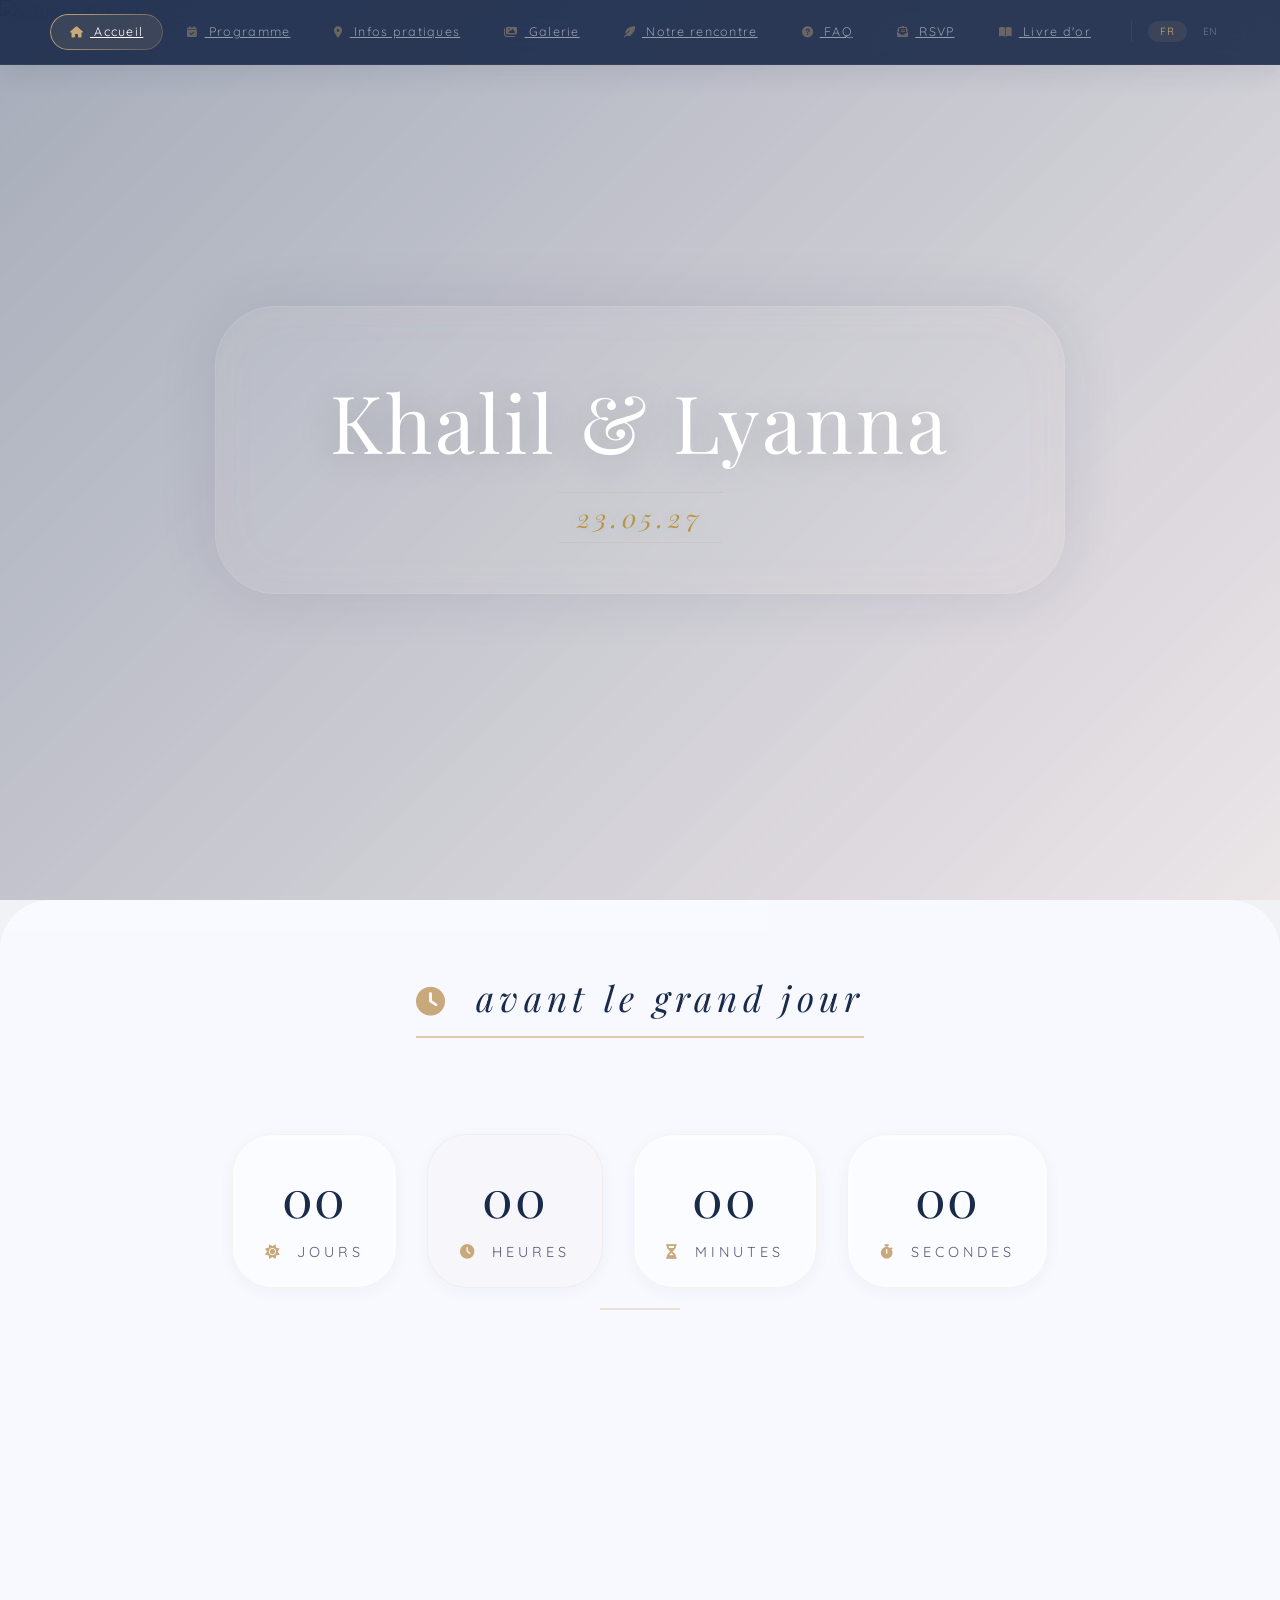
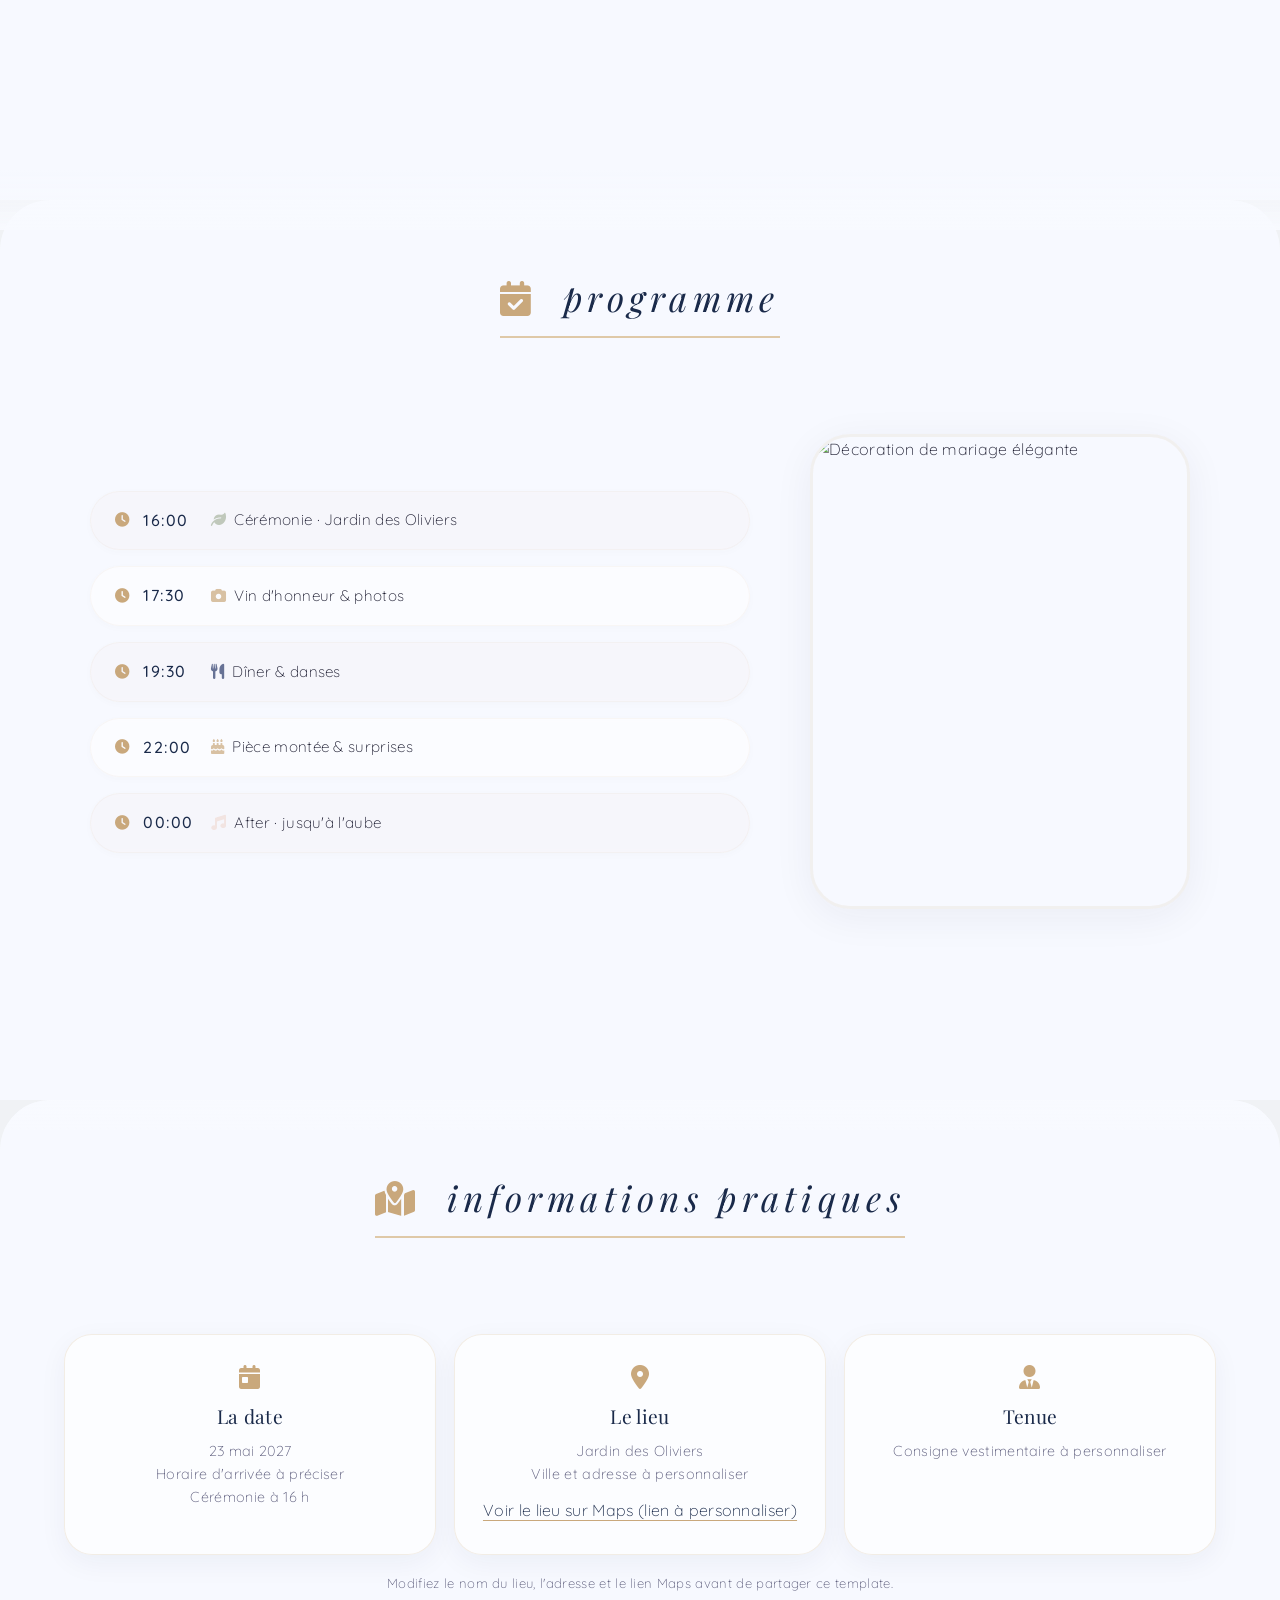
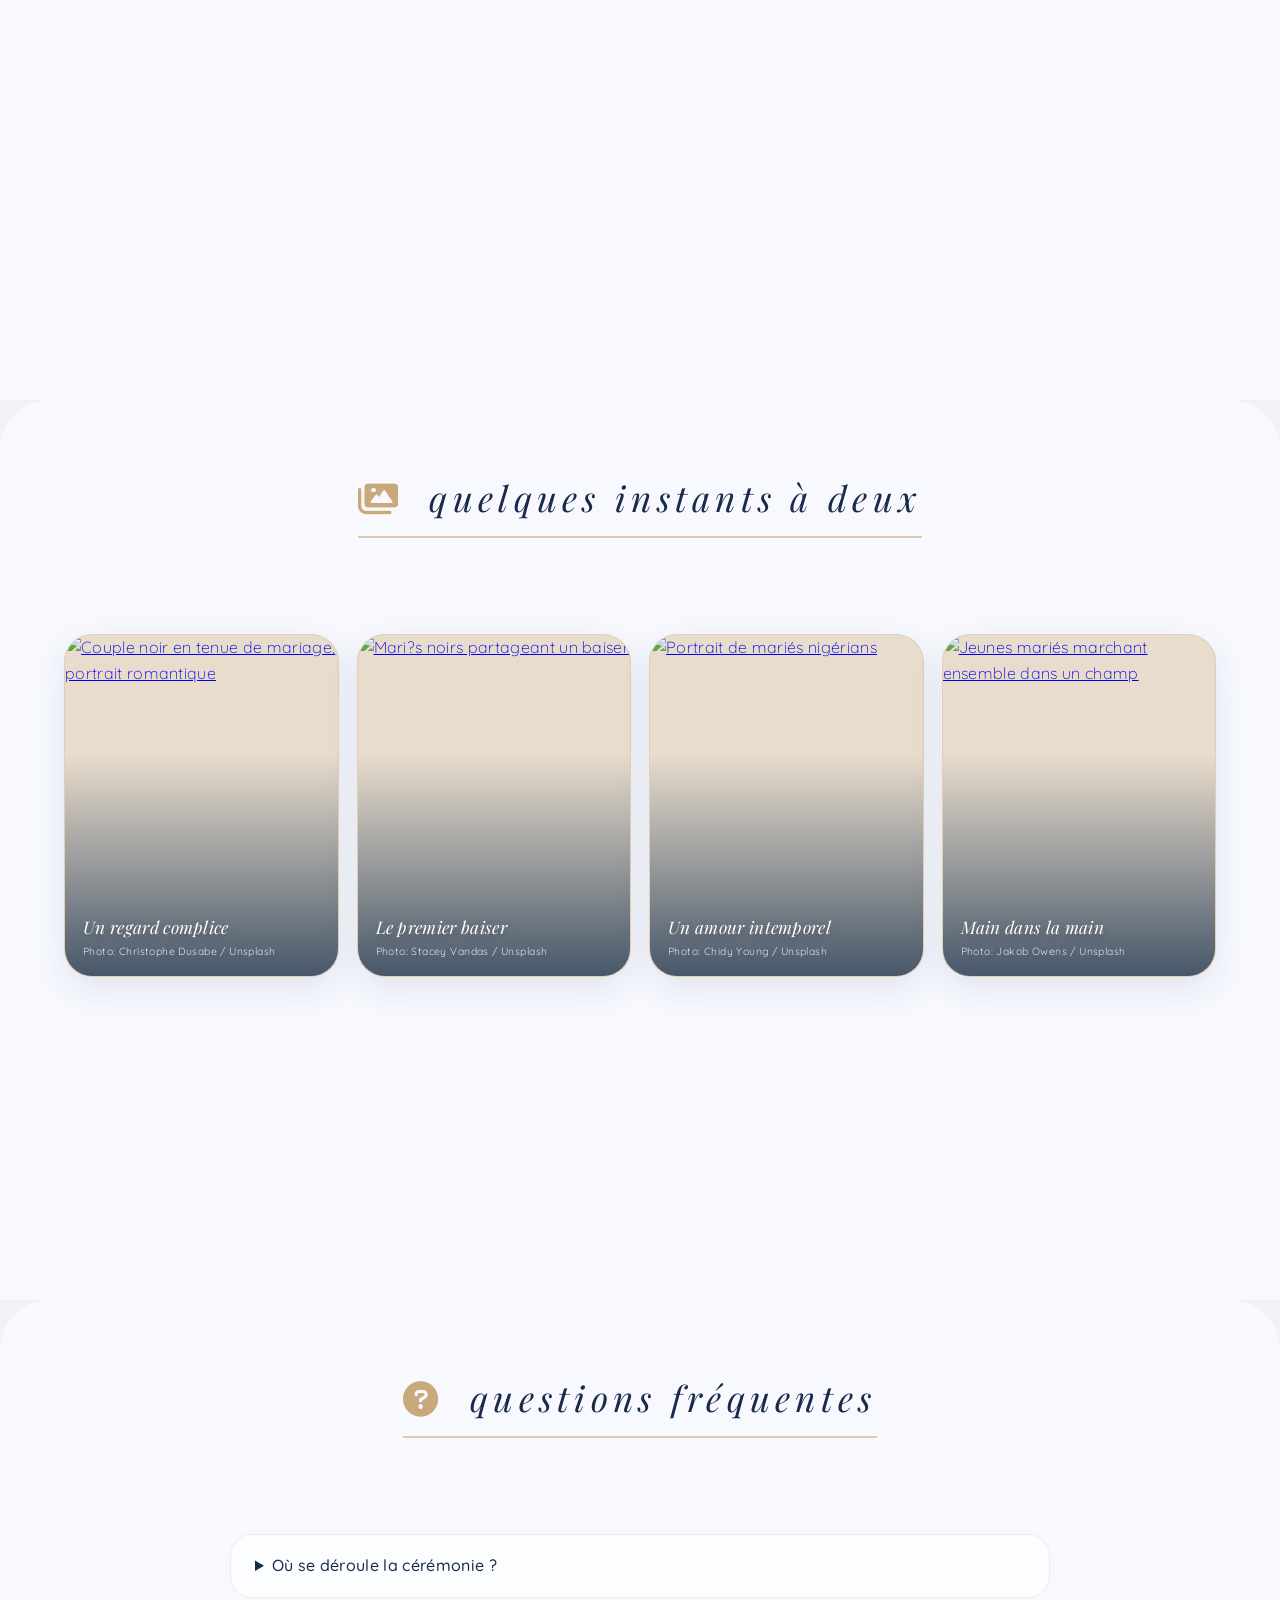
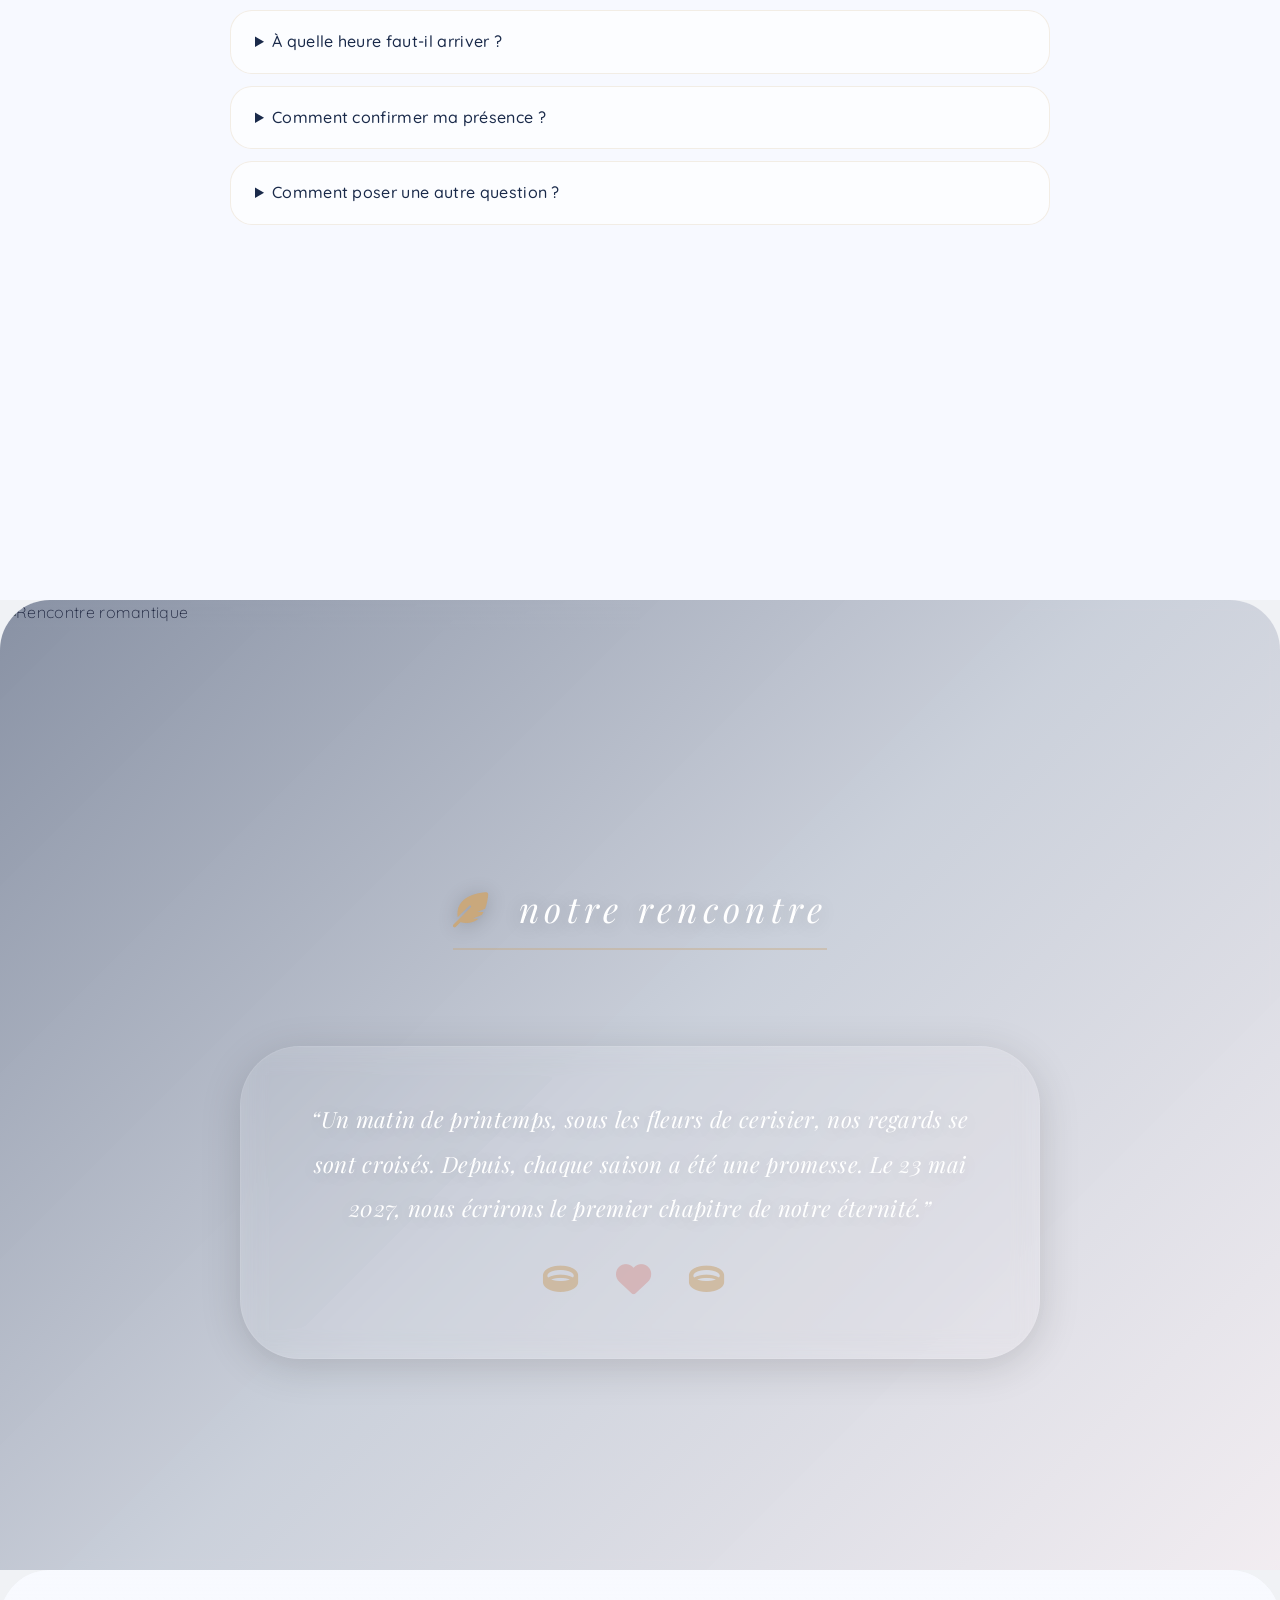
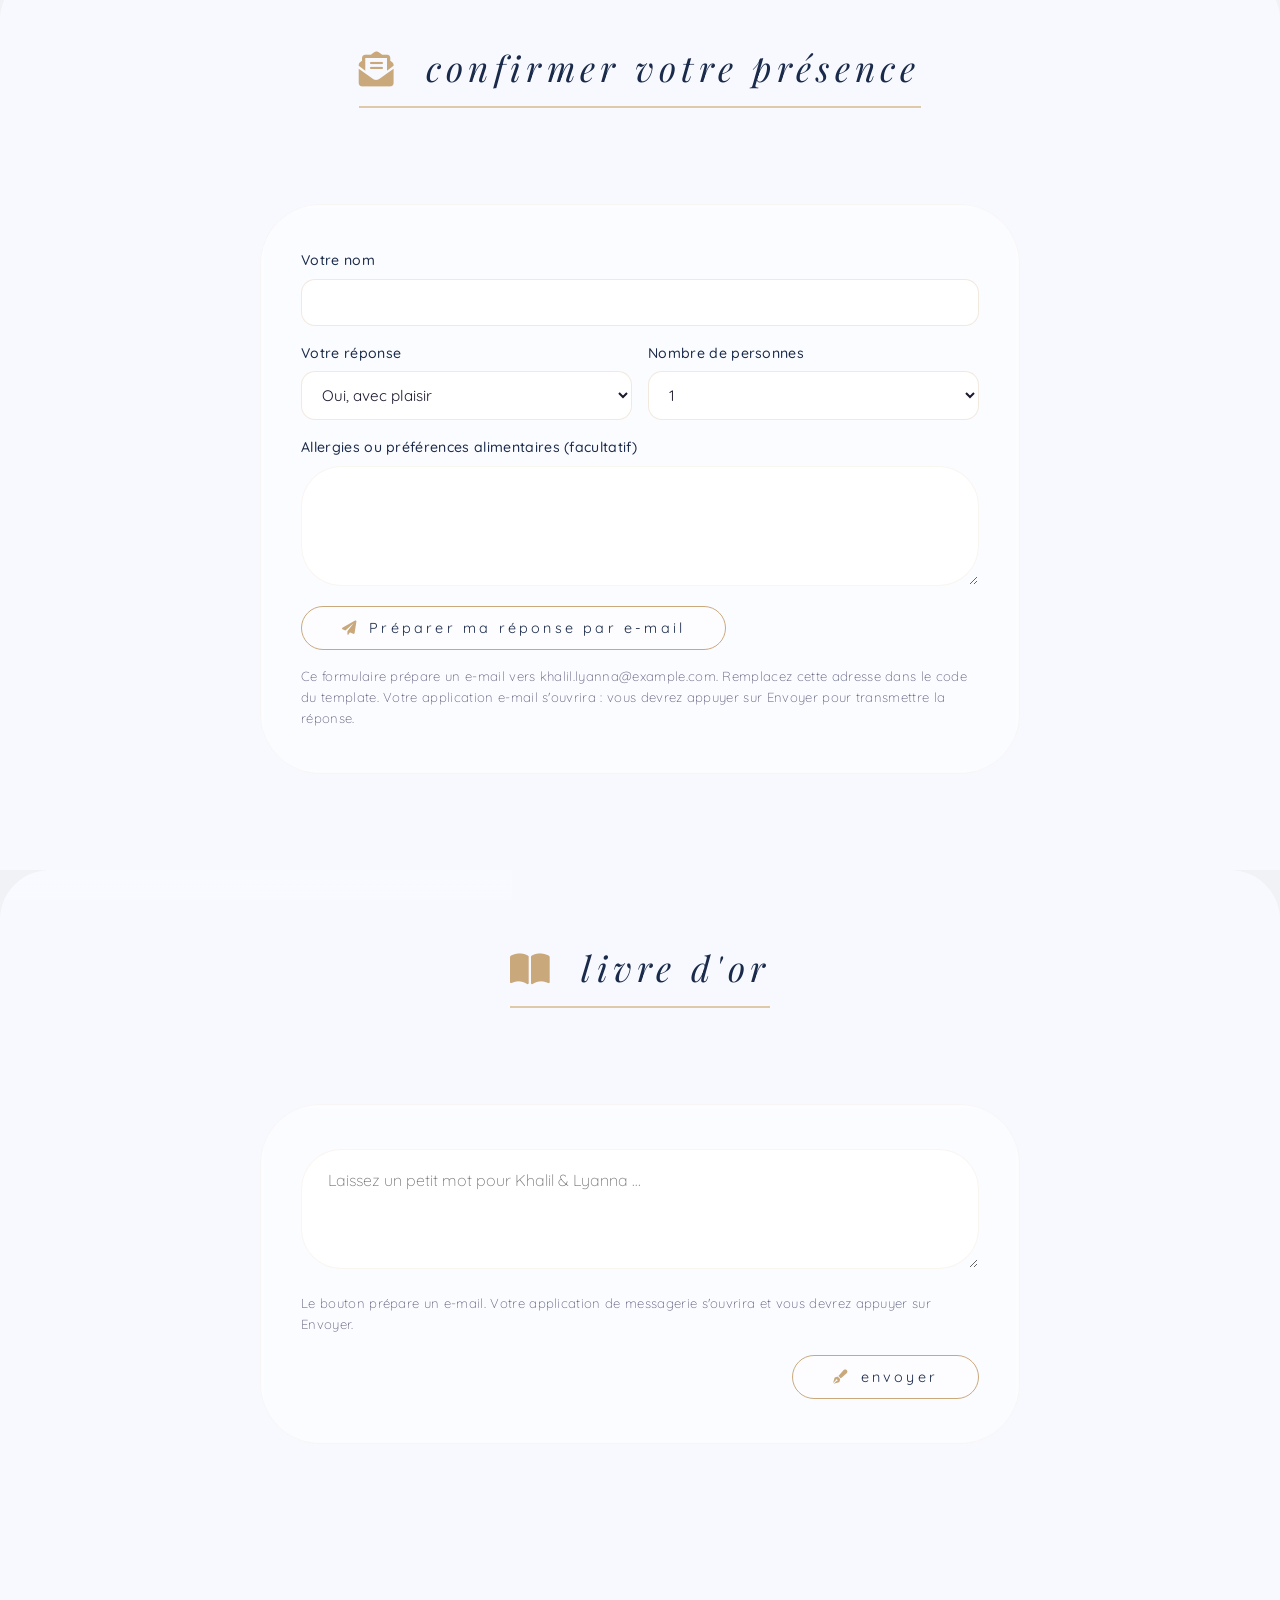
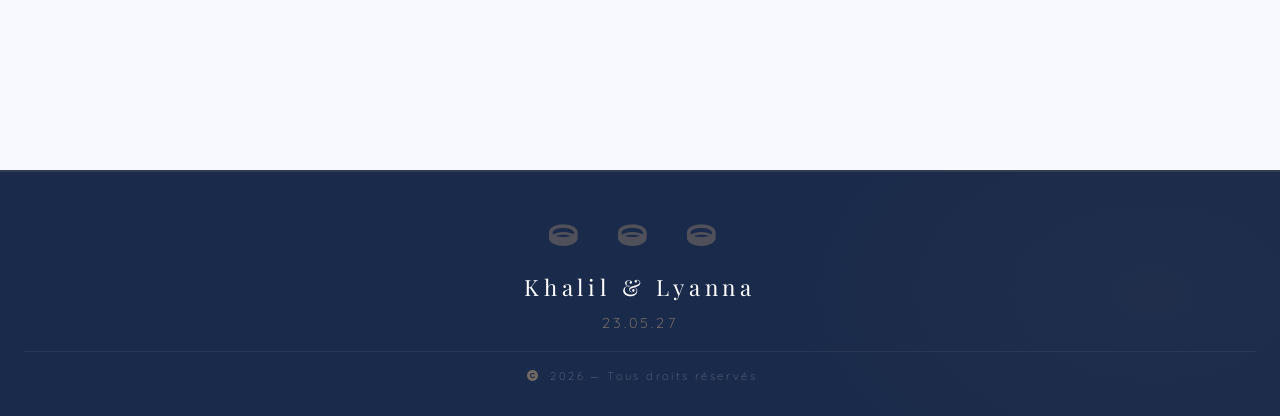
==== index.html @ 7802a23f "Add RSVP, practical info and FAQ sections" ====
<!DOCTYPE html>
<html lang="fr">
<head>
    <meta charset="UTF-8">
    <meta name="viewport" content="width=device-width, initial-scale=1.0, maximum-scale=1.5">
    <title>Khalil & Lyanna · 23.05.27</title>
    <!-- Google Font : Playfair Display + Quicksand -->
    <link rel="preconnect" href="https://fonts.googleapis.com">
    <link rel="preconnect" href="https://fonts.gstatic.com" crossorigin>
    <link href="https://fonts.googleapis.com/css2?family=Playfair+Display:ital,wght@0,400;0,600;1,400&family=Quicksand:wght@300;400;500&display=swap" rel="stylesheet">
    <!-- Font Awesome 6 -->
    <link rel="stylesheet" href="https://cdnjs.cloudflare.com/ajax/libs/font-awesome/6.0.0-beta3/css/all.min.css">
    <style>
        * {
            margin: 0;
            padding: 0;
            box-sizing: border-box;
        }

        html {
            scroll-behavior: smooth;
        }

        body {
            background-color: #f0f2f5;
            font-family: 'Quicksand', sans-serif;
            font-weight: 300;
            color: #1a1a2e;
            letter-spacing: 0.02em;
            line-height: 1.6;
            overflow-x: hidden;
        }

        :root {
            --ivory: #f5f0eb;
            --sage: #a8b5a0;
            --champagne: #e8dccc;
            --soft-blush: #f0dcd6;
            --gold: #c9a87c;
            --gold-light: #dfc9a8;
            --gold-shadow: rgba(184, 150, 110, 0.25);
            --dark-text: #1a1a2e;
            --light-text: #5a5a7a;
            --deep-gold: #b8943e;
            --luxury-blue: #1a2a4a;
            --luxury-blue-light: #2a3a6a;
            --luxury-blue-pale: #e8ecf5;
            --rose: #d4a0a0;
            --rose-light: #e8c8c8;
            --rose-glow: rgba(212, 160, 160, 0.2);
            --blue-reflect: rgba(26, 42, 74, 0.06);
            --gold-text: #c9a87c;
            --date-color: #b8943e;
            --marine-blue: #0f2847;
            --marine-blue-light: #1a3a5a;
            --marine-glow: rgba(15, 40, 71, 0.08);
        }

        .container {
            max-width: 1200px;
            margin: 0 auto;
            padding: 0 24px;
        }

        /* ----- NAVBAR ----- */
        .navbar {
            position: fixed;
            top: 0;
            left: 0;
            right: 0;
            z-index: 1000;
            padding: 14px 40px;
            background: rgba(26, 42, 74, 0.9);
            backdrop-filter: blur(16px);
            border-bottom: 1px solid rgba(201, 168, 124, 0.08);
            display: flex;
            justify-content: center;
            align-items: center;
            gap: 4px;
            flex-wrap: wrap;
            box-shadow: 0 4px 30px rgba(26, 42, 74, 0.12);
        }

        .nav-btn {
            background: transparent;
            border: none;
            padding: 8px 20px;
            border-radius: 30px;
            font-family: 'Quicksand', sans-serif;
            font-weight: 400;
            font-size: 0.78rem;
            color: rgba(255, 255, 255, 0.5);
            cursor: pointer;
            transition: all 0.35s ease;
            letter-spacing: 0.08rem;
            position: relative;
        }

        .nav-btn i {
            margin-right: 6px;
            font-size: 0.7rem;
            color: var(--gold);
            opacity: 0.4;
            transition: all 0.35s ease;
        }

        .nav-btn::before {
            content: '';
            position: absolute;
            inset: 0;
            border-radius: 30px;
            padding: 1px;
            background: linear-gradient(135deg, transparent, transparent);
            -webkit-mask: linear-gradient(#fff 0 0) content-box, linear-gradient(#fff 0 0);
            -webkit-mask-composite: xor;
            mask-composite: exclude;
            transition: all 0.5s ease;
            opacity: 0;
        }

        .nav-btn:hover {
            color: #fff;
            background: rgba(201, 168, 124, 0.08);
            transform: translateY(-1px);
        }

        .nav-btn:hover i {
            opacity: 1;
            color: var(--gold);
        }

        .nav-btn:hover::before {
            opacity: 1;
            background: linear-gradient(135deg, var(--gold), rgba(201, 168, 124, 0.3));
        }

        .nav-btn.active {
            color: #fff;
            background: rgba(201, 168, 124, 0.12);
        }

        .nav-btn.active i {
            opacity: 1;
            color: var(--gold);
        }

        .nav-btn.active::before {
            opacity: 1;
            background: linear-gradient(135deg, var(--gold), rgba(201, 168, 124, 0.2));
        }

        .lang-switch {
            display: flex;
            gap: 4px;
            align-items: center;
            margin-left: 16px;
            border-left: 1px solid rgba(255, 255, 255, 0.06);
            padding-left: 16px;
        }

        .lang-switch button {
            background: transparent;
            border: none;
            padding: 4px 12px;
            border-radius: 20px;
            font-family: 'Quicksand', sans-serif;
            font-weight: 400;
            font-size: 0.65rem;
            color: rgba(255, 255, 255, 0.3);
            cursor: pointer;
            transition: all 0.3s ease;
            letter-spacing: 0.05rem;
        }

        .lang-switch button:hover {
            color: #fff;
            background: rgba(201, 168, 124, 0.08);
        }

        .lang-switch button.active {
            color: var(--gold);
            background: rgba(201, 168, 124, 0.1);
        }

        section {
            padding: 100px 0 80px;
            position: relative;
            transition: all 0.2s ease;
        }

        h2 {
            font-family: 'Playfair Display', serif;
            font-weight: 400;
            font-size: 2.2rem;
            letter-spacing: 0.15em;
            color: var(--luxury-blue);
            margin-bottom: 2.5rem;
            text-align: center;
            border-bottom: 2px solid var(--gold-light);
            display: inline-block;
            padding-bottom: 10px;
            font-style: italic;
        }

        .section-title {
            text-align: center;
            margin-bottom: 3.5rem;
        }

        /* ----- HERO ----- */
        .hero {
            padding: 0;
            height: 100vh;
            min-height: 700px;
            display: flex;
            align-items: center;
            justify-content: center;
            position: relative;
            overflow: hidden;
            margin-top: 0;
        }

        .hero-image {
            position: absolute;
            inset: 0;
            z-index: 0;
            width: 100%;
            height: 100%;
            object-fit: cover;
            display: block;
        }

        .hero-overlay {
            position: absolute;
            inset: 0;
            background: linear-gradient(135deg, rgba(26, 42, 74, 0.35) 0%, rgba(212, 160, 160, 0.15) 100%);
            z-index: 1;
        }

        .hero-content {
            position: relative;
            z-index: 3;
            text-align: center;
            padding: 50px 60px;
            background: rgba(255, 255, 255, 0.06);
            backdrop-filter: blur(8px);
            border-radius: 60px;
            box-shadow: 0 0 60px rgba(26, 42, 74, 0.1), inset 0 0 60px rgba(212, 160, 160, 0.03);
            max-width: 850px;
            width: 90%;
            transition: box-shadow 0.4s ease;
            border: 1px solid rgba(255, 255, 255, 0.06);
        }

        .hero-content:hover {
            box-shadow: 0 0 80px rgba(201, 168, 124, 0.12), inset 0 0 80px rgba(201, 168, 124, 0.03);
        }

        .hero-content h1 {
            font-family: 'Playfair Display', serif;
            font-weight: 400;
            font-size: 5rem;
            letter-spacing: 0.2rem;
            color: #fff;
            text-shadow: 0 4px 40px rgba(0, 0, 0, 0.2);
            margin-bottom: 0.2rem;
        }

        .hero-content .sub {
            font-family: 'Playfair Display', serif;
            font-weight: 400;
            font-size: 1.6rem;
            letter-spacing: 0.3rem;
            color: var(--date-color);
            border-top: 1px solid rgba(201, 168, 124, 0.2);
            border-bottom: 1px solid rgba(201, 168, 124, 0.2);
            display: inline-block;
            padding: 4px 20px;
            margin-top: 4px;
            font-style: italic;
            text-shadow: 0 2px 20px rgba(0, 0, 0, 0.15);
        }

        /* ----- STICKY WRAPPER avec superposition des sections ----- */
        .sticky-wrapper {
            position: relative;
        }

        .sticky-wrapper .hero-sticky {
            position: sticky;
            top: 0;
            z-index: 1;
            height: 100vh;
        }

        /* Animation de superposition : chaque section se superpose à la précédente */
        .sticky-wrapper section:not(.hero) {
            position: sticky;
            top: 0;
            z-index: 2;
            background: rgba(248, 250, 255, 0.92);
            backdrop-filter: blur(6px);
            border-radius: 50px 50px 0 0;
            padding-top: 70px;
            margin-top: 0;
            min-height: 100vh;
            transform: translateY(0);
            transition: transform 0.1s ease;
            opacity: 1;
        }

        /* Effet de superposition : la section du bas glisse sur celle du haut */
        .sticky-wrapper section:not(.hero)::before {
            content: '';
            position: absolute;
            top: -30px;
            left: 0;
            right: 0;
            height: 60px;
            background: linear-gradient(to bottom, transparent, rgba(248, 250, 255, 0.92));
            pointer-events: none;
            z-index: 0;
        }

        .countdown-section,
        .agenda-section,
        .info-section,
        .faq-section,
        .rsvp-section,
        .gallery-section,
        .story-section,
        .guestbook-section {
            background: rgba(248, 250, 255, 0.92);
            backdrop-filter: blur(6px);
        }

        /* Ordre des z-index pour la superposition */
        .countdown-section { z-index: 2; }
        .agenda-section { z-index: 3; }
        .info-section { z-index: 4; }
        .gallery-section { z-index: 5; }
        .story-section { z-index: 6; }
        .faq-section { z-index: 7; }
        .rsvp-section { z-index: 8; }
        .guestbook-section { z-index: 9; }

        /* ----- SECTIONS AVEC BLEU MARIN ET REFLETS ----- */
        .countdown-section {
            background: linear-gradient(145deg, rgba(15, 40, 71, 0.04) 0%, rgba(248, 250, 255, 0.94) 100%);
            position: relative;
            overflow: hidden;
        }
        .countdown-section::before {
            content: '';
            position: absolute;
            top: -30%;
            right: -10%;
            width: 60%;
            height: 80%;
            background: radial-gradient(ellipse, rgba(15, 40, 71, 0.04) 0%, transparent 70%);
            pointer-events: none;
            z-index: 0;
        }
        .countdown-section .container {
            position: relative;
            z-index: 1;
        }

        .story-section {
            background: linear-gradient(145deg, rgba(15, 40, 71, 0.05) 0%, rgba(245, 240, 245, 0.92) 100%);
            position: relative;
            overflow: hidden;
            padding: 0;
            min-height: 100vh;
            display: flex;
            align-items: center;
            justify-content: center;
        }
        .story-section::before {
            content: '';
            position: absolute;
            bottom: -20%;
            left: -10%;
            width: 50%;
            height: 70%;
            background: radial-gradient(ellipse, rgba(15, 40, 71, 0.04) 0%, transparent 70%);
            pointer-events: none;
            z-index: 0;
        }
        .story-section .container {
            position: relative;
            z-index: 1;
            padding: 60px 24px;
            width: 100%;
        }

        .guestbook-section {
            background: linear-gradient(145deg, rgba(15, 40, 71, 0.03) 0%, rgba(240, 242, 245, 0.94) 100%);
            position: relative;
            overflow: hidden;
        }
        .guestbook-section::before {
            content: '';
            position: absolute;
            top: -20%;
            left: 20%;
            width: 40%;
            height: 60%;
            background: radial-gradient(ellipse, rgba(201, 168, 124, 0.05) 0%, transparent 70%);
            pointer-events: none;
            z-index: 0;
        }
        .guestbook-section .container {
            position: relative;
            z-index: 1;
        }

        /* ----- COUNTDOWN ----- */
        .countdown-grid {
            display: flex;
            justify-content: center;
            gap: 30px;
            flex-wrap: wrap;
        }

        .countdown-item {
            background: rgba(255, 255, 255, 0.6);
            backdrop-filter: blur(2px);
            padding: 22px 32px;
            min-width: 120px;
            border-radius: 40px;
            text-align: center;
            border: 1px solid rgba(201, 168, 124, 0.12);
            transition: all 0.25s ease;
            box-shadow: 0 4px 16px rgba(26, 42, 74, 0.04);
        }

        .countdown-item:hover {
            box-shadow: 0 0 40px rgba(201, 168, 124, 0.12);
            border-color: var(--gold);
            transform: translateY(-6px);
            background: rgba(255, 255, 255, 0.85);
        }

        .countdown-item span {
            display: block;
            font-family: 'Playfair Display', serif;
            font-size: 3.2rem;
            font-weight: 400;
            letter-spacing: 0.1rem;
            color: var(--luxury-blue);
        }

        .countdown-item small {
            font-size: 0.9rem;
            text-transform: uppercase;
            letter-spacing: 0.25rem;
            color: var(--light-text);
            font-weight: 400;
        }

        .countdown-item i {
            color: var(--gold);
            margin-right: 6px;
            font-size: 0.9rem;
        }

        /* ----- AGENDA ----- */
        .agenda-wrapper {
            display: flex;
            align-items: center;
            gap: 60px;
            max-width: 1100px;
            margin: 0 auto;
        }

        .agenda-content {
            flex: 1;
            display: flex;
            flex-direction: column;
            gap: 16px;
        }

        .agenda-item {
            display: flex;
            align-items: center;
            gap: 16px;
            padding: 16px 24px;
            background: rgba(255, 255, 255, 0.5);
            backdrop-filter: blur(2px);
            border-radius: 40px;
            border: 1px solid rgba(201, 168, 124, 0.08);
            transition: all 0.25s ease;
            box-shadow: 0 2px 8px rgba(26, 42, 74, 0.02);
        }

        .agenda-item:hover {
            box-shadow: 0 0 30px rgba(201, 168, 124, 0.08);
            border-color: var(--gold);
            background: rgba(255, 255, 255, 0.8);
            transform: translateX(4px);
        }

        .agenda-time {
            font-weight: 500;
            color: var(--luxury-blue);
            letter-spacing: 0.1rem;
            font-size: 1rem;
            display: flex;
            align-items: center;
            gap: 10px;
            min-width: 80px;
        }

        .agenda-time i {
            color: var(--gold);
            font-size: 0.9rem;
            width: 18px;
        }

        .agenda-desc {
            font-weight: 300;
            color: var(--dark-text);
            font-size: 0.95rem;
        }

        .agenda-desc i {
            margin-right: 8px;
            opacity: 0.7;
        }

        .agenda-image {
            flex: 0 0 380px;
            border-radius: 40px;
            overflow: hidden;
            border: 3px solid rgba(201, 168, 124, 0.12);
            box-shadow: 0 8px 40px rgba(26, 42, 74, 0.06);
            transition: all 0.4s ease;
            aspect-ratio: 4/5;
        }

        .agenda-image:hover {
            box-shadow: 0 0 60px rgba(201, 168, 124, 0.08);
            border-color: var(--gold);
            transform: scale(1.005);
        }

        .agenda-image img {
            width: 100%;
            height: 100%;
            object-fit: cover;
            display: block;
            transition: transform 0.6s ease;
        }

        .agenda-image:hover img {
            transform: scale(1.03);
        }

        /* ----- INFOS, FAQ ET RSVP ----- */
        .info-section, .faq-section, .rsvp-section { position: relative; overflow: hidden; }
        .info-section { background: linear-gradient(145deg, rgba(15, 40, 71, 0.04), rgba(248, 250, 255, 0.96)); }
        .faq-section { background: linear-gradient(145deg, rgba(212, 160, 160, 0.08), rgba(248, 250, 255, 0.96)); }
        .rsvp-section { background: linear-gradient(145deg, rgba(201, 168, 124, 0.1), rgba(248, 250, 255, 0.96)); }
        .info-section .container, .faq-section .container, .rsvp-section .container { position: relative; z-index: 1; }
        .info-grid { display: grid; grid-template-columns: repeat(3, minmax(0, 1fr)); gap: 18px; }
        .info-card { padding: 30px 24px; text-align: center; border-radius: 28px; background: rgba(255,255,255,.68); border: 1px solid rgba(201,168,124,.2); box-shadow: 0 8px 28px rgba(26,42,74,.05); }
        .info-card > i { color: var(--gold); font-size: 1.5rem; margin-bottom: 12px; }
        .info-card h3 { color: var(--luxury-blue); font-family: 'Playfair Display', serif; font-size: 1.2rem; font-weight: 400; margin-bottom: 8px; }
        .info-card p { color: var(--light-text); font-size: .9rem; }
        .info-card a { display: inline-block; margin-top: 12px; color: var(--luxury-blue); text-decoration-color: var(--gold); text-underline-offset: 4px; }
        .template-note { max-width: 760px; margin: 18px auto 0; color: var(--light-text); font-size: .82rem; text-align: center; }
        .faq-list { max-width: 820px; margin: 0 auto; display: grid; gap: 12px; }
        .faq-list details { padding: 18px 24px; border: 1px solid rgba(201,168,124,.2); border-radius: 22px; background: rgba(255,255,255,.68); color: var(--light-text); }
        .faq-list summary { color: var(--luxury-blue); cursor: pointer; font-weight: 500; }
        .faq-list details p { margin-top: 10px; font-size: .92rem; }
        .rsvp-form { max-width: 760px; margin: 0 auto; }
        .rsvp-fields { display: grid; grid-template-columns: repeat(2, minmax(0,1fr)); gap: 16px; }
        .form-field { display: flex; flex-direction: column; gap: 7px; color: var(--luxury-blue); font-size: .88rem; font-weight: 500; }
        .form-field-full { grid-column: 1 / -1; }
        .form-field input, .form-field select, .form-field textarea { width: 100%; padding: 13px 16px; border: 1px solid rgba(201,168,124,.25); border-radius: 14px; background: rgba(255,255,255,.88); color: var(--dark-text); font: 400 .95rem 'Quicksand', sans-serif; }
        .form-field textarea { min-height: 90px; resize: vertical; }
        .form-field input:focus, .form-field select:focus, .form-field textarea:focus { outline: 2px solid var(--gold-light); outline-offset: 2px; }
        .rsvp-submit { margin-top: 20px; }
        .form-note { margin-top: 16px; color: var(--light-text); font-size: .82rem; line-height: 1.6; }
        .form-status { margin-top: 14px; color: var(--luxury-blue); font-size: .9rem; }
        @media (max-width: 700px) { .info-grid { grid-template-columns: 1fr; } }
        @media (max-width: 540px) { .rsvp-fields { grid-template-columns: 1fr; } .form-field-full { grid-column: auto; } }

        /* ----- GALERIE ----- */
        .gallery-section {
            position: relative;
            overflow: hidden;
            background: linear-gradient(145deg, rgba(201, 168, 124, 0.08), rgba(248, 250, 255, 0.96) 55%, rgba(212, 160, 160, 0.08));
        }
        .gallery-section .container { position: relative; z-index: 1; }
        .gallery-grid { display: grid; grid-template-columns: repeat(4, minmax(0, 1fr)); gap: 18px; }
        .gallery-card {
            position: relative; min-width: 0; aspect-ratio: 4 / 5; overflow: hidden;
            border: 1px solid rgba(201, 168, 124, 0.28); border-radius: 28px;
            background: var(--champagne); box-shadow: 0 12px 34px rgba(26, 42, 74, 0.1);
        }
        .gallery-photo-link, .gallery-card img { display: block; width: 100%; height: 100%; }
        .gallery-card img { object-fit: cover; transition: transform 0.65s ease; }
        .gallery-card::after {
            content: ''; position: absolute; inset: 35% 0 0;
            background: linear-gradient(transparent, rgba(15, 40, 71, 0.74)); pointer-events: none;
        }
        .gallery-card figcaption {
            position: absolute; z-index: 1; right: 18px; bottom: 18px; left: 18px; color: #fff;
            font-family: 'Playfair Display', serif; font-size: 1.08rem; font-style: italic;
            text-shadow: 0 2px 10px rgba(0, 0, 0, 0.25);
        }
        .gallery-credit { display: block; margin-top: 4px; font: 400 0.65rem/1.3 'Quicksand', sans-serif; letter-spacing: 0.04em; opacity: 0.82; }
        .gallery-card:hover img, .gallery-photo-link:focus-visible img { transform: scale(1.06); }
        .gallery-photo-link:focus-visible { outline: 3px solid var(--gold); outline-offset: -5px; }
        @media (max-width: 900px) { .gallery-grid { grid-template-columns: repeat(2, minmax(0, 1fr)); } }
        @media (max-width: 480px) {
            .gallery-grid { gap: 12px; }
            .gallery-card { border-radius: 20px; }
            .gallery-card figcaption { right: 12px; bottom: 12px; left: 12px; font-size: 0.9rem; }
        }

        /* ----- STORY - photo en fond, texte par-dessus ----- */
        .story-section {
            background: none;
            position: relative;
        }

        .story-bg {
            position: absolute;
            inset: 0;
            z-index: 0;
            width: 100%;
            height: 100%;
            object-fit: cover;
            display: block;
        }

        .story-overlay {
            position: absolute;
            inset: 0;
            z-index: 1;
            background: linear-gradient(135deg, rgba(26, 42, 74, 0.5) 0%, rgba(26, 42, 74, 0.2) 50%, rgba(212, 160, 160, 0.15) 100%);
        }

        .story-section .container {
            position: relative;
            z-index: 2;
            display: flex;
            flex-direction: column;
            align-items: center;
            justify-content: center;
            min-height: 100vh;
            padding: 80px 24px;
        }

        .story-section .section-title h2 {
            color: #fff;
            border-bottom-color: rgba(201, 168, 124, 0.4);
            text-shadow: 0 2px 20px rgba(0, 0, 0, 0.2);
        }

        .story-section .section-title h2 i {
            color: var(--gold) !important;
        }

        .story-card-overlay {
            max-width: 800px;
            margin: 0 auto;
            background: rgba(255, 255, 255, 0.12);
            backdrop-filter: blur(12px);
            padding: 50px 60px;
            border-radius: 60px;
            border: 1px solid rgba(255, 255, 255, 0.08);
            box-shadow: 0 8px 40px rgba(0, 0, 0, 0.15);
            text-align: center;
            transition: all 0.4s ease;
        }

        .story-card-overlay:hover {
            background: rgba(255, 255, 255, 0.18);
            box-shadow: 0 0 60px rgba(201, 168, 124, 0.08);
            border-color: rgba(201, 168, 124, 0.2);
        }

        .story-card-overlay p {
            font-family: 'Playfair Display', serif;
            font-size: 1.4rem;
            font-weight: 400;
            line-height: 2;
            color: #fff;
            font-style: italic;
            text-shadow: 0 2px 20px rgba(0, 0, 0, 0.15);
        }

        .story-card-overlay .ring-icon-big {
            text-align: center;
            font-size: 2.2rem;
            color: var(--gold);
            margin-top: 20px;
            opacity: 0.6;
            letter-spacing: 14px;
        }

        /* ----- GUESTBOOK ----- */
        .guestbook-container {
            max-width: 760px;
            margin: 0 auto;
            background: rgba(255, 255, 255, 0.6);
            backdrop-filter: blur(2px);
            padding: 44px 40px;
            border-radius: 60px;
            border: 1px solid rgba(201, 168, 124, 0.08);
            transition: all 0.3s ease;
        }

        .guestbook-container:hover {
            box-shadow: 0 0 60px rgba(201, 168, 124, 0.08);
            border-color: var(--gold);
        }

        .guestbook-container textarea {
            width: 100%;
            border: 1px solid rgba(201, 168, 124, 0.12);
            border-radius: 40px;
            padding: 20px 26px;
            font-family: 'Quicksand', sans-serif;
            font-weight: 300;
            font-size: 1rem;
            resize: vertical;
            background: rgba(255, 255, 255, 0.8);
            color: var(--dark-text);
            transition: border 0.2s, box-shadow 0.2s;
            min-height: 120px;
        }

        .guestbook-container textarea:focus {
            outline: none;
            border-color: var(--gold);
            box-shadow: 0 0 30px rgba(201, 168, 124, 0.06);
        }

        .guestbook-container .btn {
            background: transparent;
            border: 1px solid var(--gold);
            padding: 12px 40px;
            border-radius: 60px;
            font-family: 'Quicksand', sans-serif;
            font-weight: 400;
            letter-spacing: 0.2rem;
            color: var(--luxury-blue);
            margin-top: 20px;
            cursor: pointer;
            transition: all 0.25s ease;
            font-size: 0.9rem;
            background: rgba(255, 255, 255, 0.3);
            display: inline-flex;
            align-items: center;
            gap: 10px;
        }

        .guestbook-container .btn i {
            color: var(--gold);
        }

        .guestbook-container .btn:hover {
            background: var(--gold);
            color: #fff;
            box-shadow: 0 0 50px rgba(201, 168, 124, 0.12);
            border-color: var(--gold);
        }
        .guestbook-container .btn:hover i {
            color: #fff;
        }

        .message-confirm {
            display: none;
            text-align: center;
            margin-top: 20px;
            padding: 12px;
            background: rgba(201, 168, 124, 0.06);
            border-radius: 60px;
            color: var(--luxury-blue);
            font-weight: 400;
        }
        .message-confirm.show {
            display: block;
        }

        .gold-divider {
            width: 80px;
            height: 2px;
            background: var(--gold);
            margin: 20px auto;
            opacity: 0.3;
        }

        /* ----- FOOTER avec copyright ----- */
        .footer {
            background: var(--luxury-blue);
            padding: 40px 24px 30px;
            text-align: center;
            border-top: 2px solid rgba(201, 168, 124, 0.15);
            position: relative;
            overflow: hidden;
            z-index: 10;
        }

        .footer::before {
            content: '';
            position: absolute;
            top: -50%;
            right: -20%;
            width: 60%;
            height: 200%;
            background: radial-gradient(ellipse, rgba(201, 168, 124, 0.03) 0%, transparent 70%);
            pointer-events: none;
        }

        .footer-content {
            position: relative;
            z-index: 1;
        }

        .footer .footer-ring {
            font-size: 1.8rem;
            color: var(--gold);
            opacity: 0.3;
            letter-spacing: 16px;
            margin-bottom: 12px;
        }

        .footer .footer-names {
            font-family: 'Playfair Display', serif;
            font-size: 1.4rem;
            font-weight: 400;
            color: #fff;
            letter-spacing: 0.3rem;
            margin-bottom: 6px;
        }

        .footer .footer-date {
            color: var(--gold);
            font-size: 0.9rem;
            letter-spacing: 0.2rem;
            margin-bottom: 16px;
            opacity: 0.7;
        }

        .footer .footer-copy {
            color: rgba(255, 255, 255, 0.3);
            font-size: 0.7rem;
            letter-spacing: 0.15rem;
            border-top: 1px solid rgba(255, 255, 255, 0.05);
            padding-top: 16px;
            margin-top: 8px;
        }

        .footer .footer-copy i {
            color: var(--gold);
            margin: 0 4px;
            opacity: 0.5;
        }

        /* Responsive */
        @media (max-width: 968px) {
            .agenda-wrapper {
                flex-direction: column;
                gap: 30px;
            }
            .agenda-image {
                flex: 0 0 auto;
                width: 100%;
                max-width: 500px;
                aspect-ratio: 4/3;
            }
            .agenda-content {
                width: 100%;
            }
        }

        @media (max-width: 768px) {
            .navbar {
                padding: 10px 16px;
                gap: 2px;
            }
            .nav-btn {
                padding: 6px 14px;
                font-size: 0.65rem;
            }
            .nav-btn i {
                margin-right: 4px;
                font-size: 0.6rem;
            }
            .lang-switch {
                margin-left: 8px;
                padding-left: 8px;
            }
            .lang-switch button {
                padding: 3px 8px;
                font-size: 0.55rem;
            }
            .hero-content h1 {
                font-size: 3.2rem;
            }
            .hero-content .sub {
                font-size: 1.2rem;
            }
            .hero-content {
                padding: 30px 20px;
            }
            .countdown-item {
                min-width: 80px;
                padding: 16px 16px;
            }
            .countdown-item span {
                font-size: 2.4rem;
            }
            .story-card-overlay {
                padding: 30px 24px;
            }
            .story-card-overlay p {
                font-size: 1.1rem;
            }
            .guestbook-container {
                padding: 28px 18px;
            }
            section {
                padding: 80px 0 60px;
            }
            .sticky-wrapper section:not(.hero) {
                padding-top: 50px;
                border-radius: 30px 30px 0 0;
            }
            .agenda-item {
                padding: 14px 18px;
                flex-wrap: wrap;
            }
            .agenda-time {
                min-width: 70px;
                font-size: 0.9rem;
            }
            .agenda-desc {
                font-size: 0.85rem;
            }
            .agenda-image {
                max-width: 100%;
                aspect-ratio: 4/3;
            }
            .footer .footer-names {
                font-size: 1.1rem;
            }
            .story-section .container {
                min-height: 70vh;
                padding: 60px 16px;
            }
        }

        @media (max-width: 480px) {
            .hero-content h1 {
                font-size: 2.4rem;
            }
            .hero-content .sub {
                font-size: 1rem;
                letter-spacing: 0.2rem;
            }
            .countdown-item {
                min-width: 65px;
                padding: 12px 10px;
            }
            .countdown-item span {
                font-size: 1.8rem;
            }
            .countdown-item small {
                font-size: 0.65rem;
                letter-spacing: 0.1rem;
            }
            .countdown-grid {
                gap: 12px;
            }
            .nav-btn {
                padding: 4px 8px;
                font-size: 0.55rem;
            }
            .navbar {
                gap: 2px;
                padding: 8px 6px;
            }
            .agenda-item {
                padding: 12px 14px;
                border-radius: 30px;
            }
            .agenda-time {
                font-size: 0.8rem;
                min-width: 60px;
            }
            .agenda-desc {
                font-size: 0.8rem;
            }
            .agenda-image {
                aspect-ratio: 4/3;
            }
            .story-card-overlay {
                padding: 24px 16px;
            }
            .story-card-overlay p {
                font-size: 1rem;
            }
            .footer .footer-names {
                font-size: 0.95rem;
            }
            .footer .footer-copy {
                font-size: 0.6rem;
            }
            .story-section .container {
                min-height: 60vh;
                padding: 40px 12px;
            }
        }

        .agenda-item:nth-child(odd) {
            background: rgba(201, 168, 124, 0.03);
        }
        .countdown-item:nth-child(2) {
            background: rgba(201, 168, 124, 0.03);
        }
        .guestbook-container {
            background: rgba(255, 255, 255, 0.6);
        }
        .hero-content {
            background: rgba(255, 255, 255, 0.04);
        }
    </style>
</head>
<body>

    <!-- NAVBAR -->
    <nav class="navbar" id="navbar">
        <a href="#hero" class="nav-btn active"><i class="fas fa-home"></i> Accueil</a>
        <a href="#agenda" class="nav-btn"><i class="fas fa-calendar-check"></i> Programme</a>
        <a href="#infos" class="nav-btn"><i class="fas fa-map-marker-alt"></i> Infos pratiques</a>
        <a href="#gallery" class="nav-btn"><i class="fas fa-images"></i> Galerie</a>
        <a href="#story" class="nav-btn"><i class="fas fa-feather-alt"></i> Notre rencontre</a>
        <a href="#faq" class="nav-btn"><i class="fas fa-question-circle"></i> FAQ</a>
        <a href="#rsvp" class="nav-btn"><i class="fas fa-envelope-open-text"></i> RSVP</a>
        <a href="#guestbook" class="nav-btn"><i class="fas fa-book-open"></i> Livre d'or</a>
        <div class="lang-switch">
            <button class="active" data-lang="fr" id="langFr">FR</button>
            <button data-lang="en" id="langEn">EN</button>
        </div>
    </nav>

    <div class="sticky-wrapper">
        <!-- HERO STICKY -->
        <div class="hero-sticky" id="hero">
            <div class="hero">
                <img class="hero-image" src="https://images.pexels.com/photos/12670285/pexels-photo-12670285.jpeg?auto=compress&cs=tinysrgb&w=1260&h=750&dpr=2" alt="Mariage élégant">
                <div class="hero-overlay"></div>
                <div class="hero-content">
                    <h1>Khalil & Lyanna</h1>
                    <div class="sub">23.05.27</div>
                </div>
            </div>
        </div>

        <!-- COUNTDOWN -->
        <section class="countdown-section" id="countdown">
            <div class="container">
                <div class="section-title">
                    <h2 data-i18n="countdown-title"><i class="fas fa-clock" style="color: var(--gold); margin-right: 12px; font-size: 1.8rem;"></i> avant le grand jour</h2>
                </div>
                <div class="countdown-grid" id="countdownGrid">
                    <div class="countdown-item"><span id="days">00</span><small data-i18n="days"><i class="fas fa-sun"></i> jours</small></div>
                    <div class="countdown-item"><span id="hours">00</span><small data-i18n="hours"><i class="fas fa-clock"></i> heures</small></div>
                    <div class="countdown-item"><span id="minutes">00</span><small data-i18n="minutes"><i class="fas fa-hourglass-half"></i> minutes</small></div>
                    <div class="countdown-item"><span id="seconds">00</span><small data-i18n="seconds"><i class="fas fa-stopwatch"></i> secondes</small></div>
                </div>
                <div class="gold-divider"></div>
            </div>
        </section>

        <!-- AGENDA -->
        <section class="agenda-section" id="agenda">
            <div class="container">
                <div class="section-title">
                    <h2 data-i18n="agenda-title"><i class="fas fa-calendar-check" style="color: var(--gold); margin-right: 12px;"></i> programme</h2>
                </div>
                <div class="agenda-wrapper">
                    <div class="agenda-content">
                        <div class="agenda-item"><span class="agenda-time"><i class="fas fa-clock"></i> 16:00</span><span class="agenda-desc" data-i18n="agenda1"><i class="fas fa-leaf" style="color: var(--sage);"></i>Cérémonie · Jardin des Oliviers</span></div>
                        <div class="agenda-item"><span class="agenda-time"><i class="fas fa-clock"></i> 17:30</span><span class="agenda-desc" data-i18n="agenda2"><i class="fas fa-camera" style="color: var(--gold);"></i>Vin d'honneur & photos</span></div>
                        <div class="agenda-item"><span class="agenda-time"><i class="fas fa-clock"></i> 19:30</span><span class="agenda-desc" data-i18n="agenda3"><i class="fas fa-utensils" style="color: var(--luxury-blue-light);"></i>Dîner & danses</span></div>
                        <div class="agenda-item"><span class="agenda-time"><i class="fas fa-clock"></i> 22:00</span><span class="agenda-desc" data-i18n="agenda4"><i class="fas fa-cake" style="color: var(--gold);"></i>Pièce montée & surprises</span></div>
                        <div class="agenda-item"><span class="agenda-time"><i class="fas fa-clock"></i> 00:00</span><span class="agenda-desc" data-i18n="agenda5"><i class="fas fa-music" style="color: var(--soft-blush);"></i>After · jusqu'à l'aube</span></div>
                    </div>
                    <div class="agenda-image">
                        <img src="https://images.pexels.com/photos/7436115/pexels-photo-7436115.jpeg?auto=compress&cs=tinysrgb&w=1260&h=750&dpr=2" alt="Décoration de mariage élégante">
                    </div>
                </div>
            </div>
        </section>

        <!-- INFOS PRATIQUES: remplacer le lieu, la ville et le lien Maps avant publication. -->
        <section class="info-section" id="infos">
            <div class="container">
                <div class="section-title"><h2 data-i18n="info-title"><i class="fas fa-map-marked-alt" style="color: var(--gold); margin-right: 12px;"></i> informations pratiques</h2></div>
                <div class="info-grid">
                    <article class="info-card"><i class="fas fa-calendar-day" aria-hidden="true"></i><h3 data-i18n="info-date-title">La date</h3><p>23 mai 2027<br><span data-i18n="info-arrival-placeholder">Horaire d'arriv&eacute;e &agrave; pr&eacute;ciser</span><br>C&eacute;r&eacute;monie &agrave; 16 h</p></article>
                    <article class="info-card"><i class="fas fa-map-marker-alt" aria-hidden="true"></i><h3 data-i18n="info-place-title">Le lieu</h3><p>Jardin des Oliviers<br><span data-i18n="info-address-placeholder">Ville et adresse &agrave; personnaliser</span></p><a href="https://www.google.com/maps/search/?api=1&amp;query=Jardin+des+Oliviers" target="_blank" rel="noopener noreferrer" data-i18n="info-map-link">Voir le lieu sur Maps (lien &agrave; personnaliser)</a></article>
                    <article class="info-card"><i class="fas fa-user-tie" aria-hidden="true"></i><h3 data-i18n="info-dress-title">Tenue</h3><p data-i18n="info-dress-text">Consigne vestimentaire &agrave; personnaliser</p></article>
                </div>
                <p class="template-note" data-i18n="info-template-note">Modifiez le nom du lieu, l'adresse et le lien Maps avant de partager ce template.</p>
            </div>
        </section>

        <!-- GALERIE -->
        <section class="gallery-section" id="gallery">
            <div class="container">
                <div class="section-title">
                    <h2 data-i18n="gallery-title"><i class="fas fa-images" style="color: var(--gold); margin-right: 12px;"></i> quelques instants à deux</h2>
                </div>
                <div class="gallery-grid">
                    <figure class="gallery-card">
                        <a class="gallery-photo-link" href="https://unsplash.com/photos/a-man-and-woman-posing-for-a-picture-jcPvftDvmGs" target="_blank" rel="noopener noreferrer" aria-label="Ouvrir la photo du couple">
                            <img src="https://images.unsplash.com/photo-1664645573886-7eb81dbcf7e5?auto=format&fit=crop&w=900&q=80" alt="Couple noir en tenue de mariage, portrait romantique" loading="lazy" decoding="async">
                        </a>
                        <figcaption><span data-i18n="gallery-caption-1">Un regard complice</span><small class="gallery-credit">Photo: Christophe Dusabe / Unsplash</small></figcaption>
                    </figure>
                    <figure class="gallery-card">
                        <a class="gallery-photo-link" href="https://unsplash.com/photos/a-bride-and-groom-kissing-in-front-of-a-white-wall-jbvd1Vi6jwU" target="_blank" rel="noopener noreferrer" aria-label="Ouvrir la photo du baiser des mariés">
                            <img src="https://images.unsplash.com/photo-1719499683843-721331f2495f?auto=format&fit=crop&w=900&q=80" alt="Mari?s noirs partageant un baiser" loading="lazy" decoding="async">
                        </a>
                        <figcaption><span data-i18n="gallery-caption-2">Le premier baiser</span><small class="gallery-credit">Photo: Stacey Vandas / Unsplash</small></figcaption>
                    </figure>
                    <figure class="gallery-card">
                        <a class="gallery-photo-link" href="https://unsplash.com/photos/a-black-and-white-photo-of-a-bride-and-groom-7Oq5mU8s7Rk" target="_blank" rel="noopener noreferrer" aria-label="Ouvrir le portrait des mariés">
                            <img src="https://images.unsplash.com/photo-1739526169460-198129c6105b?auto=format&fit=crop&w=900&q=80" alt="Portrait de mariés nigérians" loading="lazy" decoding="async">
                        </a>
                        <figcaption><span data-i18n="gallery-caption-3">Un amour intemporel</span><small class="gallery-credit">Photo: Chidy Young / Unsplash</small></figcaption>
                    </figure>
                    <figure class="gallery-card">
                        <a class="gallery-photo-link" href="https://unsplash.com/photos/a-newly-married-couple-walking-through-a-field-SiniLJkXhMc" target="_blank" rel="noopener noreferrer" aria-label="Ouvrir la photo des mariés dans un champ">
                            <img src="https://images.unsplash.com/photo-1606216794074-735e91aa2c92?auto=format&fit=crop&w=900&q=80" alt="Jeunes mariés marchant ensemble dans un champ" loading="lazy" decoding="async">
                        </a>
                        <figcaption><span data-i18n="gallery-caption-4">Main dans la main</span><small class="gallery-credit">Photo: Jakob Owens / Unsplash</small></figcaption>
                    </figure>
                </div>
            </div>
        </section>

        <!-- FAQ -->
        <section class="faq-section" id="faq">
            <div class="container">
                <div class="section-title"><h2 data-i18n="faq-title"><i class="fas fa-question-circle" style="color: var(--gold); margin-right: 12px;"></i> questions fr&eacute;quentes</h2></div>
                <div class="faq-list">
                    <details><summary data-i18n="faq-place-question">O&ugrave; se d&eacute;roule la c&eacute;r&eacute;monie ?</summary><p data-i18n="faq-place-answer">Au Jardin des Oliviers. Remplacez ce lieu d'exemple et ajoutez l'adresse compl&egrave;te avant publication.</p></details>
                    <details><summary data-i18n="faq-time-question">&Agrave; quelle heure faut-il arriver ?</summary><p data-i18n="faq-time-answer">La c&eacute;r&eacute;monie commence &agrave; 16 h. Indiquez ici l'heure d'accueil si les invit&eacute;s doivent arriver plus t&ocirc;t.</p></details>
                    <details><summary data-i18n="faq-rsvp-question">Comment confirmer ma pr&eacute;sence ?</summary><p data-i18n="faq-rsvp-answer">Utilisez le formulaire RSVP et r&eacute;pondez avant la date limite indiqu&eacute;e sur votre invitation.</p></details>
                    <details><summary data-i18n="faq-contact-question">Comment poser une autre question ?</summary><p data-i18n="faq-contact-answer">L'adresse de contact du template est un exemple. Remplacez-la par l'adresse des organisateurs avant publication.</p></details>
                </div>
            </div>
        </section>

        <!-- STORY -->
        <section class="story-section" id="story">
            <img class="story-bg" src="https://images.pexels.com/photos/33005349/pexels-photo-33005349.jpeg?auto=compress&cs=tinysrgb&w=1260&h=750&dpr=2" alt="Rencontre romantique">
            <div class="story-overlay"></div>
            <div class="container">
                <div class="section-title">
                    <h2 data-i18n="story-title"><i class="fas fa-feather-alt" style="color: var(--gold); margin-right: 12px;"></i> notre rencontre</h2>
                </div>
                <div class="story-card-overlay">
                    <p data-i18n="story-text">“Un matin de printemps, sous les fleurs de cerisier, nos regards se sont croisés. Depuis, chaque saison a été une promesse. Le 23 mai 2027, nous écrirons le premier chapitre de notre éternité.”</p>
                    <div class="ring-icon-big">
                        <i class="fas fa-ring"></i> <i class="fas fa-heart" style="color: var(--rose);"></i> <i class="fas fa-ring"></i>
                    </div>
                </div>
            </div>
        </section>

        <!-- RSVP: l'adresse example.com est une valeur d'exemple &agrave; remplacer. -->
        <section class="rsvp-section" id="rsvp">
            <div class="container">
                <div class="section-title"><h2 data-i18n="rsvp-title"><i class="fas fa-envelope-open-text" style="color: var(--gold); margin-right: 12px;"></i> confirmer votre pr&eacute;sence</h2></div>
                <div class="guestbook-container">
                    <form class="rsvp-form" id="rsvpForm">
                        <div class="rsvp-fields">
                            <label class="form-field form-field-full" for="rsvpName"><span data-i18n="rsvp-name-label">Votre nom</span><input id="rsvpName" name="name" type="text" autocomplete="name" required></label>
                            <label class="form-field" for="rsvpAttendance"><span data-i18n="rsvp-attendance-label">Votre r&eacute;ponse</span><select id="rsvpAttendance" name="attendance" required><option value="yes" data-i18n="rsvp-yes">Oui, avec plaisir</option><option value="no" data-i18n="rsvp-no">Non, malheureusement</option></select></label>
                            <label class="form-field" for="rsvpGuests"><span data-i18n="rsvp-guests-label">Nombre de personnes</span><select id="rsvpGuests" name="guests"><option value="1">1</option><option value="2">2</option><option value="3">3</option><option value="4">4</option><option value="5">5</option><option value="6">6</option></select></label>
                            <label class="form-field form-field-full" for="rsvpDiet"><span data-i18n="rsvp-diet-label">Allergies ou pr&eacute;f&eacute;rences alimentaires (facultatif)</span><textarea id="rsvpDiet" name="diet"></textarea></label>
                        </div>
                        <button class="btn rsvp-submit" type="submit" data-i18n="rsvp-submit"><i class="fas fa-paper-plane"></i> Pr&eacute;parer ma r&eacute;ponse par e-mail</button>
                        <p class="form-note" data-i18n="rsvp-note">Ce formulaire pr&eacute;pare un e-mail vers khalil.lyanna@example.com. Remplacez cette adresse dans le code du template. Votre application e-mail s'ouvrira : vous devrez appuyer sur Envoyer pour transmettre la r&eacute;ponse.</p>
                        <p class="form-status" id="rsvpStatus" role="status" aria-live="polite" hidden></p>
                    </form>
                </div>
            </div>
        </section>

        <!-- GUESTBOOK -->
        <section class="guestbook-section" id="guestbook">
            <div class="container">
                <div class="section-title">
                    <h2 data-i18n="guestbook-title"><i class="fas fa-book-open" style="color: var(--gold); margin-right: 12px;"></i> livre d'or</h2>
                </div>
                <div class="guestbook-container">
                    <textarea id="guestMessage" placeholder="Laissez un petit mot pour Khalil & Lyanna …" rows="3" data-i18n-placeholder="guest-placeholder"></textarea>
                    <p class="form-note" data-i18n="guestbook-note">Le bouton pr&eacute;pare un e-mail. Votre application de messagerie s'ouvrira et vous devrez appuyer sur Envoyer.</p>
                    <div style="display: flex; justify-content: flex-end; align-items: center; gap: 16px; flex-wrap: wrap;">
                        <button class="btn" id="sendMessage" data-i18n="send-btn"><i class="fas fa-pen-fancy"></i> envoyer</button>
                    </div>
                    <div class="message-confirm" id="messageConfirm" data-i18n="confirm-msg"><i class="fas fa-info-circle" style="color: var(--gold);"></i> Si votre application e-mail s'ouvre, appuyez sur Envoyer pour transmettre le message.</div>
                </div>
            </div>
        </section>
    </div>

    <!-- FOOTER -->
    <footer class="footer">
        <div class="footer-content">
            <div class="footer-ring">
                <i class="fas fa-ring"></i> <i class="fas fa-ring"></i> <i class="fas fa-ring"></i>
            </div>
            <div class="footer-names">Khalil & Lyanna</div>
            <div class="footer-date">23.05.27</div>
            <div class="footer-copy">
                <i class="fas fa-copyright"></i> 2026 — Tous droits réservés
            </div>
        </div>
    </footer>

    <script>
        (function() {
            // COUNTDOWN
            const weddingDate = new Date('2027-05-23T00:00:00').getTime();

            function updateCountdown() {
                const now = new Date().getTime();
                let distance = weddingDate - now;
                if (distance < 0) distance = 0;

                const days = Math.floor(distance / (1000 * 60 * 60 * 24));
                const hours = Math.floor((distance % (1000 * 60 * 60 * 24)) / (1000 * 60 * 60));
                const minutes = Math.floor((distance % (1000 * 60 * 60)) / (1000 * 60));
                const seconds = Math.floor((distance % (1000 * 60)) / 1000);

                document.getElementById('days').textContent = String(days).padStart(2, '0');
                document.getElementById('hours').textContent = String(hours).padStart(2, '0');
                document.getElementById('minutes').textContent = String(minutes).padStart(2, '0');
                document.getElementById('seconds').textContent = String(seconds).padStart(2, '0');
            }

            updateCountdown();
            setInterval(updateCountdown, 1000);

            // GUESTBOOK AND RSVP: replace this example address before publishing.
            const contactEmail = 'khalil.lyanna@example.com';
            const messageInput = document.getElementById('guestMessage');
            const sendBtn = document.getElementById('sendMessage');
            const confirmMsg = document.getElementById('messageConfirm');

            sendBtn.addEventListener('click', function() {
                const text = messageInput.value.trim();
                if (text === '') {
                    alert('Écrivez un petit mot pour les mariés 💌');
                    return;
                }

                const subject = encodeURIComponent('Message Livre d\'or - Khalil & Lyanna');
                const body = encodeURIComponent(
                    `Message de : Invité·e\n\n${text}\n\n---\nMessage envoyé depuis le site de mariage Khalil & Lyanna - 23.05.27`
                );
                window.location.href =
                    'mailto:' + contactEmail + '?subject=' + subject + '&body=' + body;

                confirmMsg.classList.add('show');
                messageInput.value = '';

                setTimeout(() => {
                    confirmMsg.classList.remove('show');
                }, 6000);
            });

            const rsvpForm = document.getElementById('rsvpForm');
            const rsvpStatus = document.getElementById('rsvpStatus');
            rsvpForm.addEventListener('submit', function(e) {
                e.preventDefault();
                const form = new FormData(rsvpForm);
                const attendance = form.get('attendance') === 'yes' ? translations[currentLang]['rsvp-yes'] : translations[currentLang]['rsvp-no'];
                const subject = encodeURIComponent('RSVP - Khalil & Lyanna');
                const body = encodeURIComponent(
                    'Nom : ' + form.get('name') + '\n' +
                    'R\u00E9ponse : ' + attendance + '\n' +
                    'Nombre de personnes : ' + form.get('guests') + '\n' +
                    'Allergies / pr\u00E9f\u00E9rences : ' + (form.get('diet') || 'Non pr\u00E9cis\u00E9es')
                );
                rsvpStatus.textContent = translations[currentLang]['rsvp-sent'];
                rsvpStatus.hidden = false;
                window.location.href = 'mailto:' + contactEmail + '?subject=' + subject + '&body=' + body;
            });

            messageInput.addEventListener('keypress', function(e) {
                if (e.key === 'Enter' && !e.shiftKey) {
                    e.preventDefault();
                    sendBtn.click();
                }
            });

            // NAVBAR ACTIVE LINK
            const navBtns = document.querySelectorAll('.nav-btn');
            const sections = document.querySelectorAll('section, .hero-sticky');

            function updateActiveNav() {
                let current = '';
                const scrollPos = window.scrollY + 150;

                sections.forEach((section) => {
                    const sectionTop = section.offsetTop;
                    const sectionHeight = section.offsetHeight;
                    if (scrollPos >= sectionTop && scrollPos < sectionTop + sectionHeight) {
                        current = section.id || 'hero';
                    }
                });

                navBtns.forEach(btn => {
                    btn.classList.remove('active');
                    const href = btn.getAttribute('href');
                    if (href === '#' + current || (current === 'hero' && href === '#hero')) {
                        btn.classList.add('active');
                    }
                });
            }

            window.addEventListener('scroll', updateActiveNav);
            updateActiveNav();

            // TRADUCTION
            const translations = {
                fr: {
                    'countdown-title': 'avant le grand jour',
                    'days': 'jours',
                    'hours': 'heures',
                    'minutes': 'minutes',
                    'seconds': 'secondes',
                    'agenda-title': 'programme',
                    'info-title': 'informations pratiques',
                    'info-date-title': 'La date',
                    'info-arrival-placeholder': 'Heure d'arrivée à préciser',
                    'info-place-title': 'Le lieu',
                    'info-address-placeholder': 'Ville et adresse \u00E0 personnaliser',
                    'info-map-link': 'Voir le lieu sur Maps (lien \u00E0 personnaliser)',
                    'info-dress-title': 'Tenue',
                    'info-dress-text': 'Consigne vestimentaire à personnaliser',
                    'info-template-note': "Modifiez le nom du lieu, l'adresse et le lien Maps avant de partager ce template.",
                    'faq-title': 'questions fr\u00E9quentes',
                    'faq-place-question': 'O\u00F9 se d\u00E9roule la c\u00E9r\u00E9monie ?',
                    'faq-place-answer': "Au Jardin des Oliviers. Remplacez ce lieu exemple et ajoutez l'adresse compl\u00E8te avant publication.",
                    'faq-time-question': '\u00C0 quelle heure faut-il arriver ?',
                    'faq-time-answer': 'La cérémonie commence à 16 h. Indiquez l'heure d'accueil si les invités doivent arriver plus tôt.',
                    'faq-rsvp-question': 'Comment confirmer ma pr\u00E9sence ?',
                    'faq-rsvp-answer': 'Utilisez le formulaire RSVP et r\u00E9pondez avant la date limite indiqu\u00E9e sur votre invitation.',
                    'faq-contact-question': 'Comment poser une autre question ?',
                    'faq-contact-answer': "L'adresse de contact est un exemple. Remplacez-la par celle des organisateurs avant publication.",
                    'rsvp-title': 'confirmer votre pr\u00E9sence',
                    'rsvp-name-label': 'Votre nom',
                    'rsvp-attendance-label': 'Votre r\u00E9ponse',
                    'rsvp-yes': 'Oui, avec plaisir',
                    'rsvp-no': 'Non, malheureusement',
                    'rsvp-guests-label': 'Nombre de personnes',
                    'rsvp-diet-label': 'Allergies ou pr\u00E9f\u00E9rences alimentaires (facultatif)',
                    'rsvp-submit': 'Pr\u00E9parer ma r\u00E9ponse par e-mail',
                    'rsvp-note': "Ce formulaire pr\u00E9pare un e-mail vers khalil.lyanna@example.com. Remplacez cette adresse dans le code du template. Votre application e-mail s'ouvrira : vous devrez appuyer sur Envoyer.",
                    'rsvp-sent': "Votre application e-mail devrait s'ouvrir avec la r\u00E9ponse pr\u00E9par\u00E9e. Appuyez sur Envoyer pour la transmettre.",
                    'guestbook-note': "Le bouton pr\u00E9pare un e-mail. Votre application de messagerie s'ouvrira ; appuyez sur Envoyer pour transmettre le message.",
                    'confirm-msg': "Si votre application e-mail s'ouvre, appuyez sur Envoyer pour transmettre le message.",
                    'gallery-title': 'quelques instants à deux',
                    'gallery-caption-1': 'Un regard complice',
                    'gallery-caption-2': 'Le premier baiser',
                    'gallery-caption-3': 'Un amour intemporel',
                    'gallery-caption-4': 'Main dans la main',
                    'agenda1': 'Cérémonie · Jardin des Oliviers',
                    'agenda2': 'Vin d\'honneur & photos',
                    'agenda3': 'Dîner & danses',
                    'agenda4': 'Pièce montée & surprises',
                    'agenda5': 'After · jusqu\'à l\'aube',
                    'story-title': 'notre rencontre',
                    'story-text': '“Un matin de printemps, sous les fleurs de cerisier, nos regards se sont croisés. Depuis, chaque saison a été une promesse. Le 23 mai 2027, nous écrirons le premier chapitre de notre éternité.”',
                    'guestbook-title': 'livre d\'or',
                    'guest-placeholder': 'Laissez un petit mot pour Khalil & Lyanna …',
                    'send-btn': 'envoyer',
                },
                en: {
                    'countdown-title': 'before the big day',
                    'days': 'days',
                    'hours': 'hours',
                    'minutes': 'minutes',
                    'seconds': 'seconds',
                    'agenda-title': 'schedule',
                    'info-title': 'practical information',
                    'info-date-title': 'La date',
                    'info-arrival-placeholder': 'Arrival time to be confirmed',
                    'info-place-title': 'The venue',
                    'info-address-placeholder': 'City and address to customize',
                    'info-map-link': 'Open Maps (customize this link)',
                    'info-dress-title': 'Dress code',
                    'info-dress-text': 'Dress code to customize',
                    'info-template-note': 'Update the venue name, address and Maps link before sharing this template.',
                    'faq-title': 'frequently asked questions',
                    'faq-place-question': 'Where is the ceremony?',
                    'faq-place-answer': 'At Jardin des Oliviers. Replace this example venue and add the full address before publishing.',
                    'faq-time-question': 'What time should I arrive?',
                    'faq-time-answer': 'The ceremony starts at 4 p.m. Add an arrival time if guests should come earlier.',
                    'faq-rsvp-question': 'How do I RSVP?',
                    'faq-rsvp-answer': 'Use the RSVP form and reply by the deadline shown on your invitation.',
                    'faq-contact-question': 'How can I ask another question?',
                    'faq-contact-answer': 'The contact address is an example. Replace it with the organizers address before publishing.',
                    'rsvp-title': 'confirm your attendance',
                    'rsvp-name-label': 'Your name',
                    'rsvp-attendance-label': 'Your response',
                    'rsvp-yes': 'Yes, gladly',
                    'rsvp-no': 'Sorry, I cannot attend',
                    'rsvp-guests-label': 'Number of guests',
                    'rsvp-diet-label': 'Allergies or dietary preferences (optional)',
                    'rsvp-submit': 'Prepare my reply by email',
                    'rsvp-note': 'This form prepares an email to khalil.lyanna@example.com. Replace this address in the template code. Your email app opens; press Send to submit.',
                    'rsvp-sent': 'Your email app should open with the reply prepared. Press Send to submit it.',
                    'guestbook-note': 'This button prepares an email. Your mail app opens; press Send to transmit the message.',
                    'confirm-msg': 'If your email app opens, press Send to transmit the message.',
                    'gallery-title': 'moments together',
                    'gallery-caption-1': 'A knowing glance',
                    'gallery-caption-2': 'The first kiss',
                    'gallery-caption-3': 'A timeless love',
                    'gallery-caption-4': 'Hand in hand',
                    'agenda1': 'Ceremony · Olive Garden',
                    'agenda2': 'Welcome drink & photos',
                    'agenda3': 'Dinner & dancing',
                    'agenda4': 'Wedding cake & surprises',
                    'agenda5': 'After party · until dawn',
                    'story-title': 'our story',
                    'story-text': '“One spring morning, under the cherry blossoms, our eyes met. Since then, every season has been a promise. On May 23, 2027, we will write the first chapter of our eternity.”',
                    'guestbook-title': 'guestbook',
                    'guest-placeholder': 'Leave a message for Khalil & Lyanna …',
                    'send-btn': 'send',
                }
            };

            let currentLang = 'fr';

            function setLanguage(lang) {
                currentLang = lang;
                const t = translations[lang];

                document.querySelectorAll('[data-i18n]').forEach(el => {
                    const key = el.getAttribute('data-i18n');
                    if (t[key] !== undefined) {
                        const icon = el.querySelector('i');
                        if (icon) {
                            const iconHTML = icon.outerHTML;
                            el.innerHTML = iconHTML + ' ' + t[key];
                        } else {
                            el.textContent = t[key];
                        }
                    }
                });

                document.querySelectorAll('[data-i18n-placeholder]').forEach(el => {
                    const key = el.getAttribute('data-i18n-placeholder');
                    if (t[key] !== undefined) {
                        el.placeholder = t[key];
                    }
                });

                document.querySelectorAll('.lang-switch button').forEach(btn => {
                    btn.classList.toggle('active', btn.dataset.lang === lang);
                });
            }

            document.getElementById('langFr').addEventListener('click', () => setLanguage('fr'));
            document.getElementById('langEn').addEventListener('click', () => setLanguage('en'));

            setLanguage('fr');

            // Animation de superposition sans fondu d'opacité
            const allSections = document.querySelectorAll('.sticky-wrapper section:not(.hero)');

            // On s'assure que toutes les sections sont pleinement visibles
            allSections.forEach((section) => {
                section.style.opacity = '1';
                section.style.transform = 'translateY(0)';
            });

            // Effet de parallaxe léger sur les sections (déplacement vertical)
            window.addEventListener('scroll', function() {
                const scrollY = window.scrollY;
                allSections.forEach((section) => {
                    const rect = section.getBoundingClientRect();
                    const sectionTop = rect.top + scrollY;
                    const progress = (scrollY - sectionTop) / window.innerHeight;

                    // Effet de superposition subtil : la section se déplace légèrement vers le haut
                    if (progress > 0 && progress < 1.5) {
                        const translateY = Math.min(progress * -25, -20);
                        section.style.transform = `translateY(${translateY}px)`;
                    } else if (progress >= 1.5) {
                        section.style.transform = 'translateY(-25px)';
                    } else {
                        section.style.transform = 'translateY(0)';
                    }
                });
            }, { passive: true });

        })();
    </script>
</body>
</html>
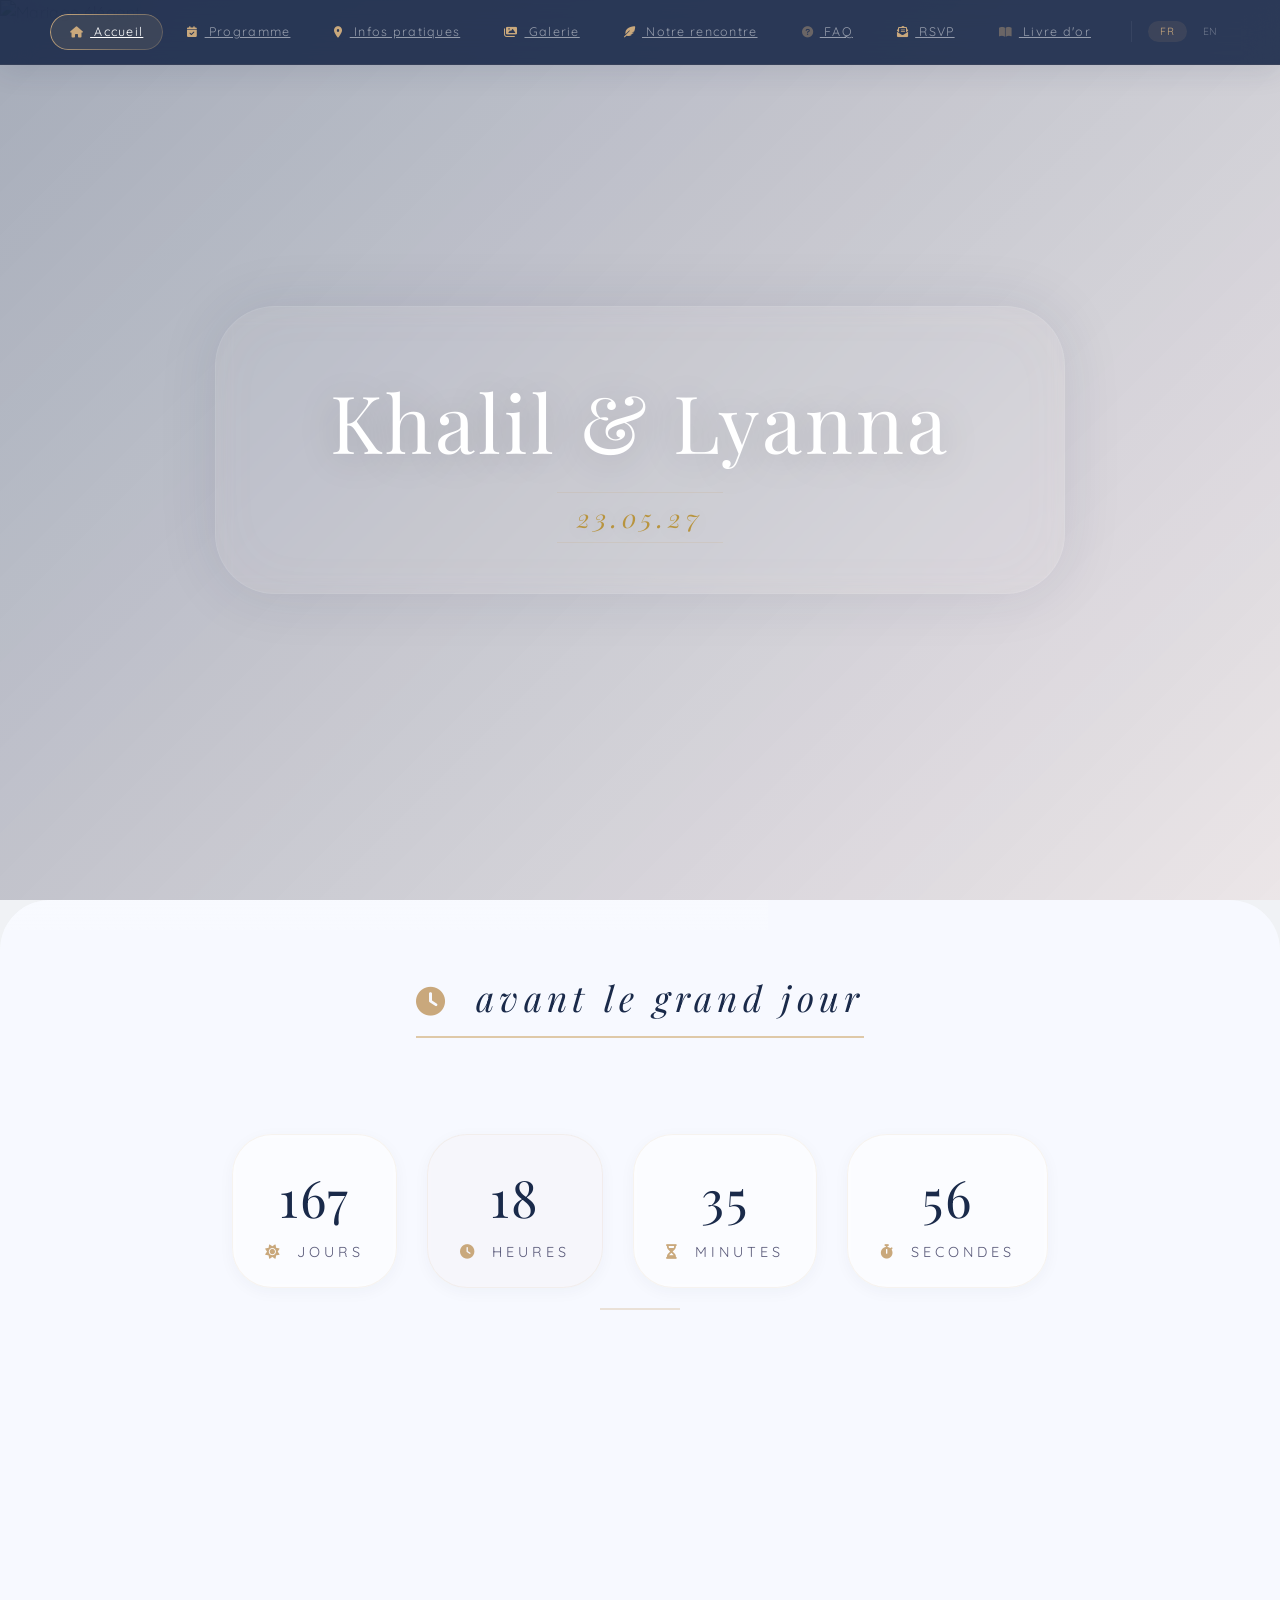
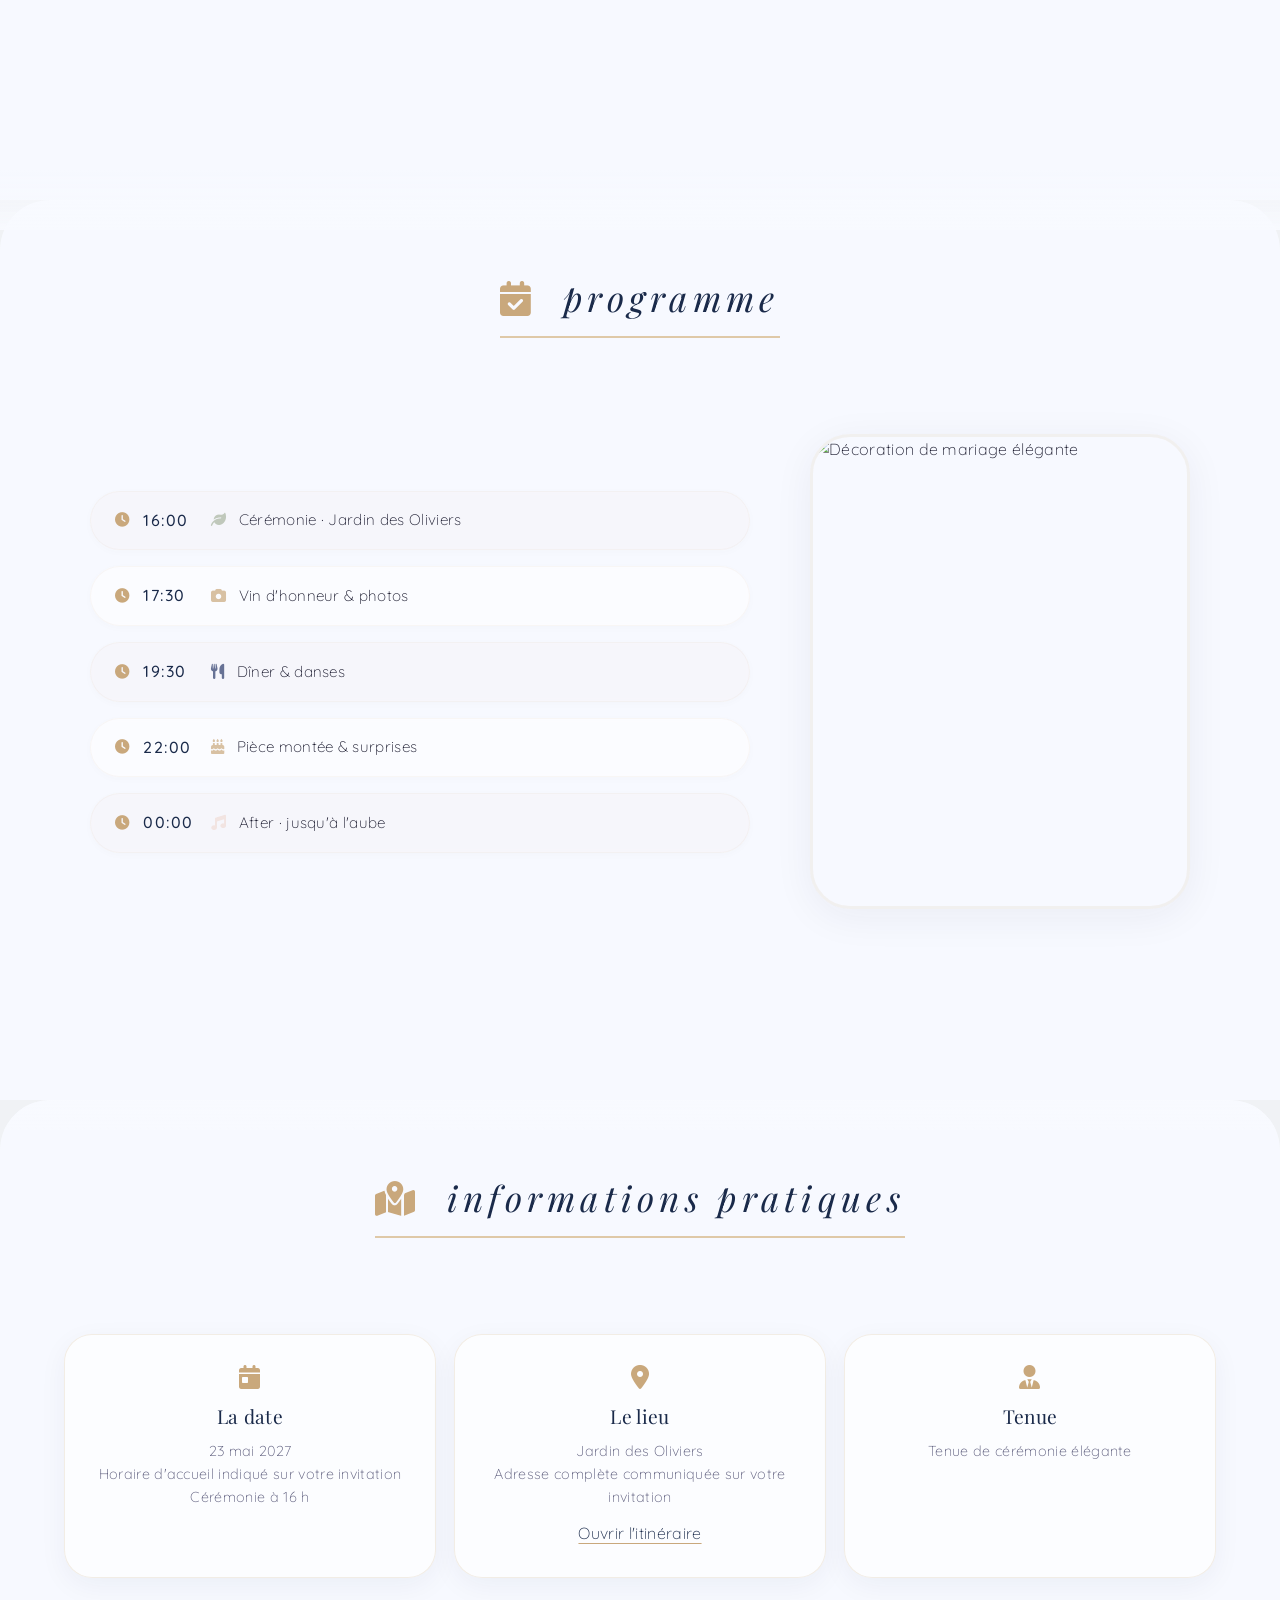
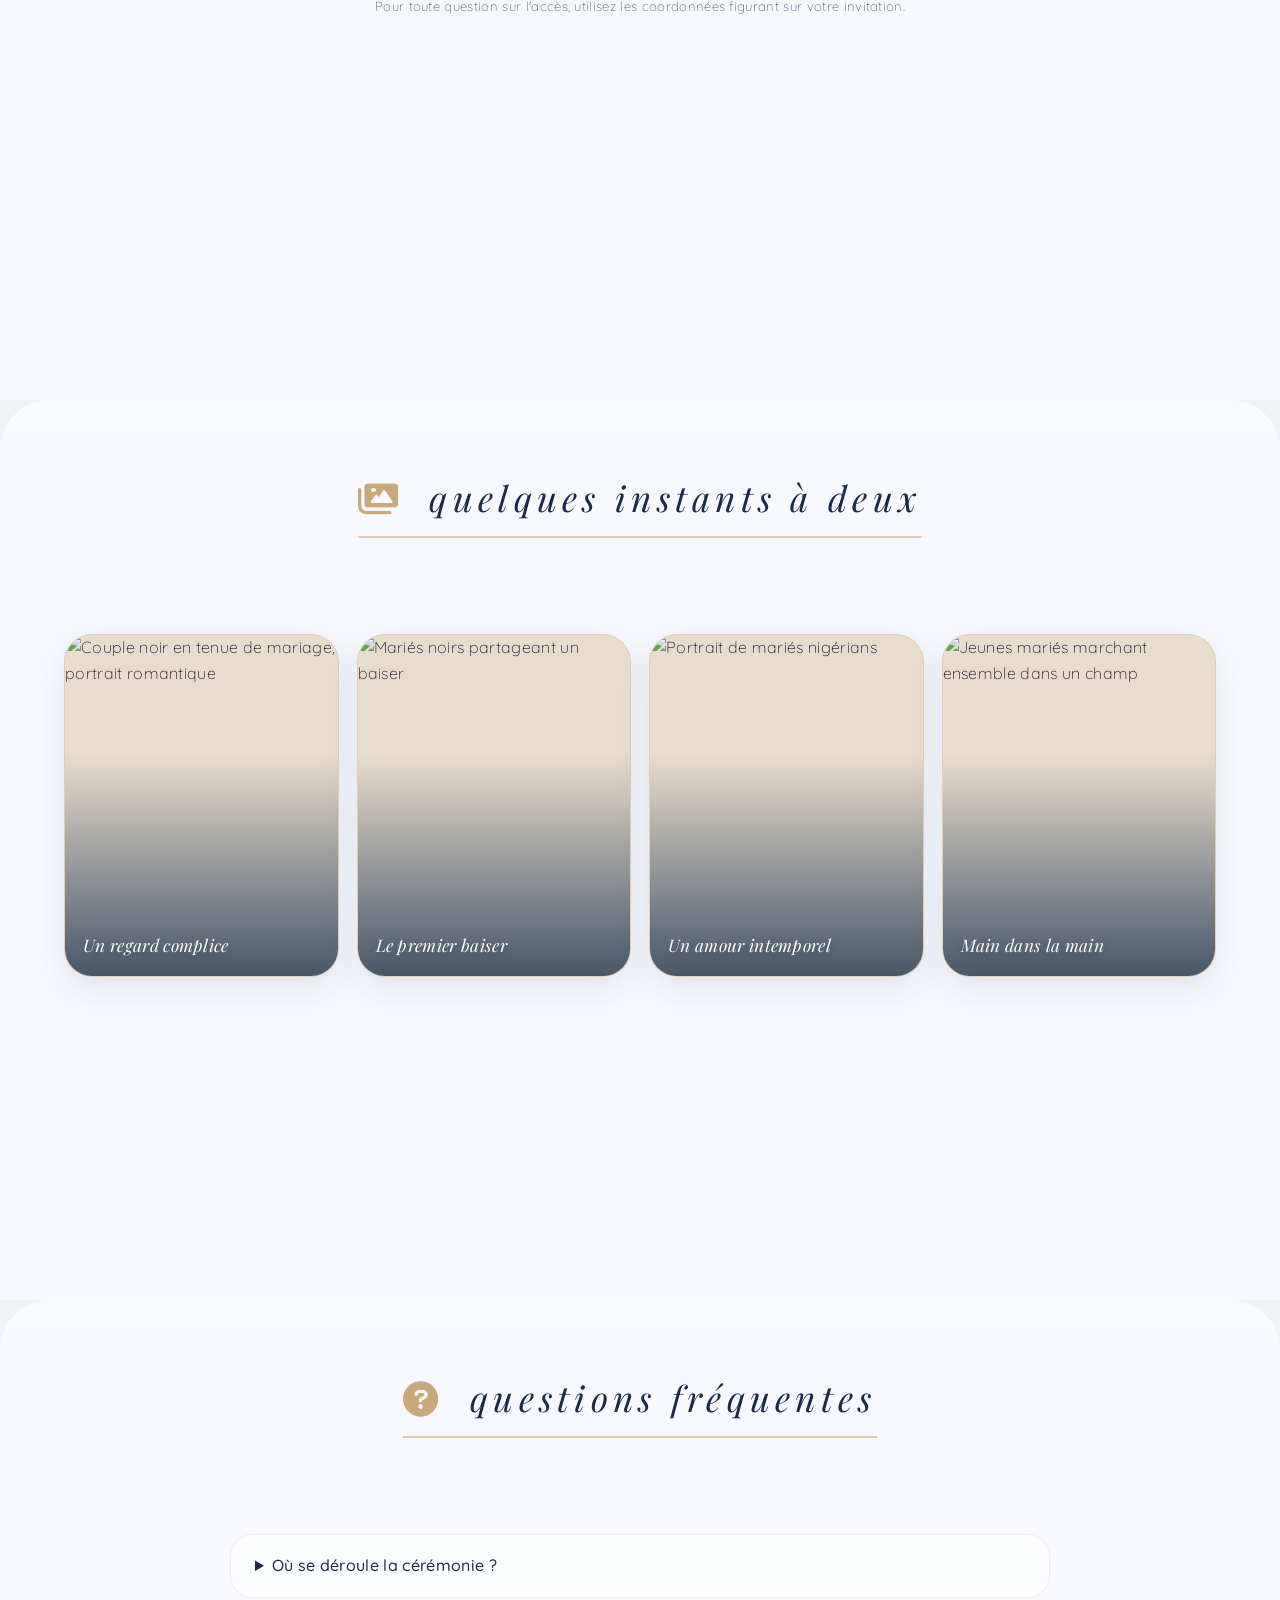
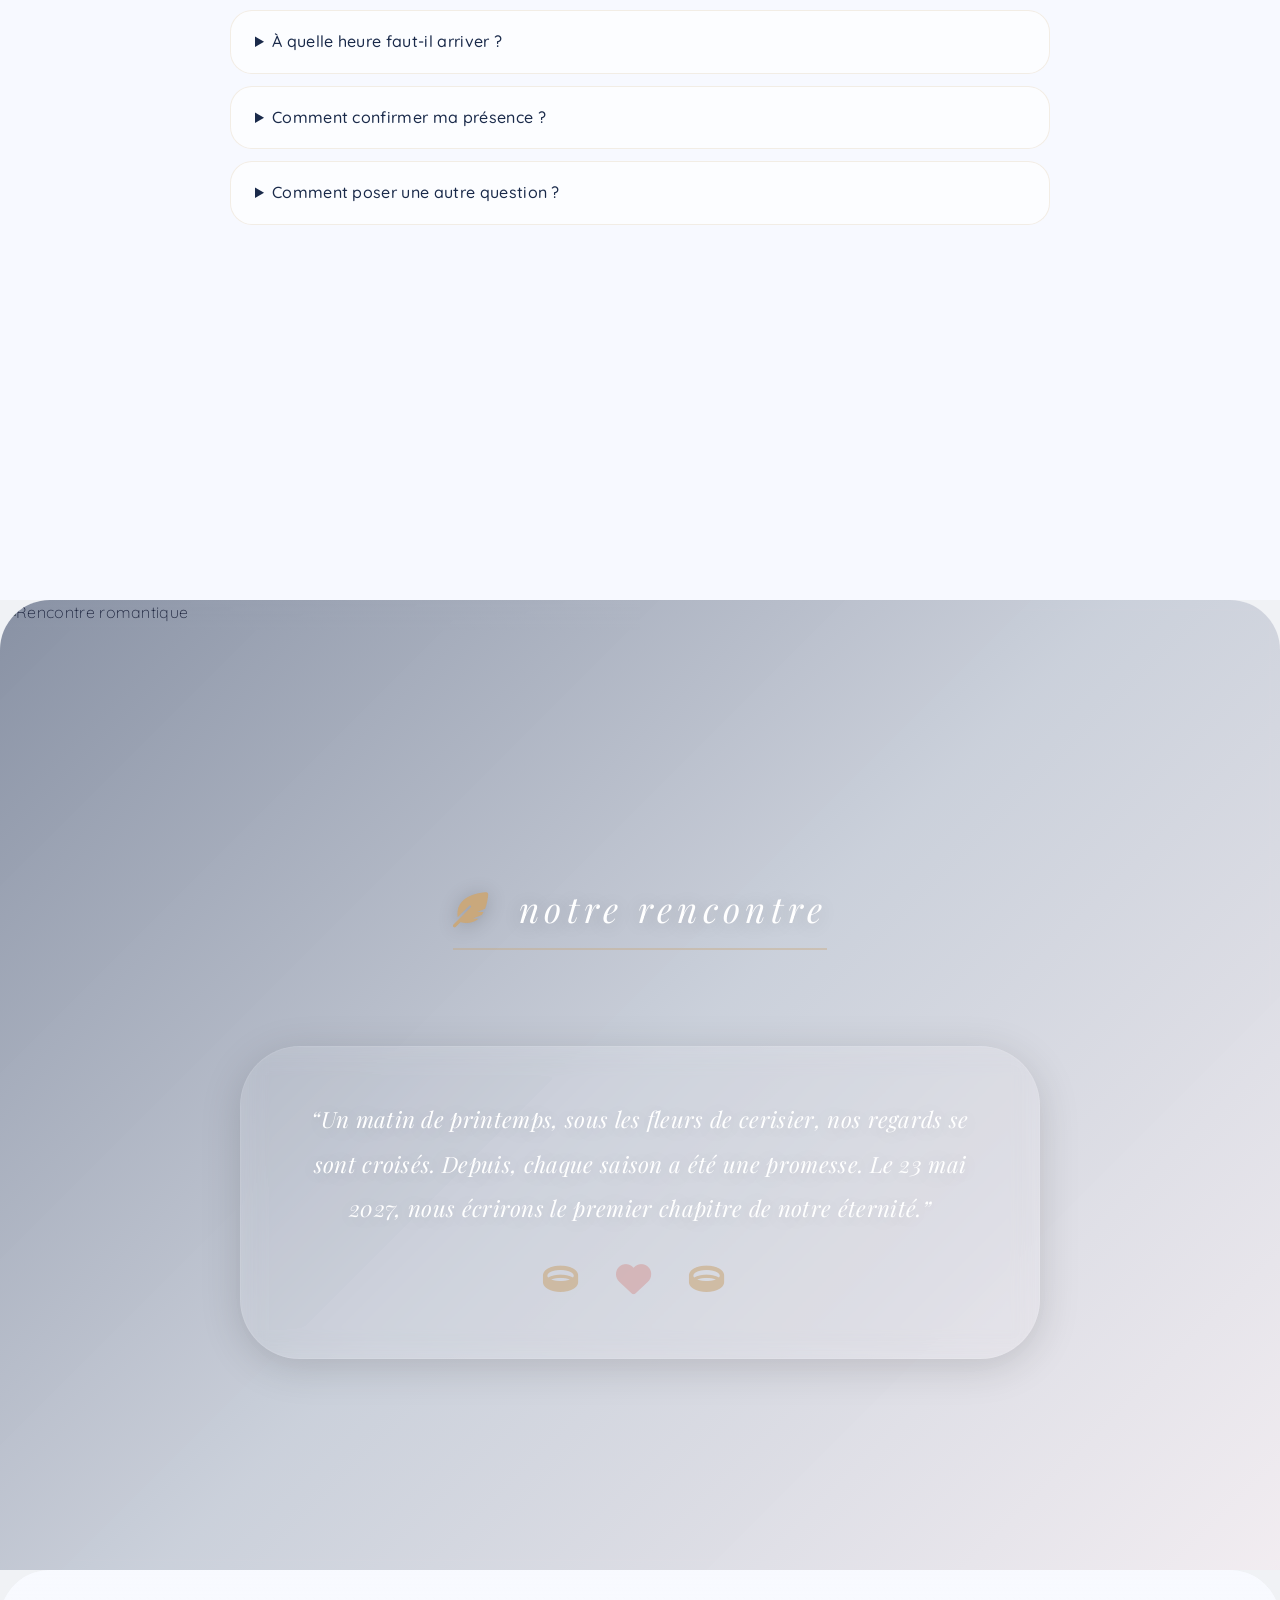
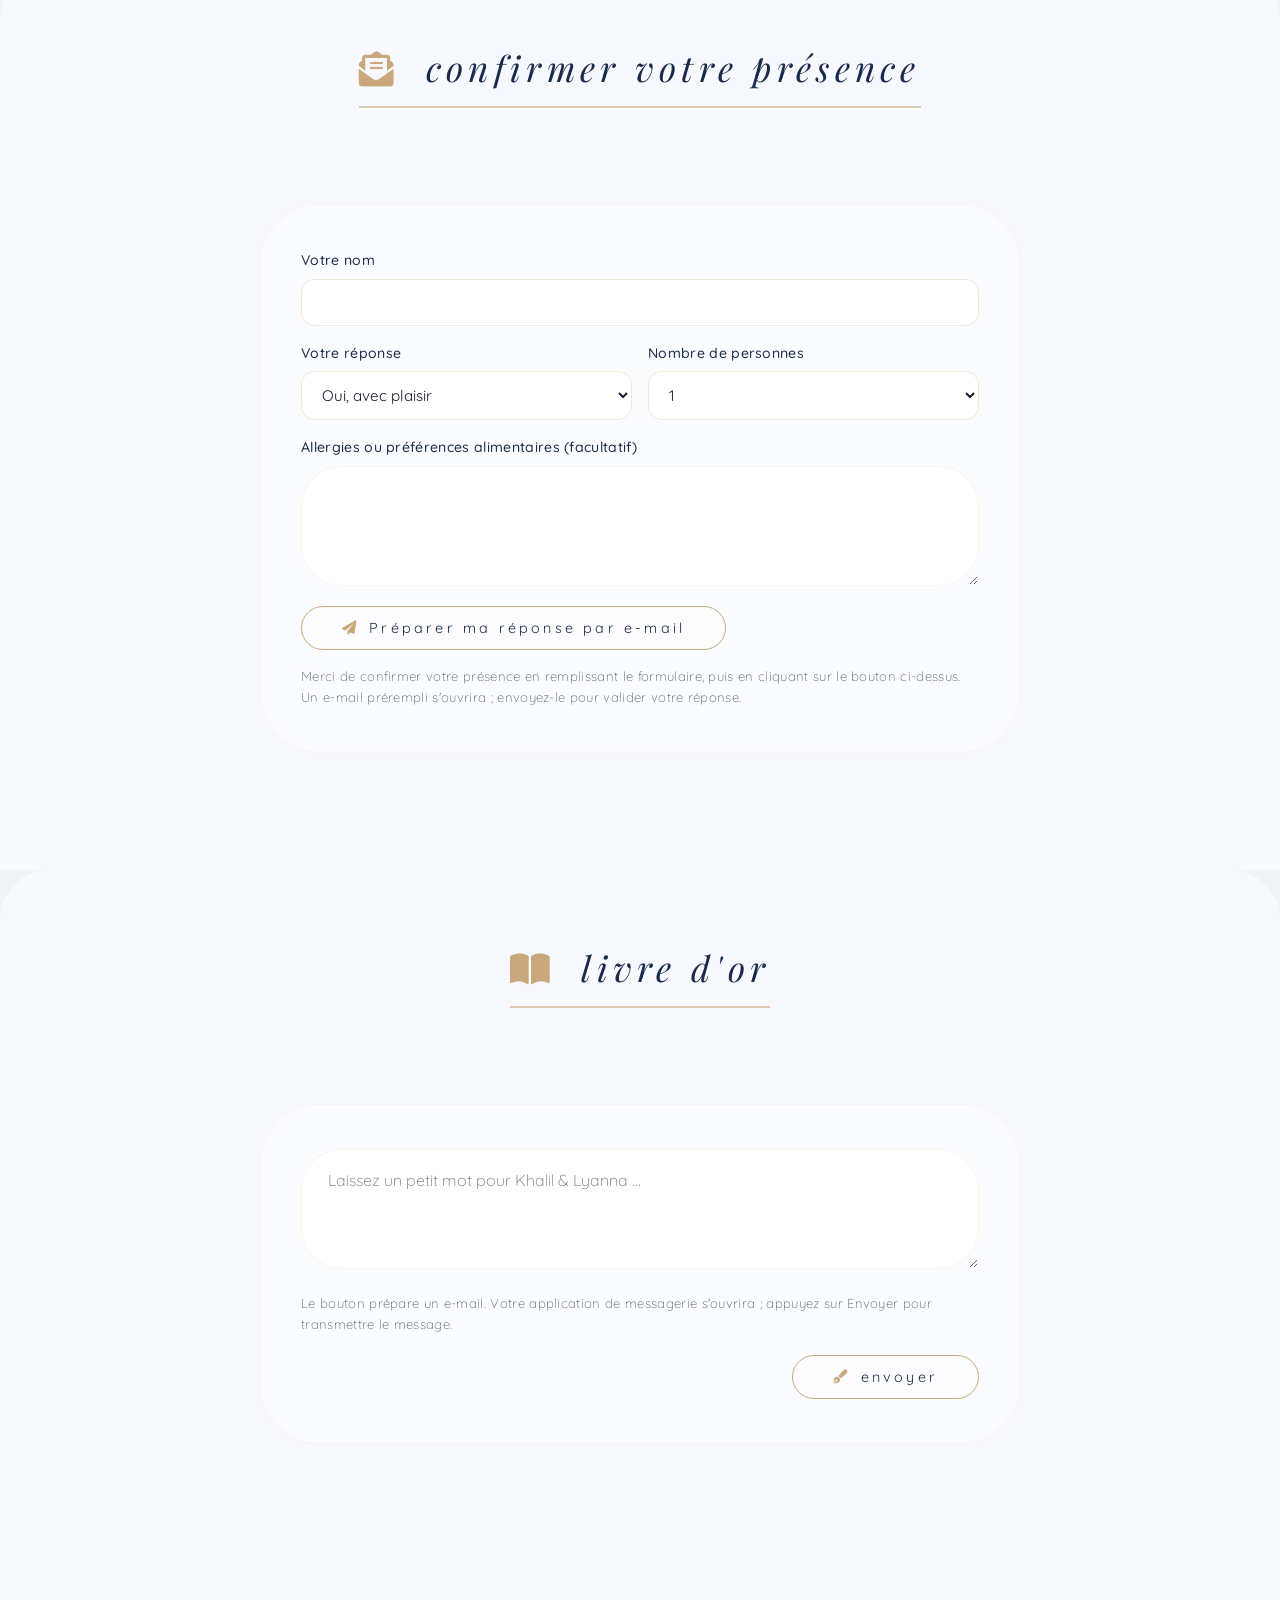
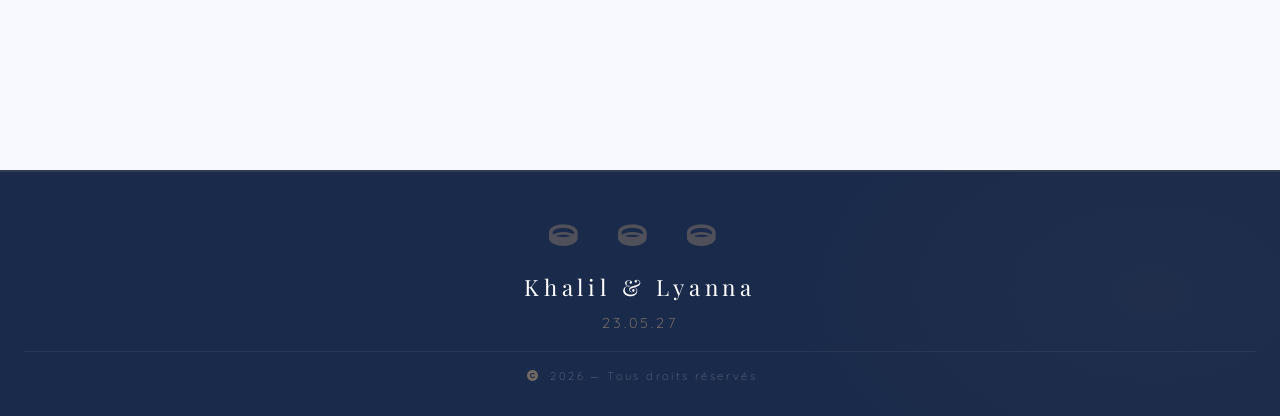
==== commit b940a87b: "Polish RSVP copy and remove photo credits" ====
--- a/index.html
+++ b/index.html
@@ -600,8 +600,7 @@
             border: 1px solid rgba(201, 168, 124, 0.28); border-radius: 28px;
             background: var(--champagne); box-shadow: 0 12px 34px rgba(26, 42, 74, 0.1);
         }
-        .gallery-photo-link, .gallery-card img { display: block; width: 100%; height: 100%; }
-        .gallery-card img { object-fit: cover; transition: transform 0.65s ease; }
+        .gallery-card img { display: block; width: 100%; height: 100%; object-fit: cover; transition: transform 0.65s ease; }
         .gallery-card::after {
             content: ''; position: absolute; inset: 35% 0 0;
             background: linear-gradient(transparent, rgba(15, 40, 71, 0.74)); pointer-events: none;
@@ -611,9 +610,7 @@
             font-family: 'Playfair Display', serif; font-size: 1.08rem; font-style: italic;
             text-shadow: 0 2px 10px rgba(0, 0, 0, 0.25);
         }
-        .gallery-credit { display: block; margin-top: 4px; font: 400 0.65rem/1.3 'Quicksand', sans-serif; letter-spacing: 0.04em; opacity: 0.82; }
-        .gallery-card:hover img, .gallery-photo-link:focus-visible img { transform: scale(1.06); }
-        .gallery-photo-link:focus-visible { outline: 3px solid var(--gold); outline-offset: -5px; }
+        .gallery-card:hover img { transform: scale(1.06); }
         @media (max-width: 900px) { .gallery-grid { grid-template-columns: repeat(2, minmax(0, 1fr)); } }
         @media (max-width: 480px) {
             .gallery-grid { gap: 12px; }
@@ -1106,11 +1103,11 @@
             <div class="container">
                 <div class="section-title"><h2 data-i18n="info-title"><i class="fas fa-map-marked-alt" style="color: var(--gold); margin-right: 12px;"></i> informations pratiques</h2></div>
                 <div class="info-grid">
-                    <article class="info-card"><i class="fas fa-calendar-day" aria-hidden="true"></i><h3 data-i18n="info-date-title">La date</h3><p>23 mai 2027<br><span data-i18n="info-arrival-placeholder">Horaire d'arriv&eacute;e &agrave; pr&eacute;ciser</span><br>C&eacute;r&eacute;monie &agrave; 16 h</p></article>
-                    <article class="info-card"><i class="fas fa-map-marker-alt" aria-hidden="true"></i><h3 data-i18n="info-place-title">Le lieu</h3><p>Jardin des Oliviers<br><span data-i18n="info-address-placeholder">Ville et adresse &agrave; personnaliser</span></p><a href="https://www.google.com/maps/search/?api=1&amp;query=Jardin+des+Oliviers" target="_blank" rel="noopener noreferrer" data-i18n="info-map-link">Voir le lieu sur Maps (lien &agrave; personnaliser)</a></article>
-                    <article class="info-card"><i class="fas fa-user-tie" aria-hidden="true"></i><h3 data-i18n="info-dress-title">Tenue</h3><p data-i18n="info-dress-text">Consigne vestimentaire &agrave; personnaliser</p></article>
+                    <article class="info-card"><i class="fas fa-calendar-day" aria-hidden="true"></i><h3 data-i18n="info-date-title">La date</h3><p>23 mai 2027<br><span data-i18n="info-arrival-placeholder">Horaire d'accueil indiqu&eacute; sur votre invitation</span><br>C&eacute;r&eacute;monie &agrave; 16 h</p></article>
+                    <article class="info-card"><i class="fas fa-map-marker-alt" aria-hidden="true"></i><h3 data-i18n="info-place-title">Le lieu</h3><p>Jardin des Oliviers<br><span data-i18n="info-address-placeholder">Adresse compl&egrave;te communiqu&eacute;e sur votre invitation</span></p><a href="https://www.google.com/maps/search/?api=1&amp;query=Jardin+des+Oliviers" target="_blank" rel="noopener noreferrer" data-i18n="info-map-link">Ouvrir l'itin&eacute;raire</a></article>
+                    <article class="info-card"><i class="fas fa-user-tie" aria-hidden="true"></i><h3 data-i18n="info-dress-title">Tenue</h3><p data-i18n="info-dress-text">Tenue de c&eacute;r&eacute;monie &eacute;l&eacute;gante</p></article>
                 </div>
-                <p class="template-note" data-i18n="info-template-note">Modifiez le nom du lieu, l'adresse et le lien Maps avant de partager ce template.</p>
+                <p class="template-note" data-i18n="info-template-note">Pour toute question sur l'acc&egrave;s, utilisez les coordonn&eacute;es figurant sur votre invitation.</p>
             </div>
         </section>
 
@@ -1122,28 +1119,20 @@
                 </div>
                 <div class="gallery-grid">
                     <figure class="gallery-card">
-                        <a class="gallery-photo-link" href="https://unsplash.com/photos/a-man-and-woman-posing-for-a-picture-jcPvftDvmGs" target="_blank" rel="noopener noreferrer" aria-label="Ouvrir la photo du couple">
-                            <img src="https://images.unsplash.com/photo-1664645573886-7eb81dbcf7e5?auto=format&fit=crop&w=900&q=80" alt="Couple noir en tenue de mariage, portrait romantique" loading="lazy" decoding="async">
-                        </a>
-                        <figcaption><span data-i18n="gallery-caption-1">Un regard complice</span><small class="gallery-credit">Photo: Christophe Dusabe / Unsplash</small></figcaption>
+                        <img src="https://images.unsplash.com/photo-1664645573886-7eb81dbcf7e5?auto=format&fit=crop&w=900&q=80" alt="Couple noir en tenue de mariage, portrait romantique" loading="lazy" decoding="async">
+                        <figcaption><span data-i18n="gallery-caption-1">Un regard complice</span></figcaption>
                     </figure>
                     <figure class="gallery-card">
-                        <a class="gallery-photo-link" href="https://unsplash.com/photos/a-bride-and-groom-kissing-in-front-of-a-white-wall-jbvd1Vi6jwU" target="_blank" rel="noopener noreferrer" aria-label="Ouvrir la photo du baiser des mariés">
-                            <img src="https://images.unsplash.com/photo-1719499683843-721331f2495f?auto=format&fit=crop&w=900&q=80" alt="Mari?s noirs partageant un baiser" loading="lazy" decoding="async">
-                        </a>
-                        <figcaption><span data-i18n="gallery-caption-2">Le premier baiser</span><small class="gallery-credit">Photo: Stacey Vandas / Unsplash</small></figcaption>
+                        <img src="https://images.unsplash.com/photo-1719499683843-721331f2495f?auto=format&fit=crop&w=900&q=80" alt="Mari&eacute;s noirs partageant un baiser" loading="lazy" decoding="async">
+                        <figcaption><span data-i18n="gallery-caption-2">Le premier baiser</span></figcaption>
                     </figure>
                     <figure class="gallery-card">
-                        <a class="gallery-photo-link" href="https://unsplash.com/photos/a-black-and-white-photo-of-a-bride-and-groom-7Oq5mU8s7Rk" target="_blank" rel="noopener noreferrer" aria-label="Ouvrir le portrait des mariés">
-                            <img src="https://images.unsplash.com/photo-1739526169460-198129c6105b?auto=format&fit=crop&w=900&q=80" alt="Portrait de mariés nigérians" loading="lazy" decoding="async">
-                        </a>
-                        <figcaption><span data-i18n="gallery-caption-3">Un amour intemporel</span><small class="gallery-credit">Photo: Chidy Young / Unsplash</small></figcaption>
+                        <img src="https://images.unsplash.com/photo-1739526169460-198129c6105b?auto=format&fit=crop&w=900&q=80" alt="Portrait de mariés nigérians" loading="lazy" decoding="async">
+                        <figcaption><span data-i18n="gallery-caption-3">Un amour intemporel</span></figcaption>
                     </figure>
                     <figure class="gallery-card">
-                        <a class="gallery-photo-link" href="https://unsplash.com/photos/a-newly-married-couple-walking-through-a-field-SiniLJkXhMc" target="_blank" rel="noopener noreferrer" aria-label="Ouvrir la photo des mariés dans un champ">
-                            <img src="https://images.unsplash.com/photo-1606216794074-735e91aa2c92?auto=format&fit=crop&w=900&q=80" alt="Jeunes mariés marchant ensemble dans un champ" loading="lazy" decoding="async">
-                        </a>
-                        <figcaption><span data-i18n="gallery-caption-4">Main dans la main</span><small class="gallery-credit">Photo: Jakob Owens / Unsplash</small></figcaption>
+                        <img src="https://images.unsplash.com/photo-1606216794074-735e91aa2c92?auto=format&fit=crop&w=900&q=80" alt="Jeunes mariés marchant ensemble dans un champ" loading="lazy" decoding="async">
+                        <figcaption><span data-i18n="gallery-caption-4">Main dans la main</span></figcaption>
                     </figure>
                 </div>
             </div>
@@ -1154,10 +1143,10 @@
             <div class="container">
                 <div class="section-title"><h2 data-i18n="faq-title"><i class="fas fa-question-circle" style="color: var(--gold); margin-right: 12px;"></i> questions fr&eacute;quentes</h2></div>
                 <div class="faq-list">
-                    <details><summary data-i18n="faq-place-question">O&ugrave; se d&eacute;roule la c&eacute;r&eacute;monie ?</summary><p data-i18n="faq-place-answer">Au Jardin des Oliviers. Remplacez ce lieu d'exemple et ajoutez l'adresse compl&egrave;te avant publication.</p></details>
-                    <details><summary data-i18n="faq-time-question">&Agrave; quelle heure faut-il arriver ?</summary><p data-i18n="faq-time-answer">La c&eacute;r&eacute;monie commence &agrave; 16 h. Indiquez ici l'heure d'accueil si les invit&eacute;s doivent arriver plus t&ocirc;t.</p></details>
+                    <details><summary data-i18n="faq-place-question">O&ugrave; se d&eacute;roule la c&eacute;r&eacute;monie ?</summary><p data-i18n="faq-place-answer">L'adresse compl&egrave;te et l'itin&eacute;raire sont indiqu&eacute;s sur votre invitation.</p></details>
+                    <details><summary data-i18n="faq-time-question">&Agrave; quelle heure faut-il arriver ?</summary><p data-i18n="faq-time-answer">La c&eacute;r&eacute;monie commence &agrave; 16 h. L'heure d'accueil est indiqu&eacute;e sur votre invitation.</p></details>
                     <details><summary data-i18n="faq-rsvp-question">Comment confirmer ma pr&eacute;sence ?</summary><p data-i18n="faq-rsvp-answer">Utilisez le formulaire RSVP et r&eacute;pondez avant la date limite indiqu&eacute;e sur votre invitation.</p></details>
-                    <details><summary data-i18n="faq-contact-question">Comment poser une autre question ?</summary><p data-i18n="faq-contact-answer">L'adresse de contact du template est un exemple. Remplacez-la par l'adresse des organisateurs avant publication.</p></details>
+                    <details><summary data-i18n="faq-contact-question">Comment poser une autre question ?</summary><p data-i18n="faq-contact-answer">Pour toute autre question, contactez les mari&eacute;s aux coordonn&eacute;es indiqu&eacute;es sur votre invitation.</p></details>
                 </div>
             </div>
         </section>
@@ -1179,7 +1168,7 @@
             </div>
         </section>
 
-        <!-- RSVP: l'adresse example.com est une valeur d'exemple &agrave; remplacer. -->
+        <!-- RSVP -->
         <section class="rsvp-section" id="rsvp">
             <div class="container">
                 <div class="section-title"><h2 data-i18n="rsvp-title"><i class="fas fa-envelope-open-text" style="color: var(--gold); margin-right: 12px;"></i> confirmer votre pr&eacute;sence</h2></div>
@@ -1192,7 +1181,7 @@
                             <label class="form-field form-field-full" for="rsvpDiet"><span data-i18n="rsvp-diet-label">Allergies ou pr&eacute;f&eacute;rences alimentaires (facultatif)</span><textarea id="rsvpDiet" name="diet"></textarea></label>
                         </div>
                         <button class="btn rsvp-submit" type="submit" data-i18n="rsvp-submit"><i class="fas fa-paper-plane"></i> Pr&eacute;parer ma r&eacute;ponse par e-mail</button>
-                        <p class="form-note" data-i18n="rsvp-note">Ce formulaire pr&eacute;pare un e-mail vers khalil.lyanna@example.com. Remplacez cette adresse dans le code du template. Votre application e-mail s'ouvrira : vous devrez appuyer sur Envoyer pour transmettre la r&eacute;ponse.</p>
+                        <p class="form-note" data-i18n="rsvp-note">Merci de confirmer votre pr&eacute;sence en remplissant le formulaire, puis en cliquant sur le bouton ci-dessus. Un e-mail pr&eacute;rempli s'ouvrira ; envoyez-le pour valider votre r&eacute;ponse.</p>
                         <p class="form-status" id="rsvpStatus" role="status" aria-live="polite" hidden></p>
                     </form>
                 </div>
@@ -1347,22 +1336,22 @@
                     'agenda-title': 'programme',
                     'info-title': 'informations pratiques',
                     'info-date-title': 'La date',
-                    'info-arrival-placeholder': 'Heure d'arrivée à préciser',
+                    'info-arrival-placeholder': "Horaire d'accueil indiqué sur votre invitation",
                     'info-place-title': 'Le lieu',
-                    'info-address-placeholder': 'Ville et adresse \u00E0 personnaliser',
-                    'info-map-link': 'Voir le lieu sur Maps (lien \u00E0 personnaliser)',
+                    'info-address-placeholder': "Adresse complète communiquée sur votre invitation",
+                    'info-map-link': "Ouvrir l'itinéraire",
                     'info-dress-title': 'Tenue',
-                    'info-dress-text': 'Consigne vestimentaire à personnaliser',
-                    'info-template-note': "Modifiez le nom du lieu, l'adresse et le lien Maps avant de partager ce template.",
+                    'info-dress-text': "Tenue de cérémonie élégante",
+                    'info-template-note': "Pour toute question sur l'accès, utilisez les coordonnées figurant sur votre invitation.",
                     'faq-title': 'questions fr\u00E9quentes',
                     'faq-place-question': 'O\u00F9 se d\u00E9roule la c\u00E9r\u00E9monie ?',
-                    'faq-place-answer': "Au Jardin des Oliviers. Remplacez ce lieu exemple et ajoutez l'adresse compl\u00E8te avant publication.",
+                    'faq-place-answer': "L'adresse complète et l'itinéraire sont indiqués sur votre invitation.",
                     'faq-time-question': '\u00C0 quelle heure faut-il arriver ?',
-                    'faq-time-answer': 'La cérémonie commence à 16 h. Indiquez l'heure d'accueil si les invités doivent arriver plus tôt.',
+                    'faq-time-answer': "La cérémonie commence à 16 h. L'heure d'accueil est indiquée sur votre invitation.",
                     'faq-rsvp-question': 'Comment confirmer ma pr\u00E9sence ?',
                     'faq-rsvp-answer': 'Utilisez le formulaire RSVP et r\u00E9pondez avant la date limite indiqu\u00E9e sur votre invitation.',
                     'faq-contact-question': 'Comment poser une autre question ?',
-                    'faq-contact-answer': "L'adresse de contact est un exemple. Remplacez-la par celle des organisateurs avant publication.",
+                    'faq-contact-answer': "Pour toute autre question, contactez les mariés aux coordonnées indiquées sur votre invitation.",
                     'rsvp-title': 'confirmer votre pr\u00E9sence',
                     'rsvp-name-label': 'Votre nom',
                     'rsvp-attendance-label': 'Votre r\u00E9ponse',
@@ -1371,7 +1360,7 @@
                     'rsvp-guests-label': 'Nombre de personnes',
                     'rsvp-diet-label': 'Allergies ou pr\u00E9f\u00E9rences alimentaires (facultatif)',
                     'rsvp-submit': 'Pr\u00E9parer ma r\u00E9ponse par e-mail',
-                    'rsvp-note': "Ce formulaire pr\u00E9pare un e-mail vers khalil.lyanna@example.com. Remplacez cette adresse dans le code du template. Votre application e-mail s'ouvrira : vous devrez appuyer sur Envoyer.",
+                    'rsvp-note': "Merci de confirmer votre présence en remplissant le formulaire, puis en cliquant sur le bouton ci-dessus. Un e-mail prérempli s'ouvrira ; envoyez-le pour valider votre réponse.",
                     'rsvp-sent': "Votre application e-mail devrait s'ouvrir avec la r\u00E9ponse pr\u00E9par\u00E9e. Appuyez sur Envoyer pour la transmettre.",
                     'guestbook-note': "Le bouton pr\u00E9pare un e-mail. Votre application de messagerie s'ouvrira ; appuyez sur Envoyer pour transmettre le message.",
                     'confirm-msg': "Si votre application e-mail s'ouvre, appuyez sur Envoyer pour transmettre le message.",
@@ -1400,22 +1389,22 @@
                     'agenda-title': 'schedule',
                     'info-title': 'practical information',
                     'info-date-title': 'La date',
-                    'info-arrival-placeholder': 'Arrival time to be confirmed',
+                    'info-arrival-placeholder': "Arrival time listed on your invitation",
                     'info-place-title': 'The venue',
-                    'info-address-placeholder': 'City and address to customize',
-                    'info-map-link': 'Open Maps (customize this link)',
+                    'info-address-placeholder': "Full address listed on your invitation",
+                    'info-map-link': "Open directions",
                     'info-dress-title': 'Dress code',
-                    'info-dress-text': 'Dress code to customize',
-                    'info-template-note': 'Update the venue name, address and Maps link before sharing this template.',
+                    'info-dress-text': "Elegant wedding attire",
+                    'info-template-note': "For directions or other details, contact the couple using the information on your invitation.",
                     'faq-title': 'frequently asked questions',
                     'faq-place-question': 'Where is the ceremony?',
-                    'faq-place-answer': 'At Jardin des Oliviers. Replace this example venue and add the full address before publishing.',
+                    'faq-place-answer': "The full address and directions are listed on your invitation.",
                     'faq-time-question': 'What time should I arrive?',
-                    'faq-time-answer': 'The ceremony starts at 4 p.m. Add an arrival time if guests should come earlier.',
+                    'faq-time-answer': "The ceremony begins at 4 p.m. Arrival time is listed on your invitation.",
                     'faq-rsvp-question': 'How do I RSVP?',
                     'faq-rsvp-answer': 'Use the RSVP form and reply by the deadline shown on your invitation.',
                     'faq-contact-question': 'How can I ask another question?',
-                    'faq-contact-answer': 'The contact address is an example. Replace it with the organizers address before publishing.',
+                    'faq-contact-answer': "For any other questions, contact the couple using the information on your invitation.",
                     'rsvp-title': 'confirm your attendance',
                     'rsvp-name-label': 'Your name',
                     'rsvp-attendance-label': 'Your response',
@@ -1424,7 +1413,7 @@
                     'rsvp-guests-label': 'Number of guests',
                     'rsvp-diet-label': 'Allergies or dietary preferences (optional)',
                     'rsvp-submit': 'Prepare my reply by email',
-                    'rsvp-note': 'This form prepares an email to khalil.lyanna@example.com. Replace this address in the template code. Your email app opens; press Send to submit.',
+                    'rsvp-note': "To confirm your attendance, complete this form and click the button above. A prefilled email will open; send it to confirm your reply.",
                     'rsvp-sent': 'Your email app should open with the reply prepared. Press Send to submit it.',
                     'guestbook-note': 'This button prepares an email. Your mail app opens; press Send to transmit the message.',
                     'confirm-msg': 'If your email app opens, press Send to transmit the message.',
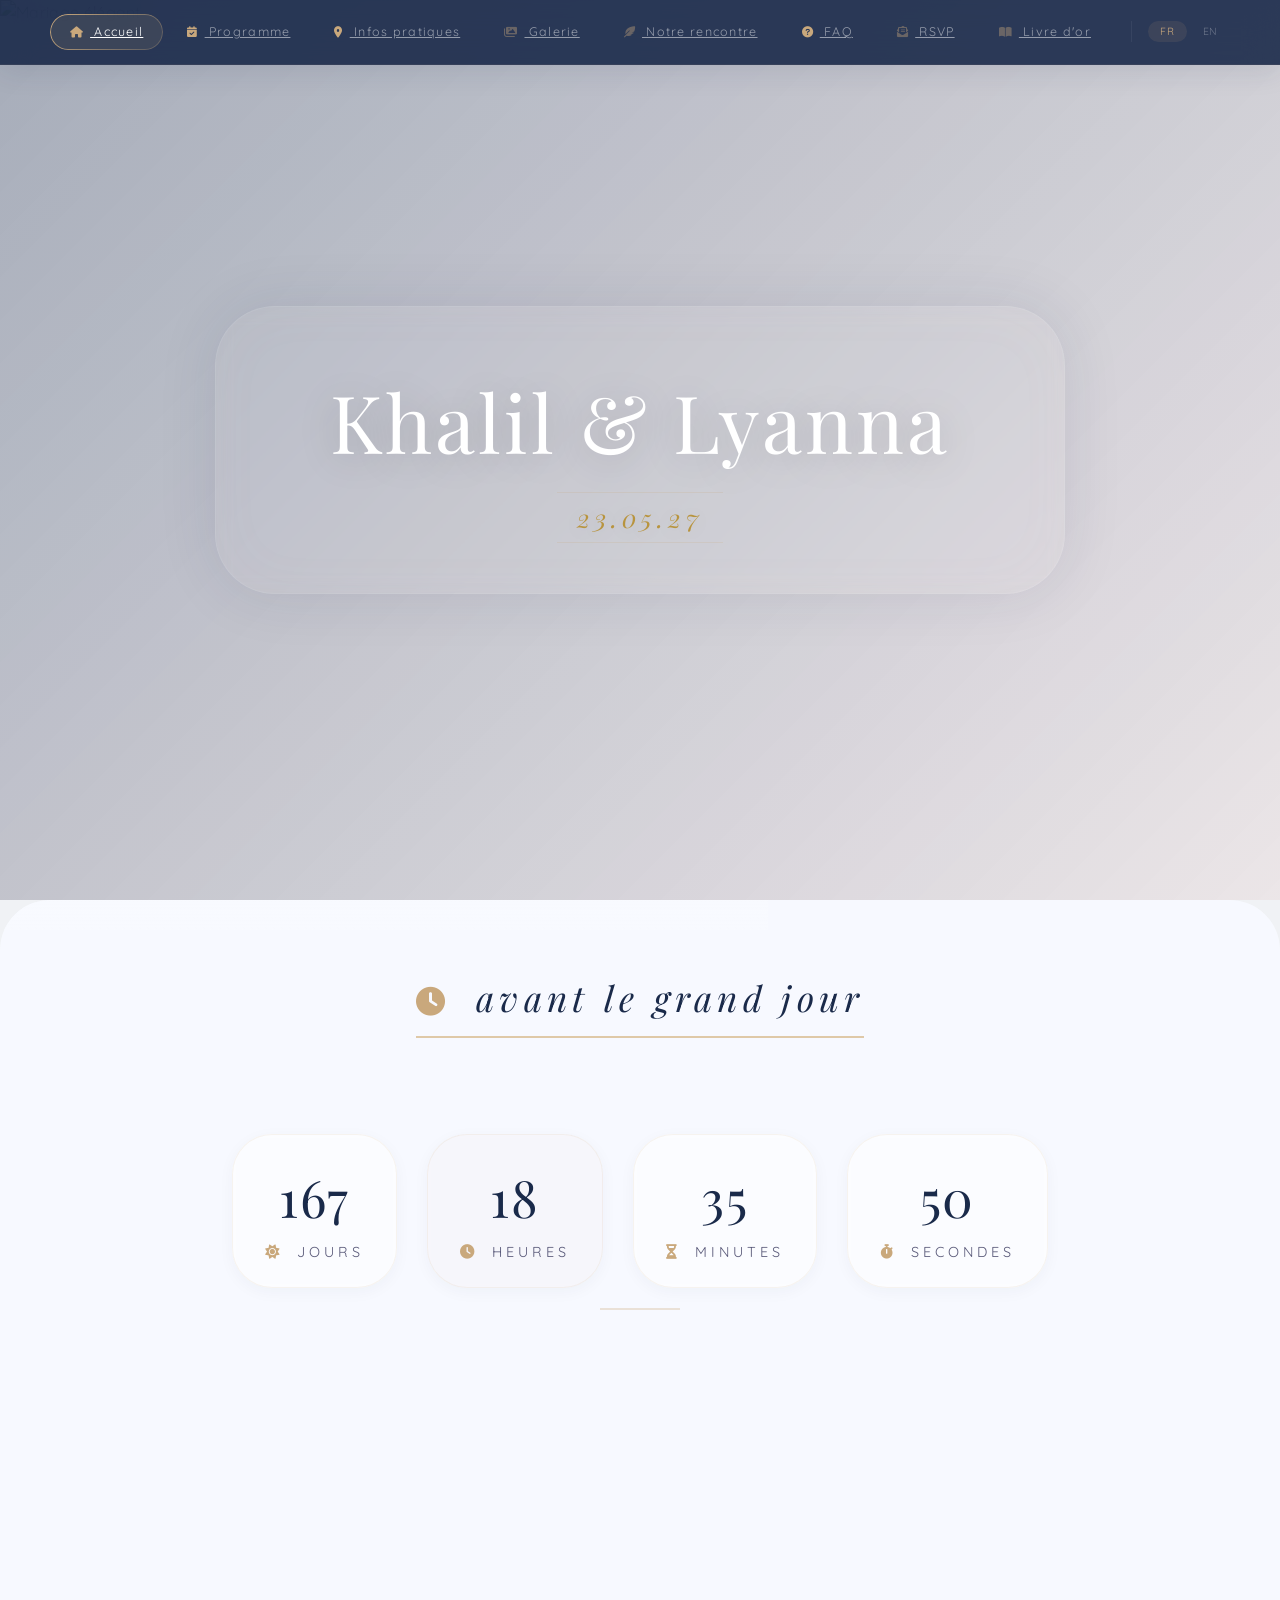
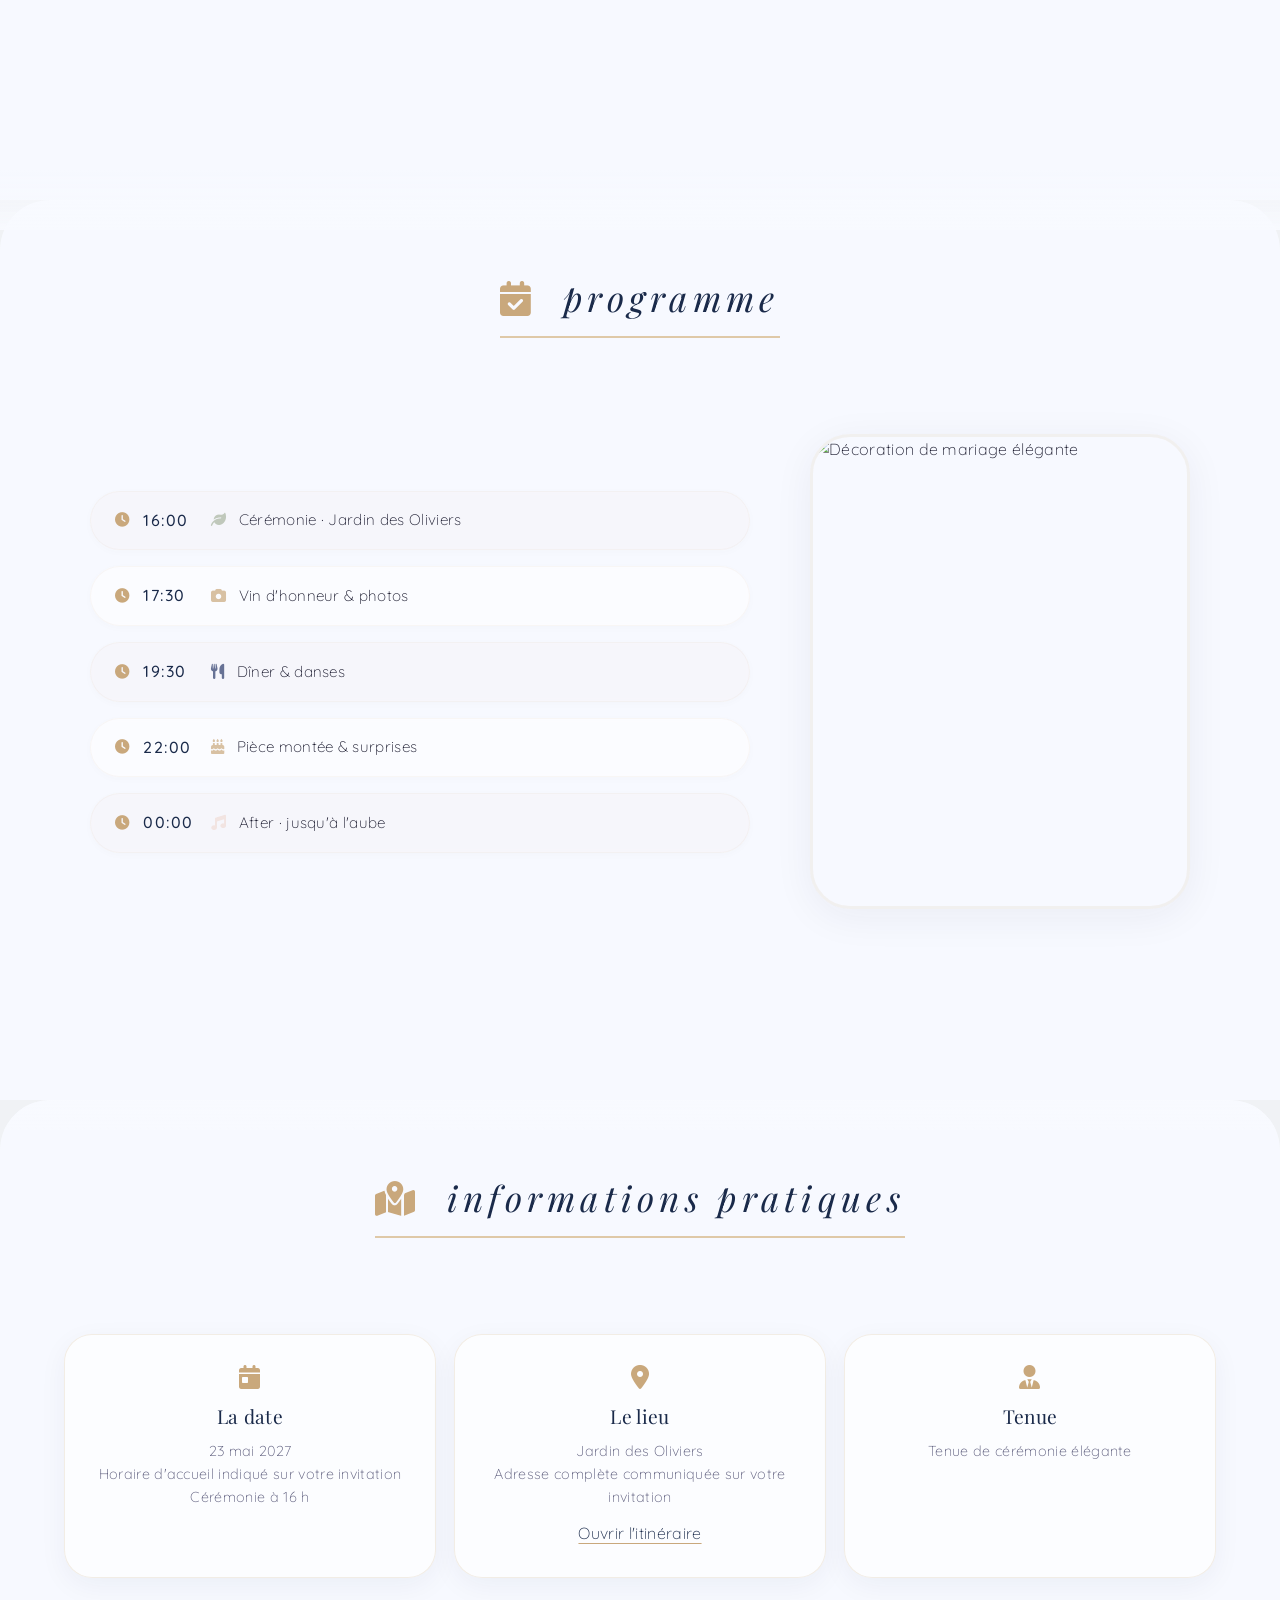
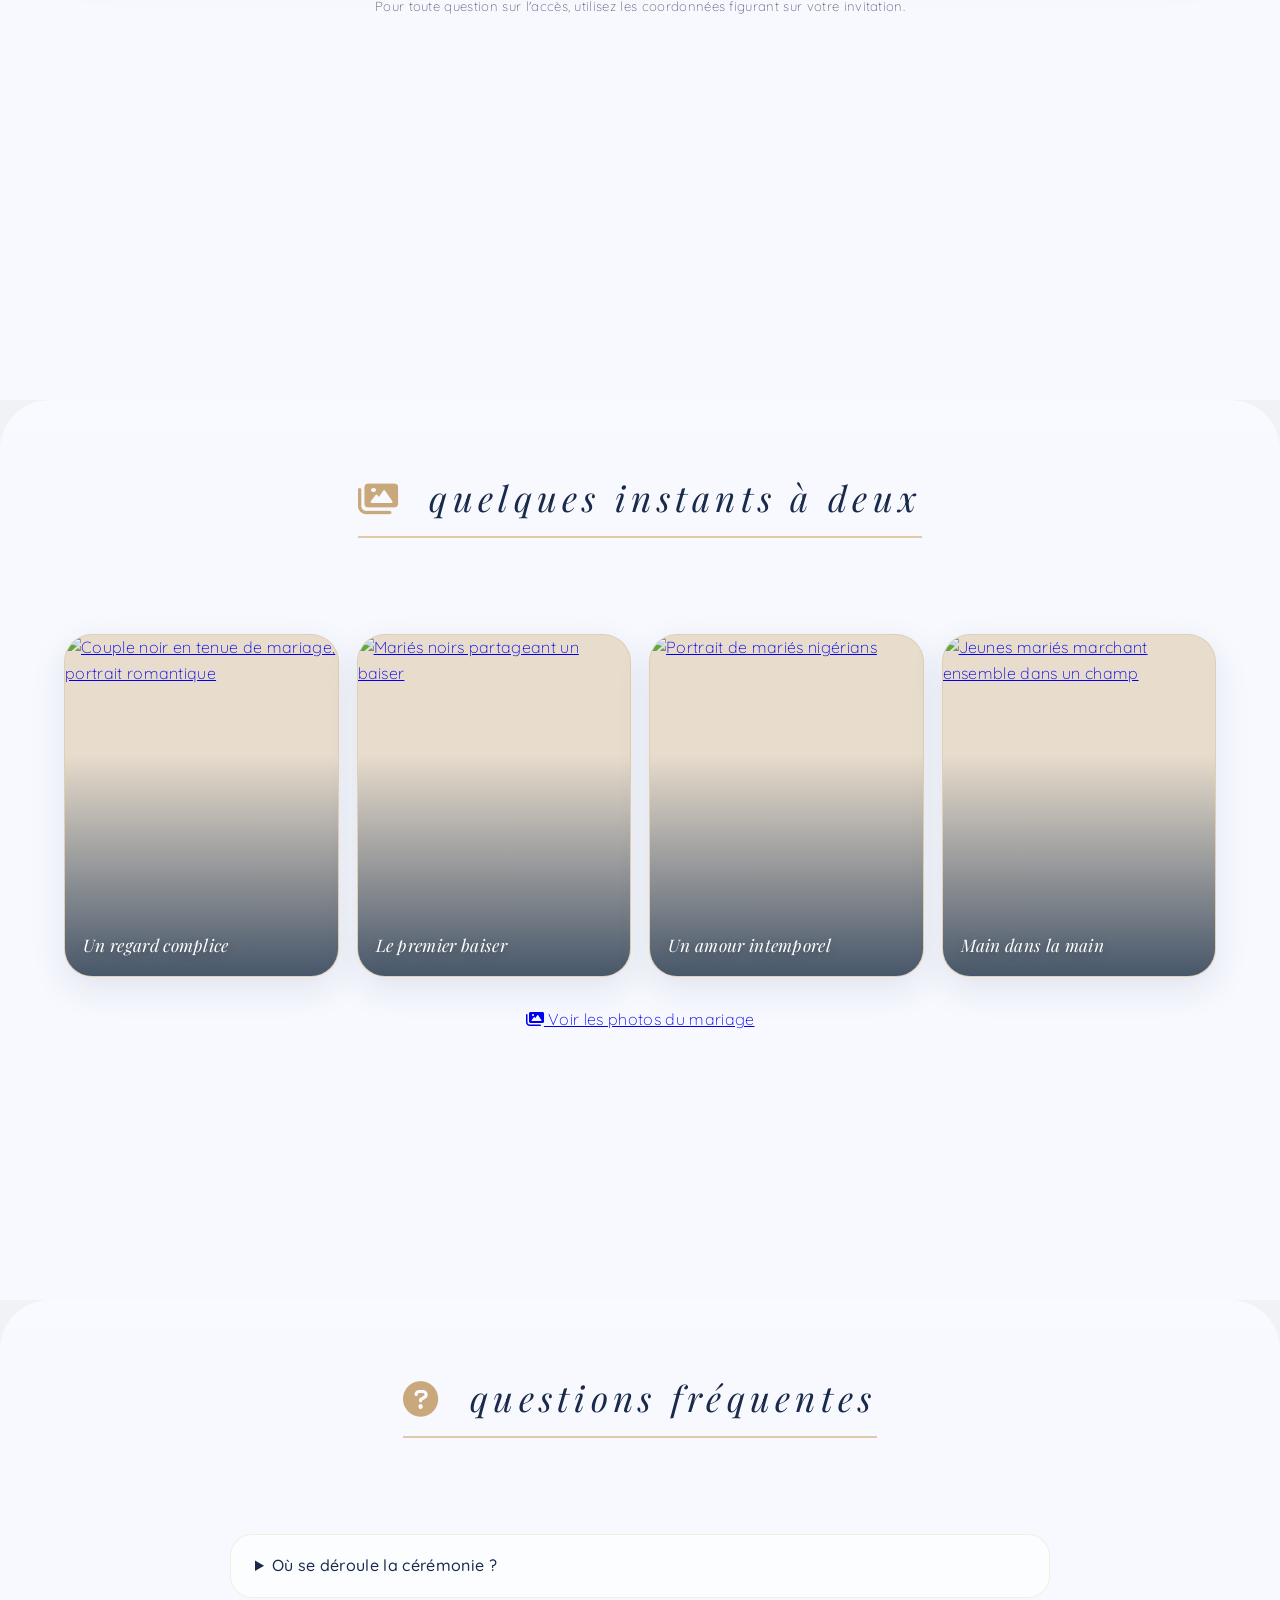
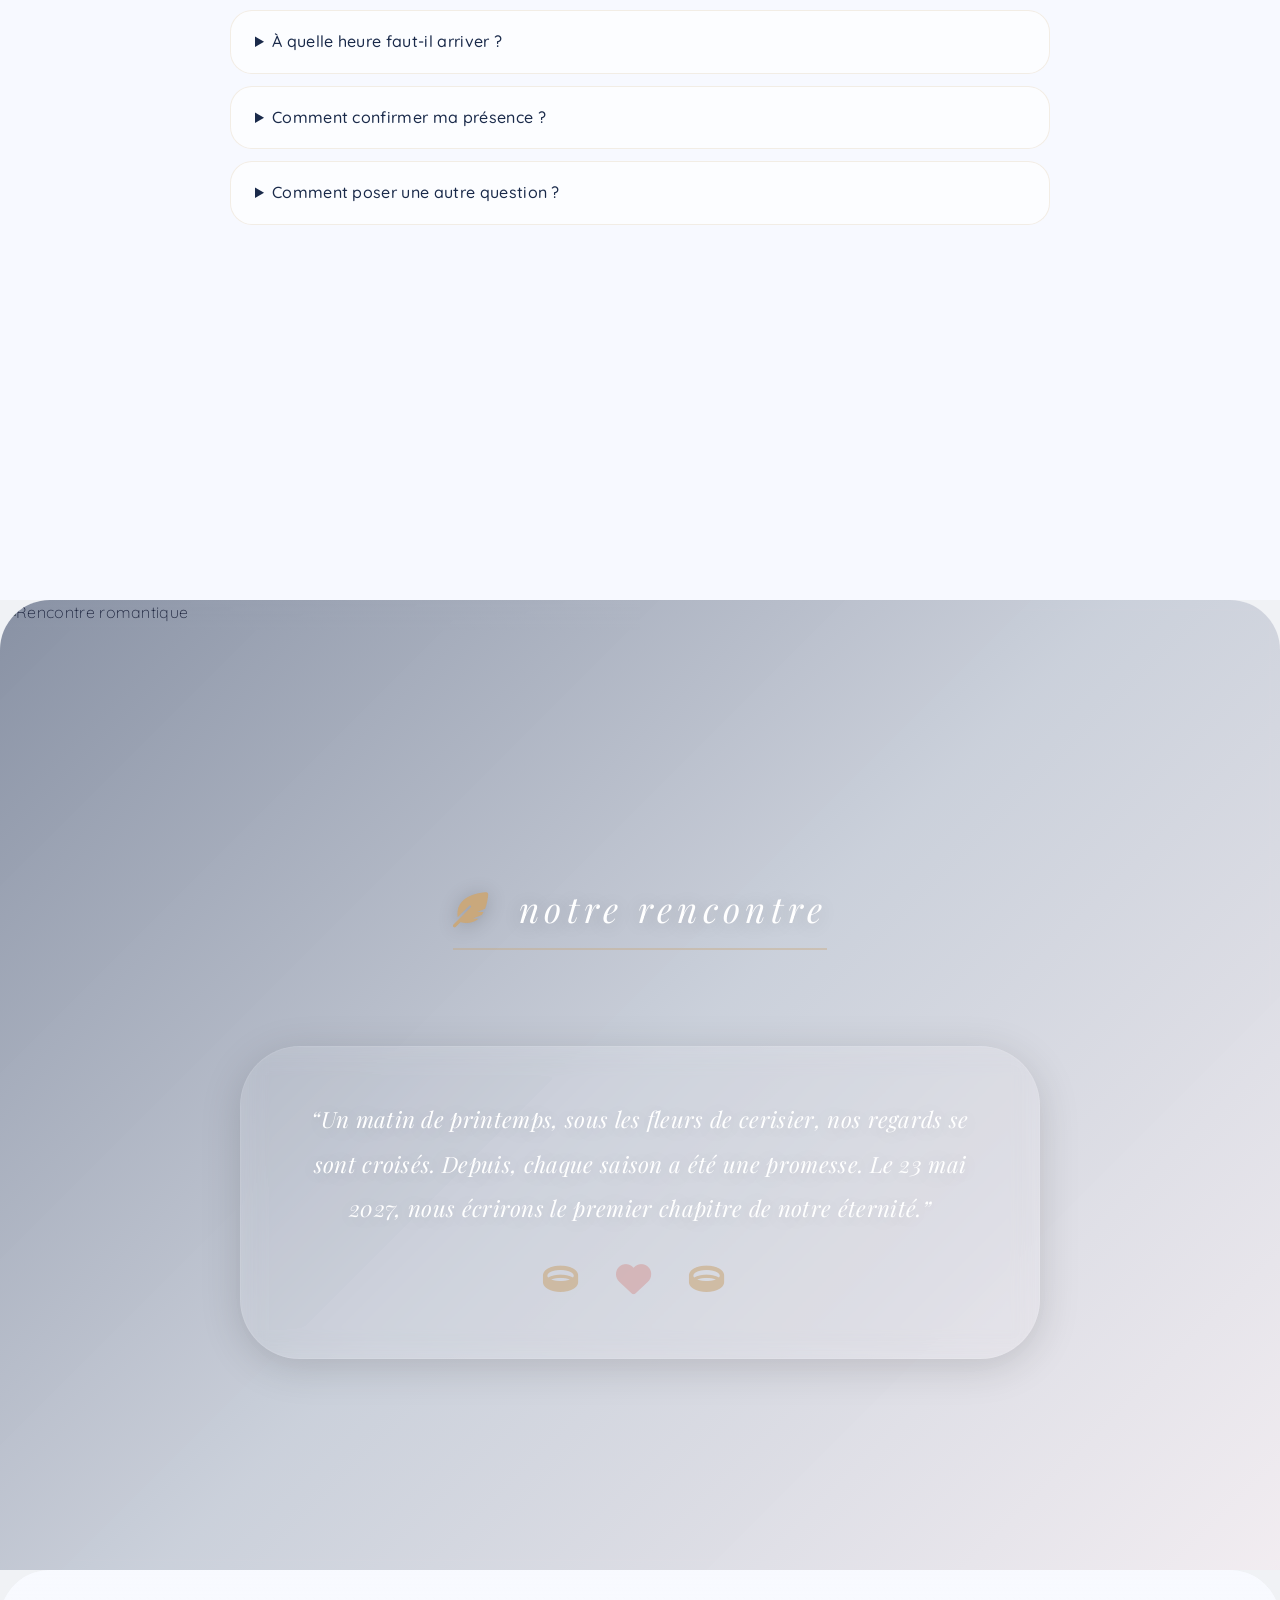
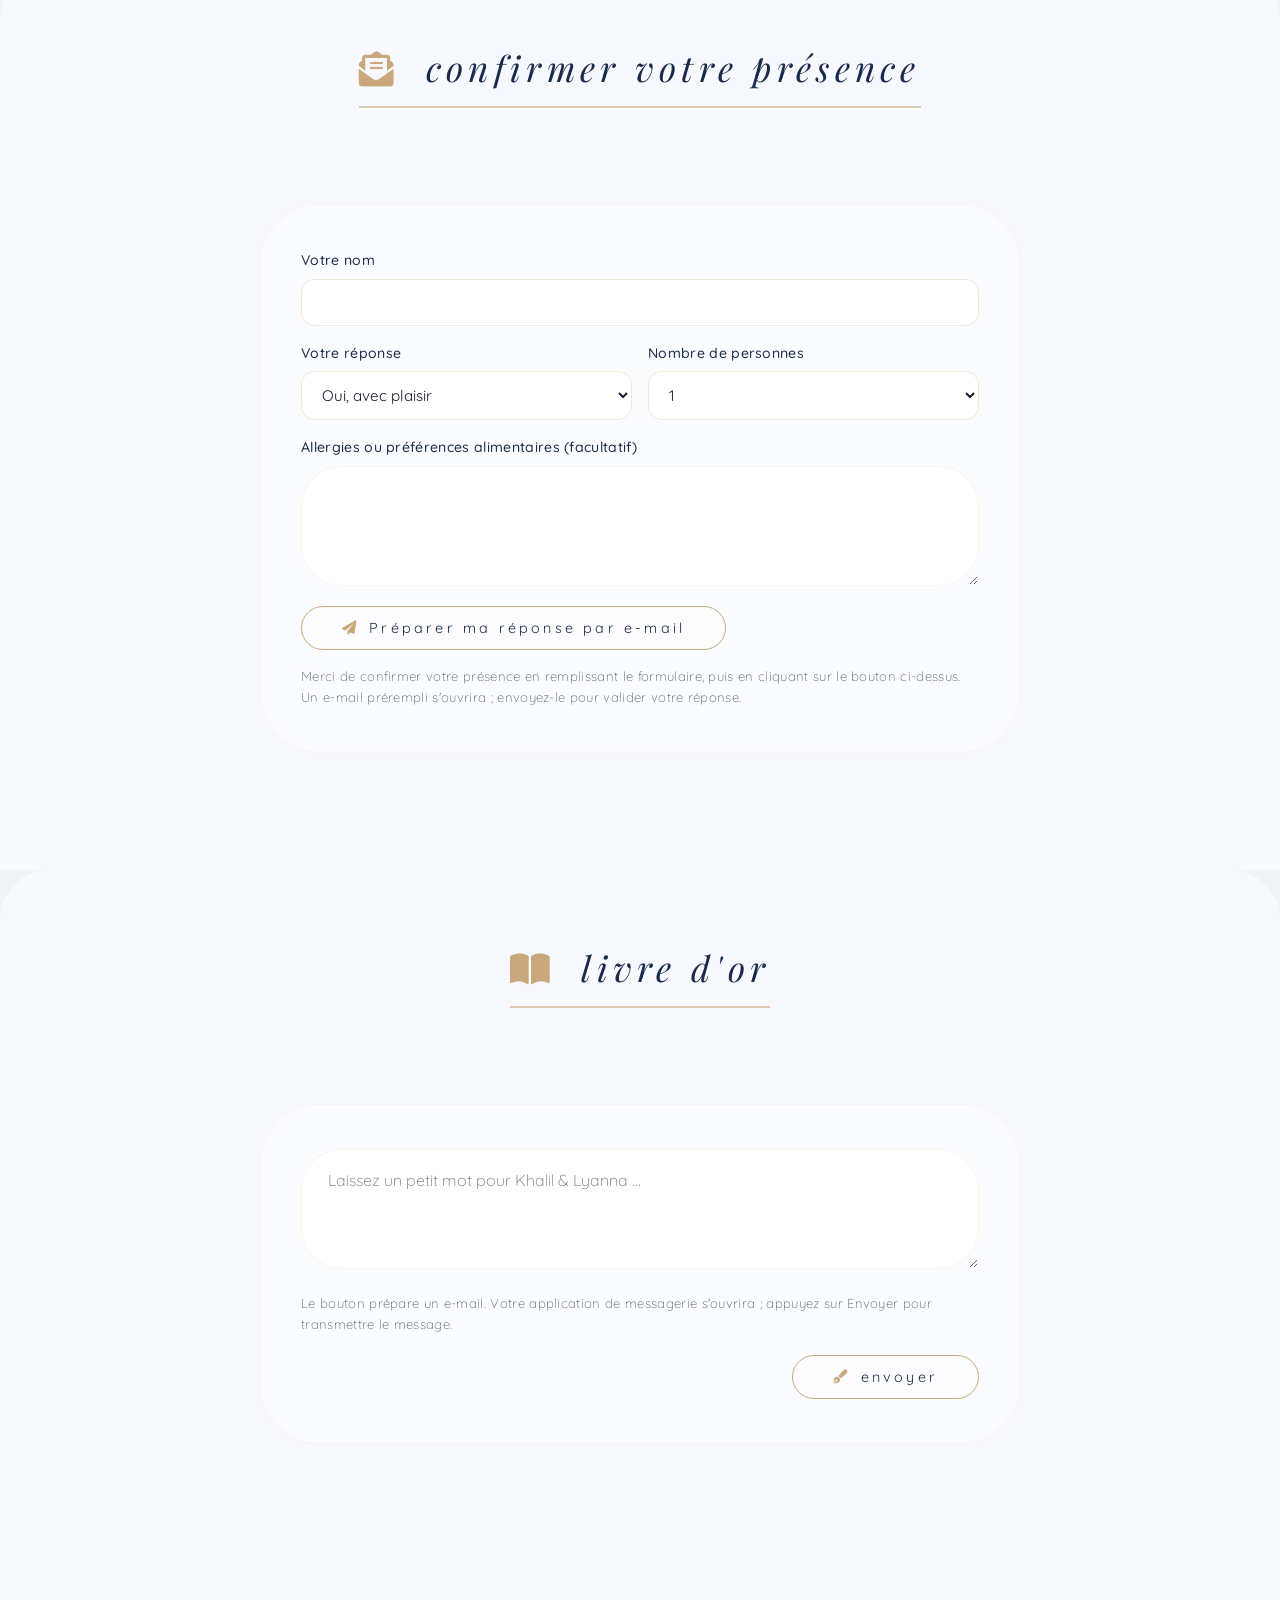
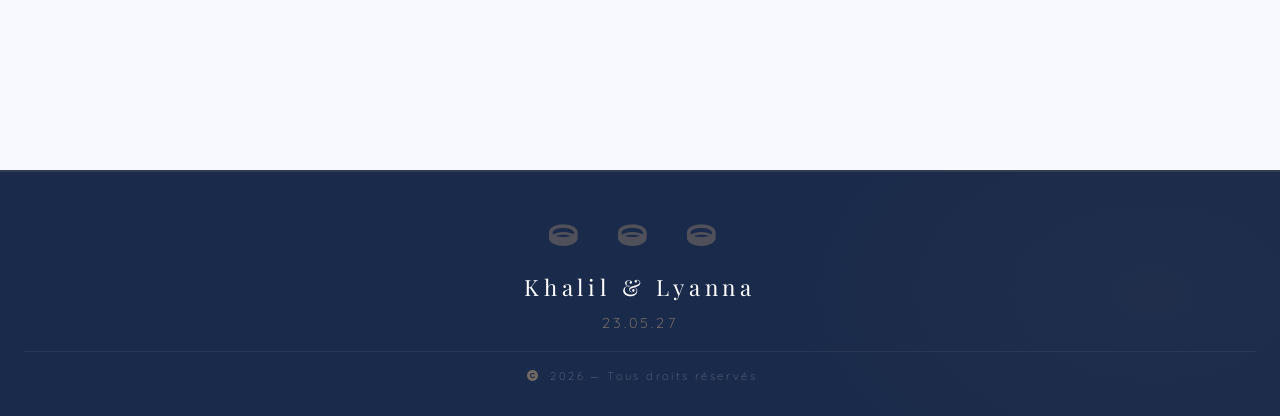
==== commit 7d619788: "Improve responsive layout and add wedding gallery page" ====
--- a/index.html
+++ b/index.html
@@ -10,1038 +10,23 @@
     <link href="https://fonts.googleapis.com/css2?family=Playfair+Display:ital,wght@0,400;0,600;1,400&family=Quicksand:wght@300;400;500&display=swap" rel="stylesheet">
     <!-- Font Awesome 6 -->
     <link rel="stylesheet" href="https://cdnjs.cloudflare.com/ajax/libs/font-awesome/6.0.0-beta3/css/all.min.css">
-    <style>
-        * {
-            margin: 0;
-            padding: 0;
-            box-sizing: border-box;
-        }
-
-        html {
-            scroll-behavior: smooth;
-        }
-
-        body {
-            background-color: #f0f2f5;
-            font-family: 'Quicksand', sans-serif;
-            font-weight: 300;
-            color: #1a1a2e;
-            letter-spacing: 0.02em;
-            line-height: 1.6;
-            overflow-x: hidden;
-        }
-
-        :root {
-            --ivory: #f5f0eb;
-            --sage: #a8b5a0;
-            --champagne: #e8dccc;
-            --soft-blush: #f0dcd6;
-            --gold: #c9a87c;
-            --gold-light: #dfc9a8;
-            --gold-shadow: rgba(184, 150, 110, 0.25);
-            --dark-text: #1a1a2e;
-            --light-text: #5a5a7a;
-            --deep-gold: #b8943e;
-            --luxury-blue: #1a2a4a;
-            --luxury-blue-light: #2a3a6a;
-            --luxury-blue-pale: #e8ecf5;
-            --rose: #d4a0a0;
-            --rose-light: #e8c8c8;
-            --rose-glow: rgba(212, 160, 160, 0.2);
-            --blue-reflect: rgba(26, 42, 74, 0.06);
-            --gold-text: #c9a87c;
-            --date-color: #b8943e;
-            --marine-blue: #0f2847;
-            --marine-blue-light: #1a3a5a;
-            --marine-glow: rgba(15, 40, 71, 0.08);
-        }
-
-        .container {
-            max-width: 1200px;
-            margin: 0 auto;
-            padding: 0 24px;
-        }
-
-        /* ----- NAVBAR ----- */
-        .navbar {
-            position: fixed;
-            top: 0;
-            left: 0;
-            right: 0;
-            z-index: 1000;
-            padding: 14px 40px;
-            background: rgba(26, 42, 74, 0.9);
-            backdrop-filter: blur(16px);
-            border-bottom: 1px solid rgba(201, 168, 124, 0.08);
-            display: flex;
-            justify-content: center;
-            align-items: center;
-            gap: 4px;
-            flex-wrap: wrap;
-            box-shadow: 0 4px 30px rgba(26, 42, 74, 0.12);
-        }
-
-        .nav-btn {
-            background: transparent;
-            border: none;
-            padding: 8px 20px;
-            border-radius: 30px;
-            font-family: 'Quicksand', sans-serif;
-            font-weight: 400;
-            font-size: 0.78rem;
-            color: rgba(255, 255, 255, 0.5);
-            cursor: pointer;
-            transition: all 0.35s ease;
-            letter-spacing: 0.08rem;
-            position: relative;
-        }
-
-        .nav-btn i {
-            margin-right: 6px;
-            font-size: 0.7rem;
-            color: var(--gold);
-            opacity: 0.4;
-            transition: all 0.35s ease;
-        }
-
-        .nav-btn::before {
-            content: '';
-            position: absolute;
-            inset: 0;
-            border-radius: 30px;
-            padding: 1px;
-            background: linear-gradient(135deg, transparent, transparent);
-            -webkit-mask: linear-gradient(#fff 0 0) content-box, linear-gradient(#fff 0 0);
-            -webkit-mask-composite: xor;
-            mask-composite: exclude;
-            transition: all 0.5s ease;
-            opacity: 0;
-        }
-
-        .nav-btn:hover {
-            color: #fff;
-            background: rgba(201, 168, 124, 0.08);
-            transform: translateY(-1px);
-        }
-
-        .nav-btn:hover i {
-            opacity: 1;
-            color: var(--gold);
-        }
-
-        .nav-btn:hover::before {
-            opacity: 1;
-            background: linear-gradient(135deg, var(--gold), rgba(201, 168, 124, 0.3));
-        }
-
-        .nav-btn.active {
-            color: #fff;
-            background: rgba(201, 168, 124, 0.12);
-        }
-
-        .nav-btn.active i {
-            opacity: 1;
-            color: var(--gold);
-        }
-
-        .nav-btn.active::before {
-            opacity: 1;
-            background: linear-gradient(135deg, var(--gold), rgba(201, 168, 124, 0.2));
-        }
-
-        .lang-switch {
-            display: flex;
-            gap: 4px;
-            align-items: center;
-            margin-left: 16px;
-            border-left: 1px solid rgba(255, 255, 255, 0.06);
-            padding-left: 16px;
-        }
-
-        .lang-switch button {
-            background: transparent;
-            border: none;
-            padding: 4px 12px;
-            border-radius: 20px;
-            font-family: 'Quicksand', sans-serif;
-            font-weight: 400;
-            font-size: 0.65rem;
-            color: rgba(255, 255, 255, 0.3);
-            cursor: pointer;
-            transition: all 0.3s ease;
-            letter-spacing: 0.05rem;
-        }
-
-        .lang-switch button:hover {
-            color: #fff;
-            background: rgba(201, 168, 124, 0.08);
-        }
-
-        .lang-switch button.active {
-            color: var(--gold);
-            background: rgba(201, 168, 124, 0.1);
-        }
-
-        section {
-            padding: 100px 0 80px;
-            position: relative;
-            transition: all 0.2s ease;
-        }
-
-        h2 {
-            font-family: 'Playfair Display', serif;
-            font-weight: 400;
-            font-size: 2.2rem;
-            letter-spacing: 0.15em;
-            color: var(--luxury-blue);
-            margin-bottom: 2.5rem;
-            text-align: center;
-            border-bottom: 2px solid var(--gold-light);
-            display: inline-block;
-            padding-bottom: 10px;
-            font-style: italic;
-        }
-
-        .section-title {
-            text-align: center;
-            margin-bottom: 3.5rem;
-        }
-
-        /* ----- HERO ----- */
-        .hero {
-            padding: 0;
-            height: 100vh;
-            min-height: 700px;
-            display: flex;
-            align-items: center;
-            justify-content: center;
-            position: relative;
-            overflow: hidden;
-            margin-top: 0;
-        }
-
-        .hero-image {
-            position: absolute;
-            inset: 0;
-            z-index: 0;
-            width: 100%;
-            height: 100%;
-            object-fit: cover;
-            display: block;
-        }
-
-        .hero-overlay {
-            position: absolute;
-            inset: 0;
-            background: linear-gradient(135deg, rgba(26, 42, 74, 0.35) 0%, rgba(212, 160, 160, 0.15) 100%);
-            z-index: 1;
-        }
-
-        .hero-content {
-            position: relative;
-            z-index: 3;
-            text-align: center;
-            padding: 50px 60px;
-            background: rgba(255, 255, 255, 0.06);
-            backdrop-filter: blur(8px);
-            border-radius: 60px;
-            box-shadow: 0 0 60px rgba(26, 42, 74, 0.1), inset 0 0 60px rgba(212, 160, 160, 0.03);
-            max-width: 850px;
-            width: 90%;
-            transition: box-shadow 0.4s ease;
-            border: 1px solid rgba(255, 255, 255, 0.06);
-        }
-
-        .hero-content:hover {
-            box-shadow: 0 0 80px rgba(201, 168, 124, 0.12), inset 0 0 80px rgba(201, 168, 124, 0.03);
-        }
-
-        .hero-content h1 {
-            font-family: 'Playfair Display', serif;
-            font-weight: 400;
-            font-size: 5rem;
-            letter-spacing: 0.2rem;
-            color: #fff;
-            text-shadow: 0 4px 40px rgba(0, 0, 0, 0.2);
-            margin-bottom: 0.2rem;
-        }
-
-        .hero-content .sub {
-            font-family: 'Playfair Display', serif;
-            font-weight: 400;
-            font-size: 1.6rem;
-            letter-spacing: 0.3rem;
-            color: var(--date-color);
-            border-top: 1px solid rgba(201, 168, 124, 0.2);
-            border-bottom: 1px solid rgba(201, 168, 124, 0.2);
-            display: inline-block;
-            padding: 4px 20px;
-            margin-top: 4px;
-            font-style: italic;
-            text-shadow: 0 2px 20px rgba(0, 0, 0, 0.15);
-        }
-
-        /* ----- STICKY WRAPPER avec superposition des sections ----- */
-        .sticky-wrapper {
-            position: relative;
-        }
-
-        .sticky-wrapper .hero-sticky {
-            position: sticky;
-            top: 0;
-            z-index: 1;
-            height: 100vh;
-        }
-
-        /* Animation de superposition : chaque section se superpose à la précédente */
-        .sticky-wrapper section:not(.hero) {
-            position: sticky;
-            top: 0;
-            z-index: 2;
-            background: rgba(248, 250, 255, 0.92);
-            backdrop-filter: blur(6px);
-            border-radius: 50px 50px 0 0;
-            padding-top: 70px;
-            margin-top: 0;
-            min-height: 100vh;
-            transform: translateY(0);
-            transition: transform 0.1s ease;
-            opacity: 1;
-        }
-
-        /* Effet de superposition : la section du bas glisse sur celle du haut */
-        .sticky-wrapper section:not(.hero)::before {
-            content: '';
-            position: absolute;
-            top: -30px;
-            left: 0;
-            right: 0;
-            height: 60px;
-            background: linear-gradient(to bottom, transparent, rgba(248, 250, 255, 0.92));
-            pointer-events: none;
-            z-index: 0;
-        }
-
-        .countdown-section,
-        .agenda-section,
-        .info-section,
-        .faq-section,
-        .rsvp-section,
-        .gallery-section,
-        .story-section,
-        .guestbook-section {
-            background: rgba(248, 250, 255, 0.92);
-            backdrop-filter: blur(6px);
-        }
-
-        /* Ordre des z-index pour la superposition */
-        .countdown-section { z-index: 2; }
-        .agenda-section { z-index: 3; }
-        .info-section { z-index: 4; }
-        .gallery-section { z-index: 5; }
-        .story-section { z-index: 6; }
-        .faq-section { z-index: 7; }
-        .rsvp-section { z-index: 8; }
-        .guestbook-section { z-index: 9; }
-
-        /* ----- SECTIONS AVEC BLEU MARIN ET REFLETS ----- */
-        .countdown-section {
-            background: linear-gradient(145deg, rgba(15, 40, 71, 0.04) 0%, rgba(248, 250, 255, 0.94) 100%);
-            position: relative;
-            overflow: hidden;
-        }
-        .countdown-section::before {
-            content: '';
-            position: absolute;
-            top: -30%;
-            right: -10%;
-            width: 60%;
-            height: 80%;
-            background: radial-gradient(ellipse, rgba(15, 40, 71, 0.04) 0%, transparent 70%);
-            pointer-events: none;
-            z-index: 0;
-        }
-        .countdown-section .container {
-            position: relative;
-            z-index: 1;
-        }
-
-        .story-section {
-            background: linear-gradient(145deg, rgba(15, 40, 71, 0.05) 0%, rgba(245, 240, 245, 0.92) 100%);
-            position: relative;
-            overflow: hidden;
-            padding: 0;
-            min-height: 100vh;
-            display: flex;
-            align-items: center;
-            justify-content: center;
-        }
-        .story-section::before {
-            content: '';
-            position: absolute;
-            bottom: -20%;
-            left: -10%;
-            width: 50%;
-            height: 70%;
-            background: radial-gradient(ellipse, rgba(15, 40, 71, 0.04) 0%, transparent 70%);
-            pointer-events: none;
-            z-index: 0;
-        }
-        .story-section .container {
-            position: relative;
-            z-index: 1;
-            padding: 60px 24px;
-            width: 100%;
-        }
-
-        .guestbook-section {
-            background: linear-gradient(145deg, rgba(15, 40, 71, 0.03) 0%, rgba(240, 242, 245, 0.94) 100%);
-            position: relative;
-            overflow: hidden;
-        }
-        .guestbook-section::before {
-            content: '';
-            position: absolute;
-            top: -20%;
-            left: 20%;
-            width: 40%;
-            height: 60%;
-            background: radial-gradient(ellipse, rgba(201, 168, 124, 0.05) 0%, transparent 70%);
-            pointer-events: none;
-            z-index: 0;
-        }
-        .guestbook-section .container {
-            position: relative;
-            z-index: 1;
-        }
-
-        /* ----- COUNTDOWN ----- */
-        .countdown-grid {
-            display: flex;
-            justify-content: center;
-            gap: 30px;
-            flex-wrap: wrap;
-        }
-
-        .countdown-item {
-            background: rgba(255, 255, 255, 0.6);
-            backdrop-filter: blur(2px);
-            padding: 22px 32px;
-            min-width: 120px;
-            border-radius: 40px;
-            text-align: center;
-            border: 1px solid rgba(201, 168, 124, 0.12);
-            transition: all 0.25s ease;
-            box-shadow: 0 4px 16px rgba(26, 42, 74, 0.04);
-        }
-
-        .countdown-item:hover {
-            box-shadow: 0 0 40px rgba(201, 168, 124, 0.12);
-            border-color: var(--gold);
-            transform: translateY(-6px);
-            background: rgba(255, 255, 255, 0.85);
-        }
-
-        .countdown-item span {
-            display: block;
-            font-family: 'Playfair Display', serif;
-            font-size: 3.2rem;
-            font-weight: 400;
-            letter-spacing: 0.1rem;
-            color: var(--luxury-blue);
-        }
-
-        .countdown-item small {
-            font-size: 0.9rem;
-            text-transform: uppercase;
-            letter-spacing: 0.25rem;
-            color: var(--light-text);
-            font-weight: 400;
-        }
-
-        .countdown-item i {
-            color: var(--gold);
-            margin-right: 6px;
-            font-size: 0.9rem;
-        }
-
-        /* ----- AGENDA ----- */
-        .agenda-wrapper {
-            display: flex;
-            align-items: center;
-            gap: 60px;
-            max-width: 1100px;
-            margin: 0 auto;
-        }
-
-        .agenda-content {
-            flex: 1;
-            display: flex;
-            flex-direction: column;
-            gap: 16px;
-        }
-
-        .agenda-item {
-            display: flex;
-            align-items: center;
-            gap: 16px;
-            padding: 16px 24px;
-            background: rgba(255, 255, 255, 0.5);
-            backdrop-filter: blur(2px);
-            border-radius: 40px;
-            border: 1px solid rgba(201, 168, 124, 0.08);
-            transition: all 0.25s ease;
-            box-shadow: 0 2px 8px rgba(26, 42, 74, 0.02);
-        }
-
-        .agenda-item:hover {
-            box-shadow: 0 0 30px rgba(201, 168, 124, 0.08);
-            border-color: var(--gold);
-            background: rgba(255, 255, 255, 0.8);
-            transform: translateX(4px);
-        }
-
-        .agenda-time {
-            font-weight: 500;
-            color: var(--luxury-blue);
-            letter-spacing: 0.1rem;
-            font-size: 1rem;
-            display: flex;
-            align-items: center;
-            gap: 10px;
-            min-width: 80px;
-        }
-
-        .agenda-time i {
-            color: var(--gold);
-            font-size: 0.9rem;
-            width: 18px;
-        }
-
-        .agenda-desc {
-            font-weight: 300;
-            color: var(--dark-text);
-            font-size: 0.95rem;
-        }
-
-        .agenda-desc i {
-            margin-right: 8px;
-            opacity: 0.7;
-        }
-
-        .agenda-image {
-            flex: 0 0 380px;
-            border-radius: 40px;
-            overflow: hidden;
-            border: 3px solid rgba(201, 168, 124, 0.12);
-            box-shadow: 0 8px 40px rgba(26, 42, 74, 0.06);
-            transition: all 0.4s ease;
-            aspect-ratio: 4/5;
-        }
-
-        .agenda-image:hover {
-            box-shadow: 0 0 60px rgba(201, 168, 124, 0.08);
-            border-color: var(--gold);
-            transform: scale(1.005);
-        }
-
-        .agenda-image img {
-            width: 100%;
-            height: 100%;
-            object-fit: cover;
-            display: block;
-            transition: transform 0.6s ease;
-        }
-
-        .agenda-image:hover img {
-            transform: scale(1.03);
-        }
-
-        /* ----- INFOS, FAQ ET RSVP ----- */
-        .info-section, .faq-section, .rsvp-section { position: relative; overflow: hidden; }
-        .info-section { background: linear-gradient(145deg, rgba(15, 40, 71, 0.04), rgba(248, 250, 255, 0.96)); }
-        .faq-section { background: linear-gradient(145deg, rgba(212, 160, 160, 0.08), rgba(248, 250, 255, 0.96)); }
-        .rsvp-section { background: linear-gradient(145deg, rgba(201, 168, 124, 0.1), rgba(248, 250, 255, 0.96)); }
-        .info-section .container, .faq-section .container, .rsvp-section .container { position: relative; z-index: 1; }
-        .info-grid { display: grid; grid-template-columns: repeat(3, minmax(0, 1fr)); gap: 18px; }
-        .info-card { padding: 30px 24px; text-align: center; border-radius: 28px; background: rgba(255,255,255,.68); border: 1px solid rgba(201,168,124,.2); box-shadow: 0 8px 28px rgba(26,42,74,.05); }
-        .info-card > i { color: var(--gold); font-size: 1.5rem; margin-bottom: 12px; }
-        .info-card h3 { color: var(--luxury-blue); font-family: 'Playfair Display', serif; font-size: 1.2rem; font-weight: 400; margin-bottom: 8px; }
-        .info-card p { color: var(--light-text); font-size: .9rem; }
-        .info-card a { display: inline-block; margin-top: 12px; color: var(--luxury-blue); text-decoration-color: var(--gold); text-underline-offset: 4px; }
-        .template-note { max-width: 760px; margin: 18px auto 0; color: var(--light-text); font-size: .82rem; text-align: center; }
-        .faq-list { max-width: 820px; margin: 0 auto; display: grid; gap: 12px; }
-        .faq-list details { padding: 18px 24px; border: 1px solid rgba(201,168,124,.2); border-radius: 22px; background: rgba(255,255,255,.68); color: var(--light-text); }
-        .faq-list summary { color: var(--luxury-blue); cursor: pointer; font-weight: 500; }
-        .faq-list details p { margin-top: 10px; font-size: .92rem; }
-        .rsvp-form { max-width: 760px; margin: 0 auto; }
-        .rsvp-fields { display: grid; grid-template-columns: repeat(2, minmax(0,1fr)); gap: 16px; }
-        .form-field { display: flex; flex-direction: column; gap: 7px; color: var(--luxury-blue); font-size: .88rem; font-weight: 500; }
-        .form-field-full { grid-column: 1 / -1; }
-        .form-field input, .form-field select, .form-field textarea { width: 100%; padding: 13px 16px; border: 1px solid rgba(201,168,124,.25); border-radius: 14px; background: rgba(255,255,255,.88); color: var(--dark-text); font: 400 .95rem 'Quicksand', sans-serif; }
-        .form-field textarea { min-height: 90px; resize: vertical; }
-        .form-field input:focus, .form-field select:focus, .form-field textarea:focus { outline: 2px solid var(--gold-light); outline-offset: 2px; }
-        .rsvp-submit { margin-top: 20px; }
-        .form-note { margin-top: 16px; color: var(--light-text); font-size: .82rem; line-height: 1.6; }
-        .form-status { margin-top: 14px; color: var(--luxury-blue); font-size: .9rem; }
-        @media (max-width: 700px) { .info-grid { grid-template-columns: 1fr; } }
-        @media (max-width: 540px) { .rsvp-fields { grid-template-columns: 1fr; } .form-field-full { grid-column: auto; } }
-
-        /* ----- GALERIE ----- */
-        .gallery-section {
-            position: relative;
-            overflow: hidden;
-            background: linear-gradient(145deg, rgba(201, 168, 124, 0.08), rgba(248, 250, 255, 0.96) 55%, rgba(212, 160, 160, 0.08));
-        }
-        .gallery-section .container { position: relative; z-index: 1; }
-        .gallery-grid { display: grid; grid-template-columns: repeat(4, minmax(0, 1fr)); gap: 18px; }
-        .gallery-card {
-            position: relative; min-width: 0; aspect-ratio: 4 / 5; overflow: hidden;
-            border: 1px solid rgba(201, 168, 124, 0.28); border-radius: 28px;
-            background: var(--champagne); box-shadow: 0 12px 34px rgba(26, 42, 74, 0.1);
-        }
-        .gallery-card img { display: block; width: 100%; height: 100%; object-fit: cover; transition: transform 0.65s ease; }
-        .gallery-card::after {
-            content: ''; position: absolute; inset: 35% 0 0;
-            background: linear-gradient(transparent, rgba(15, 40, 71, 0.74)); pointer-events: none;
-        }
-        .gallery-card figcaption {
-            position: absolute; z-index: 1; right: 18px; bottom: 18px; left: 18px; color: #fff;
-            font-family: 'Playfair Display', serif; font-size: 1.08rem; font-style: italic;
-            text-shadow: 0 2px 10px rgba(0, 0, 0, 0.25);
-        }
-        .gallery-card:hover img { transform: scale(1.06); }
-        @media (max-width: 900px) { .gallery-grid { grid-template-columns: repeat(2, minmax(0, 1fr)); } }
-        @media (max-width: 480px) {
-            .gallery-grid { gap: 12px; }
-            .gallery-card { border-radius: 20px; }
-            .gallery-card figcaption { right: 12px; bottom: 12px; left: 12px; font-size: 0.9rem; }
-        }
-
-        /* ----- STORY - photo en fond, texte par-dessus ----- */
-        .story-section {
-            background: none;
-            position: relative;
-        }
-
-        .story-bg {
-            position: absolute;
-            inset: 0;
-            z-index: 0;
-            width: 100%;
-            height: 100%;
-            object-fit: cover;
-            display: block;
-        }
-
-        .story-overlay {
-            position: absolute;
-            inset: 0;
-            z-index: 1;
-            background: linear-gradient(135deg, rgba(26, 42, 74, 0.5) 0%, rgba(26, 42, 74, 0.2) 50%, rgba(212, 160, 160, 0.15) 100%);
-        }
-
-        .story-section .container {
-            position: relative;
-            z-index: 2;
-            display: flex;
-            flex-direction: column;
-            align-items: center;
-            justify-content: center;
-            min-height: 100vh;
-            padding: 80px 24px;
-        }
-
-        .story-section .section-title h2 {
-            color: #fff;
-            border-bottom-color: rgba(201, 168, 124, 0.4);
-            text-shadow: 0 2px 20px rgba(0, 0, 0, 0.2);
-        }
-
-        .story-section .section-title h2 i {
-            color: var(--gold) !important;
-        }
-
-        .story-card-overlay {
-            max-width: 800px;
-            margin: 0 auto;
-            background: rgba(255, 255, 255, 0.12);
-            backdrop-filter: blur(12px);
-            padding: 50px 60px;
-            border-radius: 60px;
-            border: 1px solid rgba(255, 255, 255, 0.08);
-            box-shadow: 0 8px 40px rgba(0, 0, 0, 0.15);
-            text-align: center;
-            transition: all 0.4s ease;
-        }
-
-        .story-card-overlay:hover {
-            background: rgba(255, 255, 255, 0.18);
-            box-shadow: 0 0 60px rgba(201, 168, 124, 0.08);
-            border-color: rgba(201, 168, 124, 0.2);
-        }
-
-        .story-card-overlay p {
-            font-family: 'Playfair Display', serif;
-            font-size: 1.4rem;
-            font-weight: 400;
-            line-height: 2;
-            color: #fff;
-            font-style: italic;
-            text-shadow: 0 2px 20px rgba(0, 0, 0, 0.15);
-        }
-
-        .story-card-overlay .ring-icon-big {
-            text-align: center;
-            font-size: 2.2rem;
-            color: var(--gold);
-            margin-top: 20px;
-            opacity: 0.6;
-            letter-spacing: 14px;
-        }
-
-        /* ----- GUESTBOOK ----- */
-        .guestbook-container {
-            max-width: 760px;
-            margin: 0 auto;
-            background: rgba(255, 255, 255, 0.6);
-            backdrop-filter: blur(2px);
-            padding: 44px 40px;
-            border-radius: 60px;
-            border: 1px solid rgba(201, 168, 124, 0.08);
-            transition: all 0.3s ease;
-        }
-
-        .guestbook-container:hover {
-            box-shadow: 0 0 60px rgba(201, 168, 124, 0.08);
-            border-color: var(--gold);
-        }
-
-        .guestbook-container textarea {
-            width: 100%;
-            border: 1px solid rgba(201, 168, 124, 0.12);
-            border-radius: 40px;
-            padding: 20px 26px;
-            font-family: 'Quicksand', sans-serif;
-            font-weight: 300;
-            font-size: 1rem;
-            resize: vertical;
-            background: rgba(255, 255, 255, 0.8);
-            color: var(--dark-text);
-            transition: border 0.2s, box-shadow 0.2s;
-            min-height: 120px;
-        }
-
-        .guestbook-container textarea:focus {
-            outline: none;
-            border-color: var(--gold);
-            box-shadow: 0 0 30px rgba(201, 168, 124, 0.06);
-        }
-
-        .guestbook-container .btn {
-            background: transparent;
-            border: 1px solid var(--gold);
-            padding: 12px 40px;
-            border-radius: 60px;
-            font-family: 'Quicksand', sans-serif;
-            font-weight: 400;
-            letter-spacing: 0.2rem;
-            color: var(--luxury-blue);
-            margin-top: 20px;
-            cursor: pointer;
-            transition: all 0.25s ease;
-            font-size: 0.9rem;
-            background: rgba(255, 255, 255, 0.3);
-            display: inline-flex;
-            align-items: center;
-            gap: 10px;
-        }
-
-        .guestbook-container .btn i {
-            color: var(--gold);
-        }
-
-        .guestbook-container .btn:hover {
-            background: var(--gold);
-            color: #fff;
-            box-shadow: 0 0 50px rgba(201, 168, 124, 0.12);
-            border-color: var(--gold);
-        }
-        .guestbook-container .btn:hover i {
-            color: #fff;
-        }
-
-        .message-confirm {
-            display: none;
-            text-align: center;
-            margin-top: 20px;
-            padding: 12px;
-            background: rgba(201, 168, 124, 0.06);
-            border-radius: 60px;
-            color: var(--luxury-blue);
-            font-weight: 400;
-        }
-        .message-confirm.show {
-            display: block;
-        }
-
-        .gold-divider {
-            width: 80px;
-            height: 2px;
-            background: var(--gold);
-            margin: 20px auto;
-            opacity: 0.3;
-        }
-
-        /* ----- FOOTER avec copyright ----- */
-        .footer {
-            background: var(--luxury-blue);
-            padding: 40px 24px 30px;
-            text-align: center;
-            border-top: 2px solid rgba(201, 168, 124, 0.15);
-            position: relative;
-            overflow: hidden;
-            z-index: 10;
-        }
-
-        .footer::before {
-            content: '';
-            position: absolute;
-            top: -50%;
-            right: -20%;
-            width: 60%;
-            height: 200%;
-            background: radial-gradient(ellipse, rgba(201, 168, 124, 0.03) 0%, transparent 70%);
-            pointer-events: none;
-        }
-
-        .footer-content {
-            position: relative;
-            z-index: 1;
-        }
-
-        .footer .footer-ring {
-            font-size: 1.8rem;
-            color: var(--gold);
-            opacity: 0.3;
-            letter-spacing: 16px;
-            margin-bottom: 12px;
-        }
-
-        .footer .footer-names {
-            font-family: 'Playfair Display', serif;
-            font-size: 1.4rem;
-            font-weight: 400;
-            color: #fff;
-            letter-spacing: 0.3rem;
-            margin-bottom: 6px;
-        }
-
-        .footer .footer-date {
-            color: var(--gold);
-            font-size: 0.9rem;
-            letter-spacing: 0.2rem;
-            margin-bottom: 16px;
-            opacity: 0.7;
-        }
-
-        .footer .footer-copy {
-            color: rgba(255, 255, 255, 0.3);
-            font-size: 0.7rem;
-            letter-spacing: 0.15rem;
-            border-top: 1px solid rgba(255, 255, 255, 0.05);
-            padding-top: 16px;
-            margin-top: 8px;
-        }
-
-        .footer .footer-copy i {
-            color: var(--gold);
-            margin: 0 4px;
-            opacity: 0.5;
-        }
-
-        /* Responsive */
-        @media (max-width: 968px) {
-            .agenda-wrapper {
-                flex-direction: column;
-                gap: 30px;
-            }
-            .agenda-image {
-                flex: 0 0 auto;
-                width: 100%;
-                max-width: 500px;
-                aspect-ratio: 4/3;
-            }
-            .agenda-content {
-                width: 100%;
-            }
-        }
-
-        @media (max-width: 768px) {
-            .navbar {
-                padding: 10px 16px;
-                gap: 2px;
-            }
-            .nav-btn {
-                padding: 6px 14px;
-                font-size: 0.65rem;
-            }
-            .nav-btn i {
-                margin-right: 4px;
-                font-size: 0.6rem;
-            }
-            .lang-switch {
-                margin-left: 8px;
-                padding-left: 8px;
-            }
-            .lang-switch button {
-                padding: 3px 8px;
-                font-size: 0.55rem;
-            }
-            .hero-content h1 {
-                font-size: 3.2rem;
-            }
-            .hero-content .sub {
-                font-size: 1.2rem;
-            }
-            .hero-content {
-                padding: 30px 20px;
-            }
-            .countdown-item {
-                min-width: 80px;
-                padding: 16px 16px;
-            }
-            .countdown-item span {
-                font-size: 2.4rem;
-            }
-            .story-card-overlay {
-                padding: 30px 24px;
-            }
-            .story-card-overlay p {
-                font-size: 1.1rem;
-            }
-            .guestbook-container {
-                padding: 28px 18px;
-            }
-            section {
-                padding: 80px 0 60px;
-            }
-            .sticky-wrapper section:not(.hero) {
-                padding-top: 50px;
-                border-radius: 30px 30px 0 0;
-            }
-            .agenda-item {
-                padding: 14px 18px;
-                flex-wrap: wrap;
-            }
-            .agenda-time {
-                min-width: 70px;
-                font-size: 0.9rem;
-            }
-            .agenda-desc {
-                font-size: 0.85rem;
-            }
-            .agenda-image {
-                max-width: 100%;
-                aspect-ratio: 4/3;
-            }
-            .footer .footer-names {
-                font-size: 1.1rem;
-            }
-            .story-section .container {
-                min-height: 70vh;
-                padding: 60px 16px;
-            }
-        }
-
-        @media (max-width: 480px) {
-            .hero-content h1 {
-                font-size: 2.4rem;
-            }
-            .hero-content .sub {
-                font-size: 1rem;
-                letter-spacing: 0.2rem;
-            }
-            .countdown-item {
-                min-width: 65px;
-                padding: 12px 10px;
-            }
-            .countdown-item span {
-                font-size: 1.8rem;
-            }
-            .countdown-item small {
-                font-size: 0.65rem;
-                letter-spacing: 0.1rem;
-            }
-            .countdown-grid {
-                gap: 12px;
-            }
-            .nav-btn {
-                padding: 4px 8px;
-                font-size: 0.55rem;
-            }
-            .navbar {
-                gap: 2px;
-                padding: 8px 6px;
-            }
-            .agenda-item {
-                padding: 12px 14px;
-                border-radius: 30px;
-            }
-            .agenda-time {
-                font-size: 0.8rem;
-                min-width: 60px;
-            }
-            .agenda-desc {
-                font-size: 0.8rem;
-            }
-            .agenda-image {
-                aspect-ratio: 4/3;
-            }
-            .story-card-overlay {
-                padding: 24px 16px;
-            }
-            .story-card-overlay p {
-                font-size: 1rem;
-            }
-            .footer .footer-names {
-                font-size: 0.95rem;
-            }
-            .footer .footer-copy {
-                font-size: 0.6rem;
-            }
-            .story-section .container {
-                min-height: 60vh;
-                padding: 40px 12px;
-            }
-        }
-
-        .agenda-item:nth-child(odd) {
-            background: rgba(201, 168, 124, 0.03);
-        }
-        .countdown-item:nth-child(2) {
-            background: rgba(201, 168, 124, 0.03);
-        }
-        .guestbook-container {
-            background: rgba(255, 255, 255, 0.6);
-        }
-        .hero-content {
-            background: rgba(255, 255, 255, 0.04);
-        }
-    </style>
+    <link rel="stylesheet" href="wedding.css">
 </head>
 <body>
 
     <!-- NAVBAR -->
     <nav class="navbar" id="navbar">
-        <a href="#hero" class="nav-btn active"><i class="fas fa-home"></i> Accueil</a>
-        <a href="#agenda" class="nav-btn"><i class="fas fa-calendar-check"></i> Programme</a>
-        <a href="#infos" class="nav-btn"><i class="fas fa-map-marker-alt"></i> Infos pratiques</a>
-        <a href="#gallery" class="nav-btn"><i class="fas fa-images"></i> Galerie</a>
-        <a href="#story" class="nav-btn"><i class="fas fa-feather-alt"></i> Notre rencontre</a>
-        <a href="#faq" class="nav-btn"><i class="fas fa-question-circle"></i> FAQ</a>
-        <a href="#rsvp" class="nav-btn"><i class="fas fa-envelope-open-text"></i> RSVP</a>
-        <a href="#guestbook" class="nav-btn"><i class="fas fa-book-open"></i> Livre d'or</a>
+        <button class="menu-toggle" id="menuToggle" type="button" aria-expanded="false" aria-controls="navLinks" aria-label="Ouvrir le menu"><i class="fas fa-bars" aria-hidden="true"></i></button>
+        <div class="nav-links" id="navLinks">
+            <a href="#hero" class="nav-btn active"><i class="fas fa-home"></i> Accueil</a>
+            <a href="#agenda" class="nav-btn"><i class="fas fa-calendar-check"></i> Programme</a>
+            <a href="#infos" class="nav-btn"><i class="fas fa-map-marker-alt"></i> Infos pratiques</a>
+            <a href="#gallery" class="nav-btn"><i class="fas fa-images"></i> Galerie</a>
+            <a href="#story" class="nav-btn"><i class="fas fa-feather-alt"></i> Notre rencontre</a>
+            <a href="#faq" class="nav-btn"><i class="fas fa-question-circle"></i> FAQ</a>
+            <a href="#rsvp" class="nav-btn"><i class="fas fa-envelope-open-text"></i> RSVP</a>
+            <a href="#guestbook" class="nav-btn"><i class="fas fa-book-open"></i> Livre d'or</a>
+        </div>
         <div class="lang-switch">
             <button class="active" data-lang="fr" id="langFr">FR</button>
             <button data-lang="en" id="langEn">EN</button>
@@ -1119,22 +104,23 @@
                 </div>
                 <div class="gallery-grid">
                     <figure class="gallery-card">
-                        <img src="https://images.unsplash.com/photo-1664645573886-7eb81dbcf7e5?auto=format&fit=crop&w=900&q=80" alt="Couple noir en tenue de mariage, portrait romantique" loading="lazy" decoding="async">
+                        <a class="gallery-photo-link" href="https://images.unsplash.com/photo-1664645573886-7eb81dbcf7e5?auto=format&amp;fit=crop&amp;w=2000&amp;q=80" target="_blank" rel="noopener noreferrer" aria-label="Ouvrir la photo en grand"><img src="https://images.unsplash.com/photo-1664645573886-7eb81dbcf7e5?auto=format&fit=crop&w=900&q=80" alt="Couple noir en tenue de mariage, portrait romantique" loading="lazy" decoding="async"></a>
                         <figcaption><span data-i18n="gallery-caption-1">Un regard complice</span></figcaption>
                     </figure>
                     <figure class="gallery-card">
-                        <img src="https://images.unsplash.com/photo-1719499683843-721331f2495f?auto=format&fit=crop&w=900&q=80" alt="Mari&eacute;s noirs partageant un baiser" loading="lazy" decoding="async">
+                        <a class="gallery-photo-link" href="https://images.unsplash.com/photo-1719499683843-721331f2495f?auto=format&amp;fit=crop&amp;w=2000&amp;q=80" target="_blank" rel="noopener noreferrer" aria-label="Ouvrir la photo en grand"><img src="https://images.unsplash.com/photo-1719499683843-721331f2495f?auto=format&fit=crop&w=900&q=80" alt="Mari&eacute;s noirs partageant un baiser" loading="lazy" decoding="async"></a>
                         <figcaption><span data-i18n="gallery-caption-2">Le premier baiser</span></figcaption>
                     </figure>
                     <figure class="gallery-card">
-                        <img src="https://images.unsplash.com/photo-1739526169460-198129c6105b?auto=format&fit=crop&w=900&q=80" alt="Portrait de mariés nigérians" loading="lazy" decoding="async">
+                        <a class="gallery-photo-link" href="https://images.unsplash.com/photo-1739526169460-198129c6105b?auto=format&amp;fit=crop&amp;w=2000&amp;q=80" target="_blank" rel="noopener noreferrer" aria-label="Ouvrir la photo en grand"><img src="https://images.unsplash.com/photo-1739526169460-198129c6105b?auto=format&fit=crop&w=900&q=80" alt="Portrait de mariés nigérians" loading="lazy" decoding="async"></a>
                         <figcaption><span data-i18n="gallery-caption-3">Un amour intemporel</span></figcaption>
                     </figure>
                     <figure class="gallery-card">
-                        <img src="https://images.unsplash.com/photo-1606216794074-735e91aa2c92?auto=format&fit=crop&w=900&q=80" alt="Jeunes mariés marchant ensemble dans un champ" loading="lazy" decoding="async">
+                        <a class="gallery-photo-link" href="https://images.unsplash.com/photo-1606216794074-735e91aa2c92?auto=format&amp;fit=crop&amp;w=2000&amp;q=80" target="_blank" rel="noopener noreferrer" aria-label="Ouvrir la photo en grand"><img src="https://images.unsplash.com/photo-1606216794074-735e91aa2c92?auto=format&fit=crop&w=900&q=80" alt="Jeunes mariés marchant ensemble dans un champ" loading="lazy" decoding="async"></a>
                         <figcaption><span data-i18n="gallery-caption-4">Main dans la main</span></figcaption>
                     </figure>
                 </div>
+                <div class="gallery-cta"><a class="btn" href="galerie.html" data-i18n="gallery-see-all"><i class="fas fa-images"></i> Voir les photos du mariage</a></div>
             </div>
         </section>
 
@@ -1294,6 +280,21 @@
                 if (e.key === 'Enter' && !e.shiftKey) {
                     e.preventDefault();
                     sendBtn.click();
+                }
+            });
+
+            const menuToggle = document.getElementById('menuToggle');
+            const navLinks = document.getElementById('navLinks');
+            menuToggle.addEventListener('click', function() {
+                const isOpen = navLinks.classList.toggle('open');
+                menuToggle.setAttribute('aria-expanded', String(isOpen));
+                menuToggle.setAttribute('aria-label', isOpen ? 'Fermer le menu' : 'Ouvrir le menu');
+            });
+            navLinks.addEventListener('click', function(event) {
+                if (event.target.closest('.nav-btn')) {
+                    navLinks.classList.remove('open');
+                    menuToggle.setAttribute('aria-expanded', 'false');
+                    menuToggle.setAttribute('aria-label', 'Ouvrir le menu');
                 }
             });
 
@@ -1365,6 +366,7 @@
                     'guestbook-note': "Le bouton pr\u00E9pare un e-mail. Votre application de messagerie s'ouvrira ; appuyez sur Envoyer pour transmettre le message.",
                     'confirm-msg': "Si votre application e-mail s'ouvre, appuyez sur Envoyer pour transmettre le message.",
                     'gallery-title': 'quelques instants à deux',
+                    'gallery-see-all': 'Voir les photos du mariage',
                     'gallery-caption-1': 'Un regard complice',
                     'gallery-caption-2': 'Le premier baiser',
                     'gallery-caption-3': 'Un amour intemporel',
@@ -1418,6 +420,7 @@
                     'guestbook-note': 'This button prepares an email. Your mail app opens; press Send to transmit the message.',
                     'confirm-msg': 'If your email app opens, press Send to transmit the message.',
                     'gallery-title': 'moments together',
+                    'gallery-see-all': 'See the wedding photos',
                     'gallery-caption-1': 'A knowing glance',
                     'gallery-caption-2': 'The first kiss',
                     'gallery-caption-3': 'A timeless love',
--- a/wedding.css
+++ b/wedding.css
@@ -0,0 +1,1106 @@
+        * {
+            margin: 0;
+            padding: 0;
+            box-sizing: border-box;
+        }
+
+        html {
+            scroll-behavior: smooth;
+        }
+
+        body {
+            background-color: #f0f2f5;
+            font-family: 'Quicksand', sans-serif;
+            font-weight: 300;
+            color: #1a1a2e;
+            letter-spacing: 0.02em;
+            line-height: 1.6;
+            overflow-x: hidden;
+        }
+
+        :root {
+            --ivory: #f5f0eb;
+            --sage: #a8b5a0;
+            --champagne: #e8dccc;
+            --soft-blush: #f0dcd6;
+            --gold: #c9a87c;
+            --gold-light: #dfc9a8;
+            --gold-shadow: rgba(184, 150, 110, 0.25);
+            --dark-text: #1a1a2e;
+            --light-text: #5a5a7a;
+            --deep-gold: #b8943e;
+            --luxury-blue: #1a2a4a;
+            --luxury-blue-light: #2a3a6a;
+            --luxury-blue-pale: #e8ecf5;
+            --rose: #d4a0a0;
+            --rose-light: #e8c8c8;
+            --rose-glow: rgba(212, 160, 160, 0.2);
+            --blue-reflect: rgba(26, 42, 74, 0.06);
+            --gold-text: #c9a87c;
+            --date-color: #b8943e;
+            --marine-blue: #0f2847;
+            --marine-blue-light: #1a3a5a;
+            --marine-glow: rgba(15, 40, 71, 0.08);
+        }
+
+        .container {
+            max-width: 1200px;
+            margin: 0 auto;
+            padding: 0 24px;
+        }
+
+        /* ----- NAVBAR ----- */
+        .navbar {
+            position: fixed;
+            top: 0;
+            left: 0;
+            right: 0;
+            z-index: 1000;
+            padding: 14px 40px;
+            background: rgba(26, 42, 74, 0.9);
+            backdrop-filter: blur(16px);
+            border-bottom: 1px solid rgba(201, 168, 124, 0.08);
+            display: flex;
+            justify-content: center;
+            align-items: center;
+            gap: 4px;
+            flex-wrap: wrap;
+            box-shadow: 0 4px 30px rgba(26, 42, 74, 0.12);
+        }
+
+        .nav-links { display: flex; justify-content: center; align-items: center; gap: 4px; flex-wrap: wrap; }
+        .menu-toggle { display: none; }
+
+        .nav-btn {
+            background: transparent;
+            border: none;
+            padding: 8px 20px;
+            border-radius: 30px;
+            font-family: 'Quicksand', sans-serif;
+            font-weight: 400;
+            font-size: 0.78rem;
+            color: rgba(255, 255, 255, 0.5);
+            cursor: pointer;
+            transition: all 0.35s ease;
+            letter-spacing: 0.08rem;
+            position: relative;
+        }
+
+        .nav-btn i {
+            margin-right: 6px;
+            font-size: 0.7rem;
+            color: var(--gold);
+            opacity: 0.4;
+            transition: all 0.35s ease;
+        }
+
+        .nav-btn::before {
+            content: '';
+            position: absolute;
+            inset: 0;
+            border-radius: 30px;
+            padding: 1px;
+            background: linear-gradient(135deg, transparent, transparent);
+            -webkit-mask: linear-gradient(#fff 0 0) content-box, linear-gradient(#fff 0 0);
+            -webkit-mask-composite: xor;
+            mask-composite: exclude;
+            transition: all 0.5s ease;
+            opacity: 0;
+        }
+
+        .nav-btn:hover {
+            color: #fff;
+            background: rgba(201, 168, 124, 0.08);
+            transform: translateY(-1px);
+        }
+
+        .nav-btn:hover i {
+            opacity: 1;
+            color: var(--gold);
+        }
+
+        .nav-btn:hover::before {
+            opacity: 1;
+            background: linear-gradient(135deg, var(--gold), rgba(201, 168, 124, 0.3));
+        }
+
+        .nav-btn.active {
+            color: #fff;
+            background: rgba(201, 168, 124, 0.12);
+        }
+
+        .nav-btn.active i {
+            opacity: 1;
+            color: var(--gold);
+        }
+
+        .nav-btn.active::before {
+            opacity: 1;
+            background: linear-gradient(135deg, var(--gold), rgba(201, 168, 124, 0.2));
+        }
+
+        .lang-switch {
+            display: flex;
+            gap: 4px;
+            align-items: center;
+            margin-left: 16px;
+            border-left: 1px solid rgba(255, 255, 255, 0.06);
+            padding-left: 16px;
+        }
+
+        .lang-switch button {
+            background: transparent;
+            border: none;
+            padding: 4px 12px;
+            border-radius: 20px;
+            font-family: 'Quicksand', sans-serif;
+            font-weight: 400;
+            font-size: 0.65rem;
+            color: rgba(255, 255, 255, 0.3);
+            cursor: pointer;
+            transition: all 0.3s ease;
+            letter-spacing: 0.05rem;
+        }
+
+        .lang-switch button:hover {
+            color: #fff;
+            background: rgba(201, 168, 124, 0.08);
+        }
+
+        .lang-switch button.active {
+            color: var(--gold);
+            background: rgba(201, 168, 124, 0.1);
+        }
+
+        section {
+            padding: 100px 0 80px;
+            position: relative;
+            transition: all 0.2s ease;
+        }
+
+        h2 {
+            font-family: 'Playfair Display', serif;
+            font-weight: 400;
+            font-size: 2.2rem;
+            letter-spacing: 0.15em;
+            color: var(--luxury-blue);
+            margin-bottom: 2.5rem;
+            text-align: center;
+            border-bottom: 2px solid var(--gold-light);
+            display: inline-block;
+            padding-bottom: 10px;
+            font-style: italic;
+        }
+
+        .section-title {
+            text-align: center;
+            margin-bottom: 3.5rem;
+        }
+
+        /* ----- HERO ----- */
+        .hero {
+            padding: 0;
+            height: 100vh;
+            min-height: 700px;
+            display: flex;
+            align-items: center;
+            justify-content: center;
+            position: relative;
+            overflow: hidden;
+            margin-top: 0;
+        }
+
+        .hero-image {
+            position: absolute;
+            inset: 0;
+            z-index: 0;
+            width: 100%;
+            height: 100%;
+            object-fit: cover;
+            display: block;
+        }
+
+        .hero-overlay {
+            position: absolute;
+            inset: 0;
+            background: linear-gradient(135deg, rgba(26, 42, 74, 0.35) 0%, rgba(212, 160, 160, 0.15) 100%);
+            z-index: 1;
+        }
+
+        .hero-content {
+            position: relative;
+            z-index: 3;
+            text-align: center;
+            padding: 50px 60px;
+            background: rgba(255, 255, 255, 0.06);
+            backdrop-filter: blur(8px);
+            border-radius: 60px;
+            box-shadow: 0 0 60px rgba(26, 42, 74, 0.1), inset 0 0 60px rgba(212, 160, 160, 0.03);
+            max-width: 850px;
+            width: 90%;
+            transition: box-shadow 0.4s ease;
+            border: 1px solid rgba(255, 255, 255, 0.06);
+        }
+
+        .hero-content:hover {
+            box-shadow: 0 0 80px rgba(201, 168, 124, 0.12), inset 0 0 80px rgba(201, 168, 124, 0.03);
+        }
+
+        .hero-content h1 {
+            font-family: 'Playfair Display', serif;
+            font-weight: 400;
+            font-size: 5rem;
+            letter-spacing: 0.2rem;
+            color: #fff;
+            text-shadow: 0 4px 40px rgba(0, 0, 0, 0.2);
+            margin-bottom: 0.2rem;
+        }
+
+        .hero-content .sub {
+            font-family: 'Playfair Display', serif;
+            font-weight: 400;
+            font-size: 1.6rem;
+            letter-spacing: 0.3rem;
+            color: var(--date-color);
+            border-top: 1px solid rgba(201, 168, 124, 0.2);
+            border-bottom: 1px solid rgba(201, 168, 124, 0.2);
+            display: inline-block;
+            padding: 4px 20px;
+            margin-top: 4px;
+            font-style: italic;
+            text-shadow: 0 2px 20px rgba(0, 0, 0, 0.15);
+        }
+
+        /* ----- STICKY WRAPPER avec superposition des sections ----- */
+        .sticky-wrapper {
+            position: relative;
+        }
+
+        .sticky-wrapper .hero-sticky {
+            position: sticky;
+            top: 0;
+            z-index: 1;
+            height: 100vh;
+        }
+
+        /* Animation de superposition : chaque section se superpose à la précédente */
+        .sticky-wrapper section:not(.hero) {
+            position: sticky;
+            top: 0;
+            z-index: 2;
+            background: rgba(248, 250, 255, 0.92);
+            backdrop-filter: blur(6px);
+            border-radius: 50px 50px 0 0;
+            padding-top: 70px;
+            margin-top: 0;
+            min-height: 100vh;
+            transform: translateY(0);
+            transition: transform 0.1s ease;
+            opacity: 1;
+        }
+
+        /* Effet de superposition : la section du bas glisse sur celle du haut */
+        .sticky-wrapper section:not(.hero)::before {
+            content: '';
+            position: absolute;
+            top: -30px;
+            left: 0;
+            right: 0;
+            height: 60px;
+            background: linear-gradient(to bottom, transparent, rgba(248, 250, 255, 0.92));
+            pointer-events: none;
+            z-index: 0;
+        }
+
+        .countdown-section,
+        .agenda-section,
+        .info-section,
+        .faq-section,
+        .rsvp-section,
+        .gallery-section,
+        .story-section,
+        .guestbook-section {
+            background: rgba(248, 250, 255, 0.92);
+            backdrop-filter: blur(6px);
+        }
+
+        /* Ordre des z-index pour la superposition */
+        .countdown-section { z-index: 2; }
+        .agenda-section { z-index: 3; }
+        .info-section { z-index: 4; }
+        .gallery-section { z-index: 5; }
+        .story-section { z-index: 6; }
+        .faq-section { z-index: 7; }
+        .rsvp-section { z-index: 8; }
+        .guestbook-section { z-index: 9; }
+
+        /* ----- SECTIONS AVEC BLEU MARIN ET REFLETS ----- */
+        .countdown-section {
+            background: linear-gradient(145deg, rgba(15, 40, 71, 0.04) 0%, rgba(248, 250, 255, 0.94) 100%);
+            position: relative;
+            overflow: hidden;
+        }
+        .countdown-section::before {
+            content: '';
+            position: absolute;
+            top: -30%;
+            right: -10%;
+            width: 60%;
+            height: 80%;
+            background: radial-gradient(ellipse, rgba(15, 40, 71, 0.04) 0%, transparent 70%);
+            pointer-events: none;
+            z-index: 0;
+        }
+        .countdown-section .container {
+            position: relative;
+            z-index: 1;
+        }
+
+        .story-section {
+            background: linear-gradient(145deg, rgba(15, 40, 71, 0.05) 0%, rgba(245, 240, 245, 0.92) 100%);
+            position: relative;
+            overflow: hidden;
+            padding: 0;
+            min-height: 100vh;
+            display: flex;
+            align-items: center;
+            justify-content: center;
+        }
+        .story-section::before {
+            content: '';
+            position: absolute;
+            bottom: -20%;
+            left: -10%;
+            width: 50%;
+            height: 70%;
+            background: radial-gradient(ellipse, rgba(15, 40, 71, 0.04) 0%, transparent 70%);
+            pointer-events: none;
+            z-index: 0;
+        }
+        .story-section .container {
+            position: relative;
+            z-index: 1;
+            padding: 60px 24px;
+            width: 100%;
+        }
+
+        .guestbook-section {
+            background: linear-gradient(145deg, rgba(15, 40, 71, 0.03) 0%, rgba(240, 242, 245, 0.94) 100%);
+            position: relative;
+            overflow: hidden;
+        }
+        .guestbook-section::before {
+            content: '';
+            position: absolute;
+            top: -20%;
+            left: 20%;
+            width: 40%;
+            height: 60%;
+            background: radial-gradient(ellipse, rgba(201, 168, 124, 0.05) 0%, transparent 70%);
+            pointer-events: none;
+            z-index: 0;
+        }
+        .guestbook-section .container {
+            position: relative;
+            z-index: 1;
+        }
+
+        /* ----- COUNTDOWN ----- */
+        .countdown-grid {
+            display: flex;
+            justify-content: center;
+            gap: 30px;
+            flex-wrap: wrap;
+        }
+
+        .countdown-item {
+            background: rgba(255, 255, 255, 0.6);
+            backdrop-filter: blur(2px);
+            padding: 22px 32px;
+            min-width: 120px;
+            border-radius: 40px;
+            text-align: center;
+            border: 1px solid rgba(201, 168, 124, 0.12);
+            transition: all 0.25s ease;
+            box-shadow: 0 4px 16px rgba(26, 42, 74, 0.04);
+        }
+
+        .countdown-item:hover {
+            box-shadow: 0 0 40px rgba(201, 168, 124, 0.12);
+            border-color: var(--gold);
+            transform: translateY(-6px);
+            background: rgba(255, 255, 255, 0.85);
+        }
+
+        .countdown-item span {
+            display: block;
+            font-family: 'Playfair Display', serif;
+            font-size: 3.2rem;
+            font-weight: 400;
+            letter-spacing: 0.1rem;
+            color: var(--luxury-blue);
+        }
+
+        .countdown-item small {
+            font-size: 0.9rem;
+            text-transform: uppercase;
+            letter-spacing: 0.25rem;
+            color: var(--light-text);
+            font-weight: 400;
+        }
+
+        .countdown-item i {
+            color: var(--gold);
+            margin-right: 6px;
+            font-size: 0.9rem;
+        }
+
+        /* ----- AGENDA ----- */
+        .agenda-wrapper {
+            display: flex;
+            align-items: center;
+            gap: 60px;
+            max-width: 1100px;
+            margin: 0 auto;
+        }
+
+        .agenda-content {
+            flex: 1;
+            display: flex;
+            flex-direction: column;
+            gap: 16px;
+        }
+
+        .agenda-item {
+            display: flex;
+            align-items: center;
+            gap: 16px;
+            padding: 16px 24px;
+            background: rgba(255, 255, 255, 0.5);
+            backdrop-filter: blur(2px);
+            border-radius: 40px;
+            border: 1px solid rgba(201, 168, 124, 0.08);
+            transition: all 0.25s ease;
+            box-shadow: 0 2px 8px rgba(26, 42, 74, 0.02);
+        }
+
+        .agenda-item:hover {
+            box-shadow: 0 0 30px rgba(201, 168, 124, 0.08);
+            border-color: var(--gold);
+            background: rgba(255, 255, 255, 0.8);
+            transform: translateX(4px);
+        }
+
+        .agenda-time {
+            font-weight: 500;
+            color: var(--luxury-blue);
+            letter-spacing: 0.1rem;
+            font-size: 1rem;
+            display: flex;
+            align-items: center;
+            gap: 10px;
+            min-width: 80px;
+        }
+
+        .agenda-time i {
+            color: var(--gold);
+            font-size: 0.9rem;
+            width: 18px;
+        }
+
+        .agenda-desc {
+            font-weight: 300;
+            color: var(--dark-text);
+            font-size: 0.95rem;
+        }
+
+        .agenda-desc i {
+            margin-right: 8px;
+            opacity: 0.7;
+        }
+
+        .agenda-image {
+            flex: 0 0 380px;
+            border-radius: 40px;
+            overflow: hidden;
+            border: 3px solid rgba(201, 168, 124, 0.12);
+            box-shadow: 0 8px 40px rgba(26, 42, 74, 0.06);
+            transition: all 0.4s ease;
+            aspect-ratio: 4/5;
+        }
+
+        .agenda-image:hover {
+            box-shadow: 0 0 60px rgba(201, 168, 124, 0.08);
+            border-color: var(--gold);
+            transform: scale(1.005);
+        }
+
+        .agenda-image img {
+            width: 100%;
+            height: 100%;
+            object-fit: cover;
+            display: block;
+            transition: transform 0.6s ease;
+        }
+
+        .agenda-image:hover img {
+            transform: scale(1.03);
+        }
+
+        /* ----- INFOS, FAQ ET RSVP ----- */
+        .info-section, .faq-section, .rsvp-section { position: relative; overflow: hidden; }
+        .info-section { background: linear-gradient(145deg, rgba(15, 40, 71, 0.04), rgba(248, 250, 255, 0.96)); }
+        .faq-section { background: linear-gradient(145deg, rgba(212, 160, 160, 0.08), rgba(248, 250, 255, 0.96)); }
+        .rsvp-section { background: linear-gradient(145deg, rgba(201, 168, 124, 0.1), rgba(248, 250, 255, 0.96)); }
+        .info-section .container, .faq-section .container, .rsvp-section .container { position: relative; z-index: 1; }
+        .info-grid { display: grid; grid-template-columns: repeat(3, minmax(0, 1fr)); gap: 18px; }
+        .info-card { padding: 30px 24px; text-align: center; border-radius: 28px; background: rgba(255,255,255,.68); border: 1px solid rgba(201,168,124,.2); box-shadow: 0 8px 28px rgba(26,42,74,.05); }
+        .info-card > i { color: var(--gold); font-size: 1.5rem; margin-bottom: 12px; }
+        .info-card h3 { color: var(--luxury-blue); font-family: 'Playfair Display', serif; font-size: 1.2rem; font-weight: 400; margin-bottom: 8px; }
+        .info-card p { color: var(--light-text); font-size: .9rem; }
+        .info-card a { display: inline-block; margin-top: 12px; color: var(--luxury-blue); text-decoration-color: var(--gold); text-underline-offset: 4px; }
+        .template-note { max-width: 760px; margin: 18px auto 0; color: var(--light-text); font-size: .82rem; text-align: center; }
+        .faq-list { max-width: 820px; margin: 0 auto; display: grid; gap: 12px; }
+        .faq-list details { padding: 18px 24px; border: 1px solid rgba(201,168,124,.2); border-radius: 22px; background: rgba(255,255,255,.68); color: var(--light-text); }
+        .faq-list summary { color: var(--luxury-blue); cursor: pointer; font-weight: 500; }
+        .faq-list details p { margin-top: 10px; font-size: .92rem; }
+        .rsvp-form { max-width: 760px; margin: 0 auto; }
+        .rsvp-fields { display: grid; grid-template-columns: repeat(2, minmax(0,1fr)); gap: 16px; }
+        .form-field { display: flex; flex-direction: column; gap: 7px; color: var(--luxury-blue); font-size: .88rem; font-weight: 500; }
+        .form-field-full { grid-column: 1 / -1; }
+        .form-field input, .form-field select, .form-field textarea { width: 100%; padding: 13px 16px; border: 1px solid rgba(201,168,124,.25); border-radius: 14px; background: rgba(255,255,255,.88); color: var(--dark-text); font: 400 .95rem 'Quicksand', sans-serif; }
+        .form-field textarea { min-height: 90px; resize: vertical; }
+        .form-field input:focus, .form-field select:focus, .form-field textarea:focus { outline: 2px solid var(--gold-light); outline-offset: 2px; }
+        .rsvp-submit { margin-top: 20px; }
+        .form-note { margin-top: 16px; color: var(--light-text); font-size: .82rem; line-height: 1.6; }
+        .form-status { margin-top: 14px; color: var(--luxury-blue); font-size: .9rem; }
+        @media (max-width: 700px) { .info-grid { grid-template-columns: 1fr; } }
+        @media (max-width: 540px) { .rsvp-fields { grid-template-columns: 1fr; } .form-field-full { grid-column: auto; } }
+
+        /* ----- GALERIE ----- */
+        .gallery-section {
+            position: relative;
+            overflow: hidden;
+            background: linear-gradient(145deg, rgba(201, 168, 124, 0.08), rgba(248, 250, 255, 0.96) 55%, rgba(212, 160, 160, 0.08));
+        }
+        .gallery-section .container { position: relative; z-index: 1; }
+        .gallery-grid { display: grid; grid-template-columns: repeat(4, minmax(0, 1fr)); gap: 18px; }
+        .gallery-card {
+            position: relative; min-width: 0; aspect-ratio: 4 / 5; overflow: hidden;
+            border: 1px solid rgba(201, 168, 124, 0.28); border-radius: 28px;
+            background: var(--champagne); box-shadow: 0 12px 34px rgba(26, 42, 74, 0.1);
+        }
+        .gallery-photo-link { display: block; width: 100%; height: 100%; }
+        .gallery-card img { display: block; width: 100%; height: 100%; object-fit: cover; transition: transform 0.65s ease; }
+        .gallery-photo-link:focus-visible { outline: 3px solid var(--gold); outline-offset: 3px; }
+        .gallery-card::after {
+            content: ''; position: absolute; inset: 35% 0 0;
+            background: linear-gradient(transparent, rgba(15, 40, 71, 0.74)); pointer-events: none;
+        }
+        .gallery-card figcaption {
+            position: absolute; z-index: 1; right: 18px; bottom: 18px; left: 18px; color: #fff;
+            font-family: 'Playfair Display', serif; font-size: 1.08rem; font-style: italic;
+            text-shadow: 0 2px 10px rgba(0, 0, 0, 0.25);
+        }
+        .gallery-card:hover img { transform: scale(1.06); }
+        @media (max-width: 900px) { .gallery-grid { grid-template-columns: repeat(2, minmax(0, 1fr)); } }
+        @media (max-width: 480px) {
+            .gallery-grid { gap: 12px; }
+            .gallery-card { border-radius: 20px; }
+            .gallery-card figcaption { right: 12px; bottom: 12px; left: 12px; font-size: 0.9rem; }
+        }
+
+        /* ----- STORY - photo en fond, texte par-dessus ----- */
+        .story-section {
+            background: none;
+            position: relative;
+        }
+
+        .story-bg {
+            position: absolute;
+            inset: 0;
+            z-index: 0;
+            width: 100%;
+            height: 100%;
+            object-fit: cover;
+            display: block;
+        }
+
+        .story-overlay {
+            position: absolute;
+            inset: 0;
+            z-index: 1;
+            background: linear-gradient(135deg, rgba(26, 42, 74, 0.5) 0%, rgba(26, 42, 74, 0.2) 50%, rgba(212, 160, 160, 0.15) 100%);
+        }
+
+        .story-section .container {
+            position: relative;
+            z-index: 2;
+            display: flex;
+            flex-direction: column;
+            align-items: center;
+            justify-content: center;
+            min-height: 100vh;
+            padding: 80px 24px;
+        }
+
+        .story-section .section-title h2 {
+            color: #fff;
+            border-bottom-color: rgba(201, 168, 124, 0.4);
+            text-shadow: 0 2px 20px rgba(0, 0, 0, 0.2);
+        }
+
+        .story-section .section-title h2 i {
+            color: var(--gold) !important;
+        }
+
+        .story-card-overlay {
+            max-width: 800px;
+            margin: 0 auto;
+            background: rgba(255, 255, 255, 0.12);
+            backdrop-filter: blur(12px);
+            padding: 50px 60px;
+            border-radius: 60px;
+            border: 1px solid rgba(255, 255, 255, 0.08);
+            box-shadow: 0 8px 40px rgba(0, 0, 0, 0.15);
+            text-align: center;
+            transition: all 0.4s ease;
+        }
+
+        .story-card-overlay:hover {
+            background: rgba(255, 255, 255, 0.18);
+            box-shadow: 0 0 60px rgba(201, 168, 124, 0.08);
+            border-color: rgba(201, 168, 124, 0.2);
+        }
+
+        .story-card-overlay p {
+            font-family: 'Playfair Display', serif;
+            font-size: 1.4rem;
+            font-weight: 400;
+            line-height: 2;
+            color: #fff;
+            font-style: italic;
+            text-shadow: 0 2px 20px rgba(0, 0, 0, 0.15);
+        }
+
+        .story-card-overlay .ring-icon-big {
+            text-align: center;
+            font-size: 2.2rem;
+            color: var(--gold);
+            margin-top: 20px;
+            opacity: 0.6;
+            letter-spacing: 14px;
+        }
+
+        /* ----- GUESTBOOK ----- */
+        .guestbook-container {
+            max-width: 760px;
+            margin: 0 auto;
+            background: rgba(255, 255, 255, 0.6);
+            backdrop-filter: blur(2px);
+            padding: 44px 40px;
+            border-radius: 60px;
+            border: 1px solid rgba(201, 168, 124, 0.08);
+            transition: all 0.3s ease;
+        }
+
+        .guestbook-container:hover {
+            box-shadow: 0 0 60px rgba(201, 168, 124, 0.08);
+            border-color: var(--gold);
+        }
+
+        .guestbook-container textarea {
+            width: 100%;
+            border: 1px solid rgba(201, 168, 124, 0.12);
+            border-radius: 40px;
+            padding: 20px 26px;
+            font-family: 'Quicksand', sans-serif;
+            font-weight: 300;
+            font-size: 1rem;
+            resize: vertical;
+            background: rgba(255, 255, 255, 0.8);
+            color: var(--dark-text);
+            transition: border 0.2s, box-shadow 0.2s;
+            min-height: 120px;
+        }
+
+        .guestbook-container textarea:focus {
+            outline: none;
+            border-color: var(--gold);
+            box-shadow: 0 0 30px rgba(201, 168, 124, 0.06);
+        }
+
+        .guestbook-container .btn {
+            background: transparent;
+            border: 1px solid var(--gold);
+            padding: 12px 40px;
+            border-radius: 60px;
+            font-family: 'Quicksand', sans-serif;
+            font-weight: 400;
+            letter-spacing: 0.2rem;
+            color: var(--luxury-blue);
+            margin-top: 20px;
+            cursor: pointer;
+            transition: all 0.25s ease;
+            font-size: 0.9rem;
+            background: rgba(255, 255, 255, 0.3);
+            display: inline-flex;
+            align-items: center;
+            gap: 10px;
+        }
+
+        .guestbook-container .btn i {
+            color: var(--gold);
+        }
+
+        .guestbook-container .btn:hover {
+            background: var(--gold);
+            color: #fff;
+            box-shadow: 0 0 50px rgba(201, 168, 124, 0.12);
+            border-color: var(--gold);
+        }
+        .guestbook-container .btn:hover i {
+            color: #fff;
+        }
+
+        .message-confirm {
+            display: none;
+            text-align: center;
+            margin-top: 20px;
+            padding: 12px;
+            background: rgba(201, 168, 124, 0.06);
+            border-radius: 60px;
+            color: var(--luxury-blue);
+            font-weight: 400;
+        }
+        .message-confirm.show {
+            display: block;
+        }
+
+        .gold-divider {
+            width: 80px;
+            height: 2px;
+            background: var(--gold);
+            margin: 20px auto;
+            opacity: 0.3;
+        }
+
+        /* ----- FOOTER avec copyright ----- */
+        .footer {
+            background: var(--luxury-blue);
+            padding: 40px 24px 30px;
+            text-align: center;
+            border-top: 2px solid rgba(201, 168, 124, 0.15);
+            position: relative;
+            overflow: hidden;
+            z-index: 10;
+        }
+
+        .footer::before {
+            content: '';
+            position: absolute;
+            top: -50%;
+            right: -20%;
+            width: 60%;
+            height: 200%;
+            background: radial-gradient(ellipse, rgba(201, 168, 124, 0.03) 0%, transparent 70%);
+            pointer-events: none;
+        }
+
+        .footer-content {
+            position: relative;
+            z-index: 1;
+        }
+
+        .footer .footer-ring {
+            font-size: 1.8rem;
+            color: var(--gold);
+            opacity: 0.3;
+            letter-spacing: 16px;
+            margin-bottom: 12px;
+        }
+
+        .footer .footer-names {
+            font-family: 'Playfair Display', serif;
+            font-size: 1.4rem;
+            font-weight: 400;
+            color: #fff;
+            letter-spacing: 0.3rem;
+            margin-bottom: 6px;
+        }
+
+        .footer .footer-date {
+            color: var(--gold);
+            font-size: 0.9rem;
+            letter-spacing: 0.2rem;
+            margin-bottom: 16px;
+            opacity: 0.7;
+        }
+
+        .footer .footer-copy {
+            color: rgba(255, 255, 255, 0.3);
+            font-size: 0.7rem;
+            letter-spacing: 0.15rem;
+            border-top: 1px solid rgba(255, 255, 255, 0.05);
+            padding-top: 16px;
+            margin-top: 8px;
+        }
+
+        .footer .footer-copy i {
+            color: var(--gold);
+            margin: 0 4px;
+            opacity: 0.5;
+        }
+
+        /* Responsive */
+        @media (max-width: 968px) {
+            .agenda-wrapper {
+                flex-direction: column;
+                gap: 30px;
+            }
+            .agenda-image {
+                flex: 0 0 auto;
+                width: 100%;
+                max-width: 500px;
+                aspect-ratio: 4/3;
+            }
+            .agenda-content {
+                width: 100%;
+            }
+        }
+
+        @media (max-width: 768px) {
+            .navbar {
+                padding: 10px 16px;
+                gap: 2px;
+            }
+            .nav-btn {
+                padding: 6px 14px;
+                font-size: 0.65rem;
+            }
+            .nav-btn i {
+                margin-right: 4px;
+                font-size: 0.6rem;
+            }
+            .lang-switch {
+                margin-left: 8px;
+                padding-left: 8px;
+            }
+            .lang-switch button {
+                padding: 3px 8px;
+                font-size: 0.55rem;
+            }
+            .hero-content h1 {
+                font-size: 3.2rem;
+            }
+            .hero-content .sub {
+                font-size: 1.2rem;
+            }
+            .hero-content {
+                padding: 30px 20px;
+            }
+            .countdown-item {
+                min-width: 80px;
+                padding: 16px 16px;
+            }
+            .countdown-item span {
+                font-size: 2.4rem;
+            }
+            .story-card-overlay {
+                padding: 30px 24px;
+            }
+            .story-card-overlay p {
+                font-size: 1.1rem;
+            }
+            .guestbook-container {
+                padding: 28px 18px;
+            }
+            section {
+                padding: 80px 0 60px;
+            }
+            .sticky-wrapper section:not(.hero) {
+                padding-top: 50px;
+                border-radius: 30px 30px 0 0;
+            }
+            .agenda-item {
+                padding: 14px 18px;
+                flex-wrap: wrap;
+            }
+            .agenda-time {
+                min-width: 70px;
+                font-size: 0.9rem;
+            }
+            .agenda-desc {
+                font-size: 0.85rem;
+            }
+            .agenda-image {
+                max-width: 100%;
+                aspect-ratio: 4/3;
+            }
+            .footer .footer-names {
+                font-size: 1.1rem;
+            }
+            .story-section .container {
+                min-height: 70vh;
+                padding: 60px 16px;
+            }
+        }
+
+        @media (max-width: 480px) {
+            .hero-content h1 {
+                font-size: 2.4rem;
+            }
+            .hero-content .sub {
+                font-size: 1rem;
+                letter-spacing: 0.2rem;
+            }
+            .countdown-item {
+                min-width: 65px;
+                padding: 12px 10px;
+            }
+            .countdown-item span {
+                font-size: 1.8rem;
+            }
+            .countdown-item small {
+                font-size: 0.65rem;
+                letter-spacing: 0.1rem;
+            }
+            .countdown-grid {
+                gap: 12px;
+            }
+            .nav-btn {
+                padding: 4px 8px;
+                font-size: 0.55rem;
+            }
+            .navbar {
+                gap: 2px;
+                padding: 8px 6px;
+            }
+            .agenda-item {
+                padding: 12px 14px;
+                border-radius: 30px;
+            }
+            .agenda-time {
+                font-size: 0.8rem;
+                min-width: 60px;
+            }
+            .agenda-desc {
+                font-size: 0.8rem;
+            }
+            .agenda-image {
+                aspect-ratio: 4/3;
+            }
+            .story-card-overlay {
+                padding: 24px 16px;
+            }
+            .story-card-overlay p {
+                font-size: 1rem;
+            }
+            .footer .footer-names {
+                font-size: 0.95rem;
+            }
+            .footer .footer-copy {
+                font-size: 0.6rem;
+            }
+            .story-section .container {
+                min-height: 60vh;
+                padding: 40px 12px;
+            }
+        }
+
+        .agenda-item:nth-child(odd) {
+            background: rgba(201, 168, 124, 0.03);
+        }
+        .countdown-item:nth-child(2) {
+            background: rgba(201, 168, 124, 0.03);
+        }
+        .guestbook-container {
+            background: rgba(255, 255, 255, 0.6);
+        }
+        .hero-content {
+            background: rgba(255, 255, 255, 0.04);
+        }
+
+
+/* Responsive styles shared with galerie.html */
+.gallery-cta { margin-top: 30px; text-align: center; }
+.all-photos-grid { display: grid; grid-template-columns: repeat(4, minmax(0, 1fr)); gap: 18px; }
+.all-photo-card { min-width: 0; }
+.all-photo-link { display: block; position: relative; overflow: hidden; border-radius: 24px; aspect-ratio: 4 / 5; background: var(--champagne); box-shadow: 0 10px 30px rgba(26,42,74,.1); }
+.all-photo-link img { width: 100%; height: 100%; display: block; object-fit: cover; transition: transform .5s ease; }
+.all-photo-link:hover img, .all-photo-link:focus-visible img { transform: scale(1.045); }
+.all-photo-link:focus-visible { outline: 3px solid var(--gold); outline-offset: 3px; }
+.all-photo-hint { position: absolute; right: 12px; bottom: 12px; width: 38px; height: 38px; display: grid; place-items: center; color: #fff; border-radius: 50%; background: rgba(15,40,71,.72); }
+.all-photo-card figcaption { padding: 10px 4px 0; color: var(--luxury-blue); font-family: 'Playfair Display', serif; font-style: italic; text-align: center; }
+.photo-workflow { display: grid; grid-template-columns: repeat(3, minmax(0, 1fr)); gap: 16px; margin: 30px auto; max-width: 1000px; }
+.photo-workflow article { padding: 22px; text-align: center; border-radius: 24px; background: rgba(255,255,255,.68); border: 1px solid rgba(201,168,124,.2); }
+.photo-workflow i { display: block; margin-bottom: 10px; color: var(--gold); font-size: 1.35rem; }
+.photo-workflow h3 { margin-bottom: 6px; color: var(--luxury-blue); font-family: 'Playfair Display', serif; font-weight: 400; }
+.photo-workflow p { color: var(--light-text); font-size: .88rem; }
+.photo-upload-box { max-width: 760px; margin: 0 auto; padding: 30px; border: 1px solid rgba(201,168,124,.2); border-radius: 30px; background: rgba(255,255,255,.72); box-shadow: 0 10px 30px rgba(26,42,74,.06); }
+.photo-upload-form { display: grid; gap: 16px; }
+.photo-upload-form label { display: grid; gap: 7px; color: var(--luxury-blue); font-size: .9rem; font-weight: 500; }
+.photo-upload-form input[type=text], .photo-upload-form input[type=file] { width: 100%; padding: 13px 15px; border: 1px solid rgba(201,168,124,.3); border-radius: 14px; background: #fff; color: var(--dark-text); font: 400 .95rem 'Quicksand', sans-serif; }
+.photo-upload-form input:focus-visible { outline: 2px solid var(--gold); outline-offset: 2px; }
+.photo-drop-label { min-height: 130px; align-content: center; justify-items: center; padding: 20px; border: 1px dashed var(--gold); border-radius: 20px; text-align: center; cursor: pointer; }
+.photo-drop-label i { color: var(--gold); font-size: 1.6rem; }
+.photo-previews { display: grid; grid-template-columns: repeat(4, minmax(0, 1fr)); gap: 10px; }
+.photo-previews img { width: 100%; aspect-ratio: 1; object-fit: cover; border-radius: 12px; }
+.photo-upload-status { min-height: 1.5em; color: var(--luxury-blue); font-size: .88rem; }
+.photo-dialog { width: min(94vw, 1100px); max-width: none; max-height: 92svh; margin: auto; padding: 16px; border: 1px solid rgba(201,168,124,.55); border-radius: 20px; color: #fff; background: rgba(15,40,71,.97); }
+.photo-dialog::backdrop { background: rgba(8,16,31,.82); backdrop-filter: blur(5px); }
+.photo-dialog img { display: block; max-width: 100%; max-height: 78svh; margin: 0 auto; object-fit: contain; }
+.photo-dialog figcaption { padding: 10px 48px 0; text-align: center; font-family: 'Playfair Display', serif; }
+.photo-dialog-close { position: absolute; top: 10px; right: 10px; width: 40px; height: 40px; border: 0; border-radius: 50%; color: var(--luxury-blue); background: var(--ivory); cursor: pointer; font-size: 1.1rem; }
+.gallery-page-main { min-height: 100vh; padding: 130px 0 80px; background: linear-gradient(145deg, rgba(15,40,71,.04), rgba(248,250,255,.97) 60%, rgba(212,160,160,.08)); }
+.gallery-page-intro { max-width: 760px; margin: -16px auto 42px; color: var(--light-text); text-align: center; }
+.gallery-page-intro p { margin-top: 8px; }
+.gallery-back-link { display: inline-flex; gap: 8px; align-items: center; margin: 0 0 24px; color: var(--luxury-blue); text-decoration-color: var(--gold); text-underline-offset: 4px; }
+@media (max-width: 1000px) { .all-photos-grid { grid-template-columns: repeat(3, minmax(0, 1fr)); } }
+@media (max-width: 768px) {
+    .navbar { justify-content: space-between; gap: 8px; padding: 9px 14px; }
+    .menu-toggle { display: inline-flex; align-items: center; justify-content: center; width: 42px; height: 42px; border: 1px solid rgba(201,168,124,.35); border-radius: 50%; color: #fff; background: rgba(201,168,124,.1); cursor: pointer; font-size: 1rem; }
+    .nav-links { display: none; position: absolute; top: calc(100% + 8px); left: 10px; right: 10px; flex-direction: column; align-items: stretch; gap: 3px; padding: 10px; border: 1px solid rgba(201,168,124,.2); border-radius: 20px; background: rgba(26,42,74,.98); box-shadow: 0 12px 30px rgba(0,0,0,.2); }
+    .nav-links.open { display: flex; }
+    .nav-links .nav-btn { width: 100%; padding: 10px 14px; text-align: left; font-size: .76rem; }
+    .lang-switch { margin-left: auto; }
+    .container { padding-right: 18px; padding-left: 18px; }
+    .sticky-wrapper section:not(.hero) { min-height: auto; padding: 78px 0 54px; }
+    .section-title { margin-bottom: 1.8rem; }
+    .section-title h2, h2 { max-width: 100%; font-size: clamp(1.45rem, 5vw, 2rem); letter-spacing: .07em; line-height: 1.35; }
+    .hero { height: 100svh; min-height: 540px; }
+    .countdown-grid { gap: 12px; }
+    .countdown-item { min-width: 76px; padding: 14px 12px; }
+    .agenda-wrapper { gap: 24px; }
+    .story-section, .story-section .container { min-height: 72svh; }
+    .gallery-grid { grid-template-columns: repeat(2, minmax(0, 1fr)); gap: 12px; }
+    .gallery-card { aspect-ratio: 3 / 4; border-radius: 18px; }
+    .gallery-card figcaption { right: 10px; bottom: 10px; left: 10px; font-size: .9rem; }
+    .gallery-page-main { padding-top: 110px; }
+    .all-photos-grid { grid-template-columns: repeat(2, minmax(0, 1fr)); gap: 12px; }
+    .all-photo-link { border-radius: 17px; }
+    .photo-workflow { grid-template-columns: 1fr; gap: 10px; margin: 22px auto; }
+    .photo-workflow article { display: grid; grid-template-columns: 32px 1fr; column-gap: 12px; align-items: center; padding: 16px; text-align: left; }
+    .photo-workflow i { grid-row: span 2; margin: 0; }
+    .photo-upload-box { padding: 20px 16px; }
+}
+@media (max-width: 420px) {
+    .navbar { padding: 7px 10px; }
+    .lang-switch { padding-left: 6px; margin-left: auto; }
+    .lang-switch button { padding: 4px 7px; }
+    .hero { min-height: 500px; }
+    .hero-content h1 { font-size: clamp(2rem, 9vw, 2.6rem); }
+    .countdown-item { min-width: 64px; padding: 10px 8px; }
+    .countdown-item span { font-size: 1.7rem; }
+    .gallery-grid { gap: 9px; }
+    .gallery-card figcaption { font-size: .78rem; }
+    .all-photos-grid { gap: 9px; }
+    .all-photo-card figcaption { font-size: .85rem; }
+    .photo-previews { grid-template-columns: repeat(3, minmax(0, 1fr)); }
+    .gallery-page-main { padding-top: 100px; }
+}
+
+.gallery-page .section-title h1 { display: inline-block; margin: 0 0 1.2rem; padding-bottom: 10px; border-bottom: 2px solid var(--gold-light); color: var(--luxury-blue); font-family: 'Playfair Display', serif; font-size: clamp(1.8rem, 5vw, 2.5rem); font-weight: 400; font-style: italic; letter-spacing: .08em; }
+.photo-upload-form label.photo-consent { display: flex; align-items: flex-start; gap: 10px; color: var(--light-text); font-weight: 400; }
+.photo-upload-form .photo-consent input { flex: 0 0 auto; width: 18px; height: 18px; margin-top: 2px; accent-color: var(--deep-gold); }
+.photo-upload-form input[type=file] { cursor: pointer; }
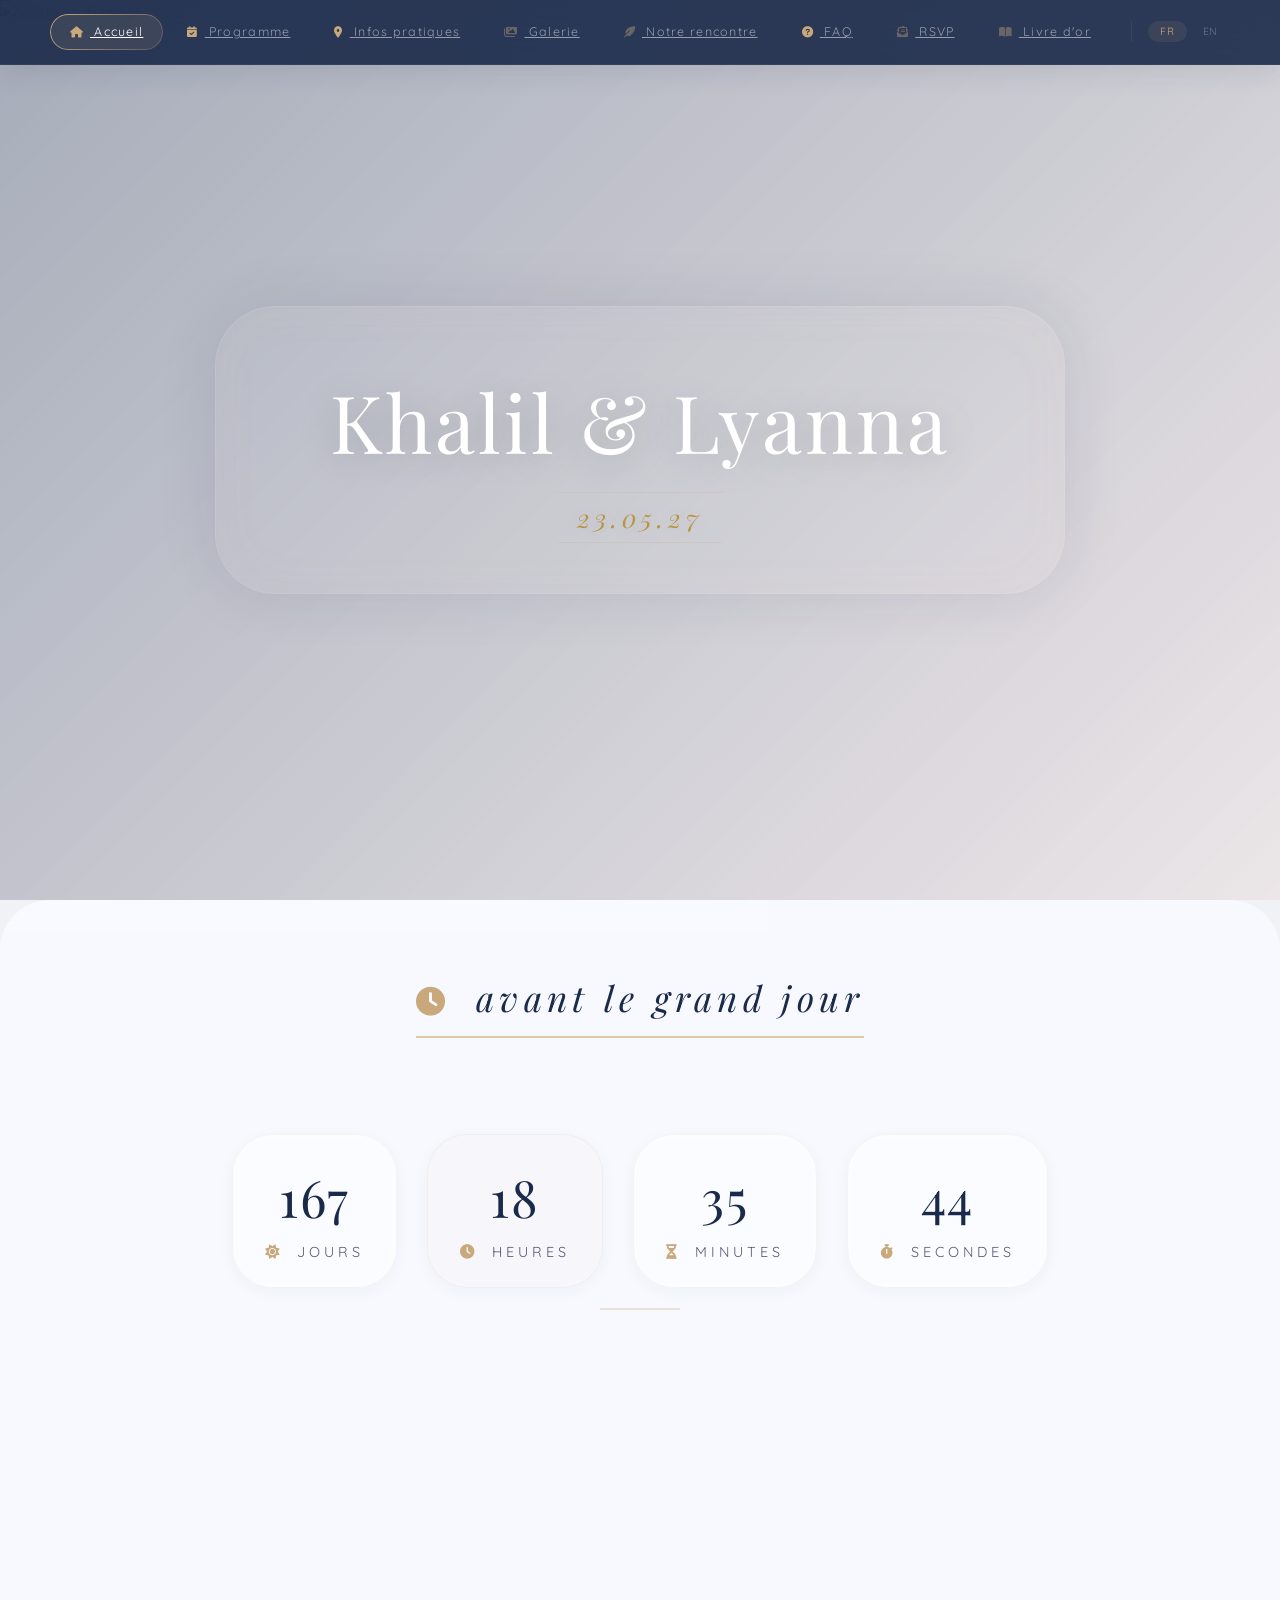
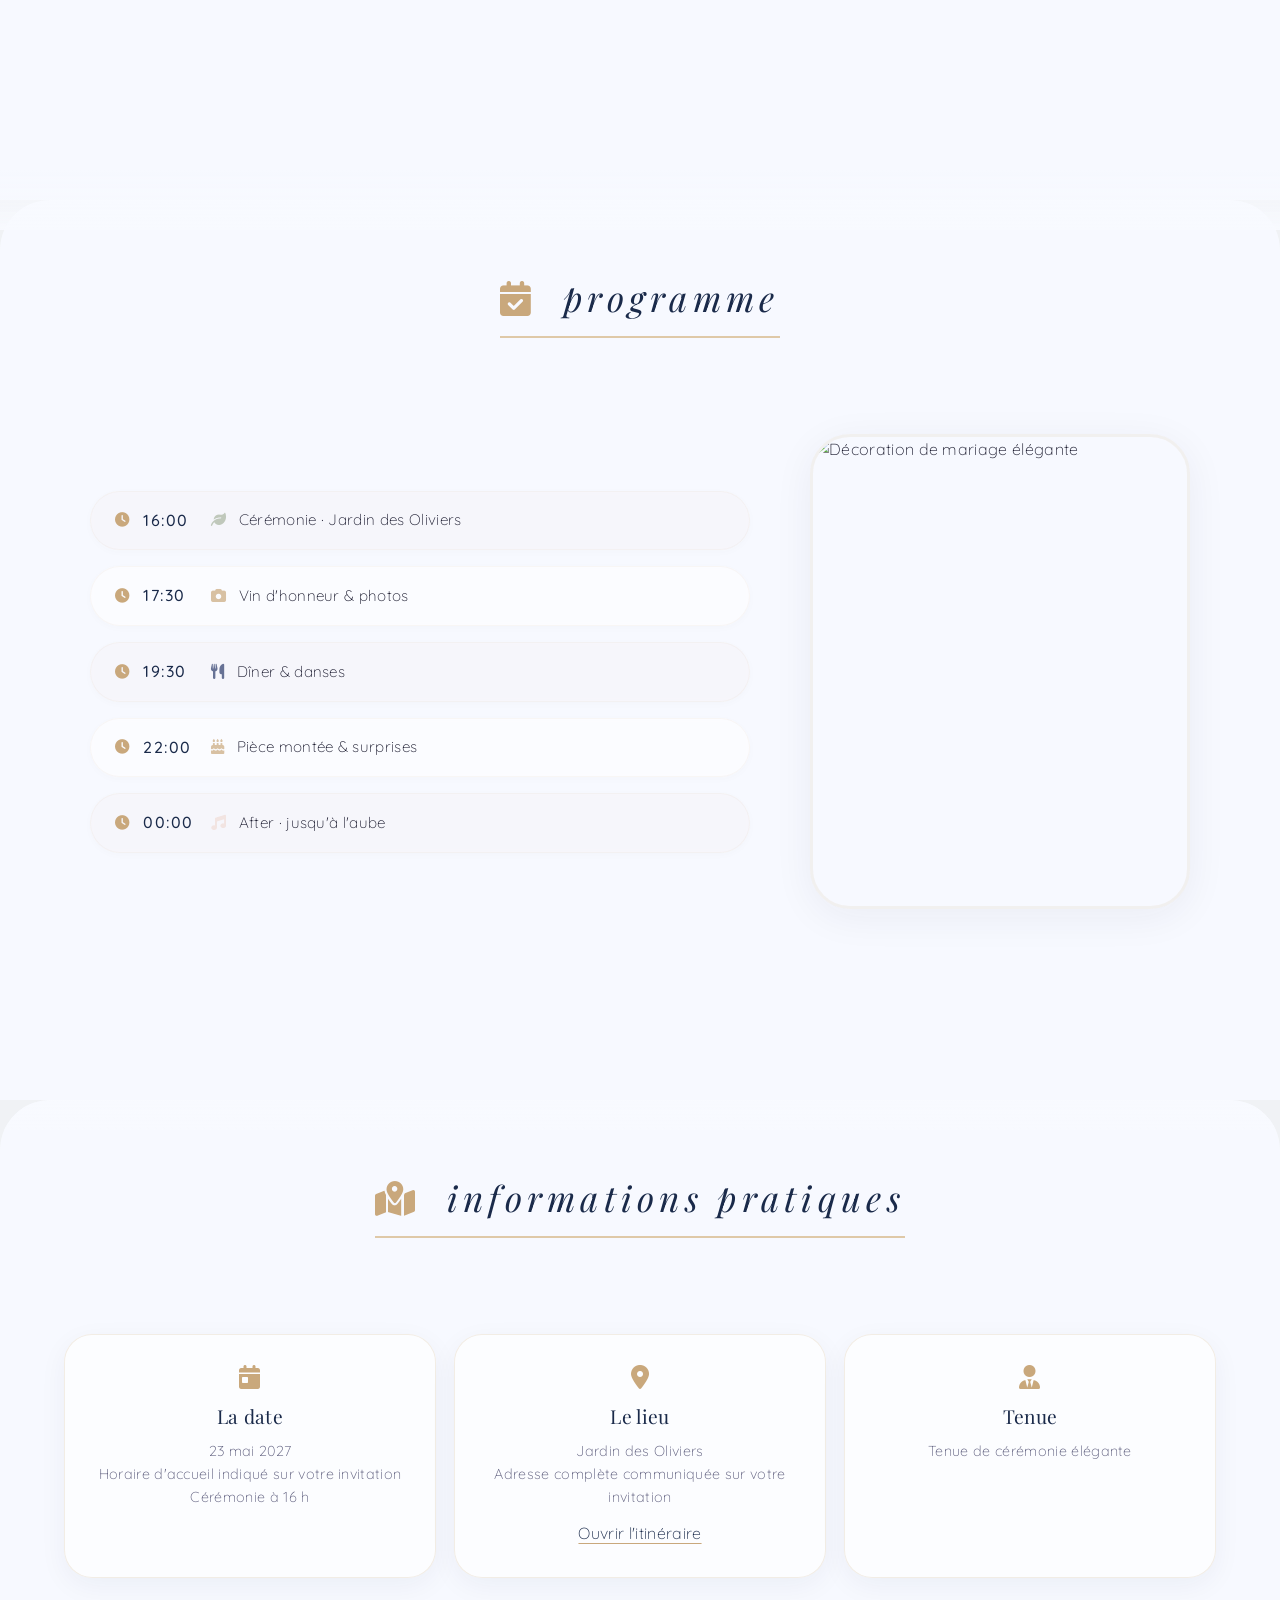
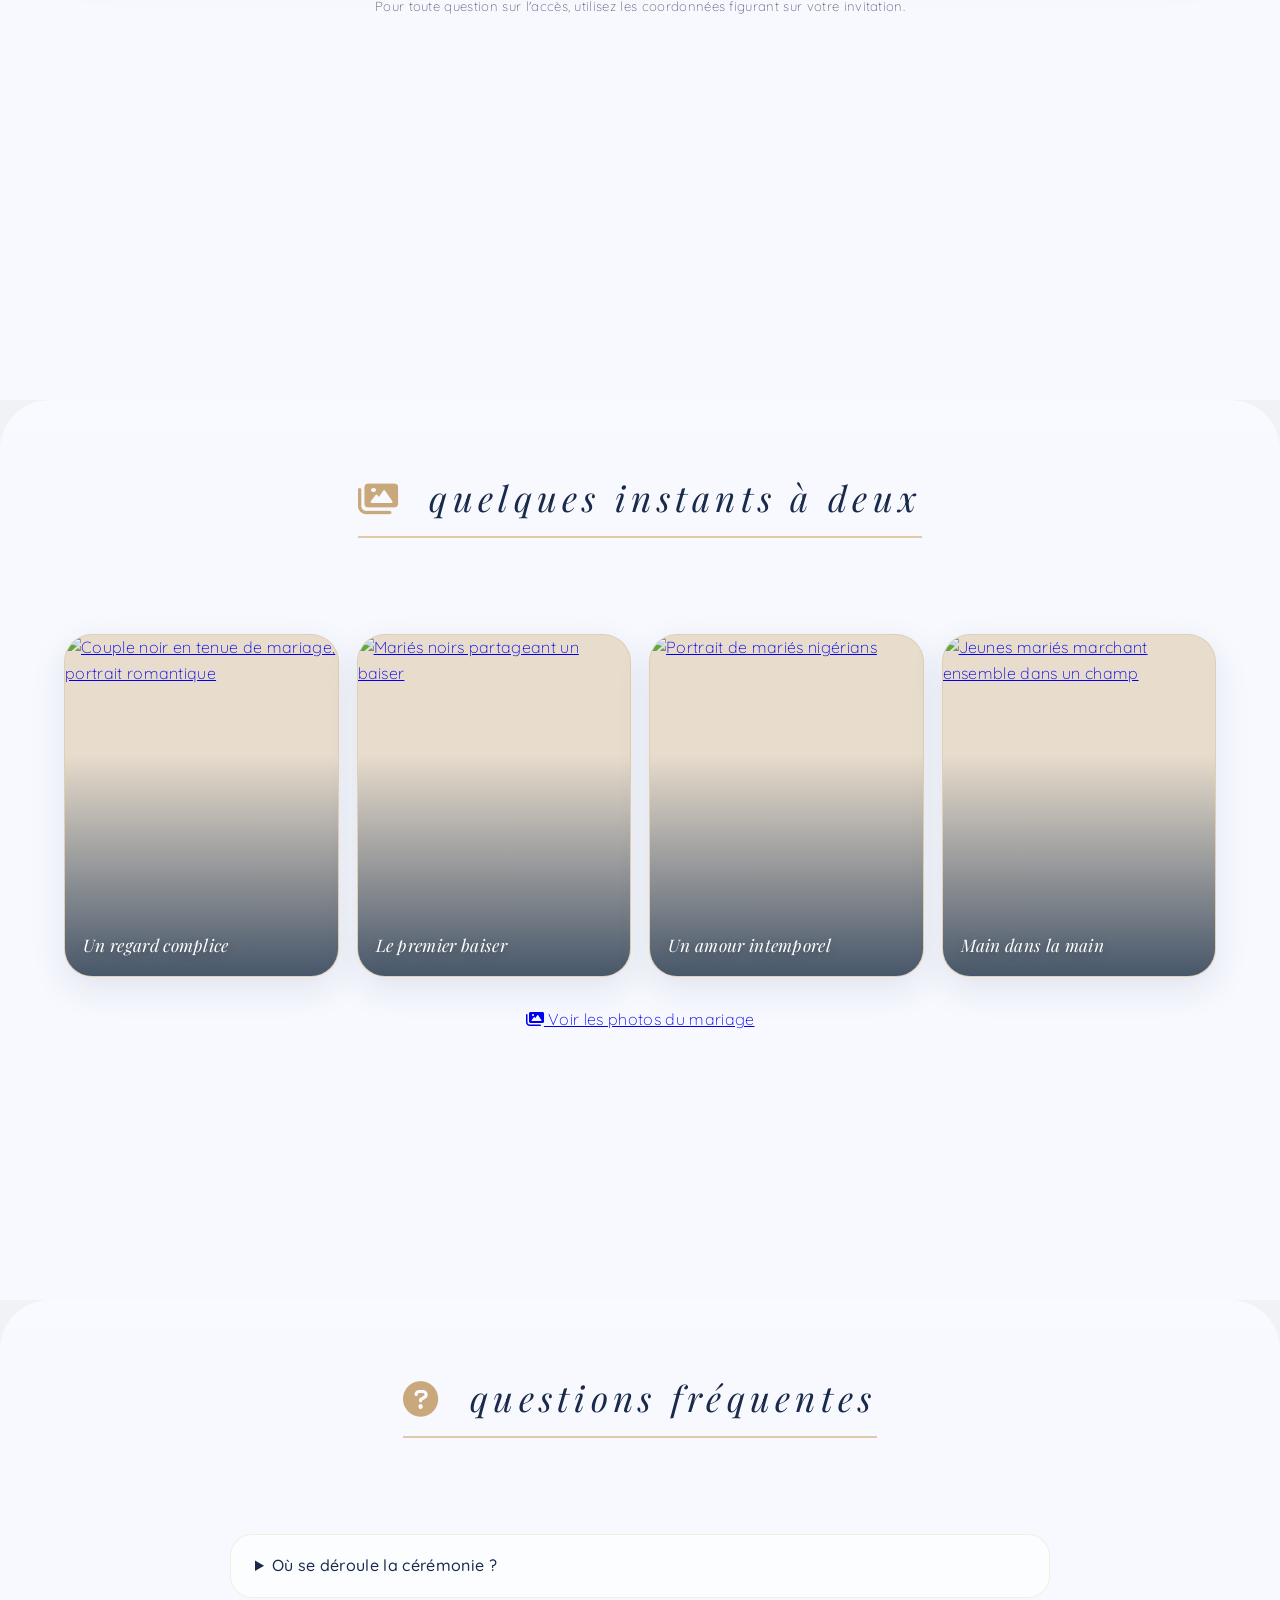
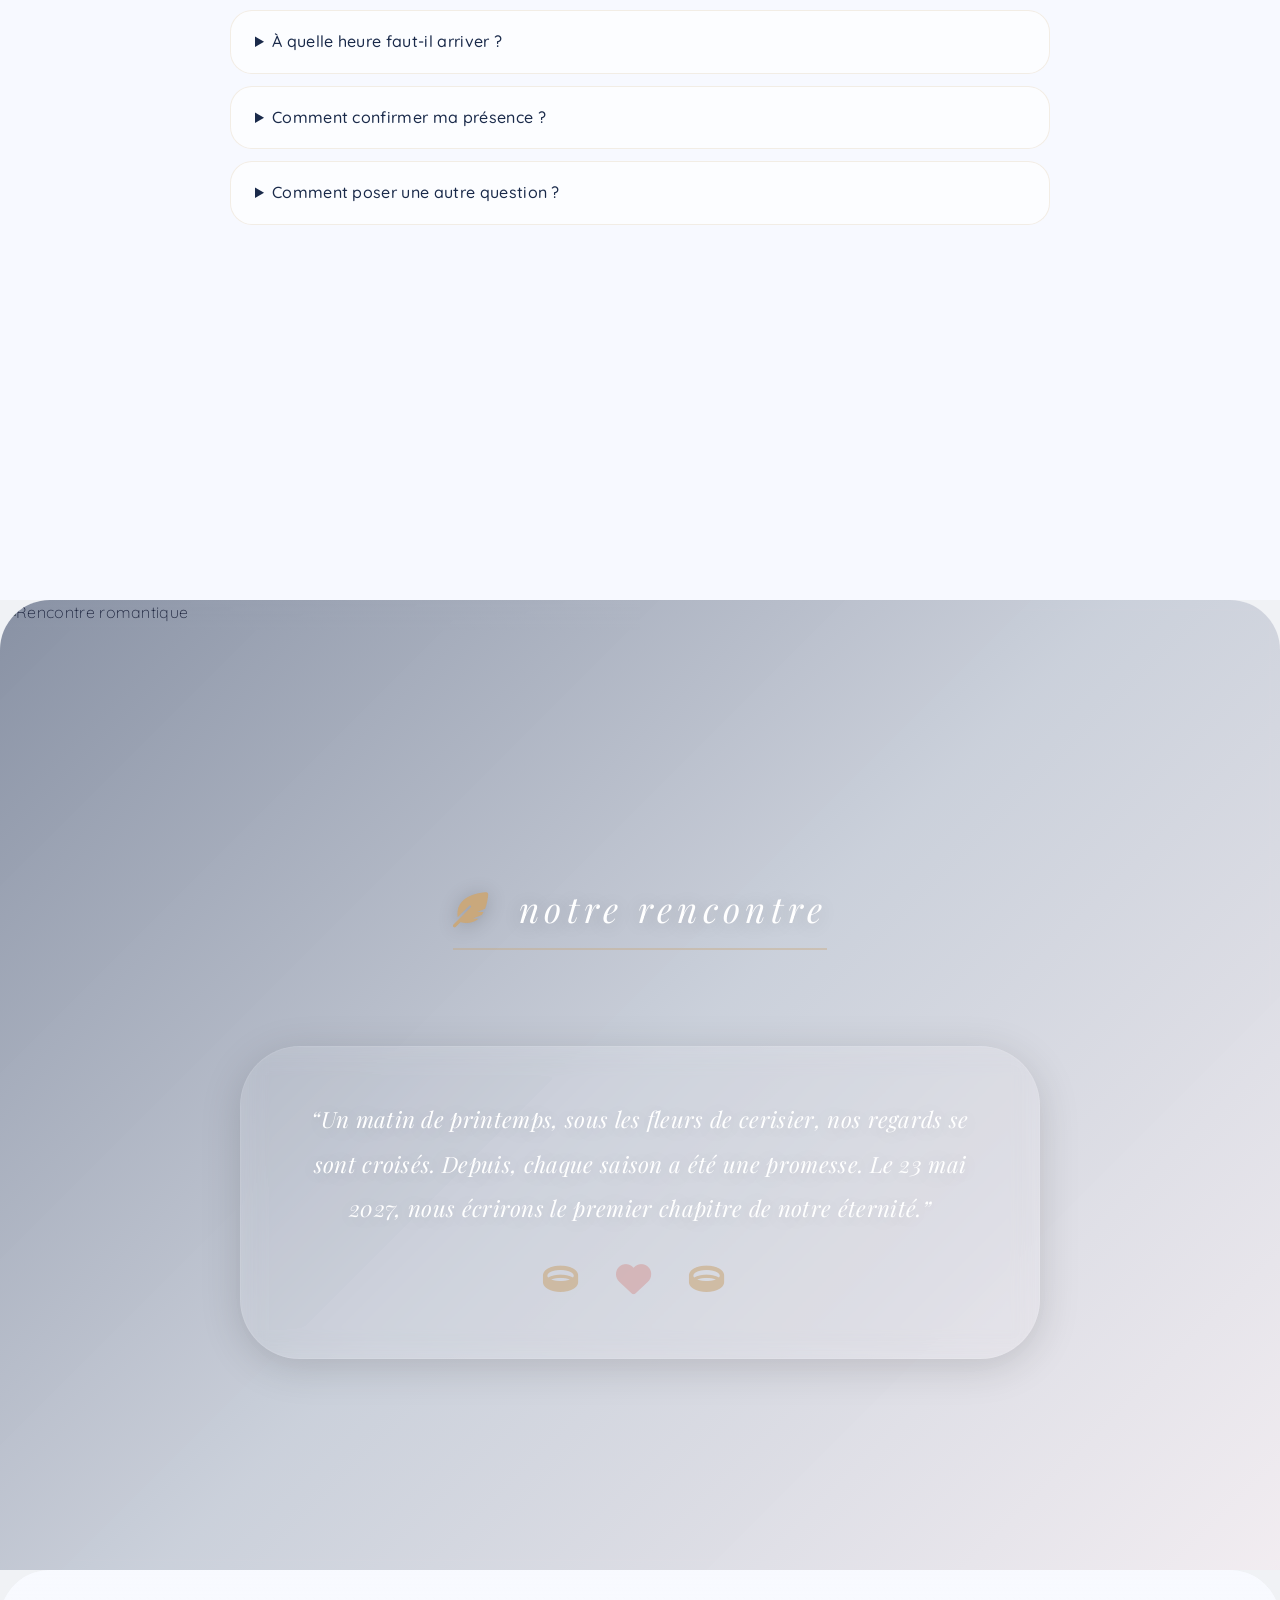
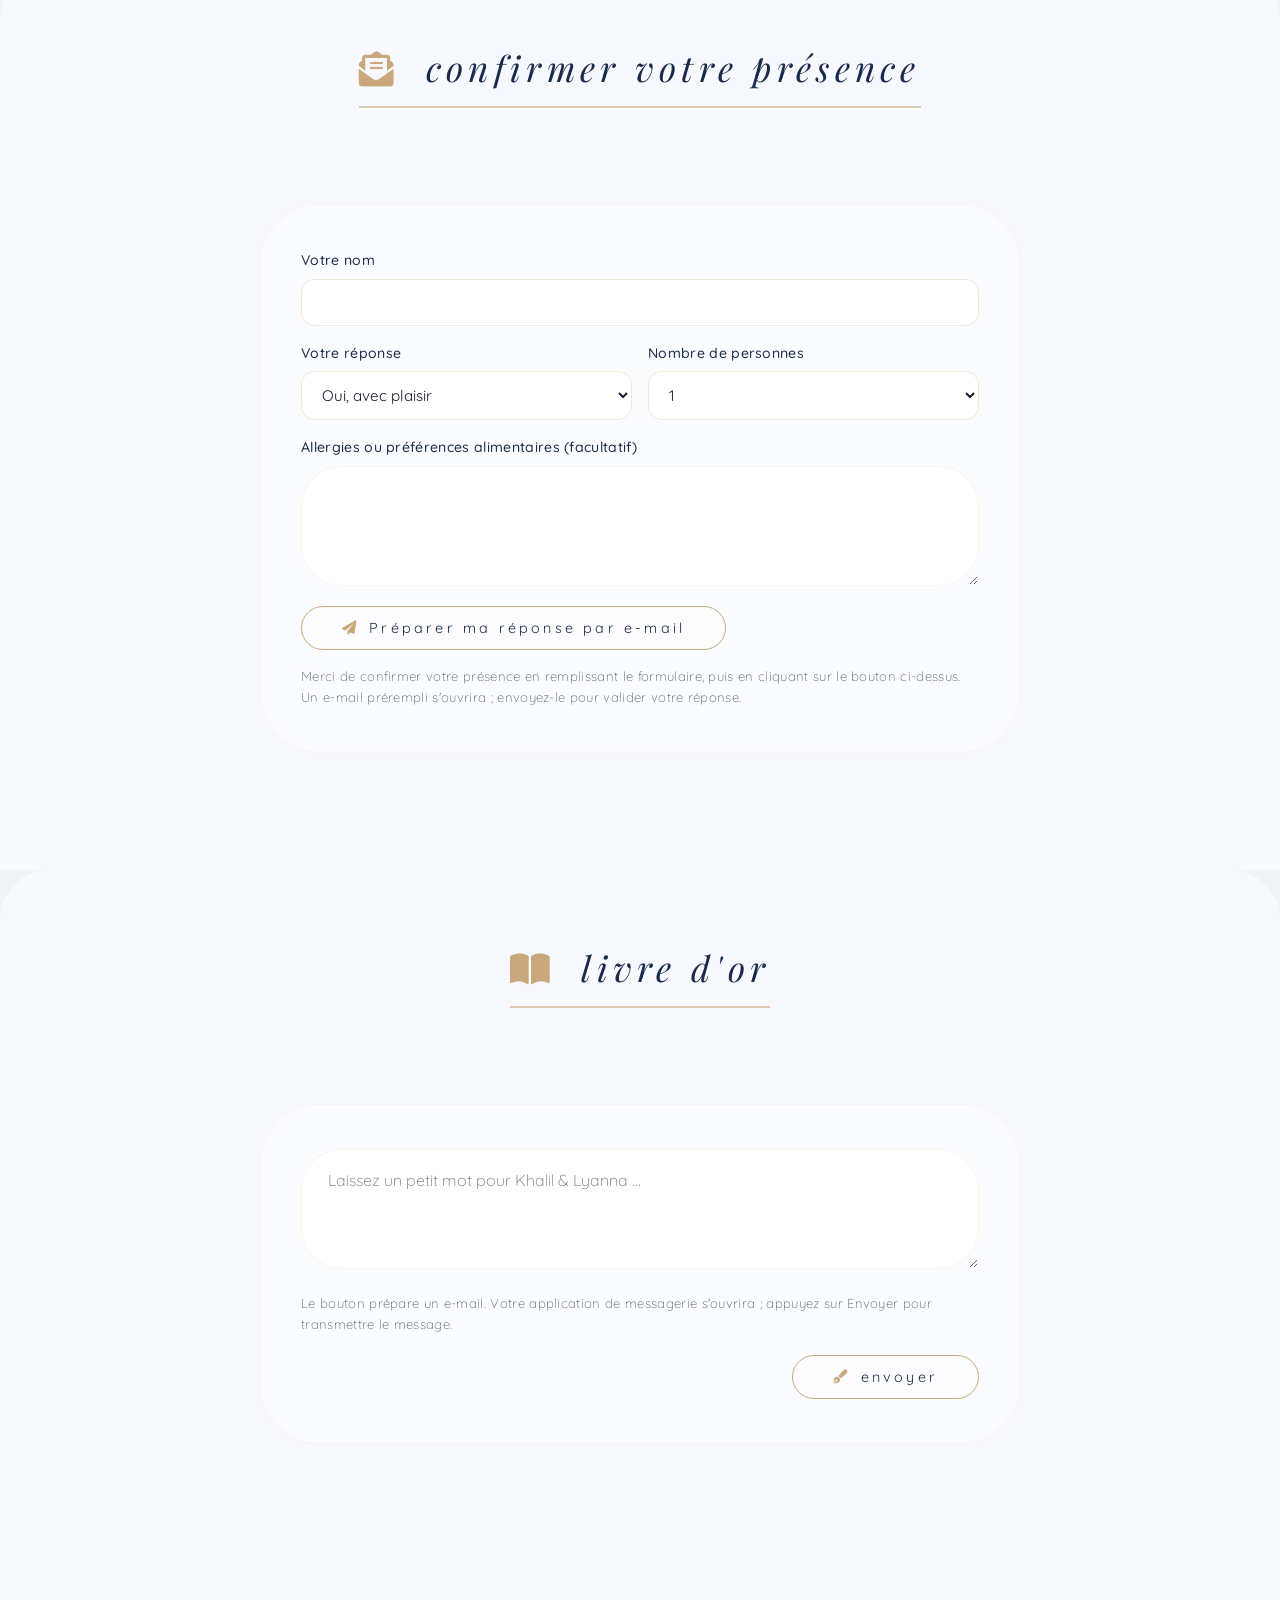
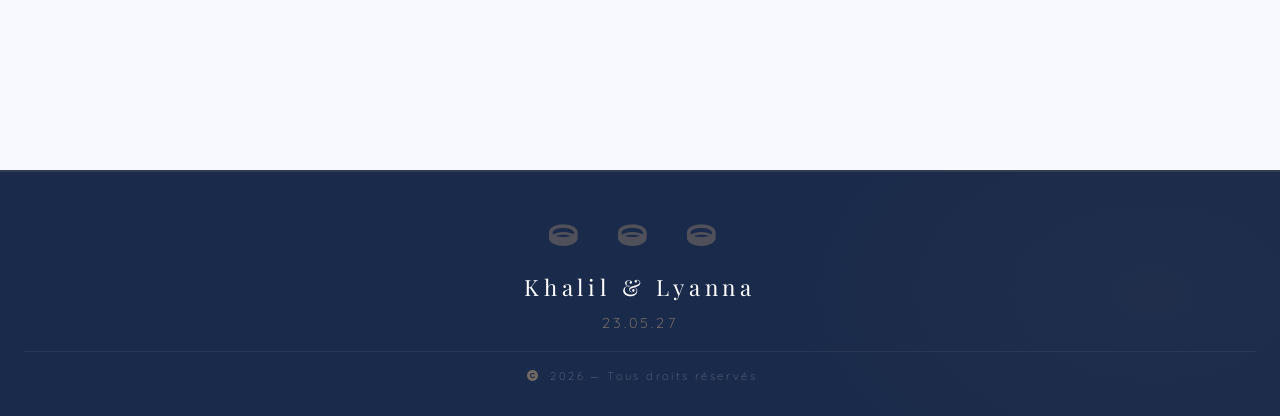
==== commit 8f66adf9: "Prevent mobile section overlap while scrolling" ====
--- a/index.html
+++ b/index.html
@@ -474,34 +474,31 @@
 
             setLanguage('fr');
 
-            // Animation de superposition sans fondu d'opacité
-            const allSections = document.querySelectorAll('.sticky-wrapper section:not(.hero)');
-
-            // On s'assure que toutes les sections sont pleinement visibles
-            allSections.forEach((section) => {
-                section.style.opacity = '1';
-                section.style.transform = 'translateY(0)';
-            });
-
-            // Effet de parallaxe léger sur les sections (déplacement vertical)
-            window.addEventListener('scroll', function() {
-                const scrollY = window.scrollY;
+            // Keep the stacking and parallax effect on larger screens only.
+            if (!window.matchMedia('(max-width: 768px)').matches) {
+                const allSections = document.querySelectorAll('.sticky-wrapper section:not(.hero)');
                 allSections.forEach((section) => {
-                    const rect = section.getBoundingClientRect();
-                    const sectionTop = rect.top + scrollY;
-                    const progress = (scrollY - sectionTop) / window.innerHeight;
-
-                    // Effet de superposition subtil : la section se déplace légèrement vers le haut
-                    if (progress > 0 && progress < 1.5) {
-                        const translateY = Math.min(progress * -25, -20);
-                        section.style.transform = `translateY(${translateY}px)`;
-                    } else if (progress >= 1.5) {
-                        section.style.transform = 'translateY(-25px)';
-                    } else {
-                        section.style.transform = 'translateY(0)';
-                    }
+                    section.style.opacity = '1';
+                    section.style.transform = 'translateY(0)';
                 });
-            }, { passive: true });
+
+                window.addEventListener('scroll', function() {
+                    const scrollY = window.scrollY;
+                    allSections.forEach((section) => {
+                        const rect = section.getBoundingClientRect();
+                        const sectionTop = rect.top + scrollY;
+                        const progress = (scrollY - sectionTop) / window.innerHeight;
+                        if (progress > 0 && progress < 1.5) {
+                            const translateY = Math.min(progress * -25, -20);
+                            section.style.transform = 'translateY(' + translateY + 'px)';
+                        } else if (progress >= 1.5) {
+                            section.style.transform = 'translateY(-25px)';
+                        } else {
+                            section.style.transform = 'translateY(0)';
+                        }
+                    });
+                }, { passive: true });
+            }
 
         })();
     </script>
--- a/wedding.css
+++ b/wedding.css
@@ -1104,3 +1104,13 @@
 .photo-upload-form label.photo-consent { display: flex; align-items: flex-start; gap: 10px; color: var(--light-text); font-weight: 400; }
 .photo-upload-form .photo-consent input { flex: 0 0 auto; width: 18px; height: 18px; margin-top: 2px; accent-color: var(--deep-gold); }
 .photo-upload-form input[type=file] { cursor: pointer; }
+
+
+/* Mobile: keep every section in the document flow so the scroll effect cannot cover content. */
+@media (max-width: 768px) {
+    .sticky-wrapper .hero-sticky { position: relative; top: auto; height: auto; min-height: 100svh; }
+    .sticky-wrapper section:not(.hero) { position: relative !important; top: auto !important; z-index: auto !important; min-height: 0 !important; margin-top: 0; padding: 62px 0 42px !important; transform: none !important; transition: none !important; opacity: 1 !important; overflow: visible; border-radius: 24px 24px 0 0; backdrop-filter: none; }
+    .sticky-wrapper section:not(.hero)::before { display: none; content: none; }
+    .story-section, .story-section .container { min-height: 0 !important; }
+    .story-section .container { padding: 44px 18px !important; }
+}
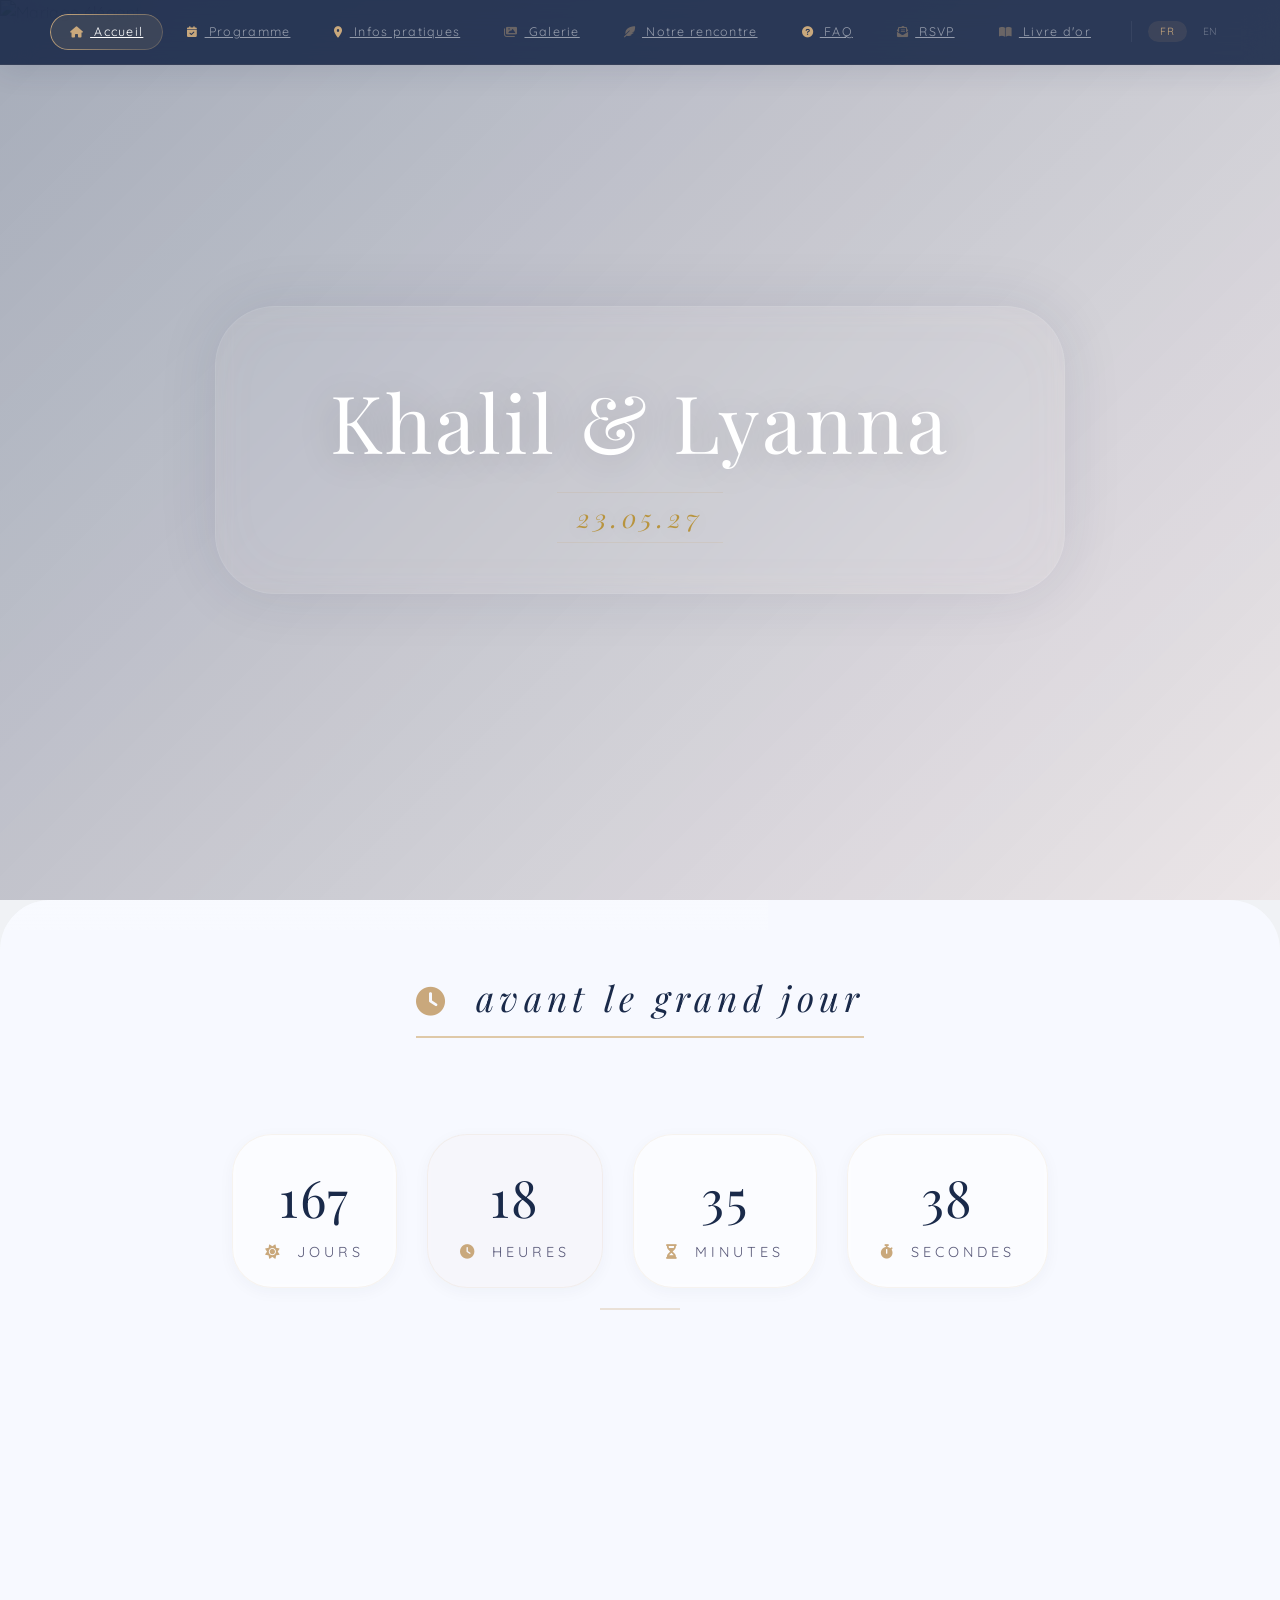
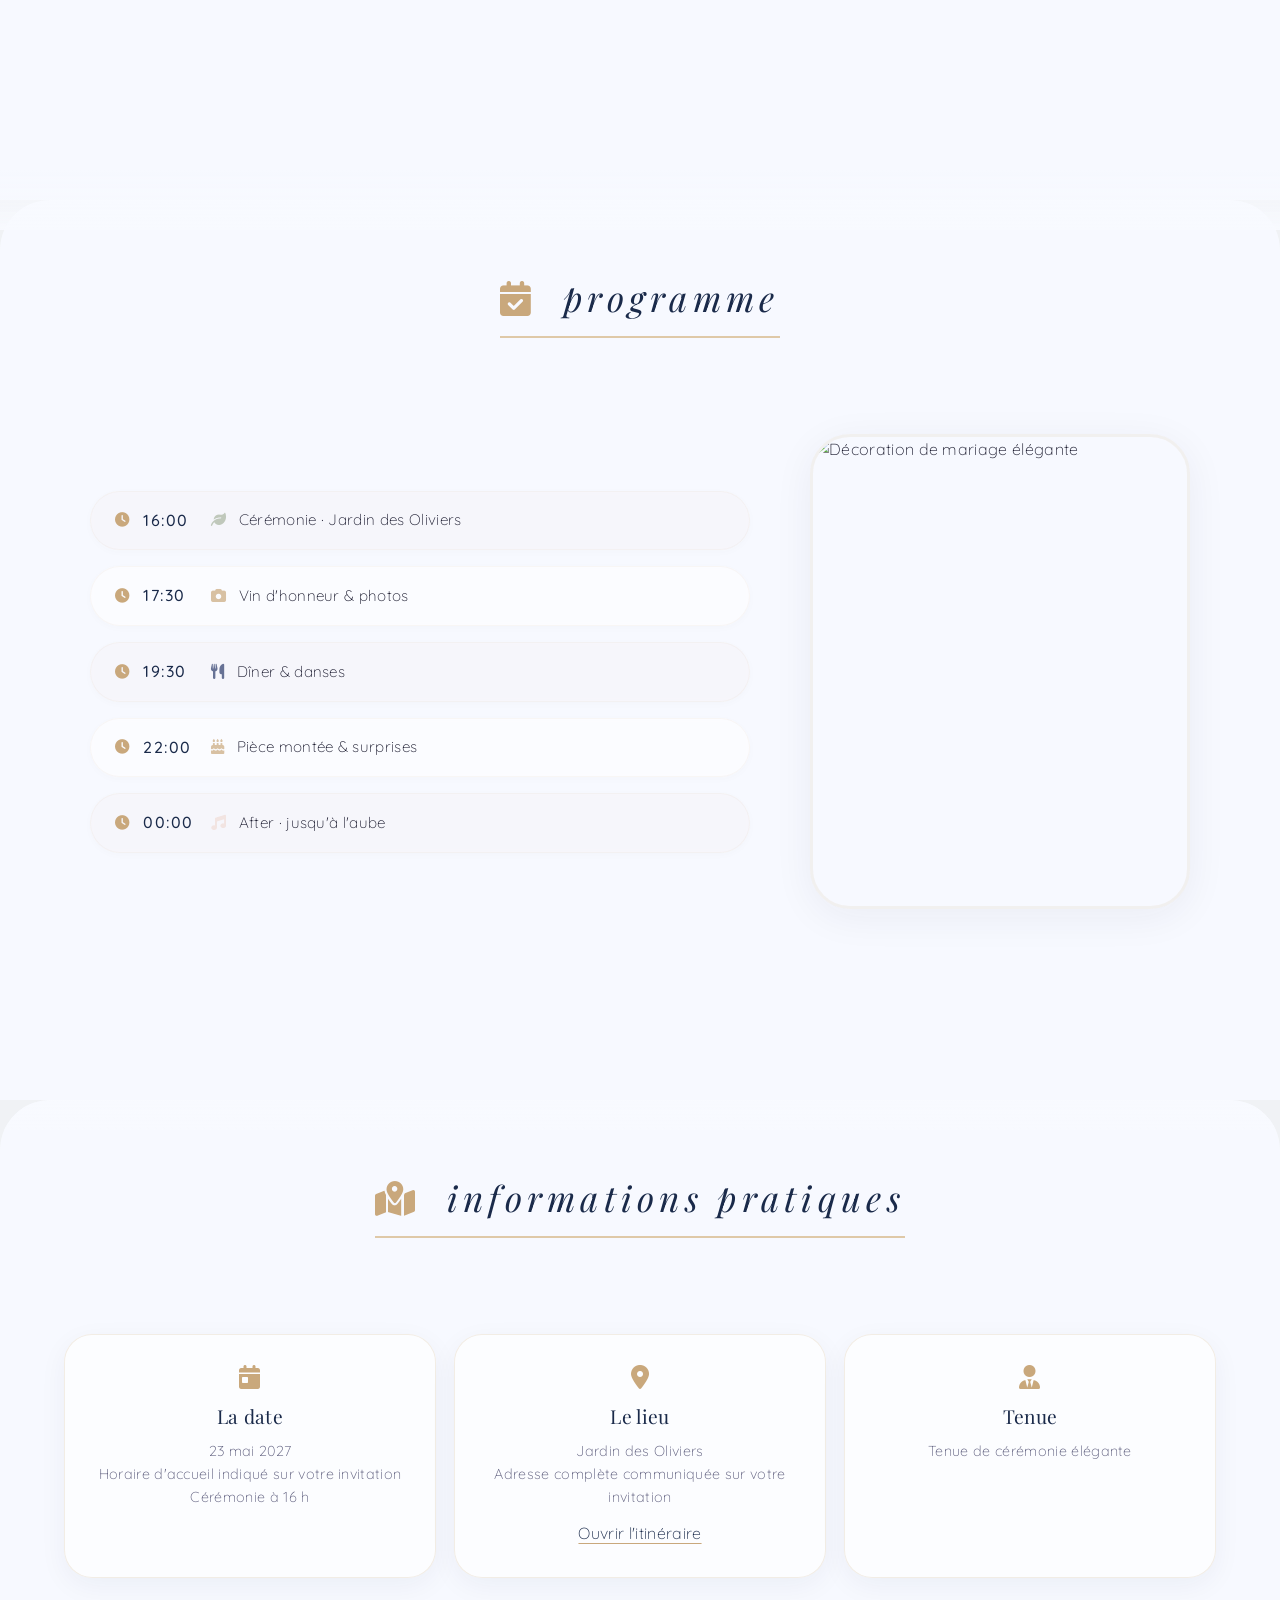
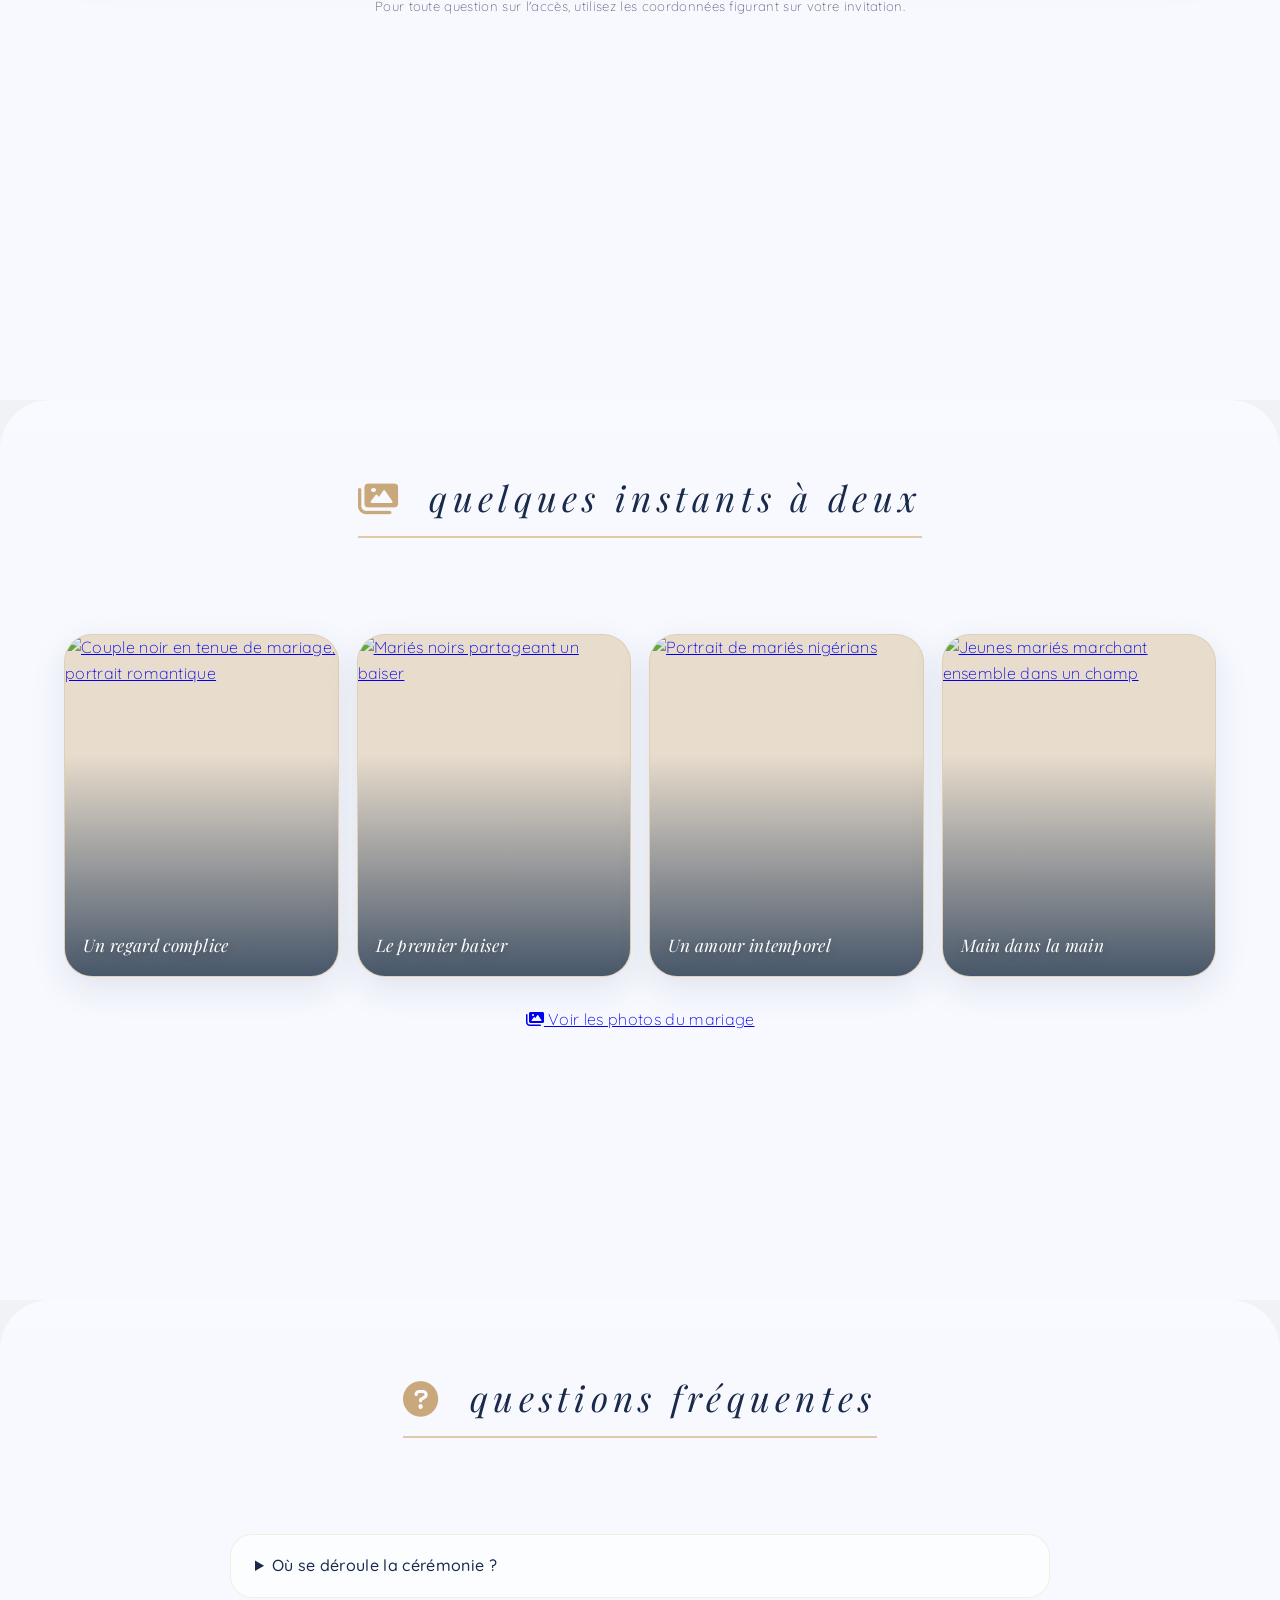
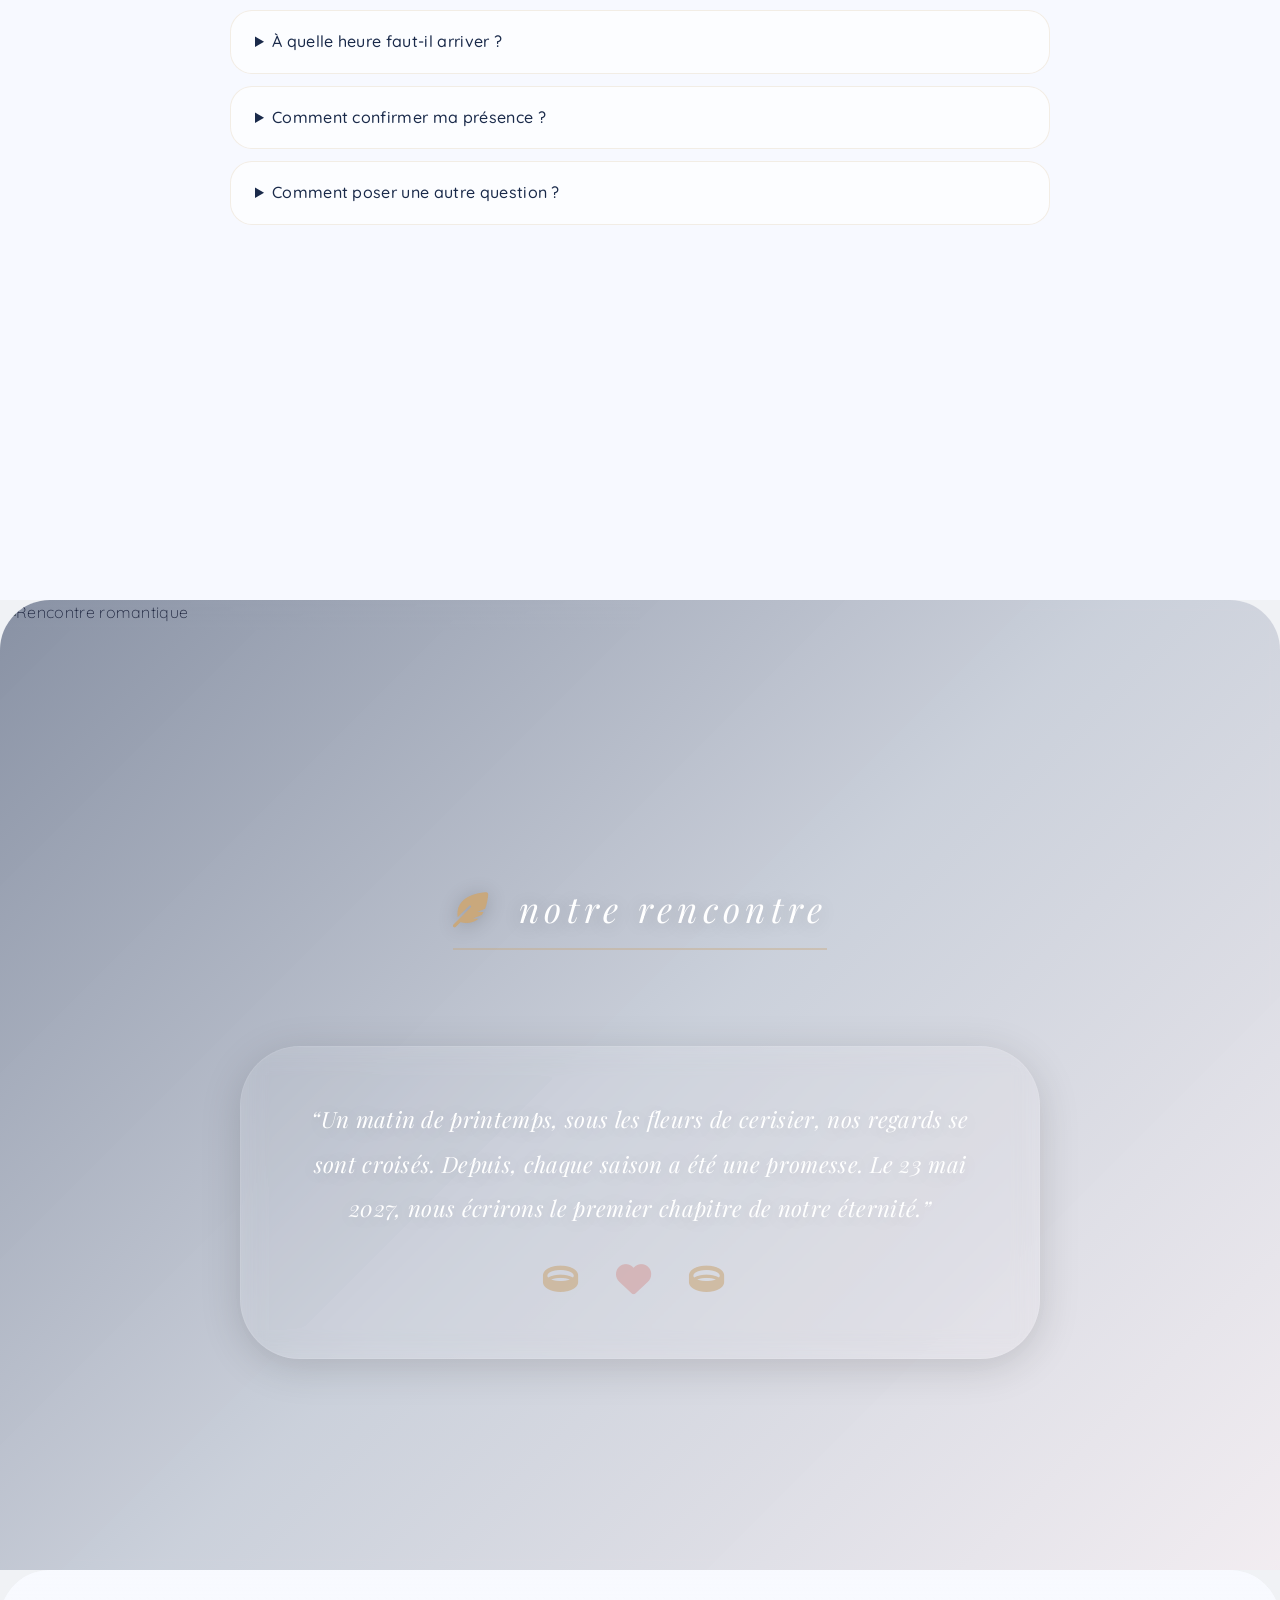
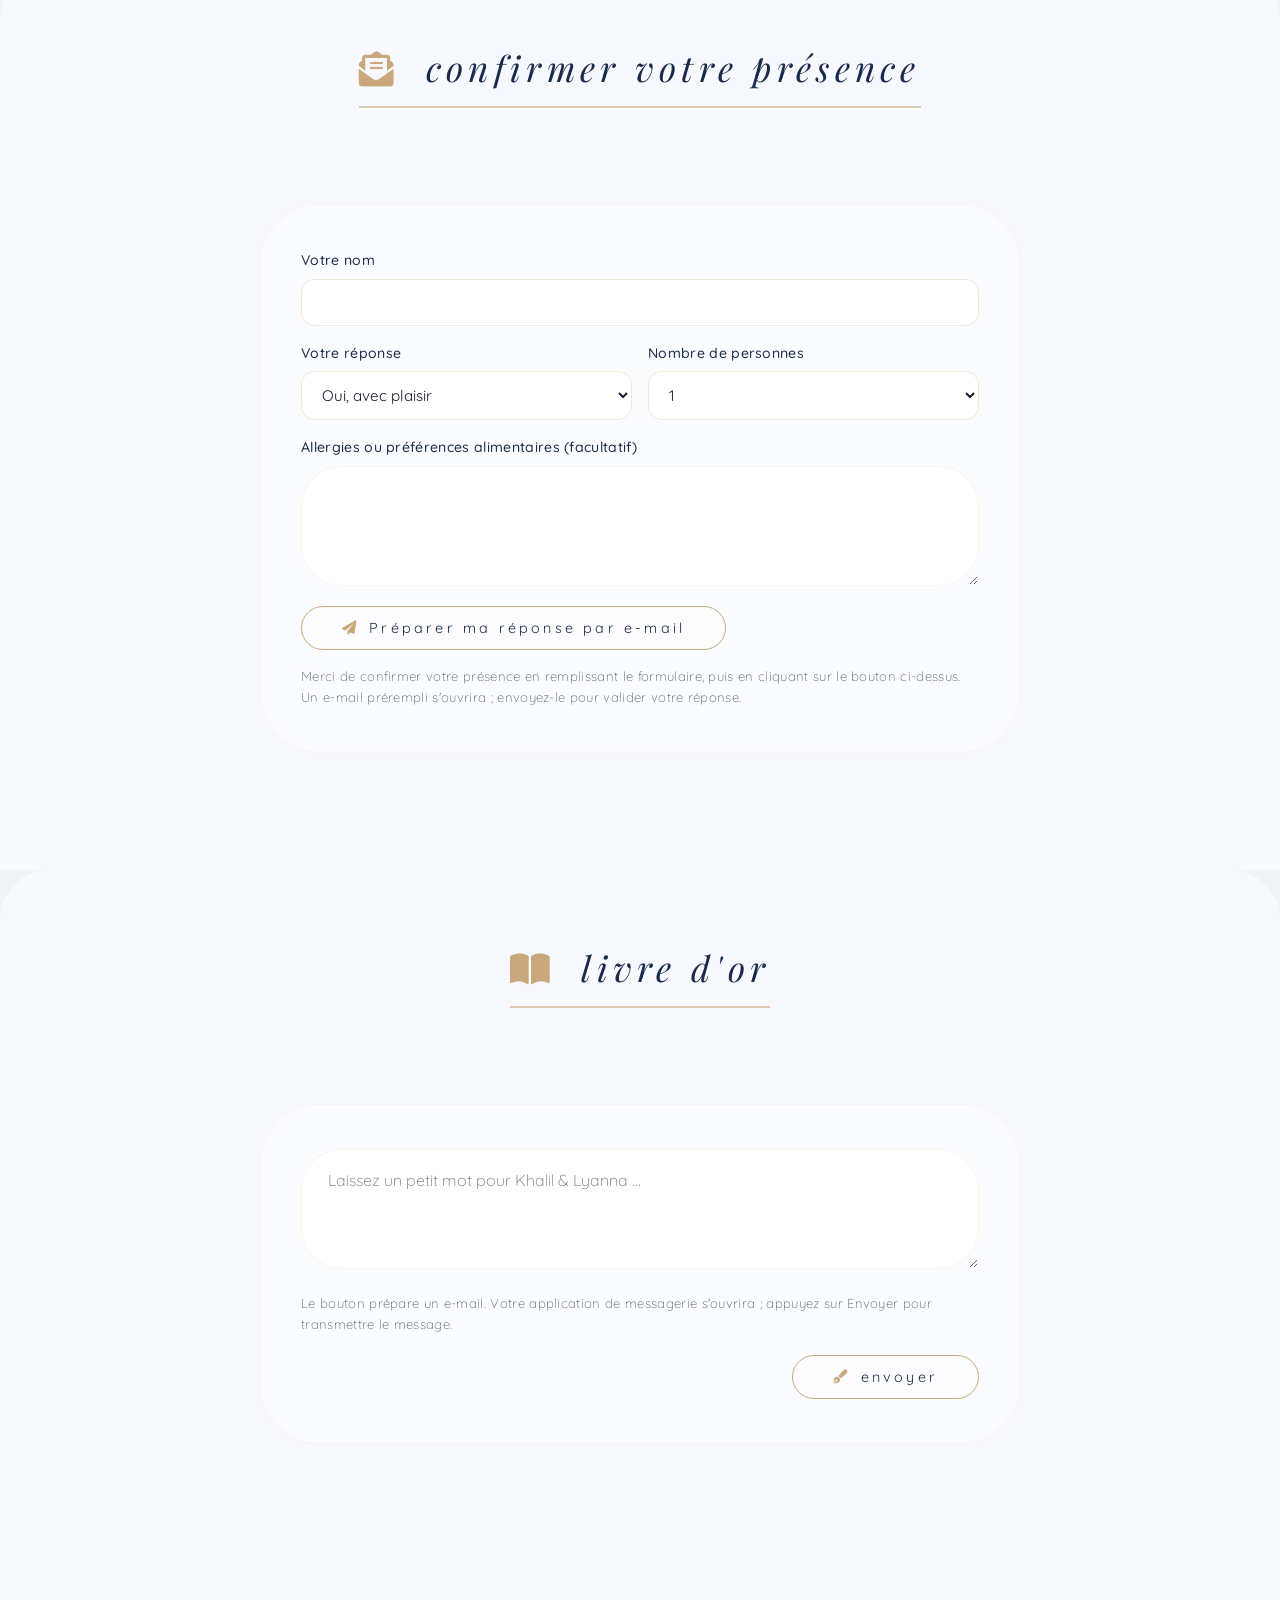
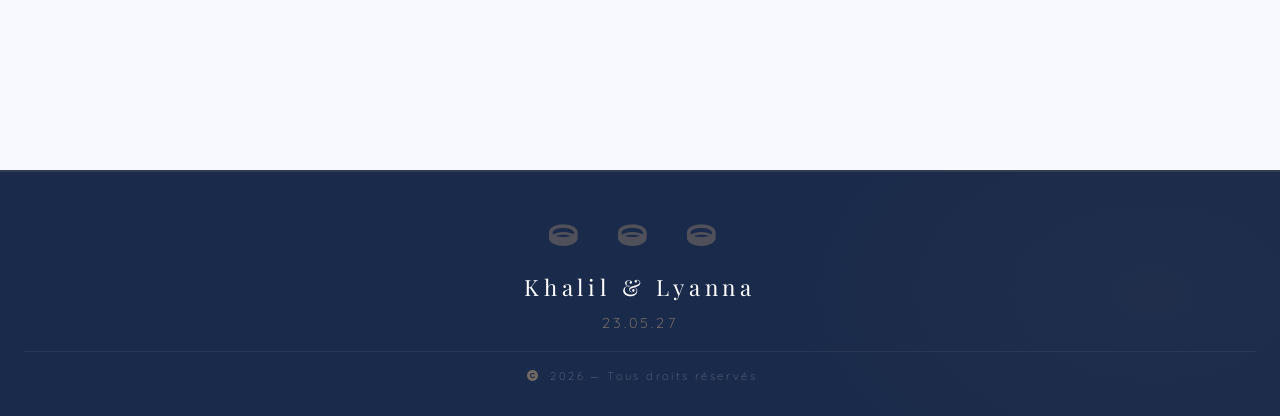
==== commit 1300934d: "Add gentle reveal animation on mobile" ====
--- a/index.html
+++ b/index.html
@@ -500,6 +500,24 @@
                 }, { passive: true });
             }
 
+            // Reveal each mobile section once as it enters the viewport.
+            const mobileRevealMedia = window.matchMedia('(max-width: 768px)');
+            const reducedMotionMedia = window.matchMedia('(prefers-reduced-motion: reduce)');
+            if (mobileRevealMedia.matches && !reducedMotionMedia.matches && 'IntersectionObserver' in window) {
+                const revealSections = document.querySelectorAll('.sticky-wrapper section:not(.hero)');
+                document.body.classList.add('mobile-reveal-enabled');
+                revealSections.forEach(section => section.classList.add('mobile-reveal'));
+                const revealObserver = new IntersectionObserver((entries, observer) => {
+                    entries.forEach(entry => {
+                        if (entry.isIntersecting) {
+                            entry.target.classList.add('is-visible');
+                            observer.unobserve(entry.target);
+                        }
+                    });
+                }, { threshold: 0.08, rootMargin: '0px 0px -28px 0px' });
+                revealSections.forEach(section => revealObserver.observe(section));
+            }
+
         })();
     </script>
 </body>
--- a/wedding.css
+++ b/wedding.css
@@ -1114,3 +1114,11 @@
     .story-section, .story-section .container { min-height: 0 !important; }
     .story-section .container { padding: 44px 18px !important; }
 }
+
+@media (max-width: 768px) {
+    body.mobile-reveal-enabled .sticky-wrapper section.mobile-reveal { opacity: 0 !important; transform: translate3d(0, 12px, 0) !important; transition: opacity .38s ease, transform .38s ease !important; }
+    body.mobile-reveal-enabled .sticky-wrapper section.mobile-reveal.is-visible { opacity: 1 !important; transform: translate3d(0, 0, 0) !important; }
+}
+@media (prefers-reduced-motion: reduce) {
+    body.mobile-reveal-enabled .sticky-wrapper section.mobile-reveal, body.mobile-reveal-enabled .sticky-wrapper section.mobile-reveal.is-visible { opacity: 1 !important; transform: none !important; transition: none !important; }
+}
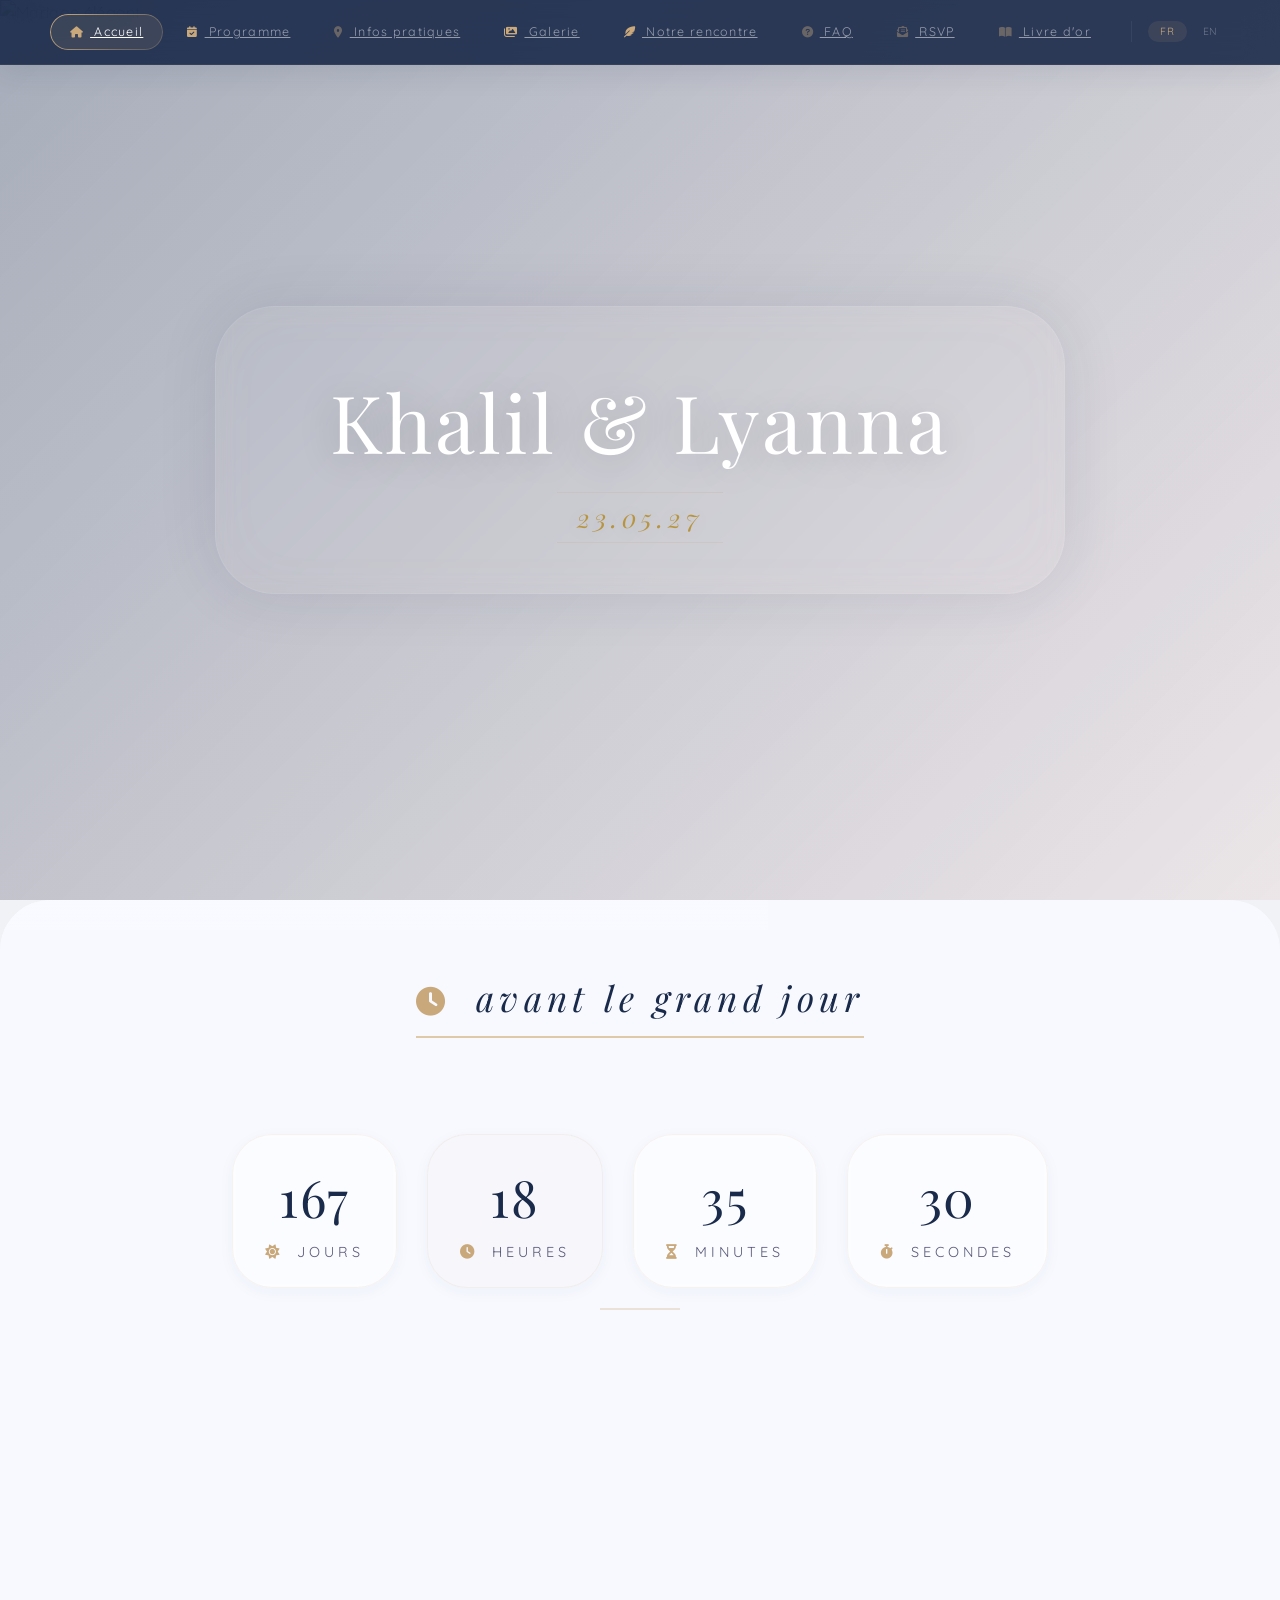
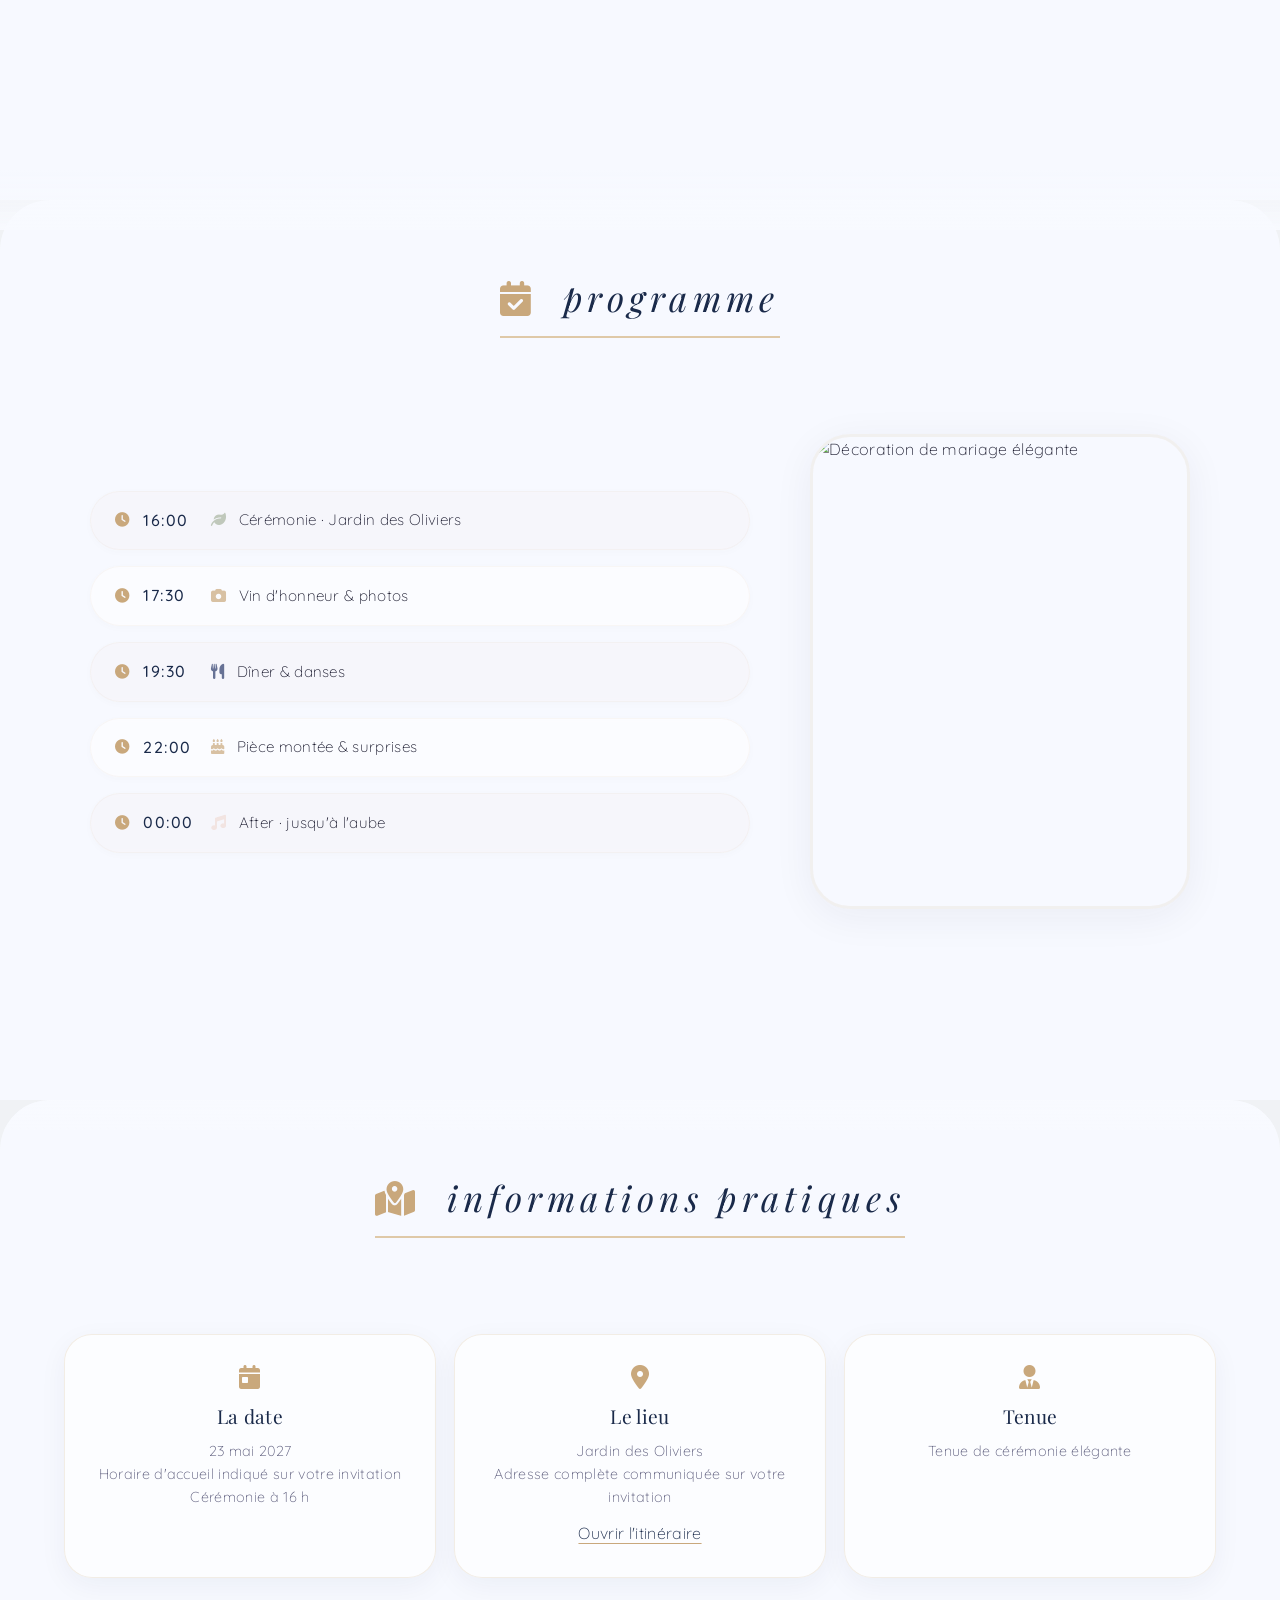
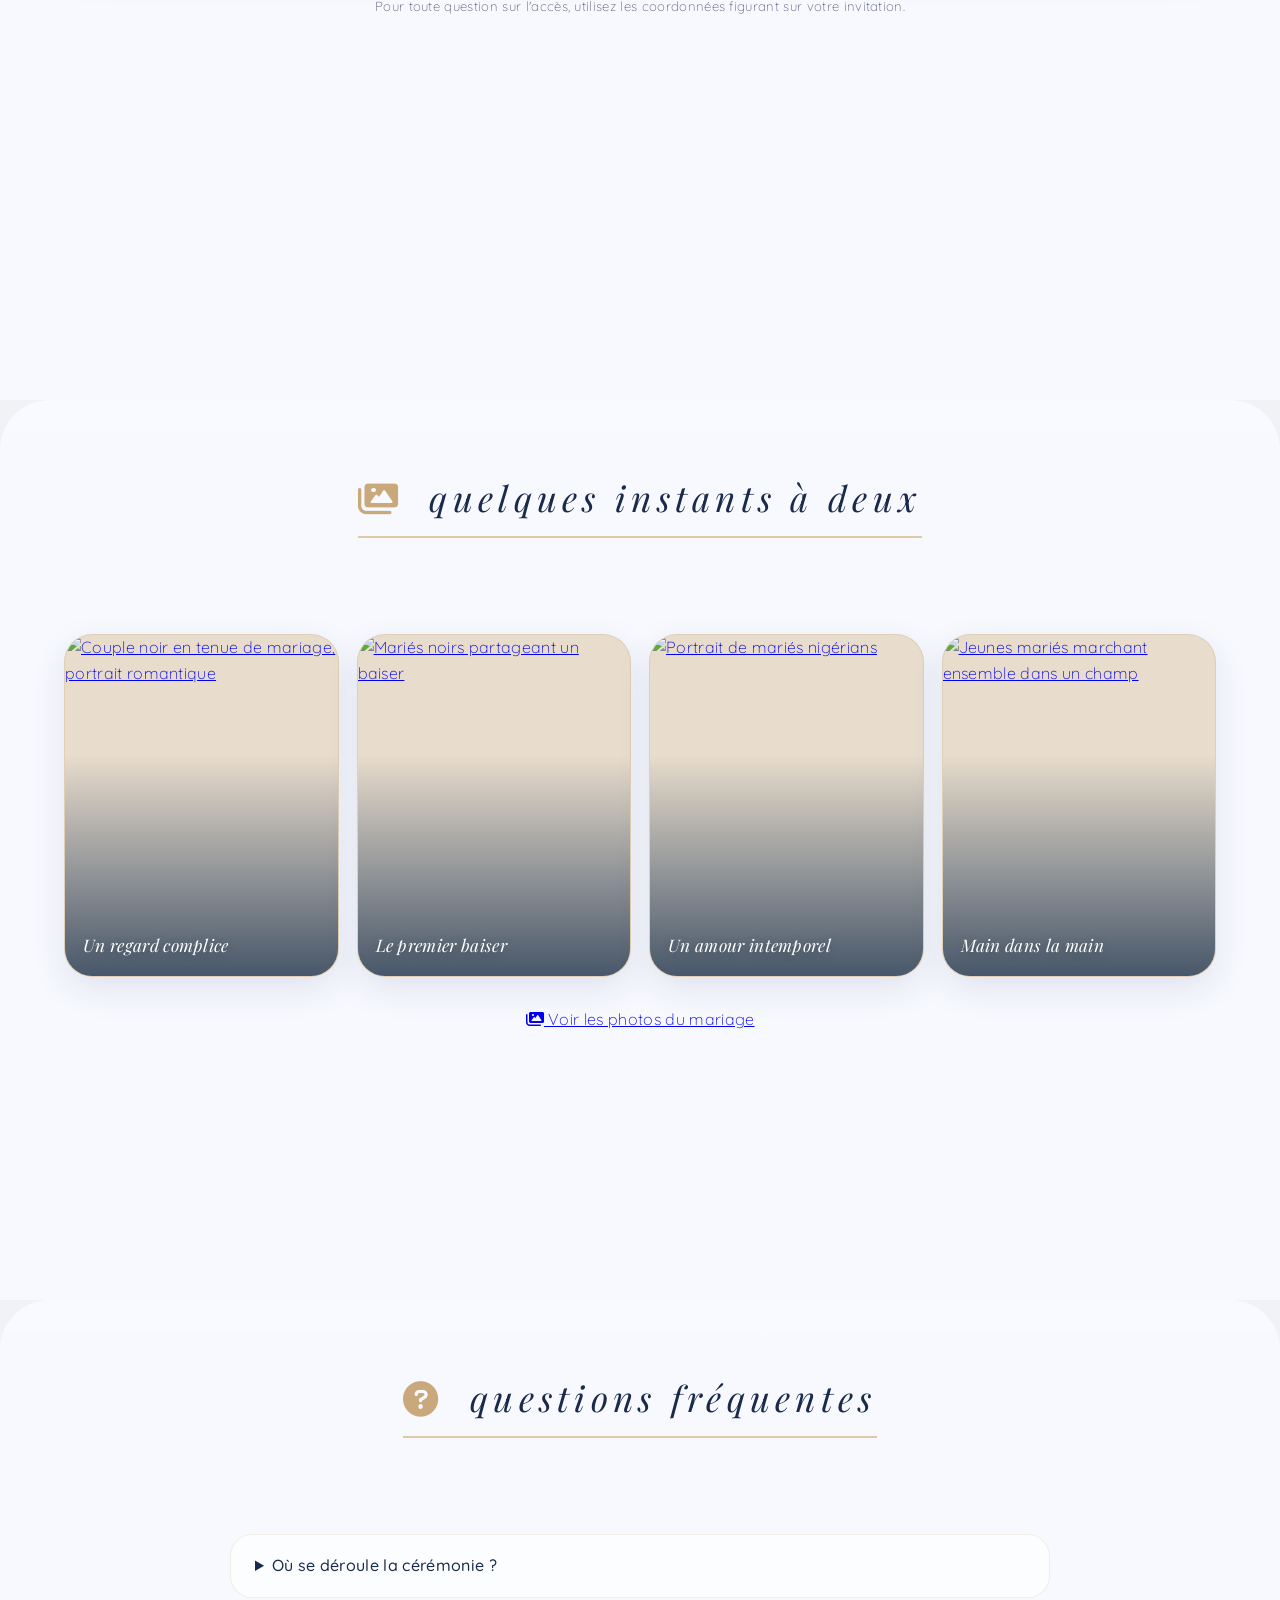
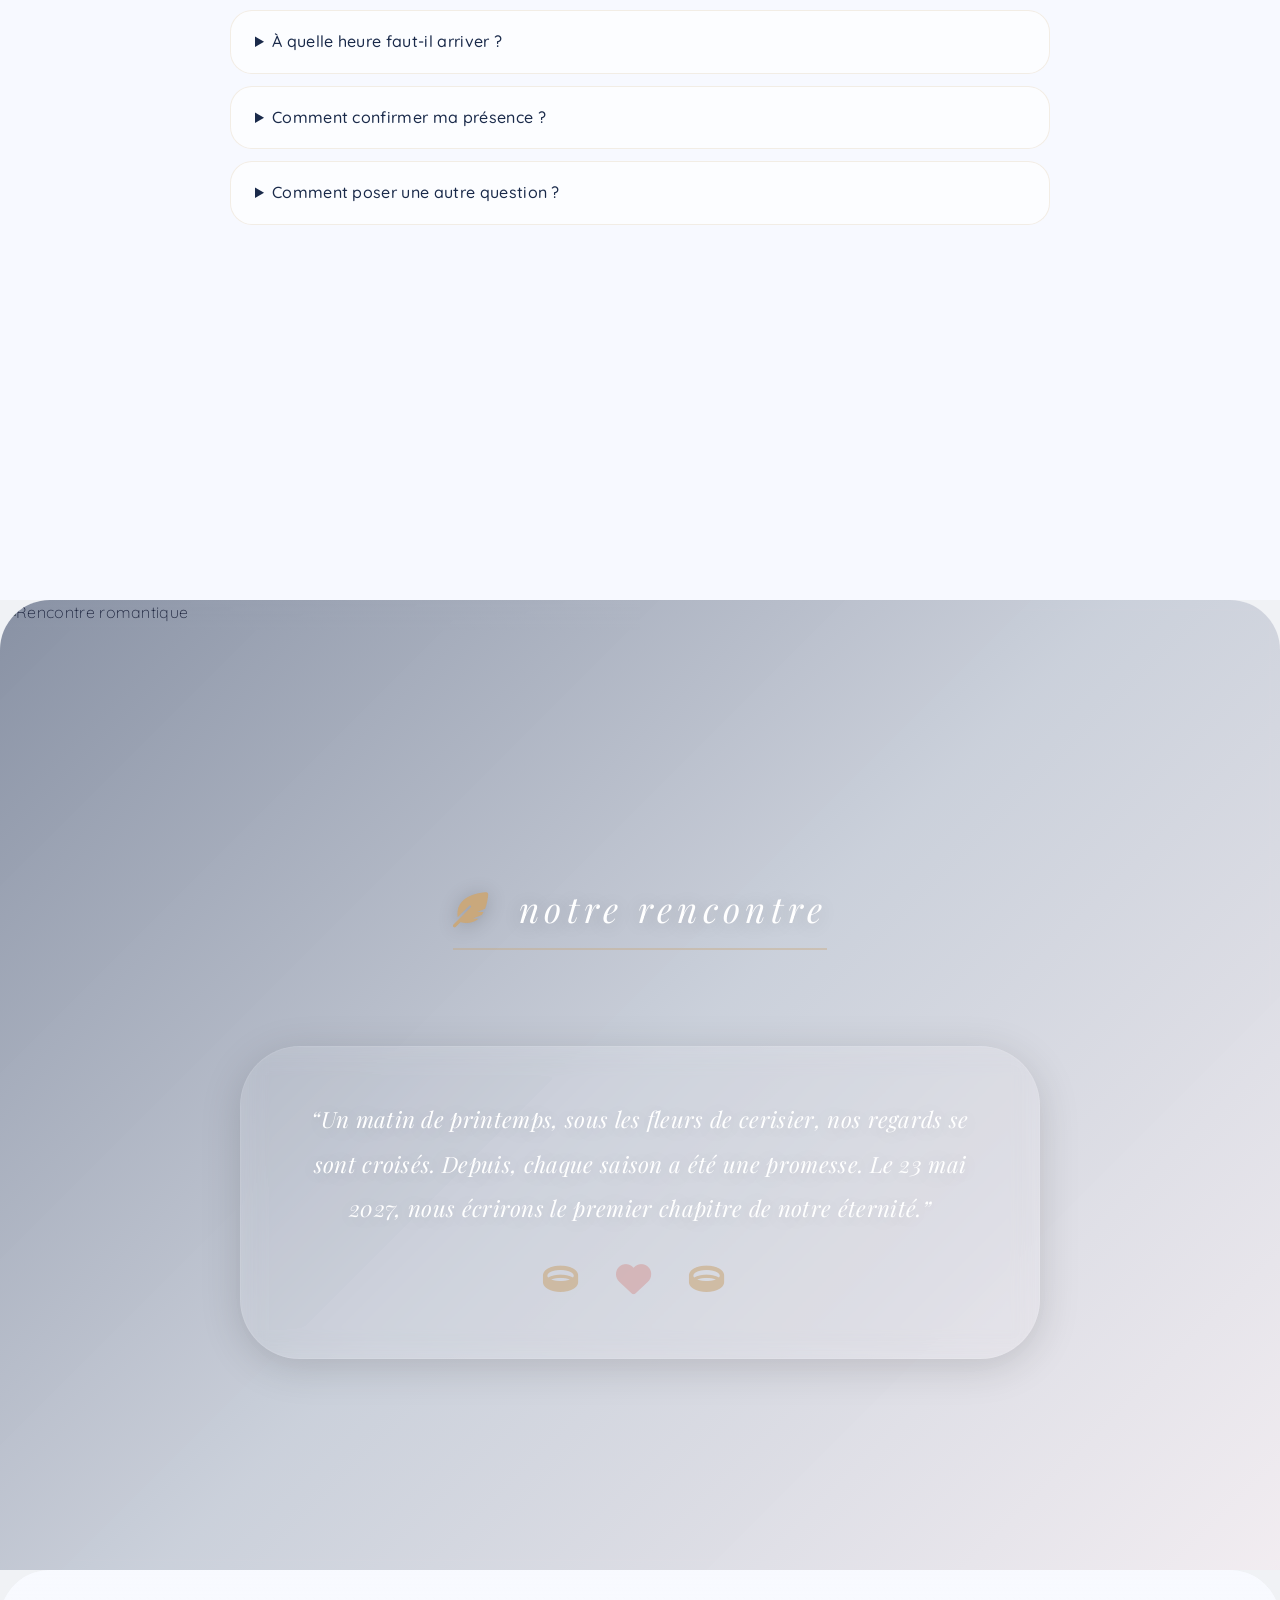
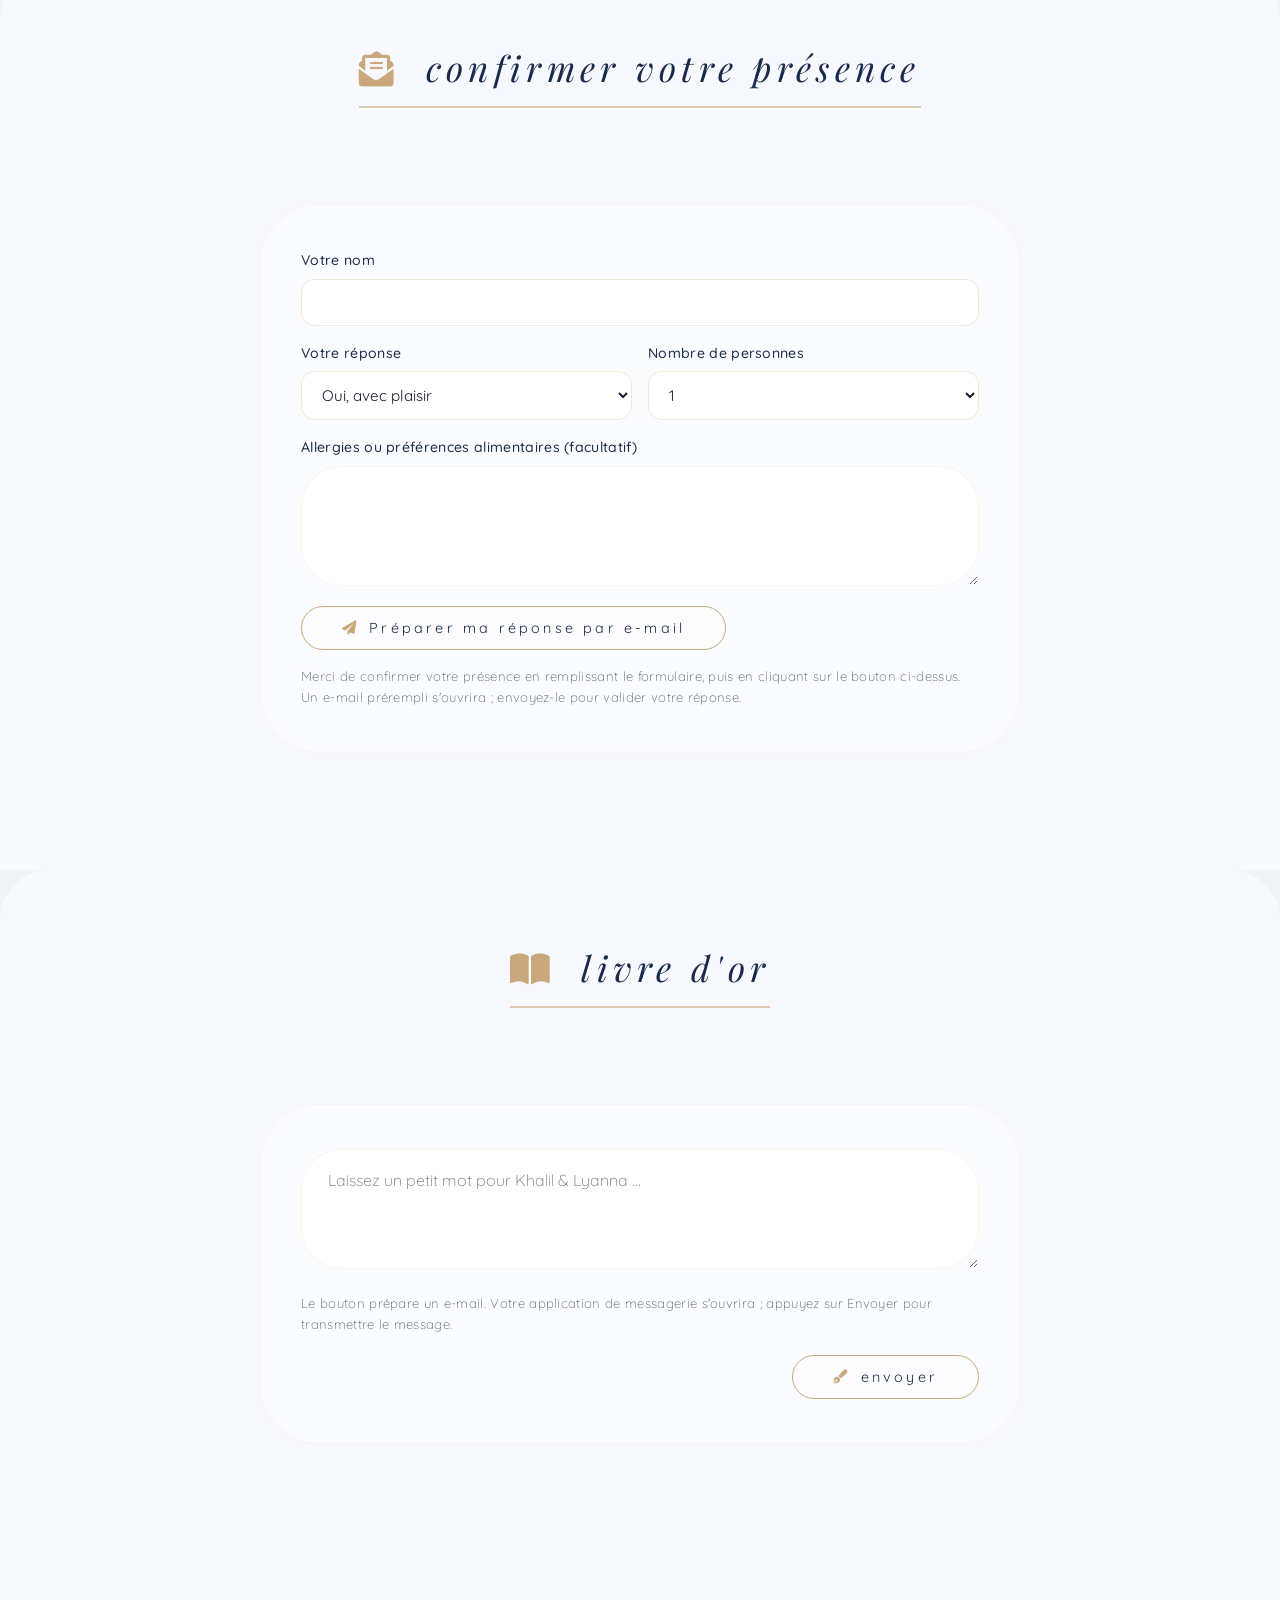
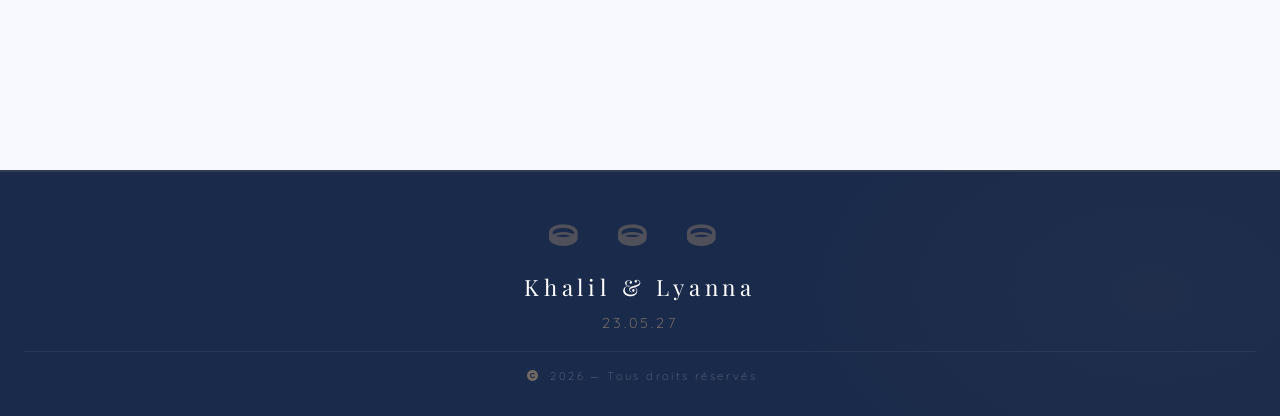
==== commit 81a4498a: "Animate gallery photos and replace emoji" ====
--- a/index.html
+++ b/index.html
@@ -239,7 +239,8 @@
             sendBtn.addEventListener('click', function() {
                 const text = messageInput.value.trim();
                 if (text === '') {
-                    alert('Écrivez un petit mot pour les mariés 💌');
+                    confirmMsg.innerHTML = '<i class="fas fa-pen-fancy" aria-hidden="true"></i> ?crivez un petit mot pour les mari?s.';
+                    confirmMsg.classList.add('show');
                     return;
                 }
 
@@ -518,6 +519,25 @@
                 revealSections.forEach(section => revealObserver.observe(section));
             }
 
+            // Let gallery photos enter from varied directions as they scroll into view.
+            if (!reducedMotionMedia.matches && 'IntersectionObserver' in window) {
+                const photoCards = document.querySelectorAll('.gallery-card');
+                const directions = ['from-left', 'from-top', 'from-right', 'from-bottom'];
+                photoCards.forEach((card, index) => {
+                    card.classList.add('photo-reveal-ready', directions[index % directions.length]);
+                    card.style.setProperty('--photo-reveal-delay', (index % 4) * 75 + 'ms');
+                });
+                const photoObserver = new IntersectionObserver((entries, observer) => {
+                    entries.forEach(entry => {
+                        if (entry.isIntersecting) {
+                            entry.target.classList.add('is-visible');
+                            observer.unobserve(entry.target);
+                        }
+                    });
+                }, { threshold: 0.12, rootMargin: '0px 0px -24px 0px' });
+                photoCards.forEach(card => photoObserver.observe(card));
+            }
+
         })();
     </script>
 </body>
--- a/wedding.css
+++ b/wedding.css
@@ -1116,9 +1116,46 @@
 }
 
 @media (max-width: 768px) {
-    body.mobile-reveal-enabled .sticky-wrapper section.mobile-reveal { opacity: 0 !important; transform: translate3d(0, 12px, 0) !important; transition: opacity .38s ease, transform .38s ease !important; }
-    body.mobile-reveal-enabled .sticky-wrapper section.mobile-reveal.is-visible { opacity: 1 !important; transform: translate3d(0, 0, 0) !important; }
+    body.mobile-reveal-enabled .sticky-wrapper section.mobile-reveal {
+        opacity: 0 !important;
+        transform: translate3d(0, 28px, 0) scale(.985) !important;
+        filter: blur(5px);
+        transition: opacity .72s cubic-bezier(.22, 1, .36, 1), transform .72s cubic-bezier(.22, 1, .36, 1), filter .72s ease !important;
+    }
+    body.mobile-reveal-enabled .sticky-wrapper section.mobile-reveal.is-visible {
+        opacity: 1 !important;
+        transform: translate3d(0, 0, 0) scale(1) !important;
+        filter: blur(0);
+    }
+    body.mobile-reveal-enabled .sticky-wrapper section.mobile-reveal .section-title h2 { position: relative; }
+    body.mobile-reveal-enabled .sticky-wrapper section.mobile-reveal .section-title h2::after {
+        content: ''; position: absolute; left: 50%; bottom: -2px; width: 48%; height: 1px;
+        background: linear-gradient(90deg, transparent, rgba(201,168,124,.85), transparent);
+        opacity: 0; transform: translateX(-50%) scaleX(.35); transition: opacity .6s ease, transform .75s cubic-bezier(.22, 1, .36, 1);
+    }
+    body.mobile-reveal-enabled .sticky-wrapper section.mobile-reveal.is-visible .section-title h2::after {
+        opacity: .8; transform: translateX(-50%) scaleX(1); transition-delay: .16s;
+    }
 }
 @media (prefers-reduced-motion: reduce) {
-    body.mobile-reveal-enabled .sticky-wrapper section.mobile-reveal, body.mobile-reveal-enabled .sticky-wrapper section.mobile-reveal.is-visible { opacity: 1 !important; transform: none !important; transition: none !important; }
+    body.mobile-reveal-enabled .sticky-wrapper section.mobile-reveal, body.mobile-reveal-enabled .sticky-wrapper section.mobile-reveal.is-visible { opacity: 1 !important; transform: none !important; filter: none !important; transition: none !important; }
+    body.mobile-reveal-enabled .sticky-wrapper section.mobile-reveal .section-title h2::after { transition: none !important; transform: translateX(-50%) !important; opacity: .5 !important; }
 }
+
+
+/* Gallery photos reveal from alternating directions while entering the viewport. */
+.photo-reveal-ready {
+    opacity: 0;
+    filter: blur(2px);
+    transition: opacity .8s cubic-bezier(.22, 1, .36, 1), transform .9s cubic-bezier(.22, 1, .36, 1), filter .8s ease;
+    transition-delay: var(--photo-reveal-delay, 0ms);
+    will-change: opacity, transform, filter;
+}
+.photo-reveal-ready.from-left { transform: translate3d(-44px, 0, 0) scale(.985); }
+.photo-reveal-ready.from-right { transform: translate3d(44px, 0, 0) scale(.985); }
+.photo-reveal-ready.from-top { transform: translate3d(0, -38px, 0) scale(.985); }
+.photo-reveal-ready.from-bottom { transform: translate3d(0, 38px, 0) scale(.985); }
+.photo-reveal-ready.is-visible { opacity: 1; transform: translate3d(0, 0, 0) scale(1); filter: blur(0); will-change: auto; }
+@media (prefers-reduced-motion: reduce) {
+    .photo-reveal-ready, .photo-reveal-ready.is-visible { opacity: 1; transform: none; filter: none; transition: none; will-change: auto; }
+}
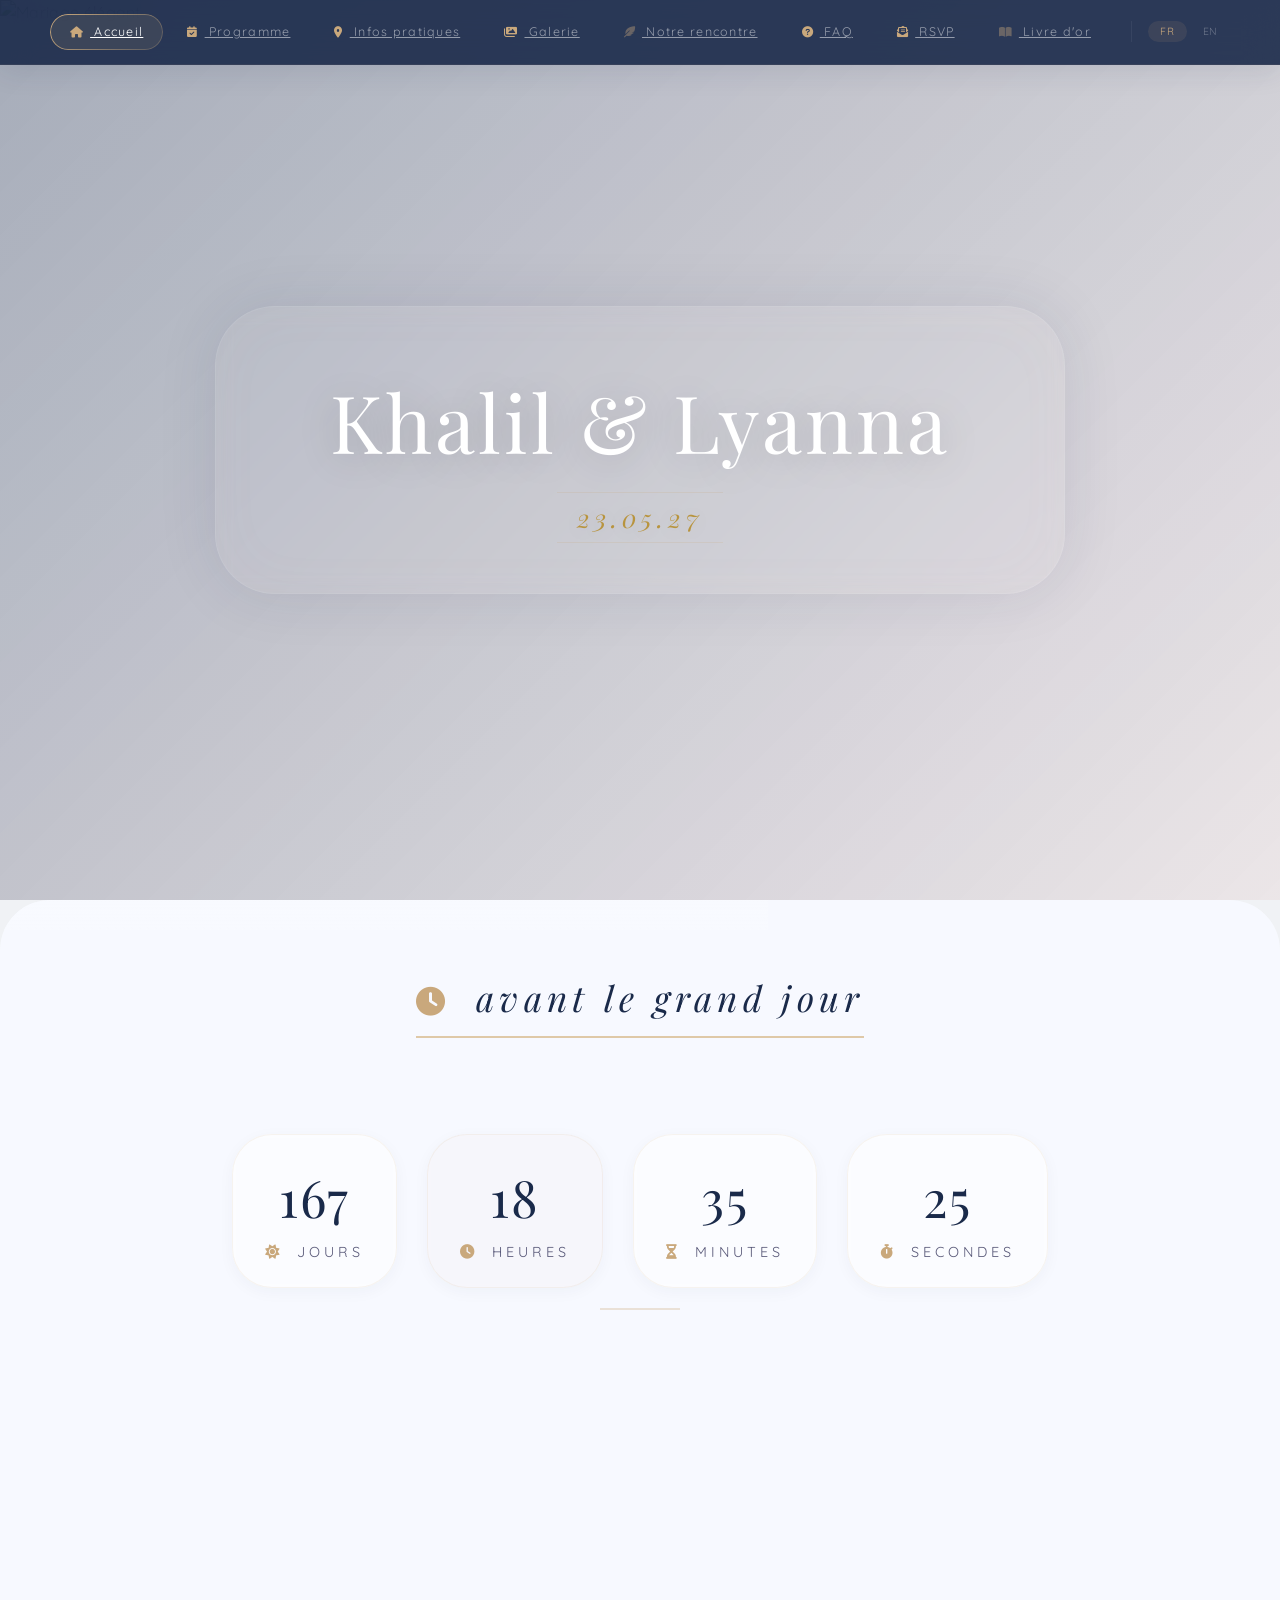
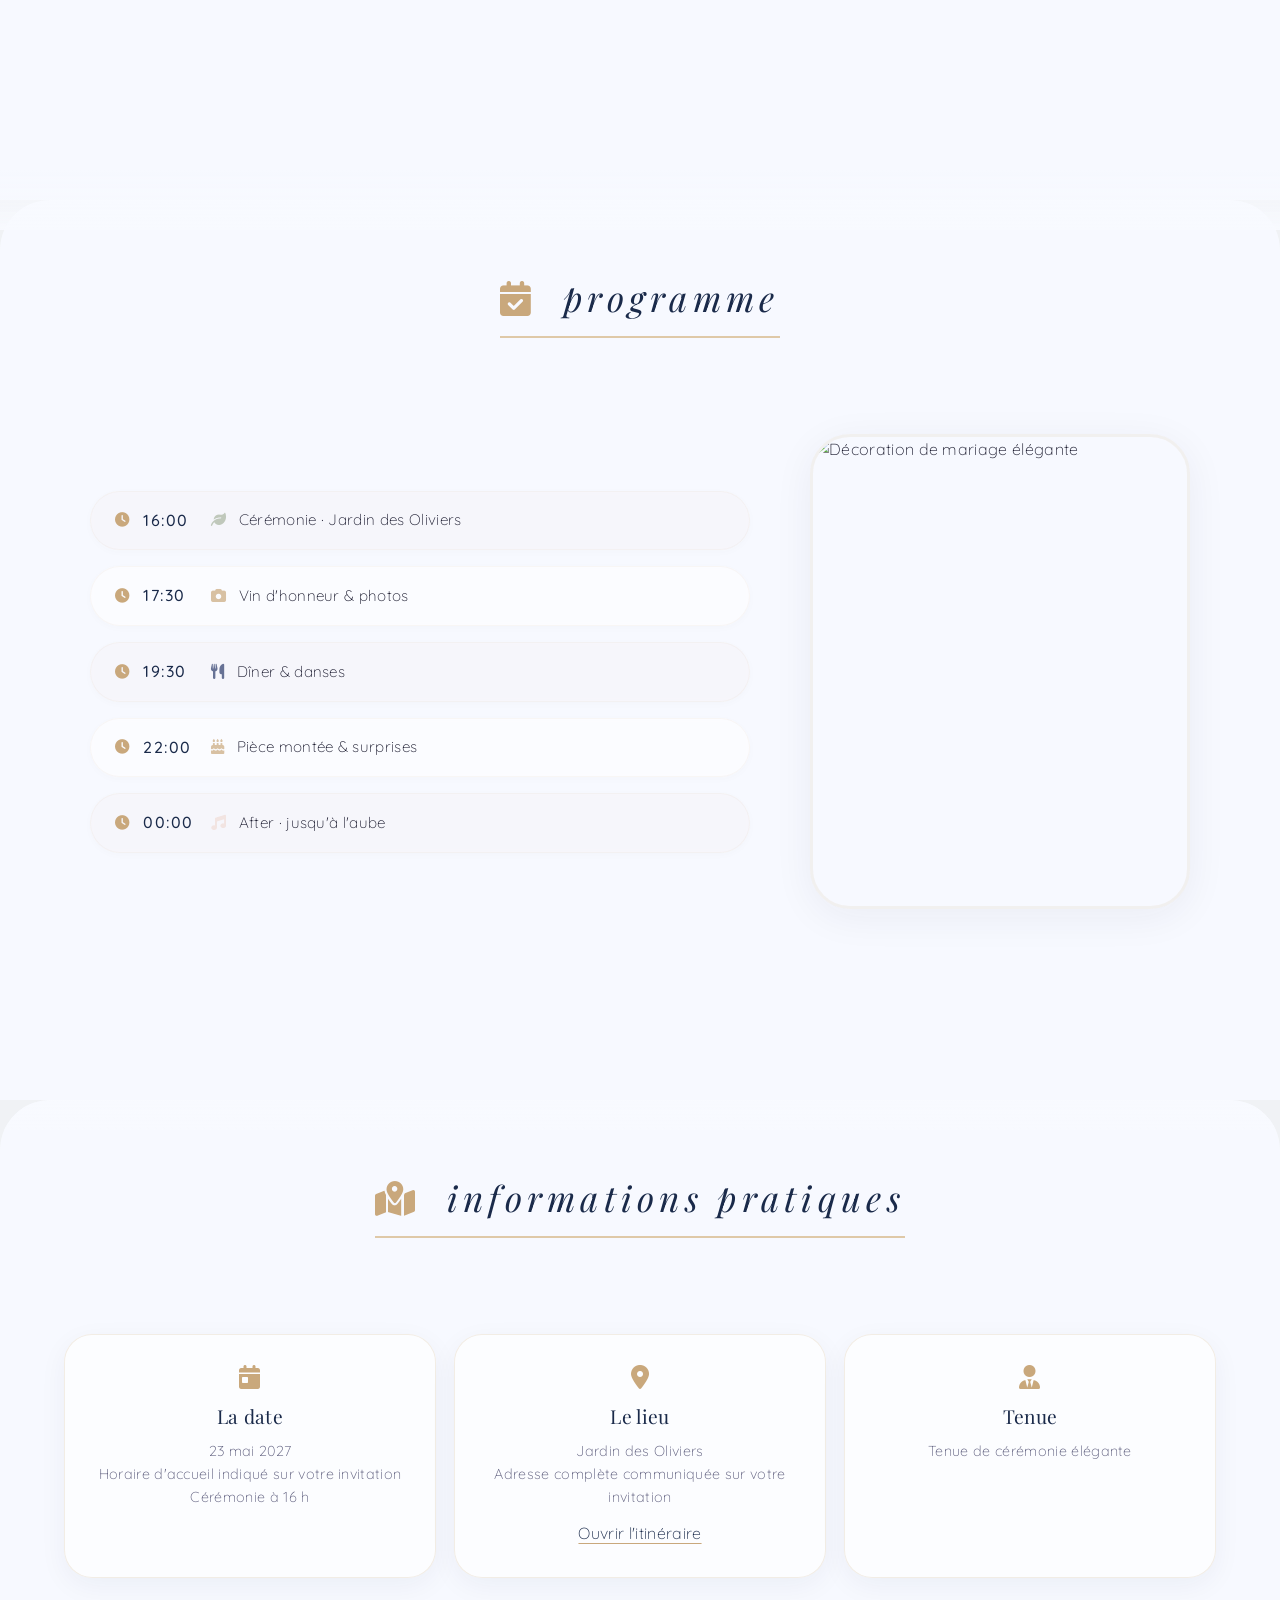
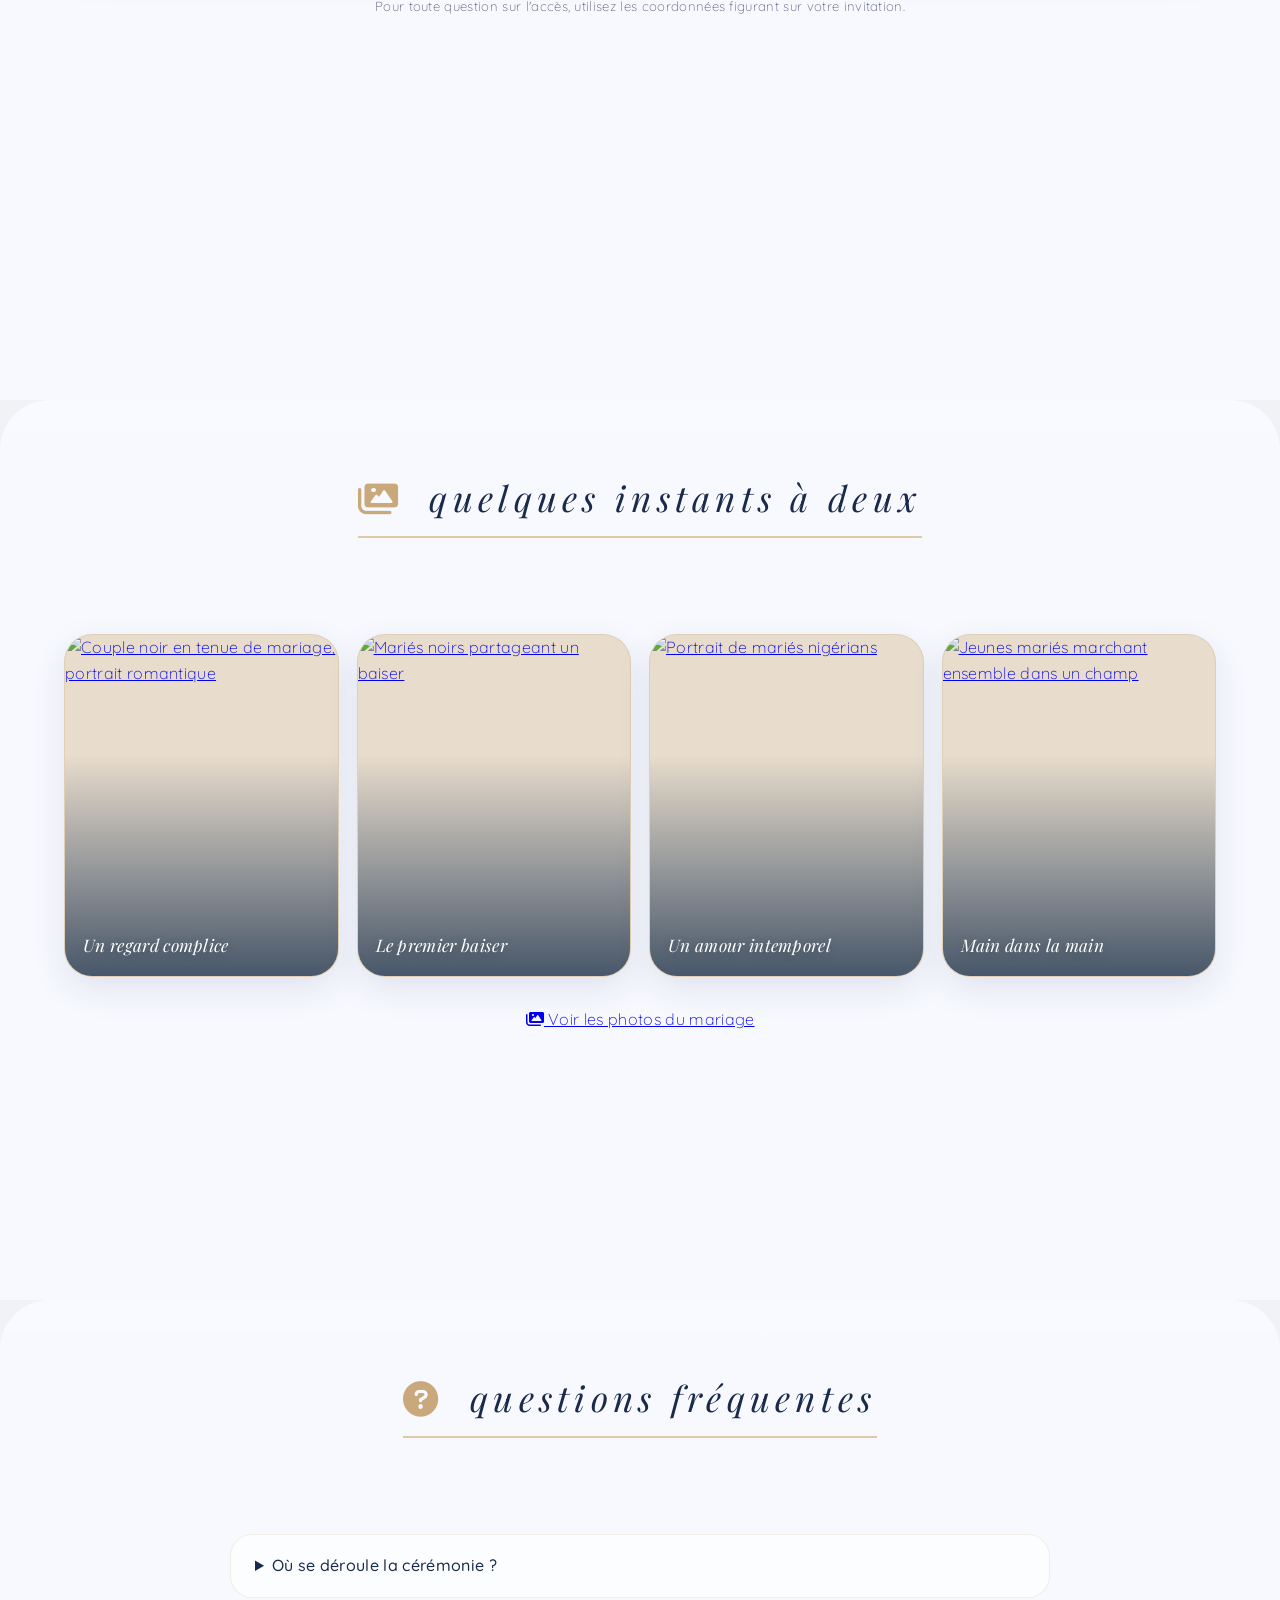
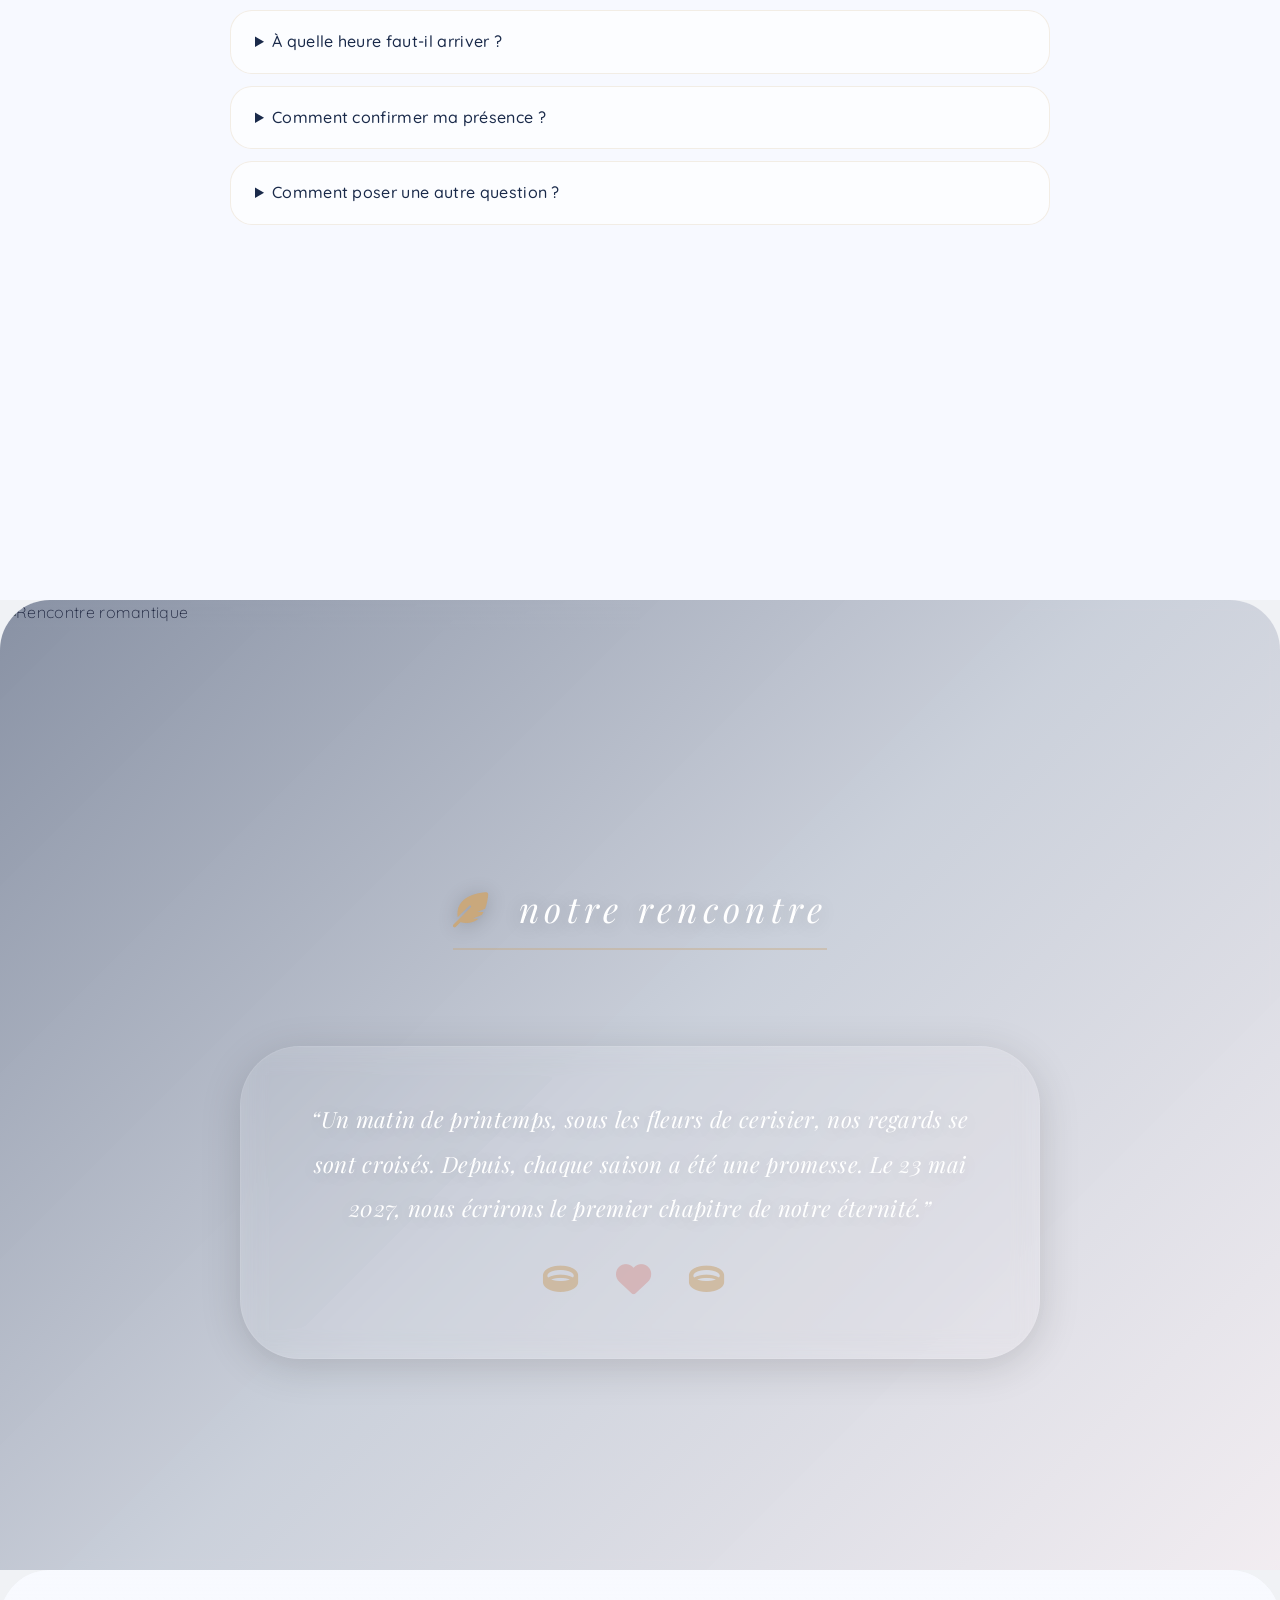
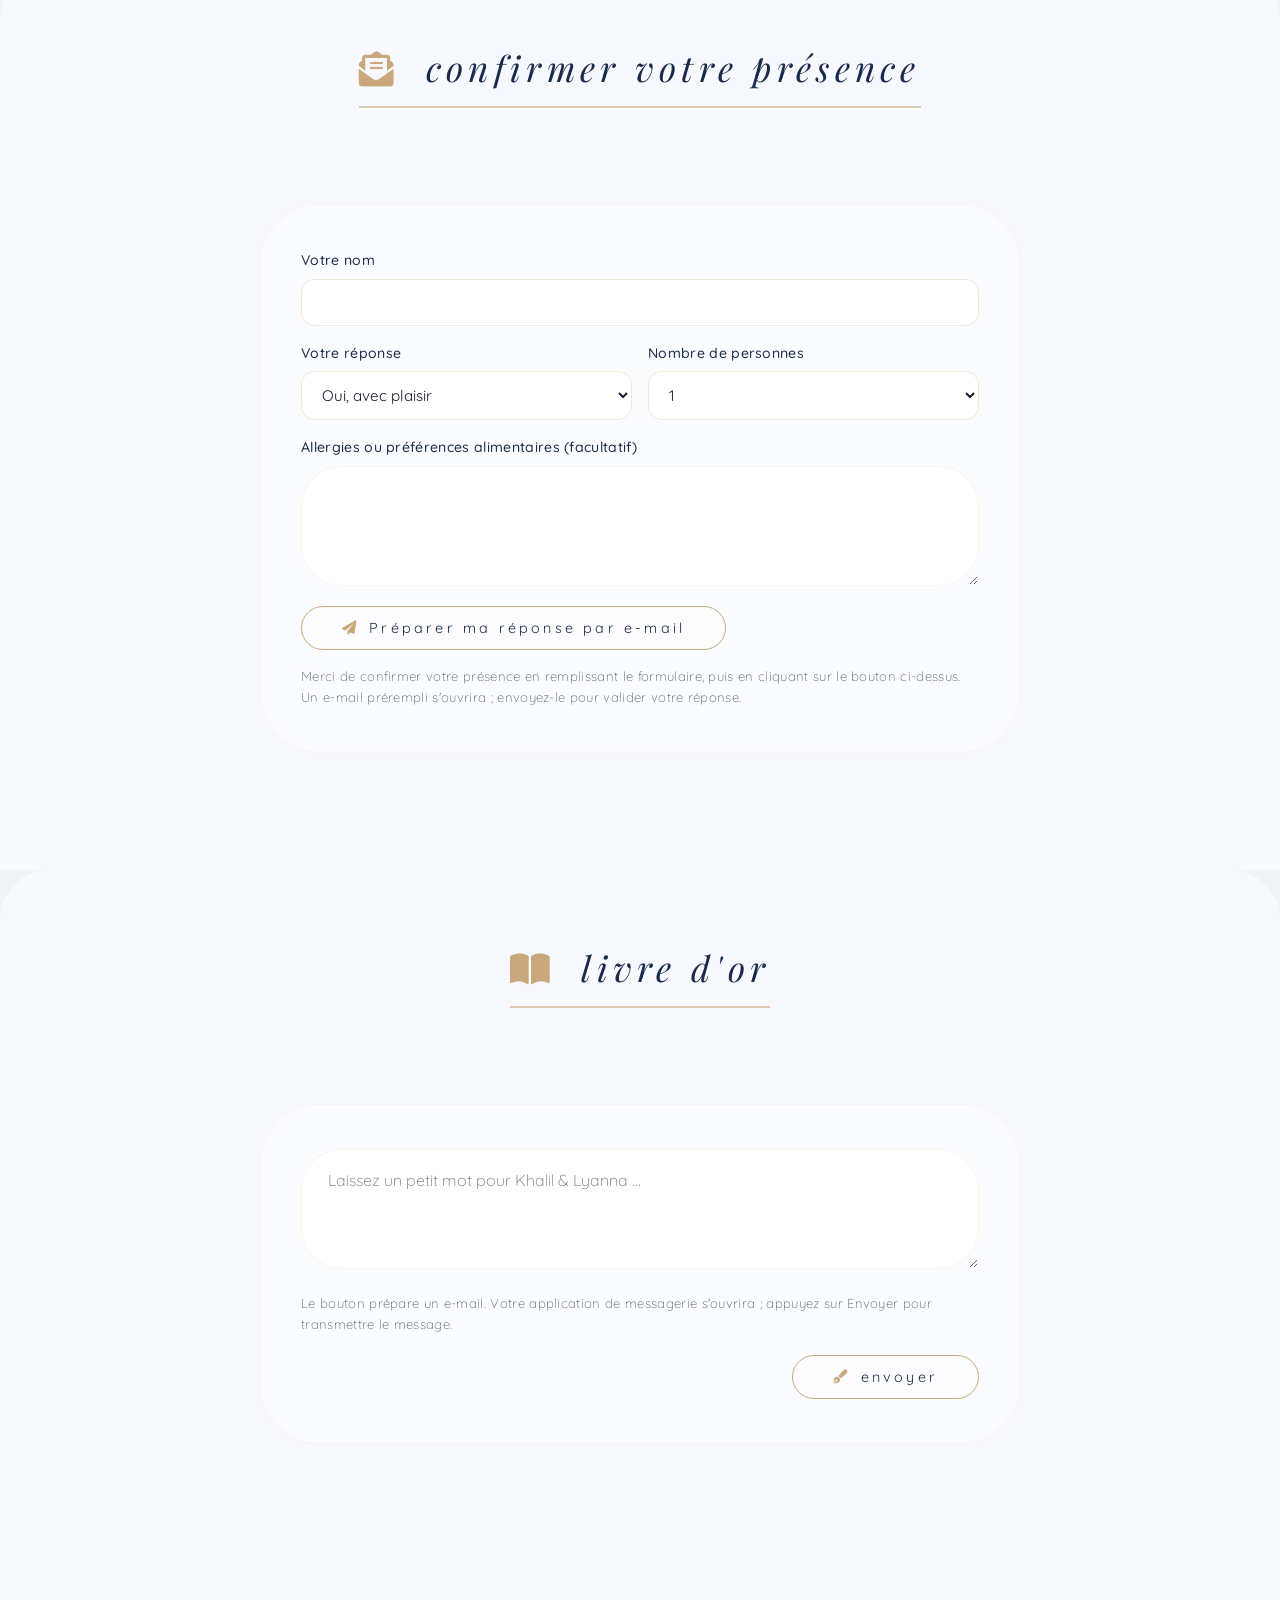
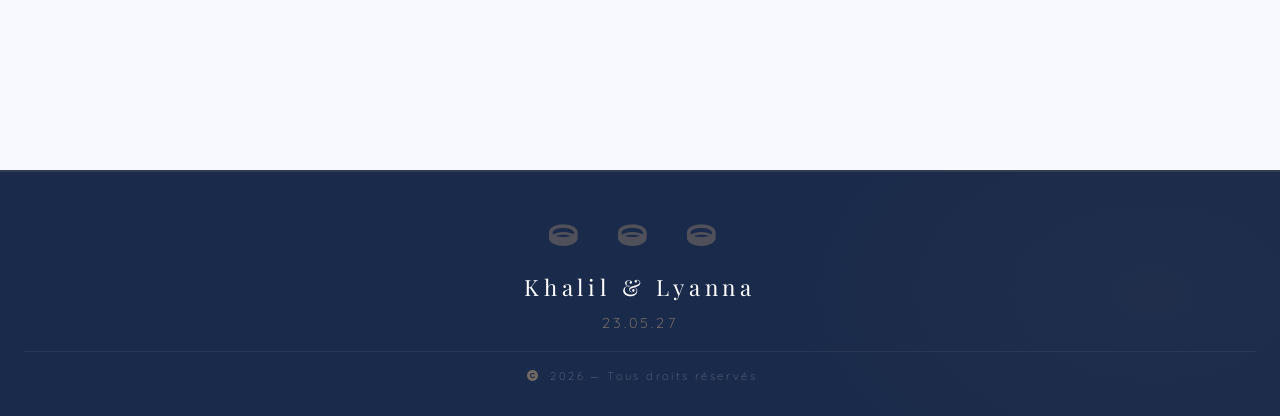
==== commit 7270a193: "Start home page at top and slow gallery reveals" ====
--- a/index.html
+++ b/index.html
@@ -11,6 +11,12 @@
     <!-- Font Awesome 6 -->
     <link rel="stylesheet" href="https://cdnjs.cloudflare.com/ajax/libs/font-awesome/6.0.0-beta3/css/all.min.css">
     <link rel="stylesheet" href="wedding.css">
+    <script>
+        if ('scrollRestoration' in history) history.scrollRestoration = 'manual';
+        window.addEventListener('load', function() {
+            if (!window.location.hash) window.scrollTo(0, 0);
+        }, { once: true });
+    </script>
 </head>
 <body>
 
@@ -525,7 +531,7 @@
                 const directions = ['from-left', 'from-top', 'from-right', 'from-bottom'];
                 photoCards.forEach((card, index) => {
                     card.classList.add('photo-reveal-ready', directions[index % directions.length]);
-                    card.style.setProperty('--photo-reveal-delay', (index % 4) * 75 + 'ms');
+                    card.style.setProperty('--photo-reveal-delay', (index % 4) * 110 + 'ms');
                 });
                 const photoObserver = new IntersectionObserver((entries, observer) => {
                     entries.forEach(entry => {
--- a/wedding.css
+++ b/wedding.css
@@ -1147,7 +1147,7 @@
 .photo-reveal-ready {
     opacity: 0;
     filter: blur(2px);
-    transition: opacity .8s cubic-bezier(.22, 1, .36, 1), transform .9s cubic-bezier(.22, 1, .36, 1), filter .8s ease;
+    transition: opacity 1.35s cubic-bezier(.22, 1, .36, 1), transform 1.5s cubic-bezier(.22, 1, .36, 1), filter 1.35s ease;
     transition-delay: var(--photo-reveal-delay, 0ms);
     will-change: opacity, transform, filter;
 }
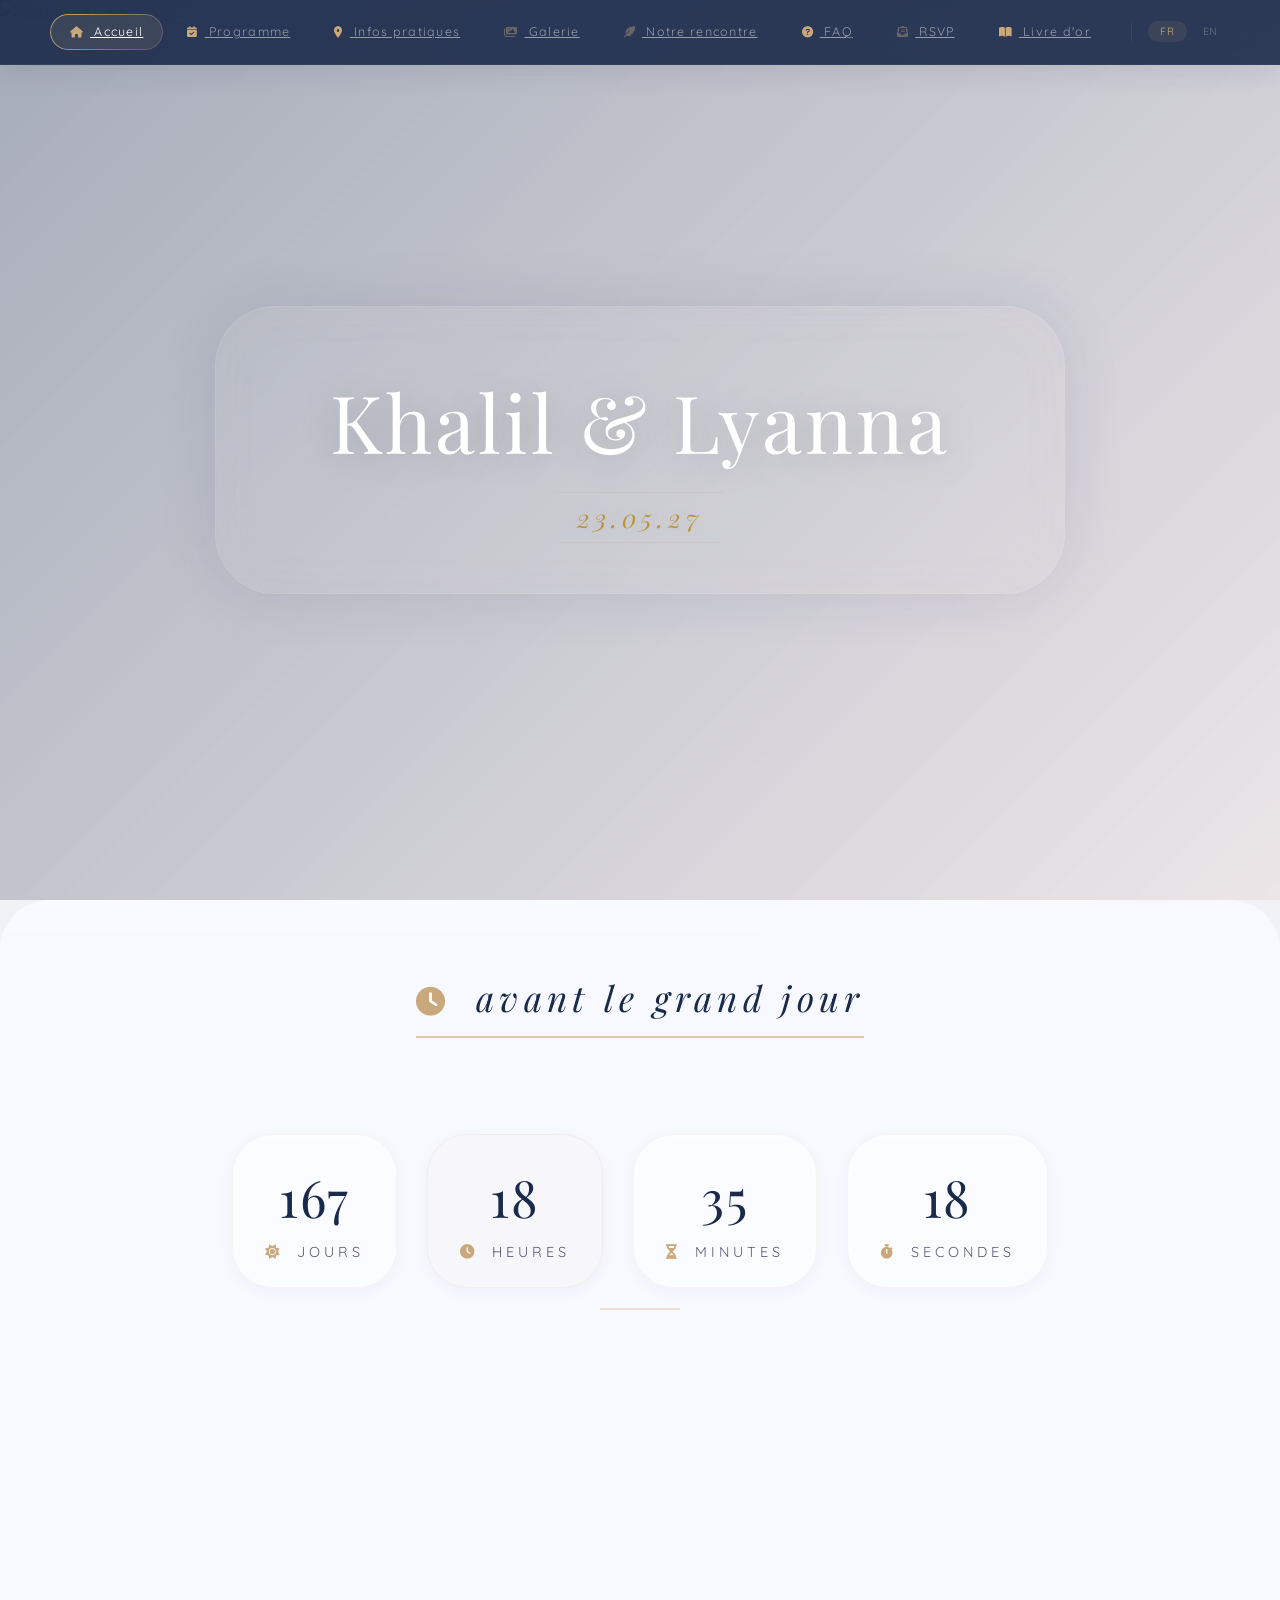
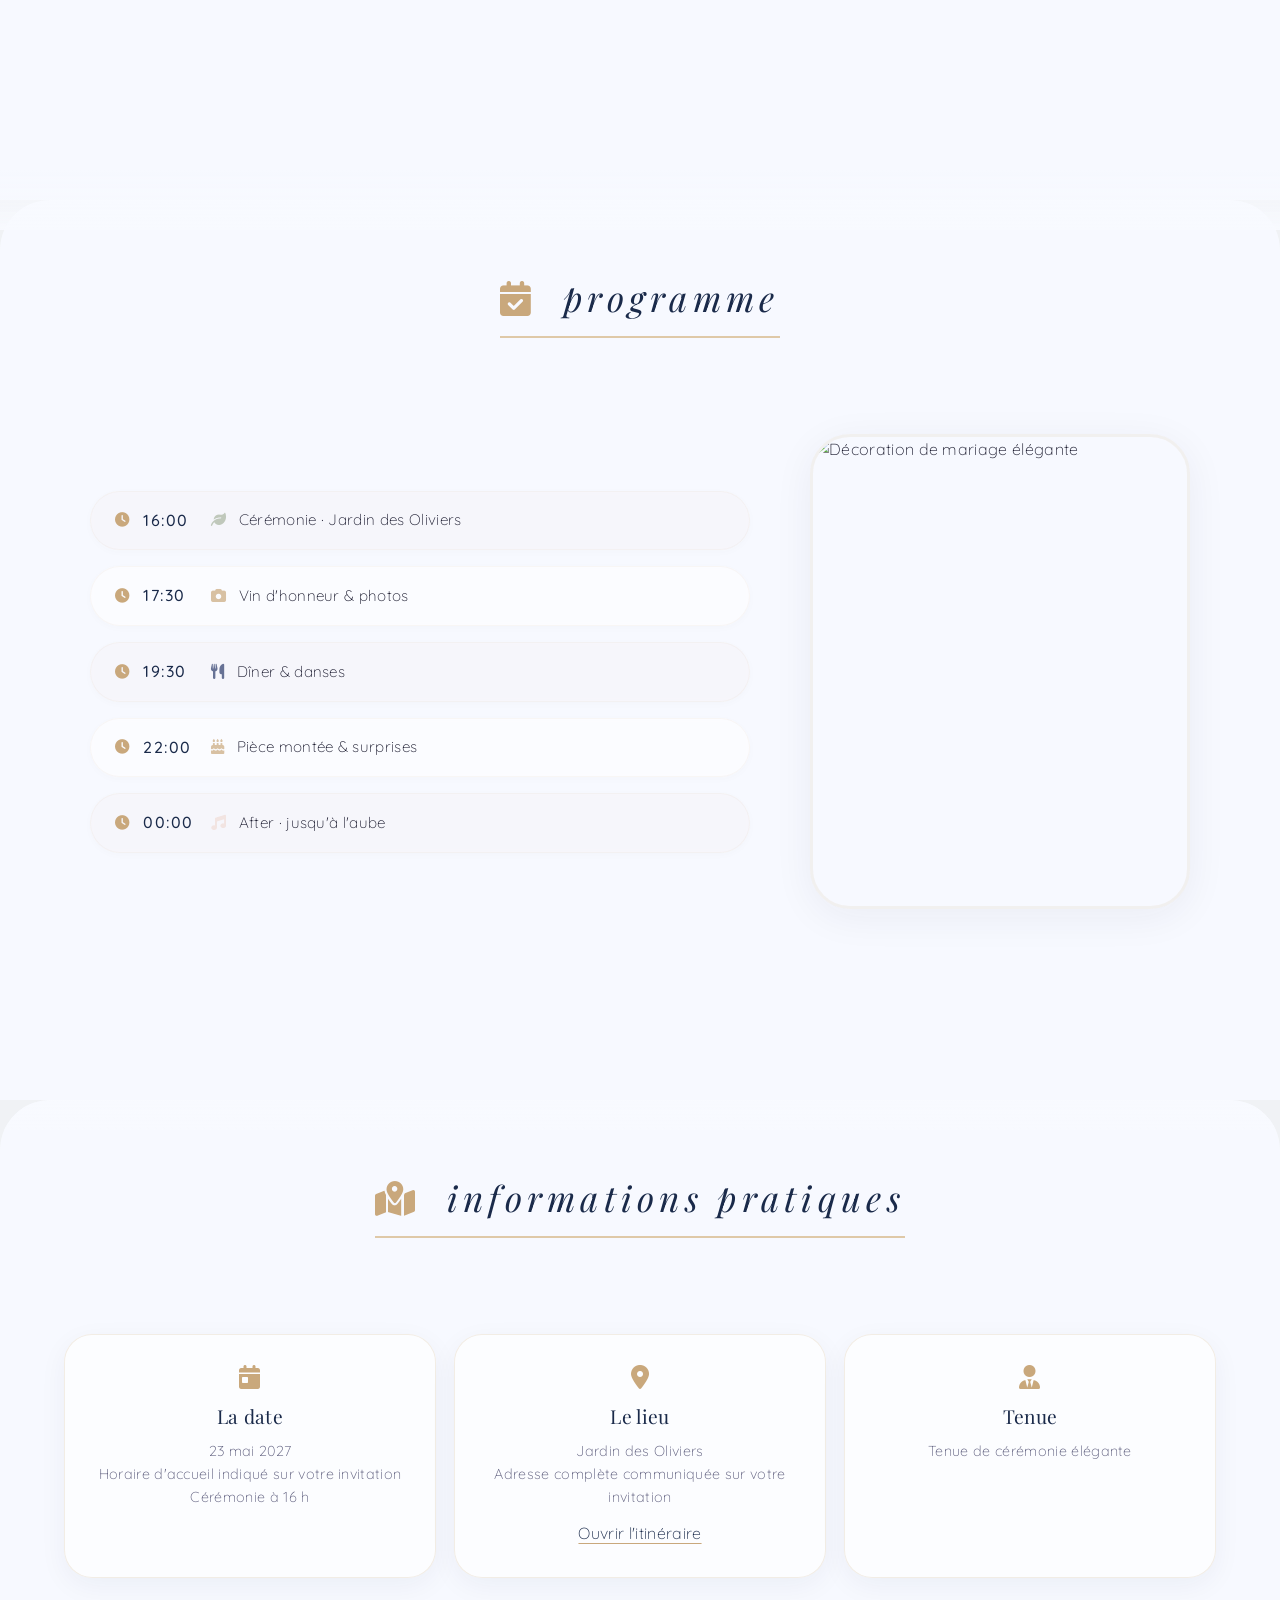
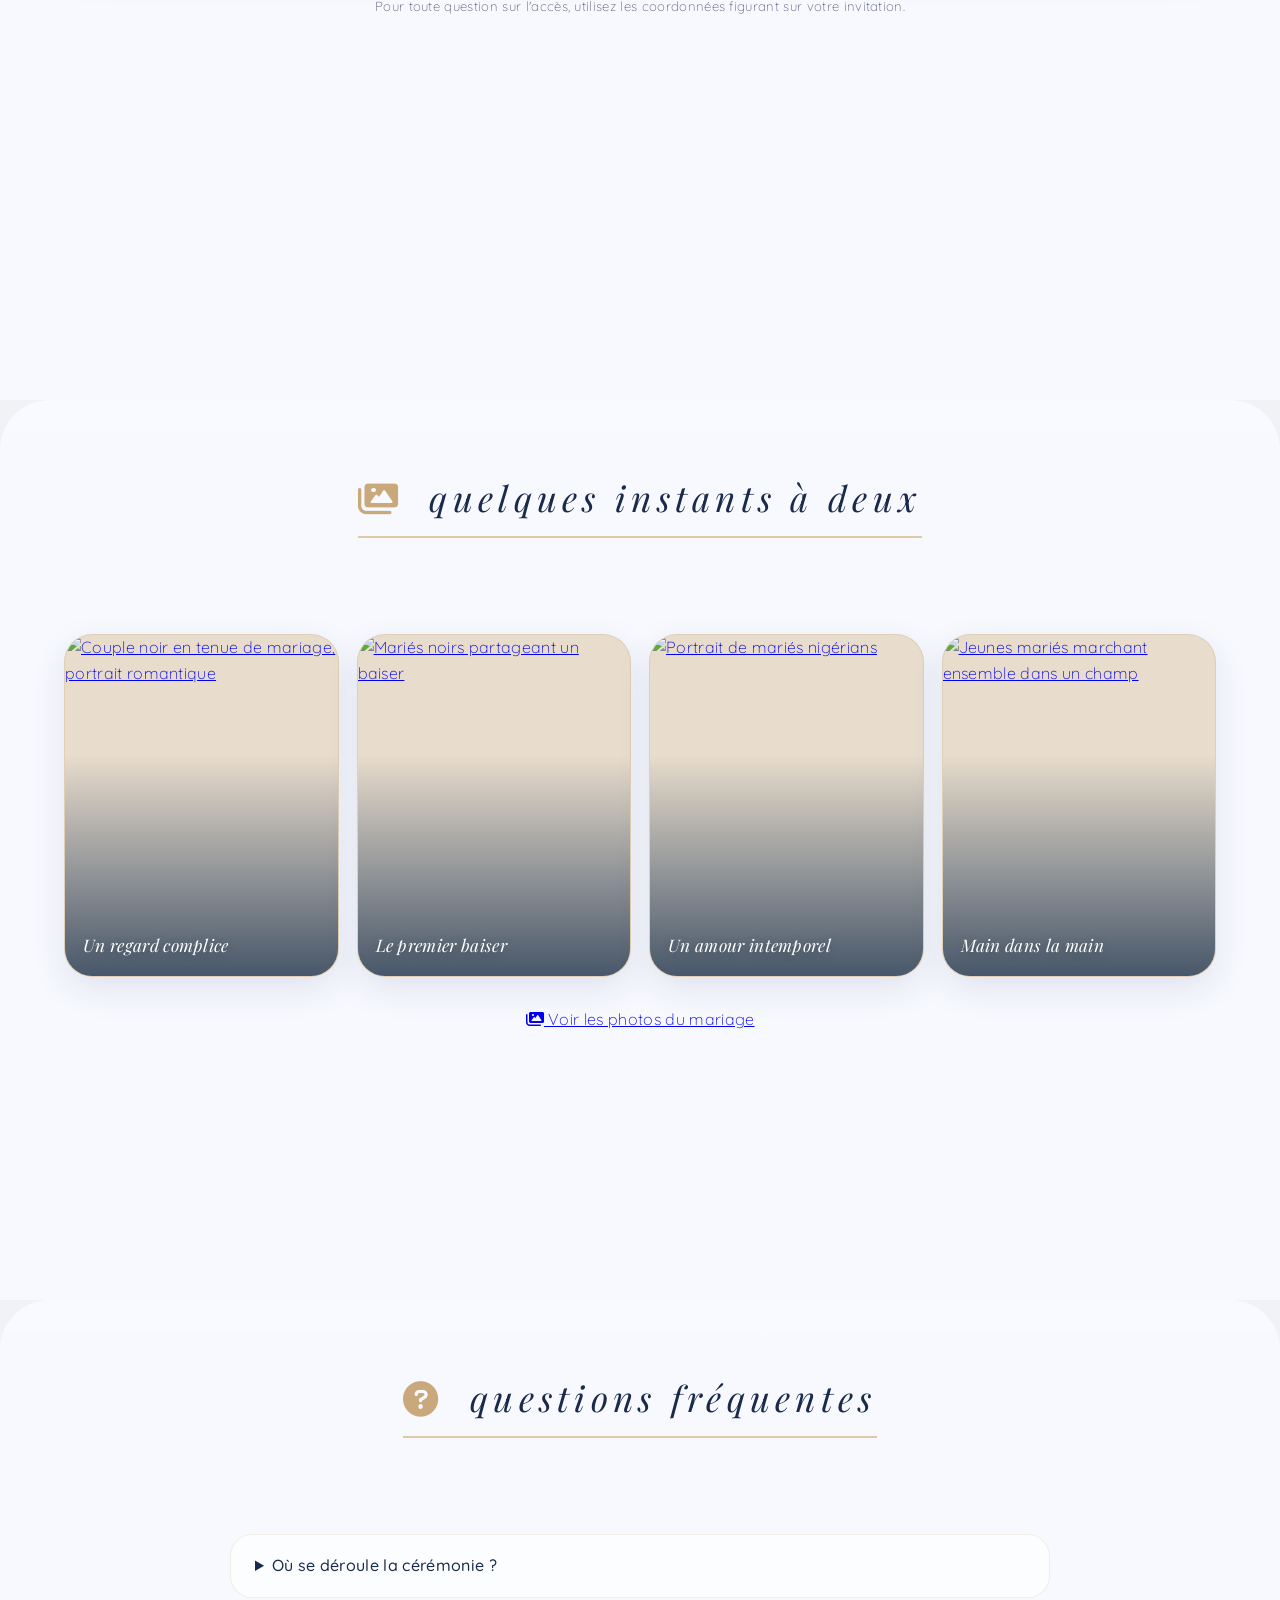
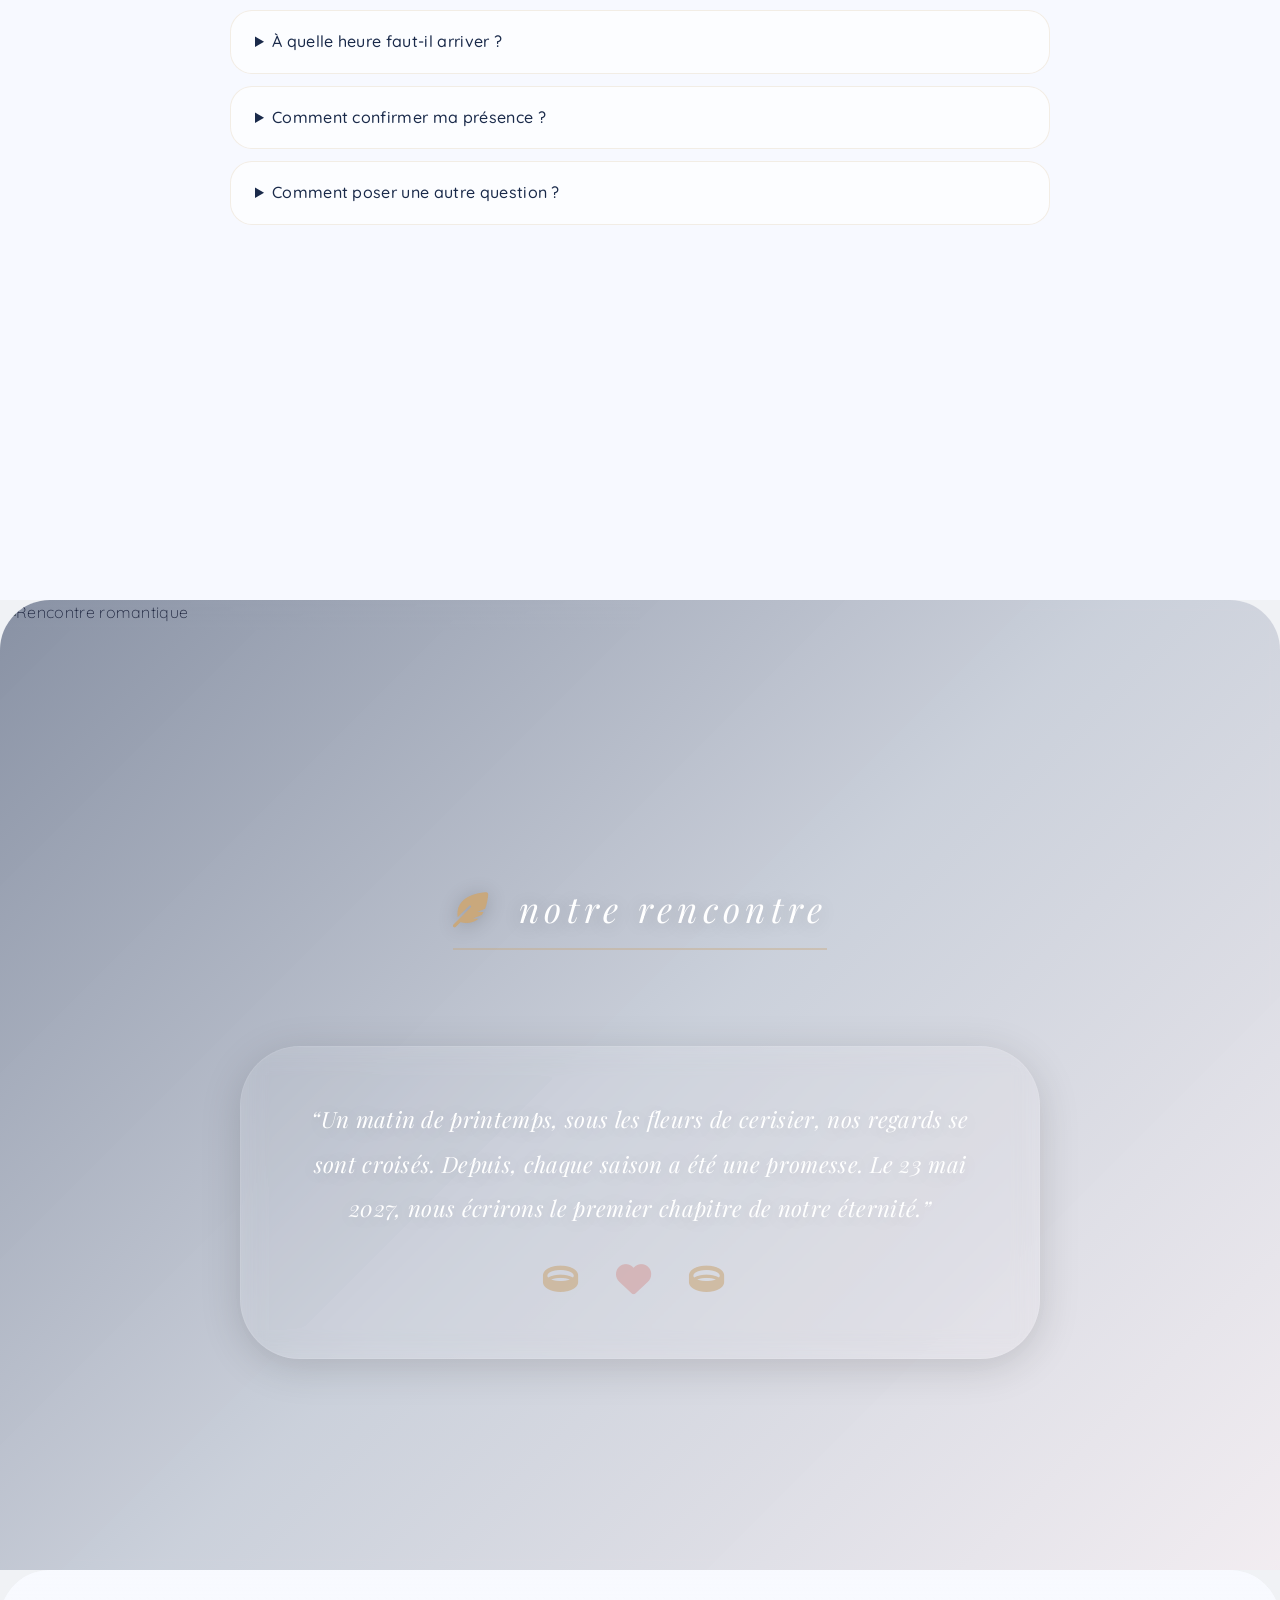
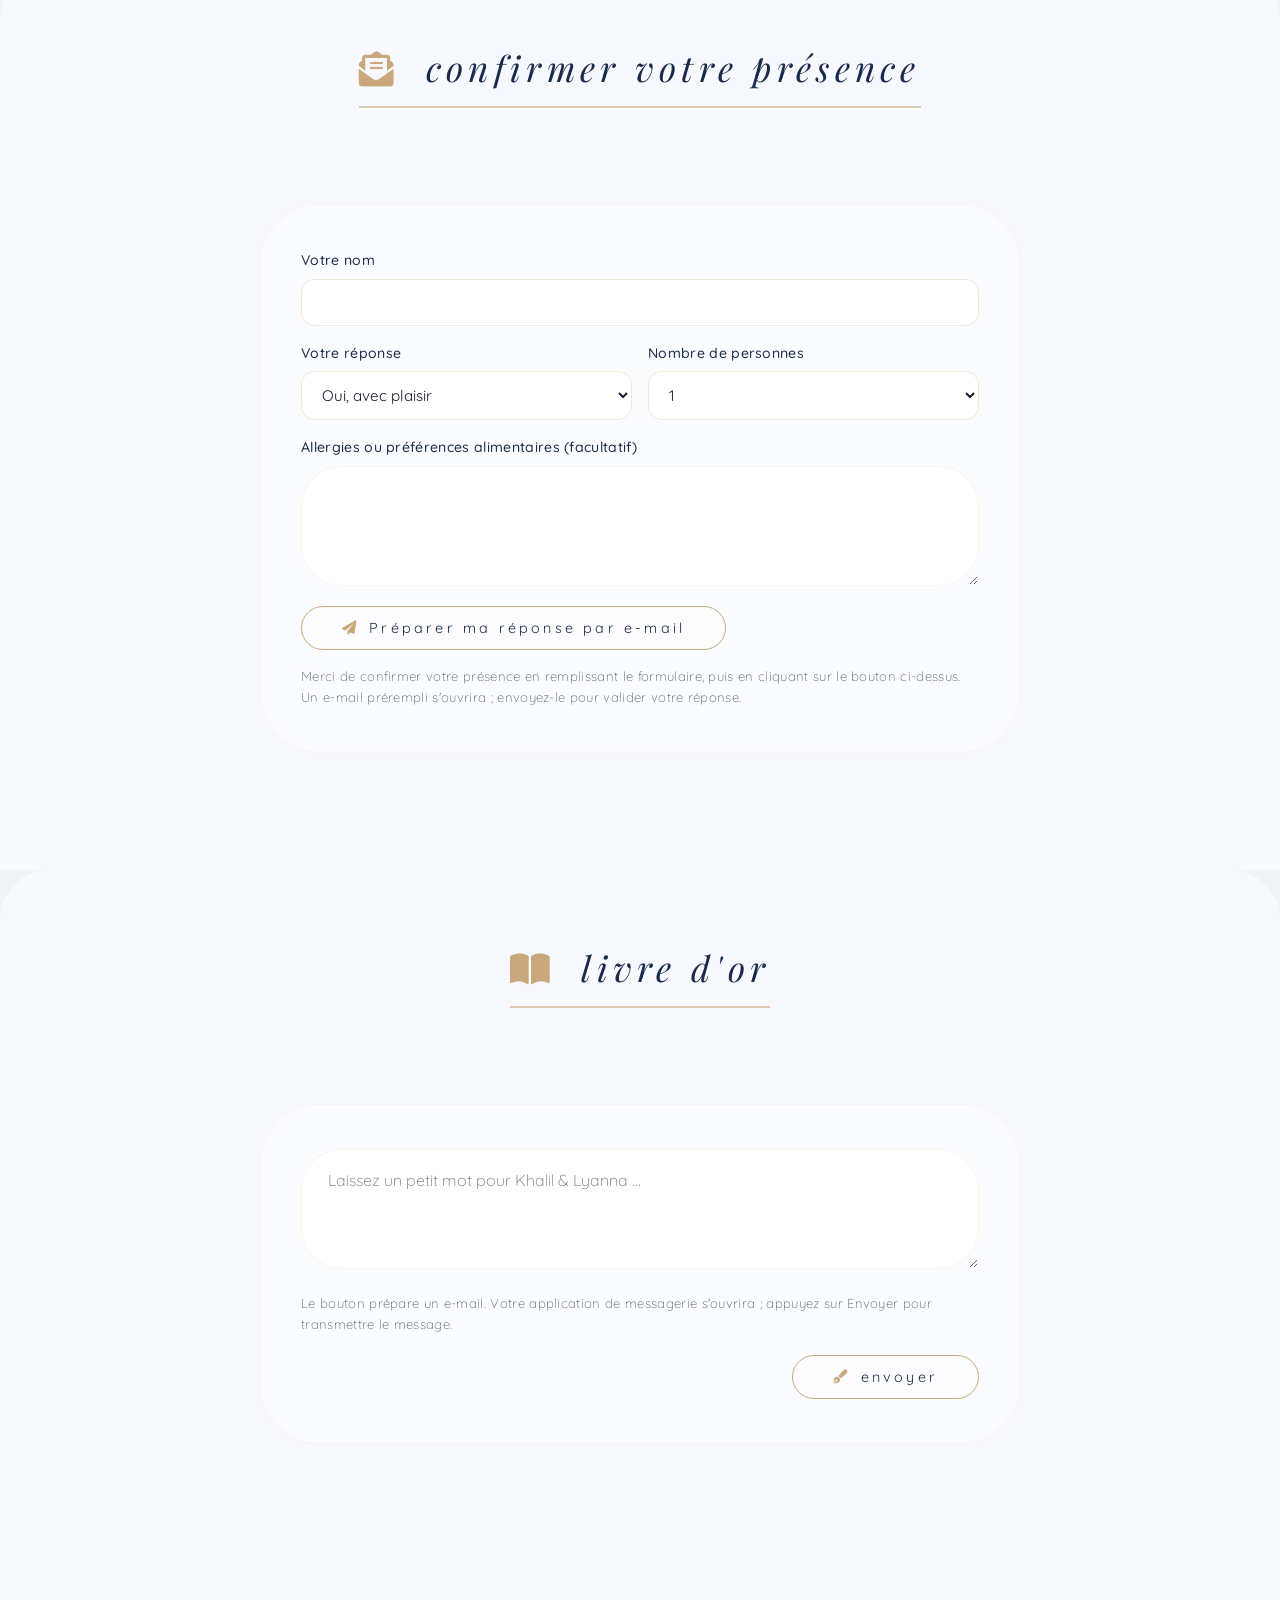
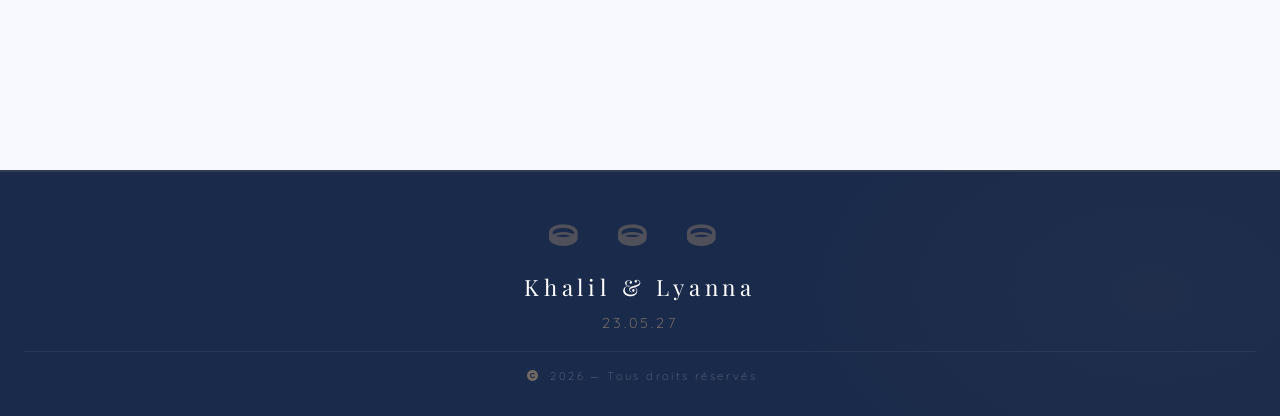
==== commit 3456ed64: "Add wedding monogram opening animation" ====
--- a/index.html
+++ b/index.html
@@ -19,6 +19,9 @@
     </script>
 </head>
 <body>
+    <div class="intro-splash" aria-hidden="true">
+        <img src="assets/couple-monogram.png" alt="">
+    </div>
 
     <!-- NAVBAR -->
     <nav class="navbar" id="navbar">
--- a/wedding.css
+++ b/wedding.css
@@ -1159,3 +1159,48 @@
 @media (prefers-reduced-motion: reduce) {
     .photo-reveal-ready, .photo-reveal-ready.is-visible { opacity: 1; transform: none; filter: none; transition: none; will-change: auto; }
 }
+
+
+/* Three-beat wedding monogram opening, followed by a full-screen zoom reveal. */
+.intro-splash {
+    position: fixed;
+    inset: 0;
+    z-index: 10000;
+    display: grid;
+    place-items: center;
+    overflow: hidden;
+    background: #fff;
+    animation: intro-splash-away 1.2s ease-in 3s forwards;
+}
+.intro-splash img {
+    display: block;
+    width: min(76vw, 700px);
+    max-height: 72vh;
+    object-fit: contain;
+    transform-origin: center;
+    animation: intro-logo-beats 4.2s cubic-bezier(.55, 0, .8, .35) forwards;
+}
+@keyframes intro-logo-beats {
+    0% { transform: scale(.96); opacity: 1; }
+    4.8% { transform: scale(1.04); }
+    9.5% { transform: scale(.98); }
+    14.3% { transform: scale(1); }
+    28.6% { transform: scale(1); }
+    33.3% { transform: scale(1.04); }
+    38.1% { transform: scale(.98); }
+    42.9% { transform: scale(1); }
+    52.4% { transform: scale(1); }
+    57.1% { transform: scale(1.04); }
+    61.9% { transform: scale(.98); }
+    71.4% { transform: scale(1); opacity: 1; }
+    100% { transform: scale(14); opacity: 0; }
+}
+@keyframes intro-splash-away {
+    0% { opacity: 1; visibility: visible; }
+    99% { opacity: 0; visibility: visible; }
+    100% { opacity: 0; visibility: hidden; }
+}
+@media (prefers-reduced-motion: reduce) {
+    .intro-splash { display: none; animation: none; }
+    .intro-splash img { animation: none; }
+}
